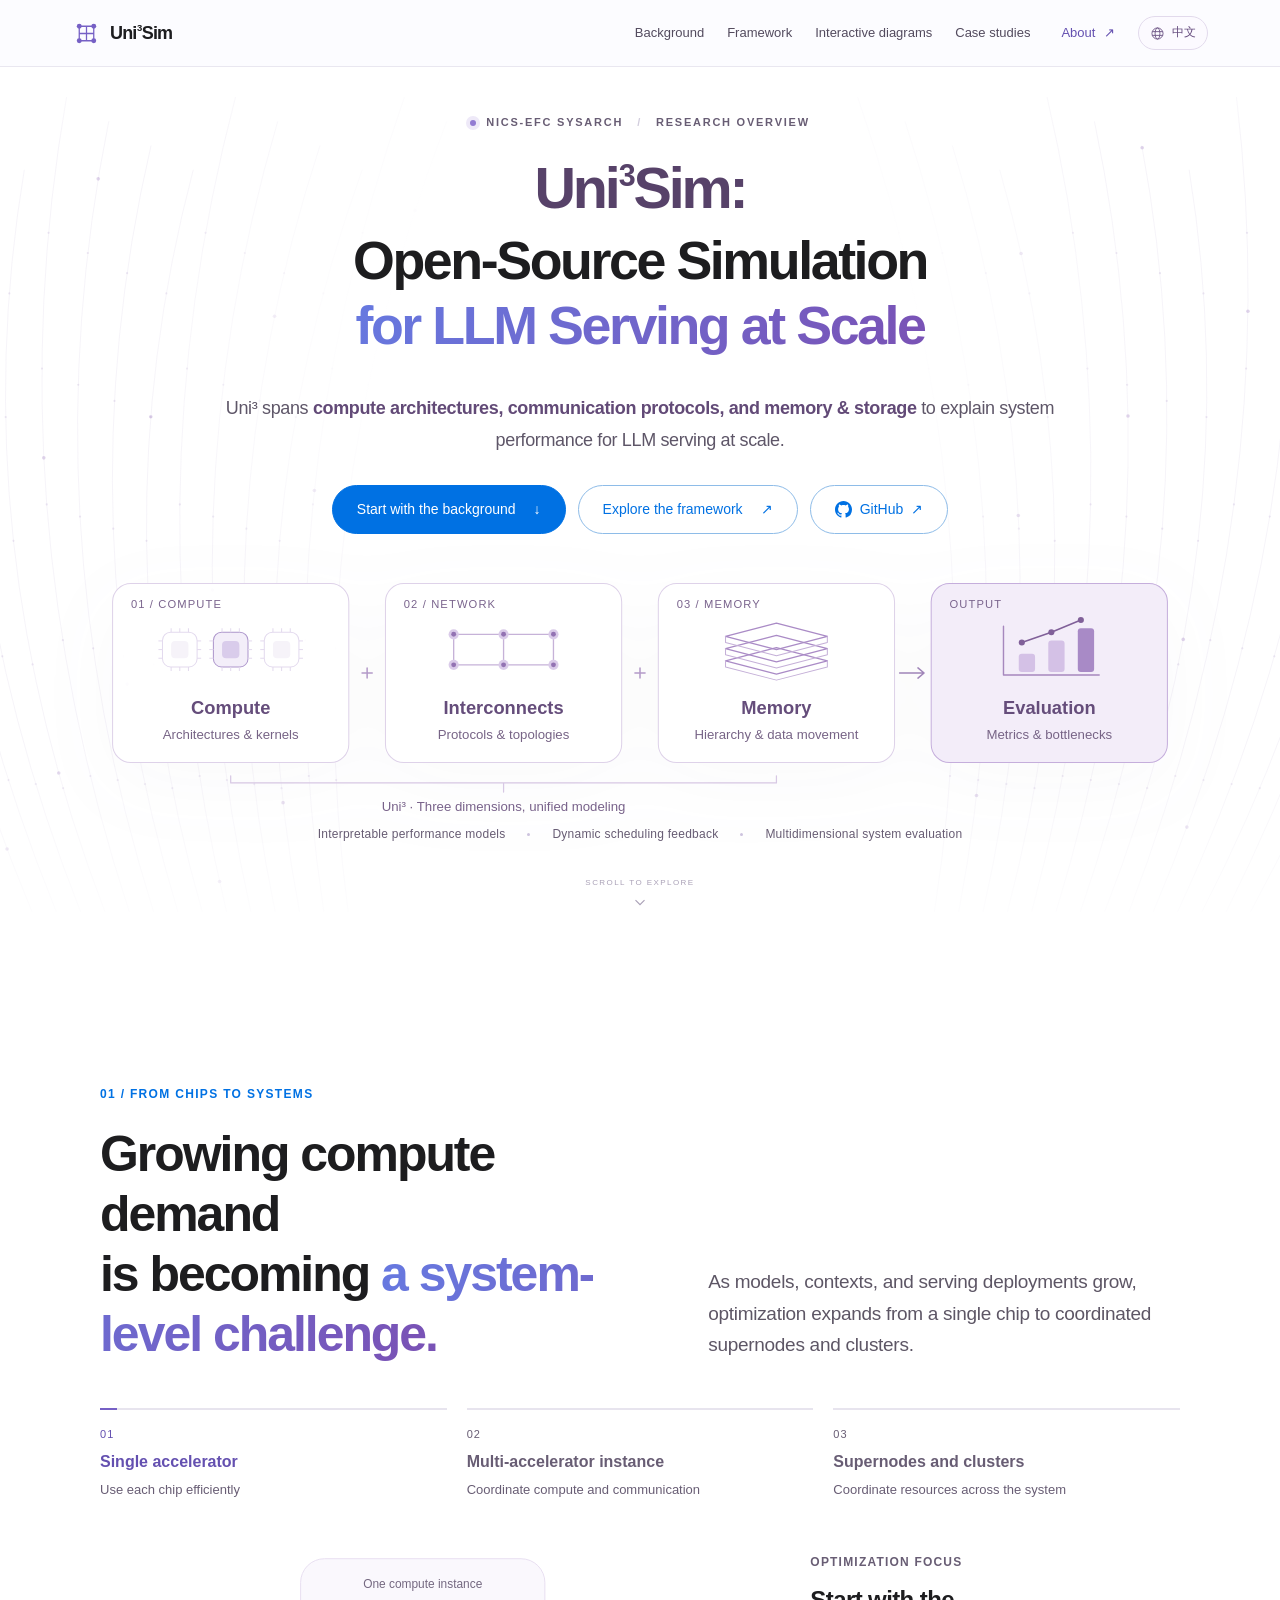
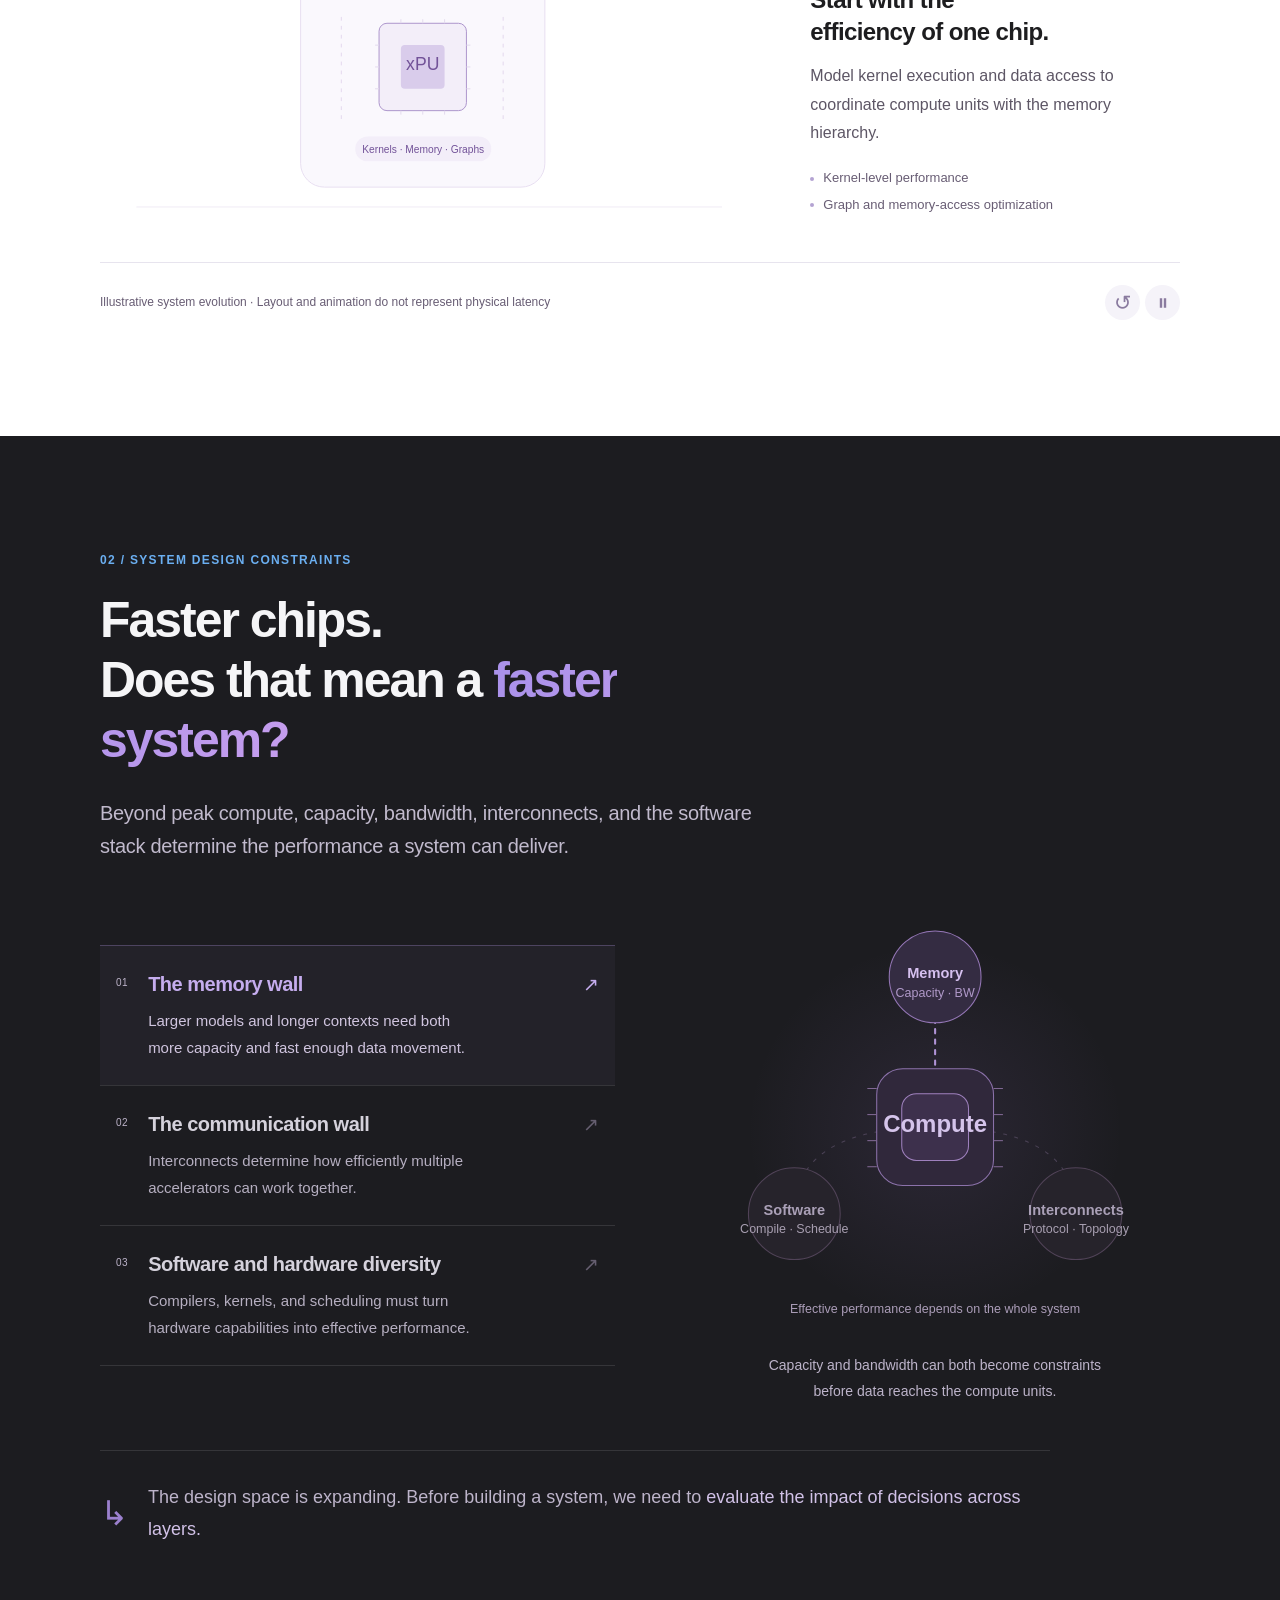
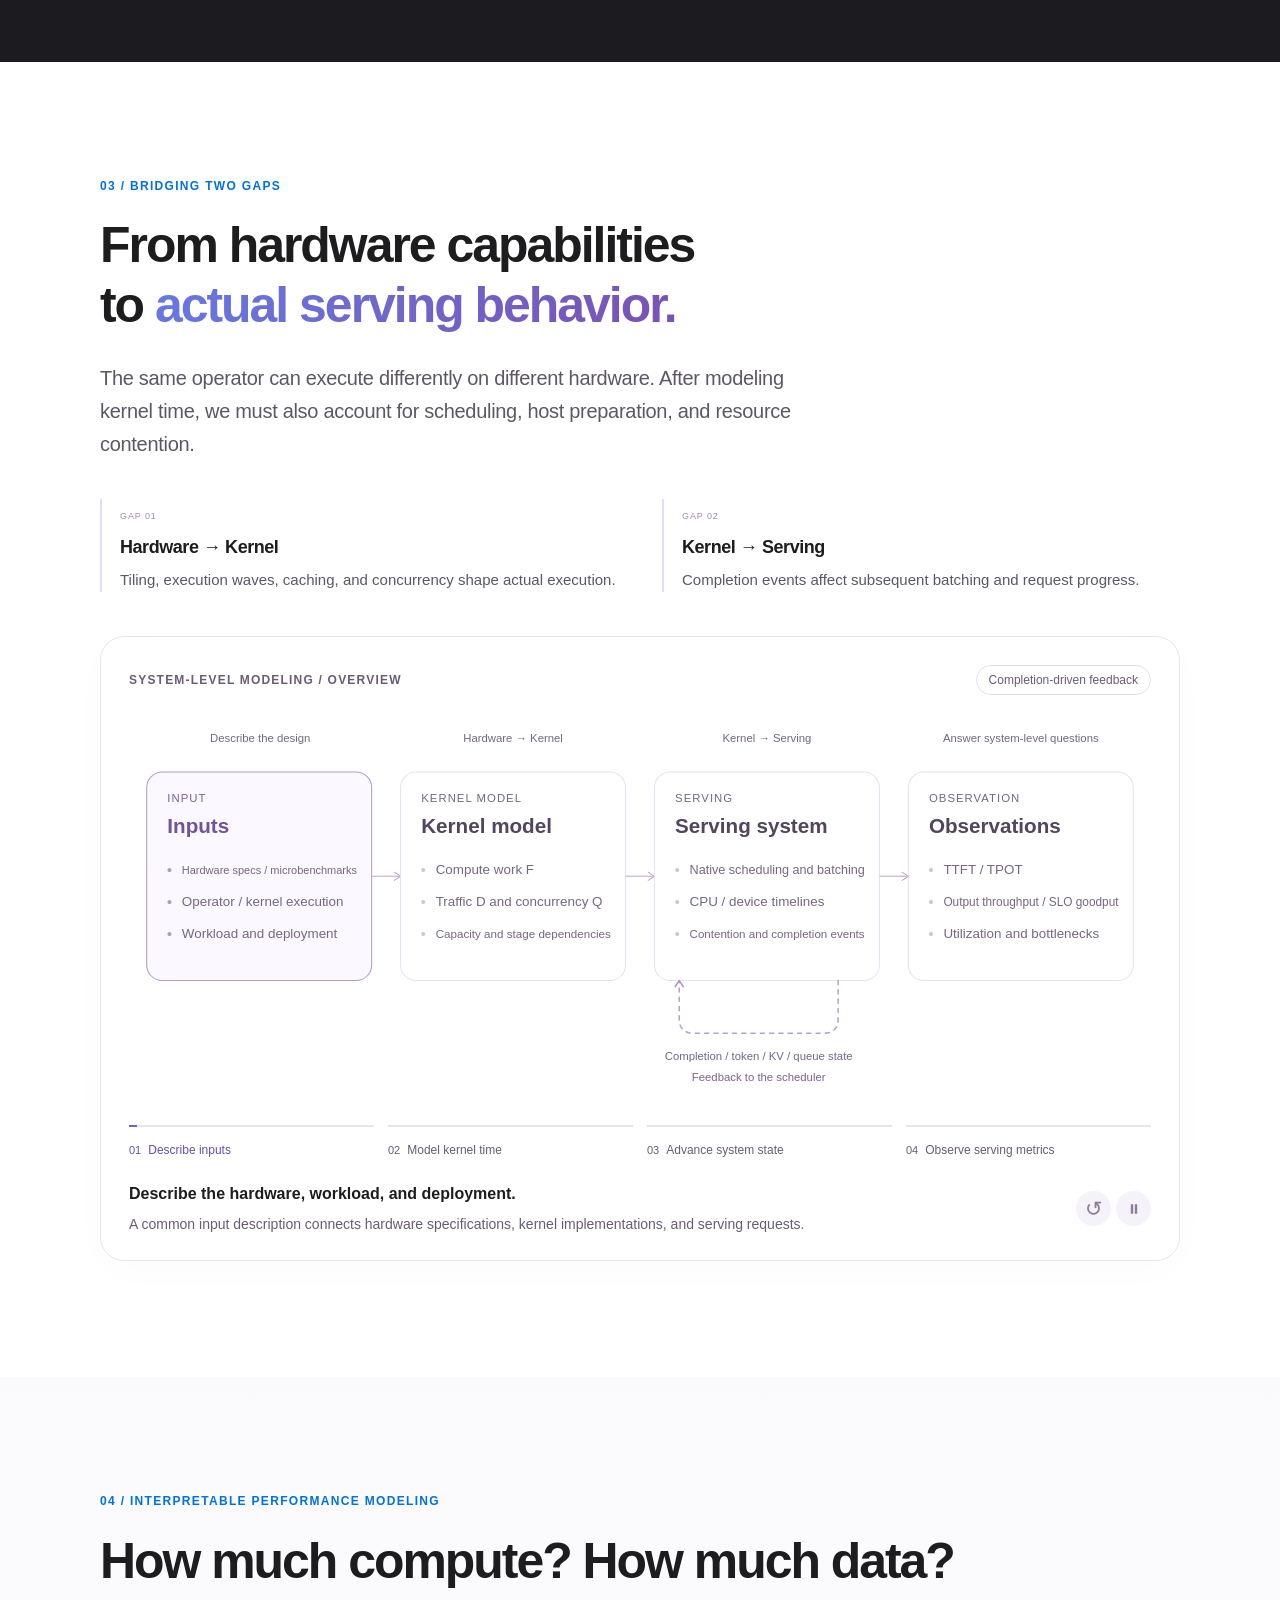
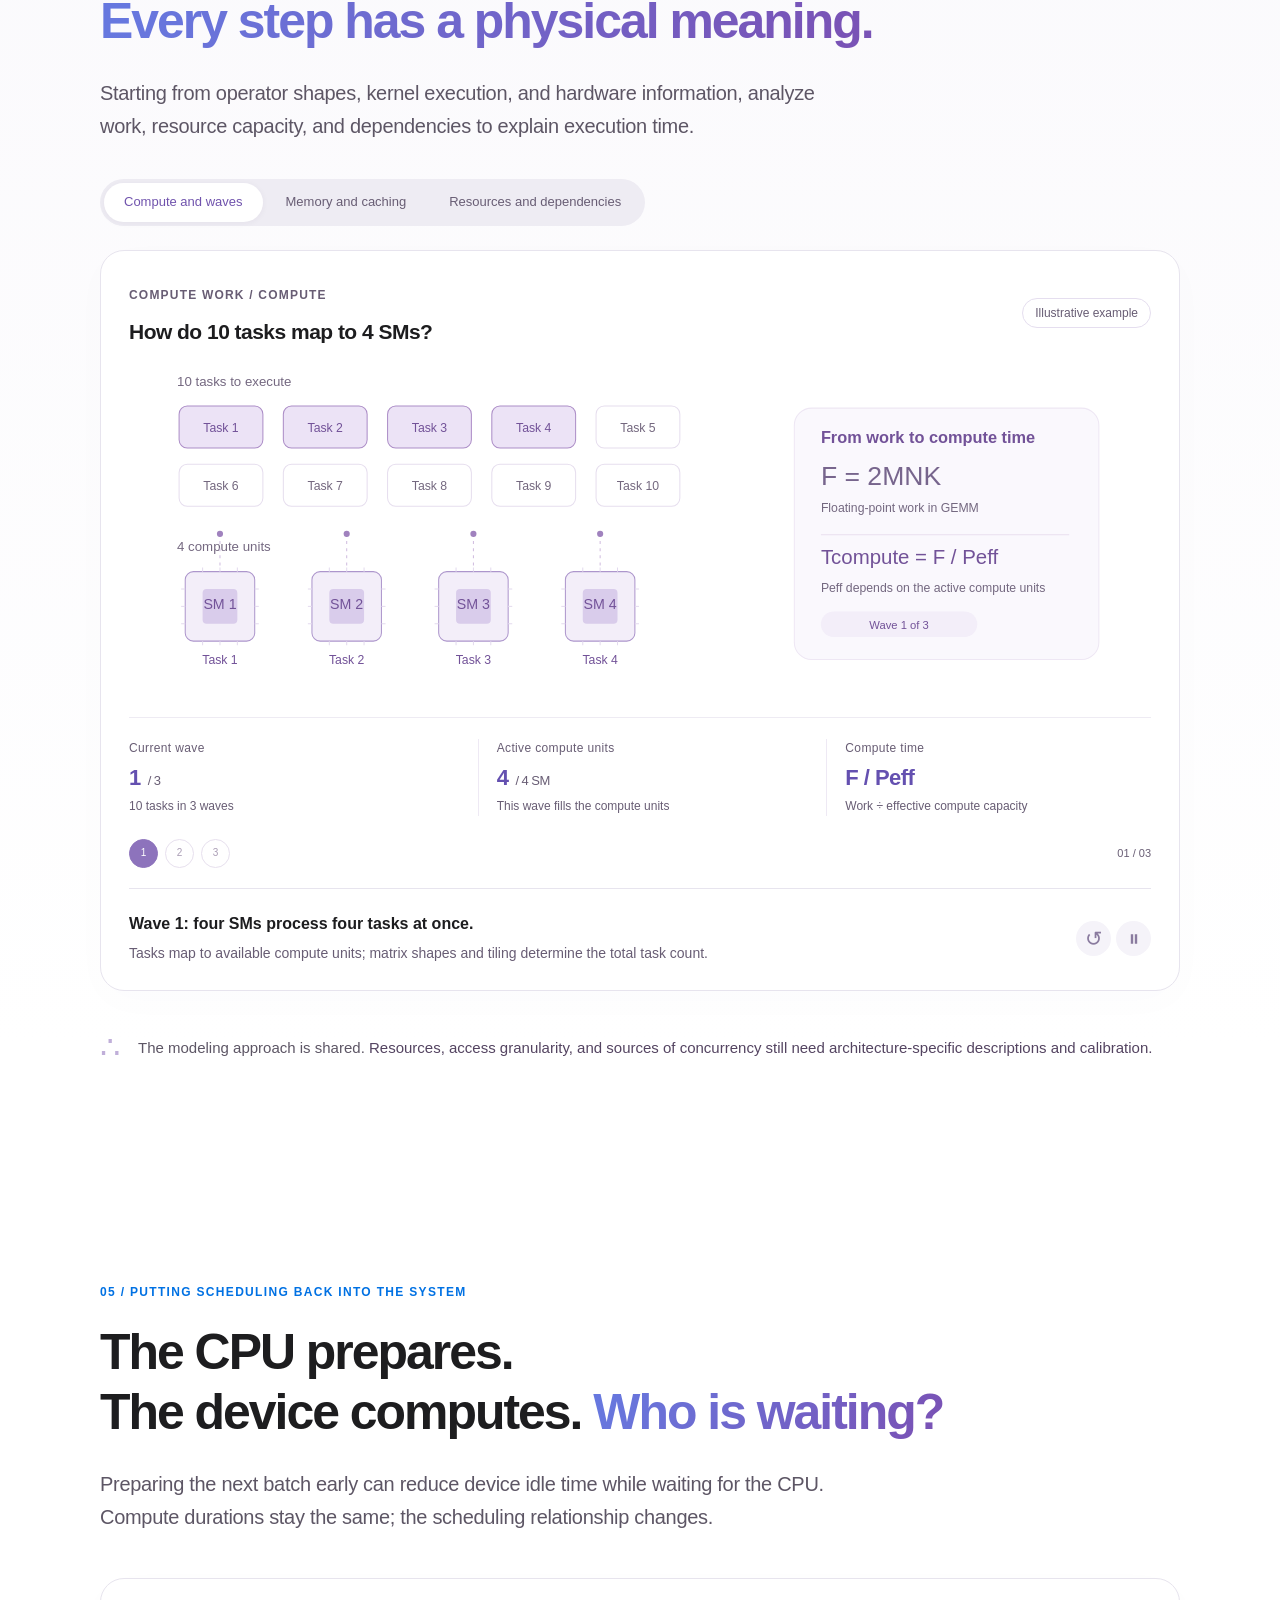
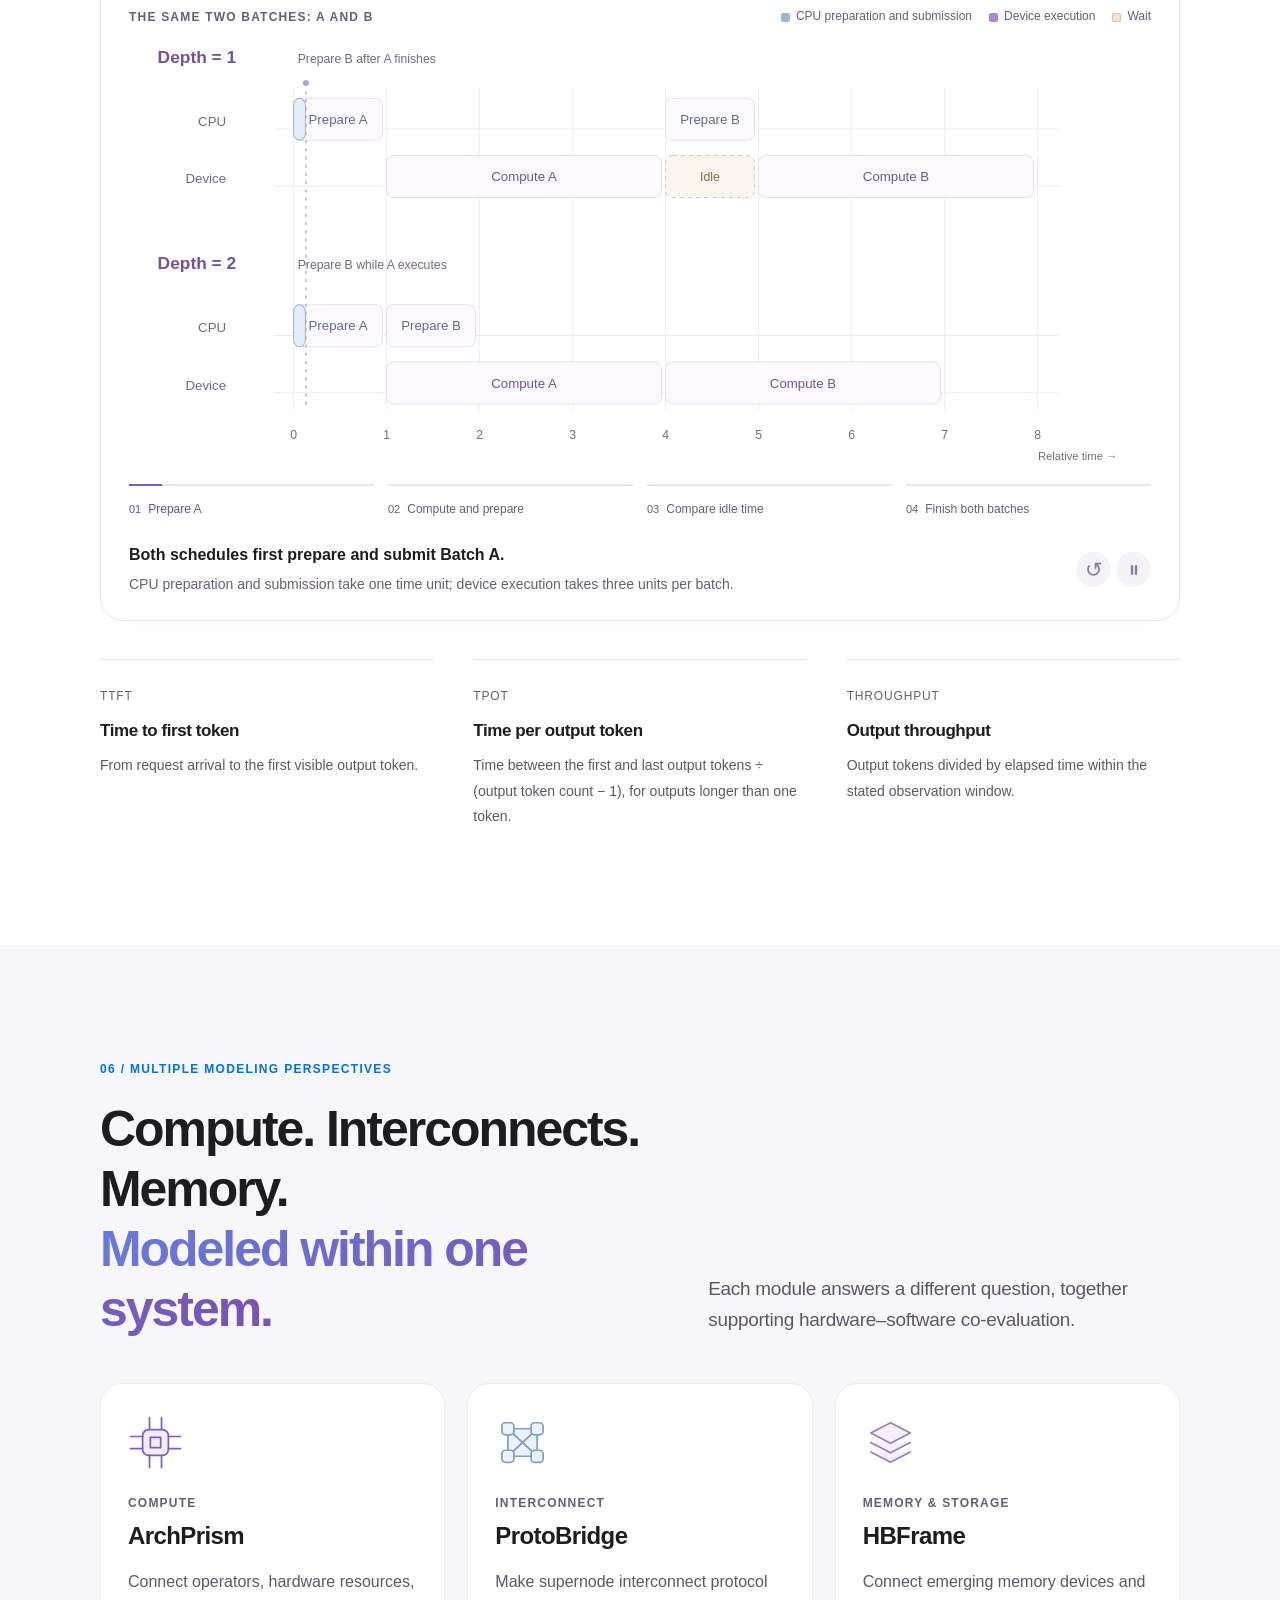
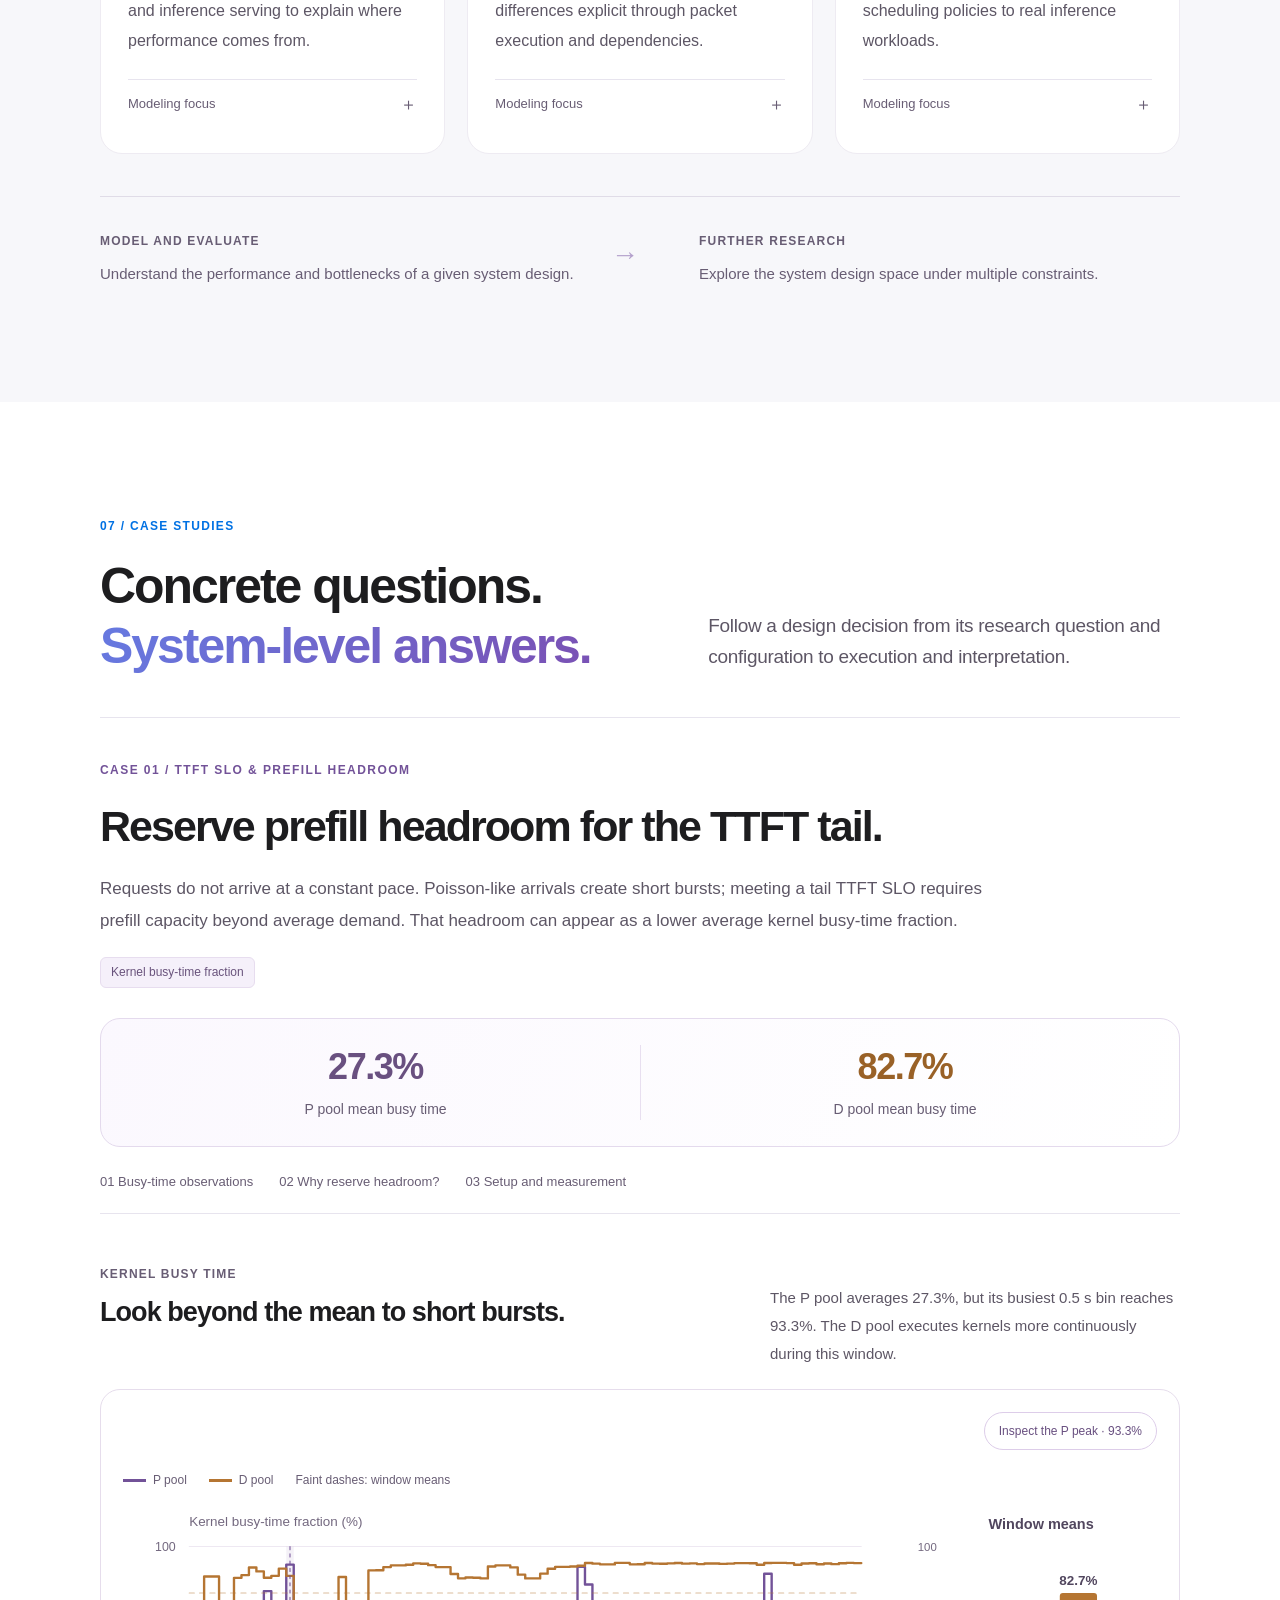
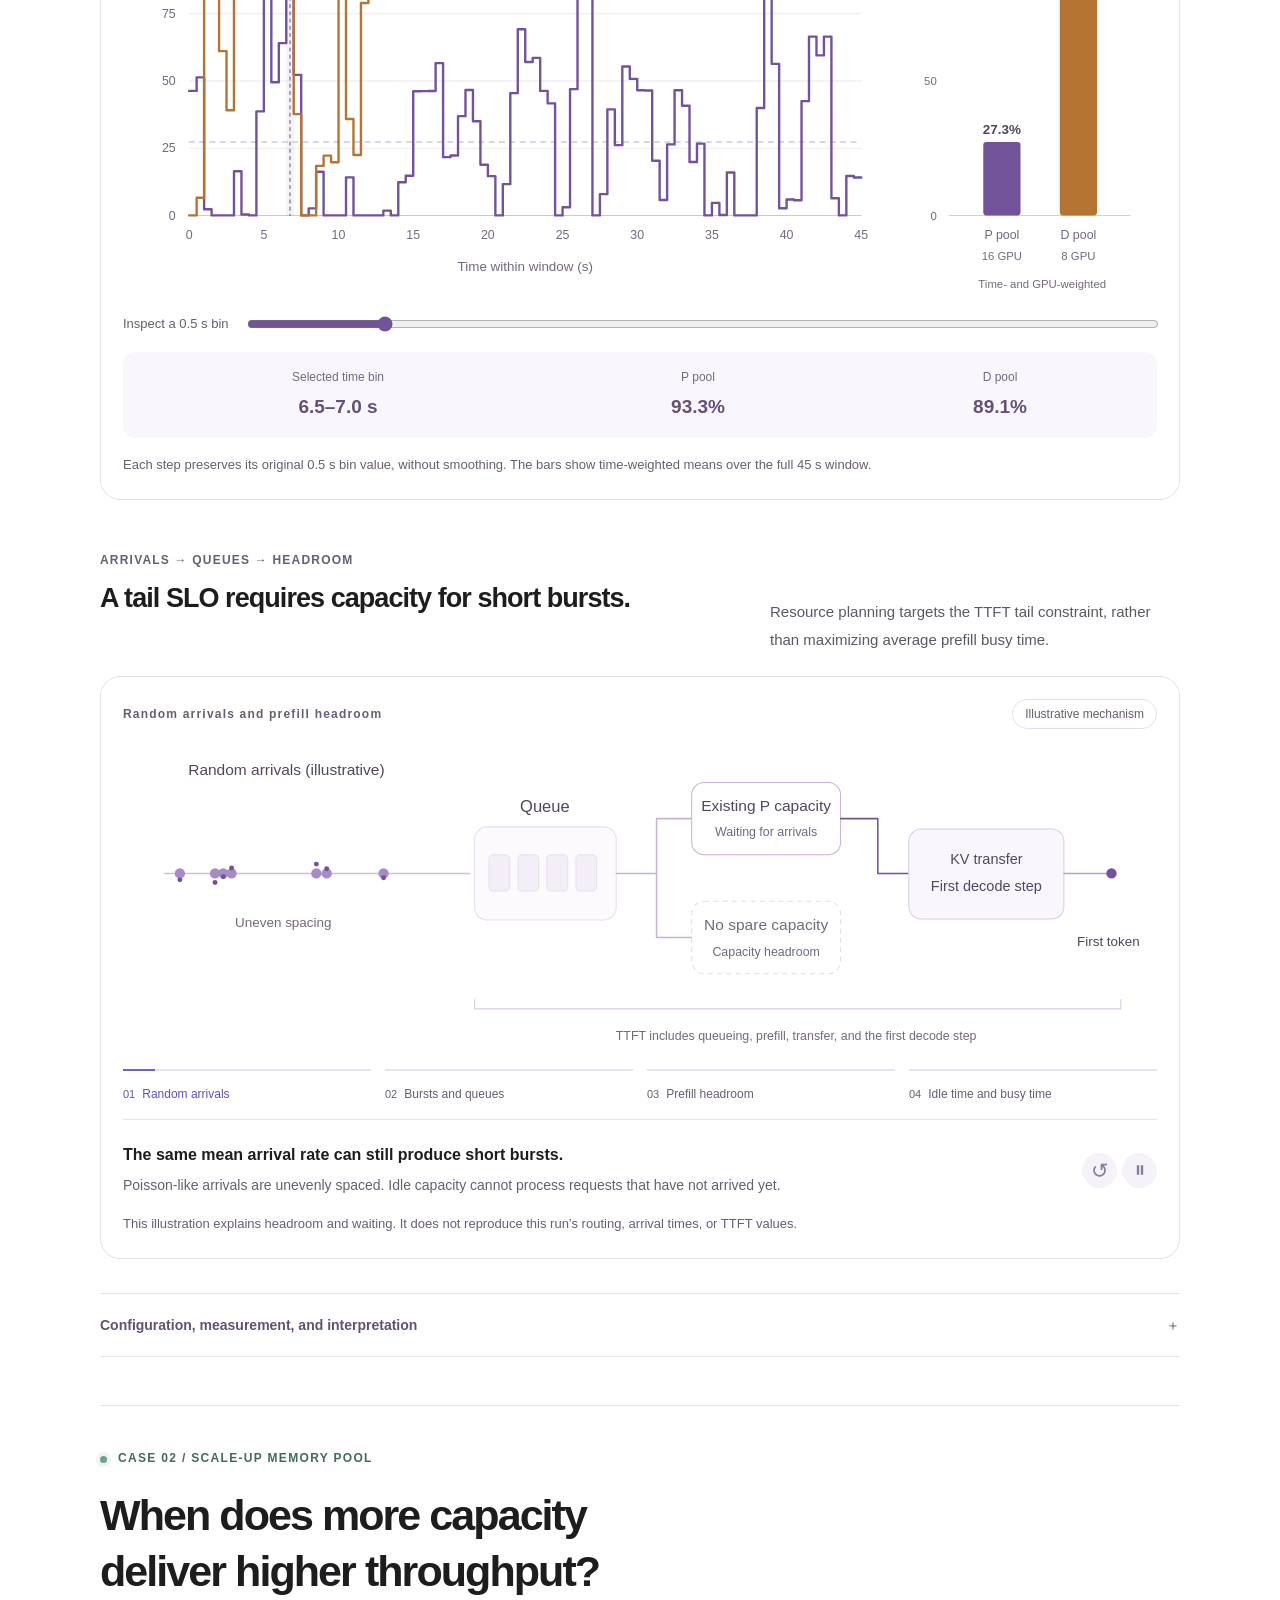
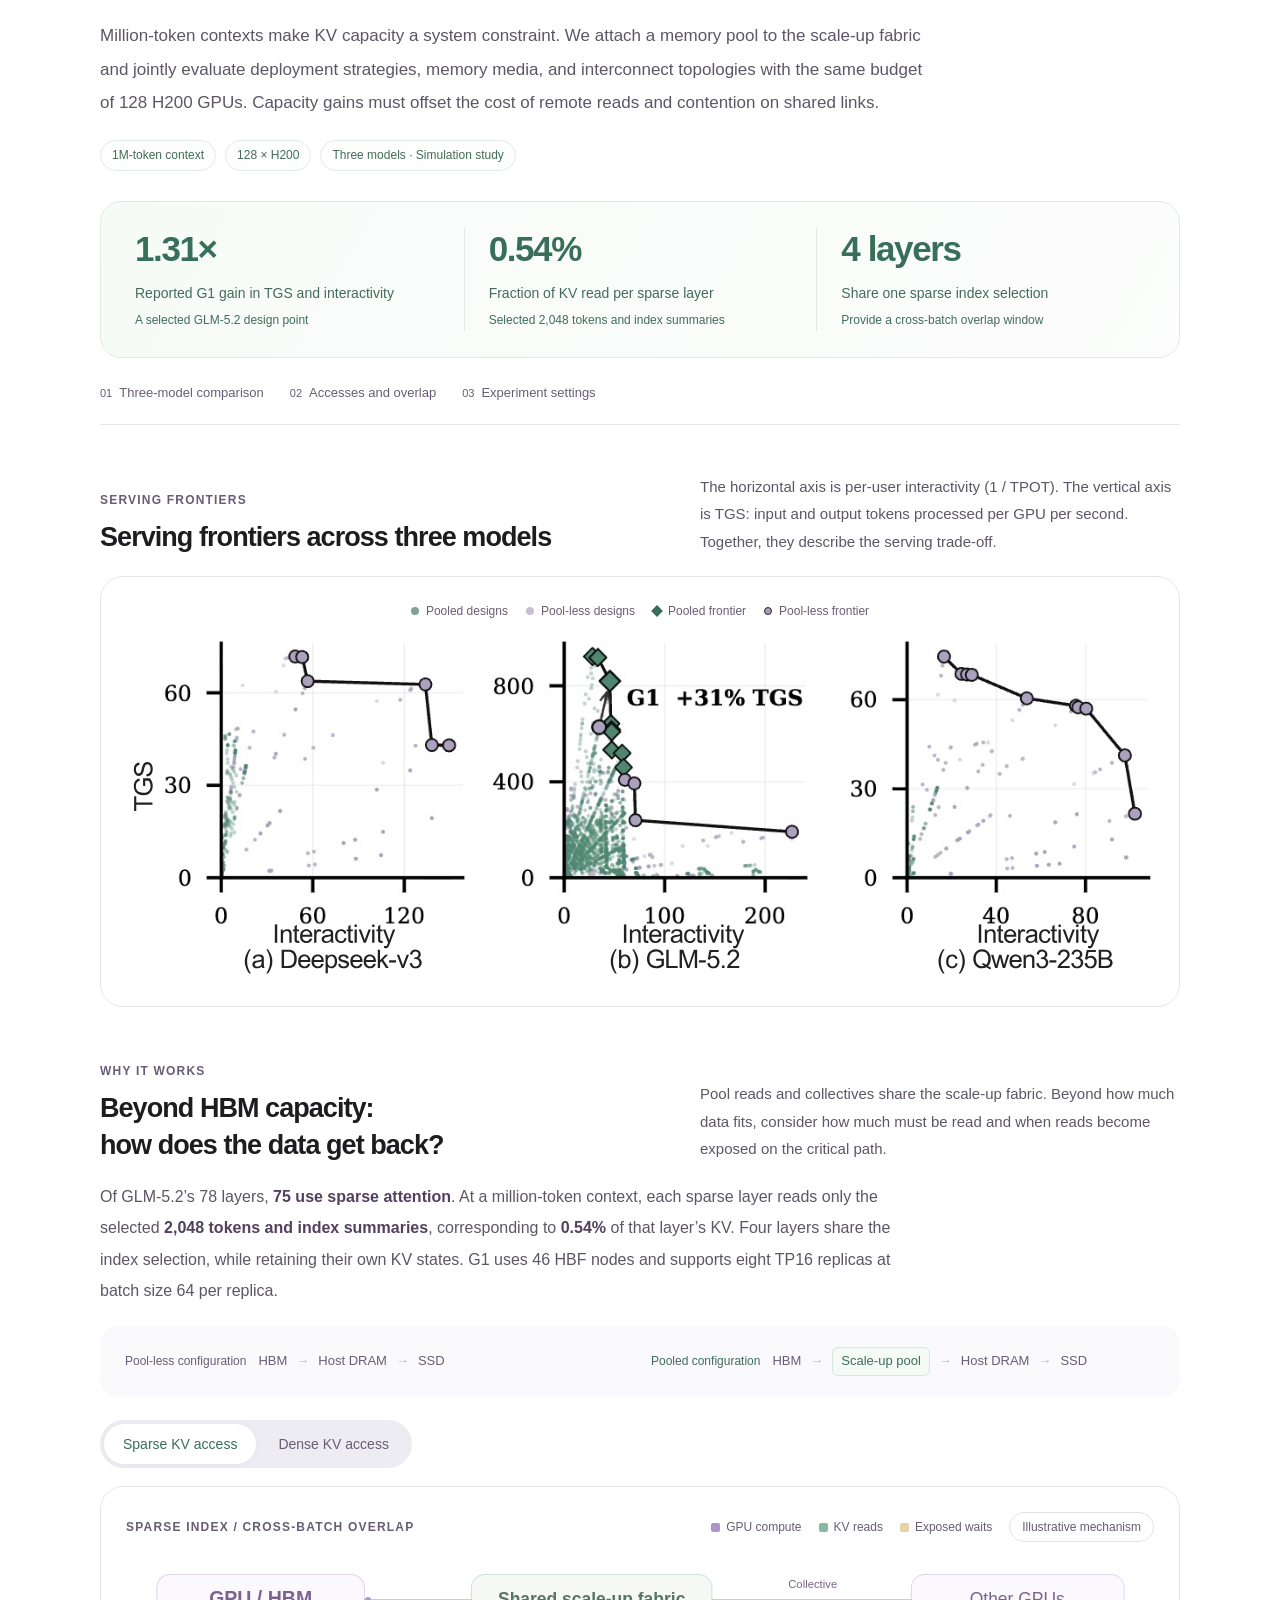
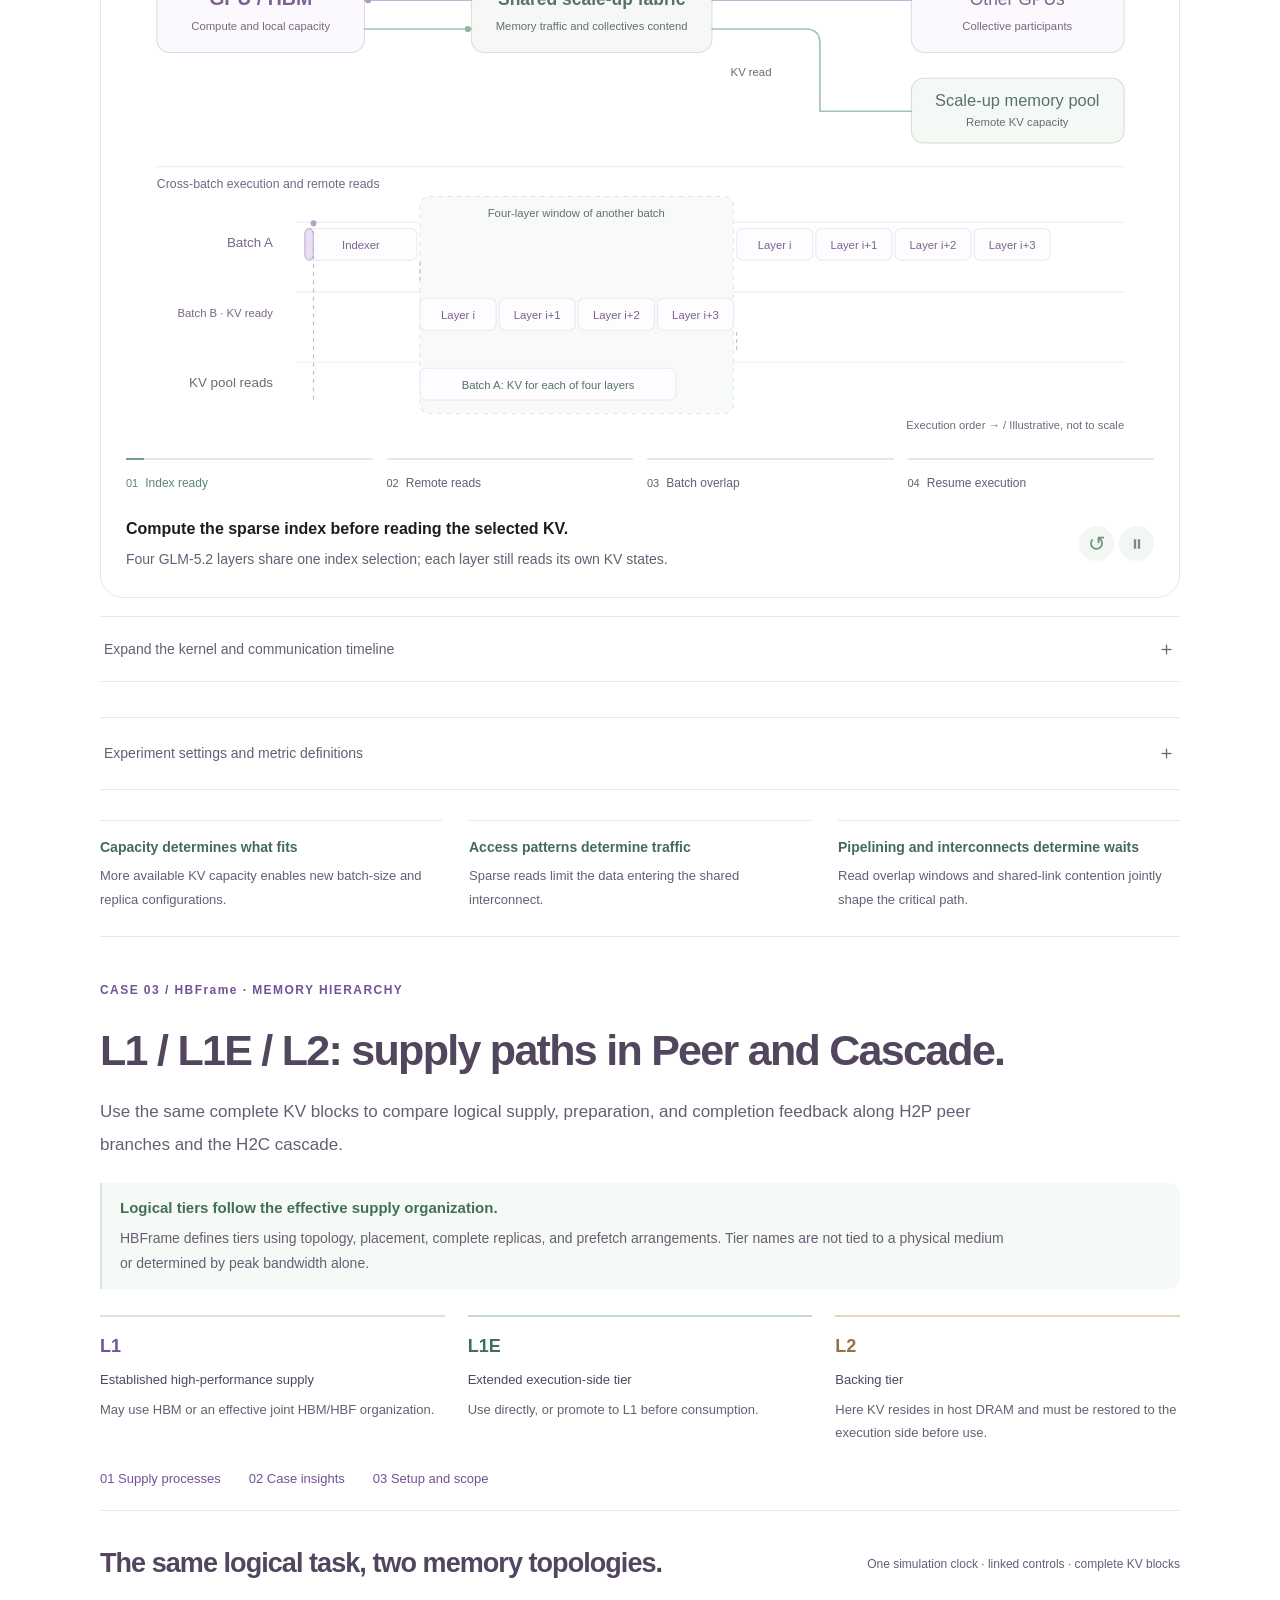
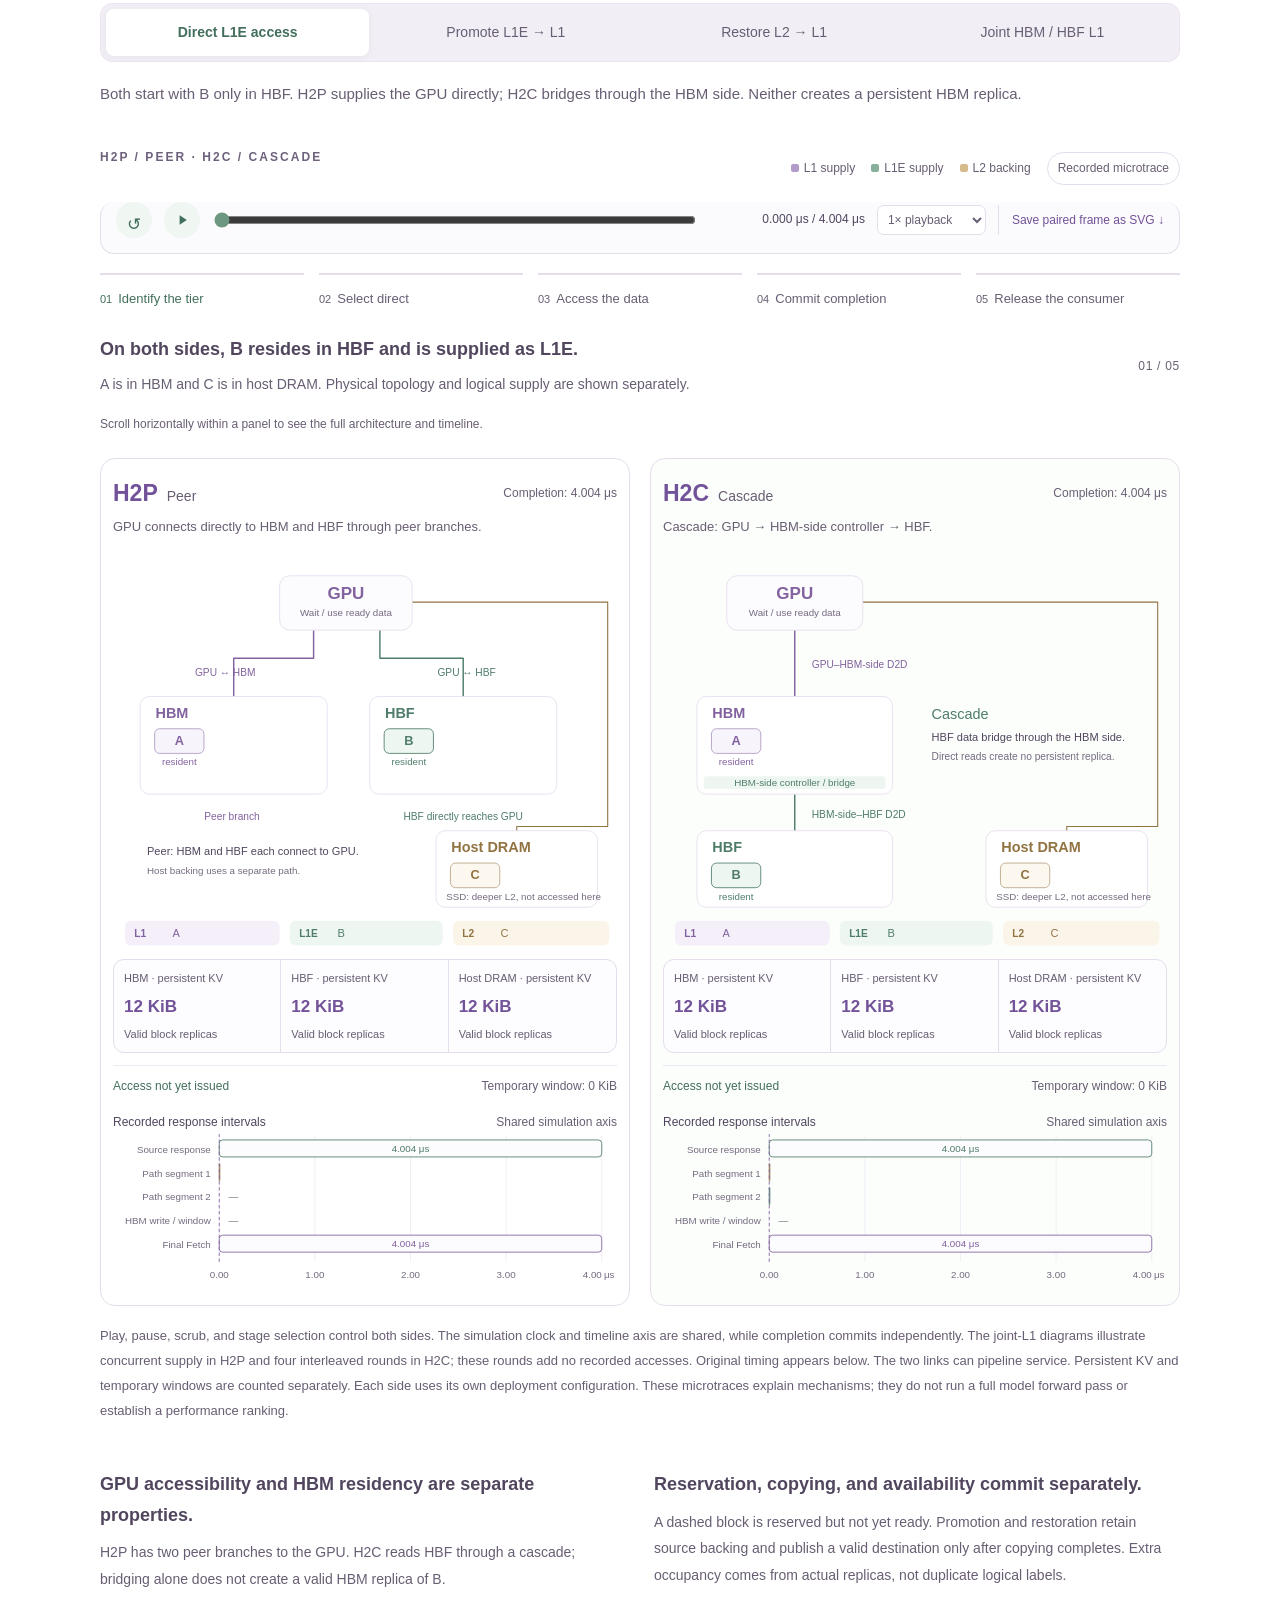
==== en/index.html @ 1227ede9 "Remove overall busy-time cards and start the prefill timeline at zero" ====
<!doctype html>
<html lang="en">
<head>
  <meta charset="utf-8">
  <meta name="viewport" content="width=device-width, initial-scale=1">
  <meta name="theme-color" content="#ffffff">
  <meta name="description" content="Uni³Sim: Open-source simulation for LLM serving at scale, spanning compute architectures, communication protocols, and memory & storage.">
  <title>Uni³Sim: Open-Source Simulation for LLM Serving at Scale</title>
  <link rel="icon" type="image/svg+xml" href="../assets/favicon.svg">
  <link rel="stylesheet" href="../styles.css">
  <link rel="stylesheet" href="../case-studies.css">
  <link rel="stylesheet" href="../prefill-slo.css?v=20261111-slo-zero">
  <link rel="stylesheet" href="../hbframe-tier.css?v=20261111-hbframe">
  <link rel="stylesheet" href="../readability.css?v=20261111-title-descenders">
  <script defer src="../data/i18n.js?v=20261111-slo-zero"></script>
  <script defer src="../data/prefill-slo.js?v=20261111-slo"></script>
  <script defer src="../data/hbframe-tier.js?v=20261111-hbframe"></script>
  <script defer src="../data/cases.js?v=20261111-hbframe"></script>
  <script defer src="../scripts/timeline.js"></script>
  <script defer src="../scripts/figures.js?v=20261111-fonts"></script>
  <script defer src="../scripts/case-studies.js?v=20261111-fonts"></script>
  <script defer src="../scripts/prefill-slo-case.js?v=20261111-slo-zero"></script>
  <script defer src="../scripts/hbframe-tier-case.js?v=20261111-hbframe"></script>
  <script defer src="../scripts/app.js?v=20261111-hbframe"></script>
</head>
<body>
  <a class="skip-link" href="#background">Skip to background</a>
  <header class="site-header">
    <div class="nav-inner">
      <a class="wordmark" href="#top" aria-label="Uni³Sim home"><svg viewBox="0 0 32 32" aria-hidden="true"><path d="M8 8h16v16H8zM8 16h16M16 8v16"/><circle cx="8" cy="8" r="2.7"/><circle cx="24" cy="8" r="2.7"/><circle cx="8" cy="24" r="2.7"/><circle cx="24" cy="24" r="2.7"/></svg><span class="uni3-wordmark">Uni<sup>3</sup><b>Sim</b></span></a>
      <nav id="main-nav" aria-label="Page navigation"><a href="#background">Background</a><a href="#framework">Framework</a><a href="#modeling">Interactive diagrams</a><a href="#cases">Case studies</a><a href="#about">About <span aria-hidden="true">↗</span></a></nav>
      <div class="header-actions"><a class="language-toggle" href="../zh/" lang="zh-CN" hreflang="zh-CN" aria-label="切换到中文版"><svg viewBox="0 0 20 20" aria-hidden="true"><circle cx="10" cy="10" r="7.4"/><ellipse cx="10" cy="10" rx="3.2" ry="7.4"/><path d="M3 7.5h14M3 12.5h14"/></svg><span>中文</span></a><button class="menu-toggle" aria-label="Open navigation" aria-controls="main-nav" aria-expanded="false"><span></span><span></span></button></div>
    </div>
    <div class="reading-progress" aria-hidden="true"><span></span></div>
  </header>

  <main id="main">
    <section id="top" class="hero">
      <canvas id="hero-canvas" aria-hidden="true"></canvas><div class="hero-wash" aria-hidden="true"></div>
      <div class="hero-copy">
        <p class="hero-eyebrow"><span class="status-dot"></span> NICS-EFC SYSARCH <span class="eyebrow-divider">/</span> RESEARCH OVERVIEW</p>
        <h1 class="uni3-title"><span class="uni3-brand">Uni<sup>3</sup>Sim:</span><span class="hero-title-line">Open-Source Simulation</span><span class="hero-title-line gradient-text">for LLM Serving at Scale</span></h1>
        <p class="hero-subtitle uni3-summary">Uni³ spans <span class="hero-dimensions">compute architectures, communication protocols, and memory & storage</span> to explain system performance for LLM serving at scale.</p>
        <div class="hero-actions"><a class="button button-primary" href="#background">Start with the background <span aria-hidden="true">↓</span></a><a class="button button-outline" href="#framework">Explore the framework <span aria-hidden="true">↗</span></a><a class="button button-outline repository-link" href="https://github.com/thu-nics/uni3sim" target="_blank" rel="noopener noreferrer" title="thu-nics/uni3sim" aria-label="Uni³Sim GitHub repository (opens in a new tab)"><svg viewBox="0 0 16 16" aria-hidden="true"><path d="M8 0C3.58 0 0 3.58 0 8c0 3.54 2.29 6.53 5.47 7.59.4.07.55-.17.55-.38 0-.19-.01-.82-.01-1.49-2.01.37-2.53-.49-2.69-.94-.09-.23-.48-.94-.82-1.13-.28-.15-.68-.52-.01-.53.63-.01 1.08.58 1.23.82.72 1.21 1.87.87 2.33.66.07-.52.28-.87.51-1.07-1.78-.2-3.64-.89-3.64-3.95 0-.87.31-1.59.82-2.15-.08-.2-.36-1.02.08-2.12 0 0 .67-.21 2.2.82.64-.18 1.32-.27 2-.27s1.36.09 2 .27c1.53-1.04 2.2-.82 2.2-.82.44 1.1.16 1.92.08 2.12.51.56.82 1.27.82 2.15 0 3.07-1.87 3.75-3.65 3.95.29.25.54.73.54 1.48 0 1.07-.01 1.93-.01 2.2 0 .21.15.46.55.38A8.01 8.01 0 0 0 16 8c0-4.42-3.58-8-8-8Z"/></svg><span>GitHub</span><span aria-hidden="true">↗</span></a></div>
      </div>
      <div class="hero-figure" aria-label="Co-model compute architectures, communication protocols, and memory & storage to evaluate the system"><svg id="hero-architecture" viewBox="0 0 1100 258" role="img" aria-label="The three modeling dimensions of Uni³ and system evaluation"></svg></div>
      <div class="hero-foot"><span>Interpretable performance models</span><i></i><span>Dynamic scheduling feedback</span><i></i><span>Multidimensional system evaluation</span></div>
      <a class="scroll-cue" href="#background" aria-label="Read the background"><span>SCROLL TO EXPLORE</span><svg viewBox="0 0 20 20" aria-hidden="true"><path d="m5 8 5 5 5-5"/></svg></a>
    </section>

    <section id="background" class="section scale-section">
      <div class="container">
        <p class="eyebrow">01 / FROM CHIPS TO SYSTEMS</p>
        <div class="section-heading"><h2>Growing compute demand<br> is becoming <span class="gradient-text">a system-level challenge.</span></h2><p class="section-lead">As models, contexts, and serving deployments grow, optimization expands from a single chip to coordinated supernodes and clusters.</p></div>
        <div class="scale-demo interactive-figure" id="scale-demo" data-figure="scale">
          <div class="stage-tabs scale-tabs" role="group" aria-label="Compute system scale">
            <button type="button" data-step="0"><span class="step-number">01</span><strong>Single accelerator</strong><small>Use each chip efficiently</small><i></i></button>
            <button type="button" data-step="1"><span class="step-number">02</span><strong>Multi-accelerator instance</strong><small>Coordinate compute and communication</small><i></i></button>
            <button type="button" data-step="2"><span class="step-number">03</span><strong>Supernodes and clusters</strong><small>Coordinate resources across the system</small><i></i></button>
          </div>
          <p class="diagram-hint">Swipe to explore the full diagram <span aria-hidden="true">↔</span></p>
          <div class="scale-body"><div class="diagram-scroll" tabindex="0" aria-label="Interactive system scale diagram; scroll horizontally"><svg class="scale-svg" viewBox="0 0 670 340" role="img" aria-label="Scaling from one accelerator to multiple accelerators, supernodes, and clusters"></svg></div><div class="scale-copy"><p class="micro-label">OPTIMIZATION FOCUS</p><h3 data-caption-title></h3><p data-caption-body></p><ul class="focus-list" data-focus-list></ul></div></div>
          <div class="figure-bottom"><span class="figure-note">Illustrative system evolution · Layout and animation do not represent physical latency</span><div class="media-controls"><button class="icon-button reset-button" type="button" aria-label="Replay the system evolution animation">↺</button><button class="icon-button play-toggle" type="button" aria-label="Pause the system evolution animation" aria-pressed="true"><svg viewBox="0 0 20 20" aria-hidden="true"><path class="play-icon" d="m7 4 9 6-9 6z"/><path class="pause-icon" d="M6 4h3v12H6zm5 0h3v12h-3z"/></svg></button></div></div>
        </div>
      </div>
    </section>

    <section id="challenges" class="section dark-section">
      <div class="container">
        <p class="eyebrow">02 / SYSTEM DESIGN CONSTRAINTS</p>
        <h2>Faster chips.<br>Does that mean a <span class="light-gradient">faster system?</span></h2>
        <p class="section-lead">Beyond peak compute, capacity, bandwidth, interconnects, and the software stack determine the performance a system can deliver.</p>
        <div class="constraint-layout">
          <div class="constraint-options" role="group" aria-label="Explore system constraints">
            <button type="button" data-constraint="memory" aria-pressed="true"><span>01</span><div><h3>The memory wall</h3><p>Larger models and longer contexts need both more capacity and fast enough data movement.</p></div><b aria-hidden="true">↗</b></button>
            <button type="button" data-constraint="network" aria-pressed="false"><span>02</span><div><h3>The communication wall</h3><p>Interconnects determine how efficiently multiple accelerators can work together.</p></div><b aria-hidden="true">↗</b></button>
            <button type="button" data-constraint="software" aria-pressed="false"><span>03</span><div><h3>Software and hardware diversity</h3><p>Compilers, kernels, and scheduling must turn hardware capabilities into effective performance.</p></div><b aria-hidden="true">↗</b></button>
          </div>
          <div class="constraint-visual"><svg id="constraint-diagram" viewBox="0 0 470 430" role="img" aria-label="System relationships among memory, compute, interconnects, and software"></svg><p id="constraint-caption" aria-live="polite">Capacity and bandwidth can both become constraints before data reaches the compute units.</p></div>
        </div>
        <div class="dark-insight"><span class="insight-symbol" aria-hidden="true">↳</span><p>The design space is expanding. Before building a system, we need to <strong>evaluate the impact of decisions across layers.</strong></p></div>
      </div>
    </section>

    <section id="framework" class="section framework-section">
      <div class="container">
        <p class="eyebrow">03 / BRIDGING TWO GAPS</p>
        <h2>From hardware capabilities<br> to <span class="gradient-text">actual serving behavior.</span></h2>
        <p class="section-lead">The same operator can execute differently on different hardware. After modeling kernel time, we must also account for scheduling, host preparation, and resource contention.</p>
        <div class="gap-summary"><div><span>GAP 01</span><h3>Hardware → Kernel</h3><p>Tiling, execution waves, caching, and concurrency shape actual execution.</p></div><div><span>GAP 02</span><h3>Kernel → Serving</h3><p>Completion events affect subsequent batching and request progress.</p></div></div>
        <figure class="architecture-figure interactive-figure" id="framework-demo" data-figure="framework">
          <div class="figure-heading"><span class="micro-label">SYSTEM-LEVEL MODELING / OVERVIEW</span><span class="small-tag">Completion-driven feedback</span></div>
          <p class="diagram-hint">Swipe to explore the full diagram <span aria-hidden="true">↔</span></p>
          <div class="diagram-scroll" tabindex="0" aria-label="Interactive modeling framework; scroll horizontally"><svg viewBox="0 0 1000 390" role="img" aria-label="Inputs pass through kernel modeling and system scheduling to produce serving metrics; completion events feed back to the scheduler"></svg></div>
          <div class="stage-tabs compact-tabs" role="group" aria-label="System modeling stages"><button data-step="0" type="button"><span>01</span>Describe inputs<i></i></button><button data-step="1" type="button"><span>02</span>Model kernel time<i></i></button><button data-step="2" type="button"><span>03</span>Advance system state<i></i></button><button data-step="3" type="button"><span>04</span>Observe serving metrics<i></i></button></div>
          <figcaption class="figure-bottom"><div class="figure-caption"><strong data-caption-title></strong><p data-caption-body></p></div><div class="media-controls"><button class="icon-button reset-button" type="button" aria-label="Replay the framework animation">↺</button><button class="icon-button play-toggle" type="button" aria-label="Pause the framework animation" aria-pressed="true"><svg viewBox="0 0 20 20" aria-hidden="true"><path class="play-icon" d="m7 4 9 6-9 6z"/><path class="pause-icon" d="M6 4h3v12H6zm5 0h3v12h-3z"/></svg></button></div></figcaption>
        </figure>
      </div>
    </section>

    <section id="modeling" class="section modeling-section">
      <div class="container">
        <p class="eyebrow">04 / INTERPRETABLE PERFORMANCE MODELING</p>
        <h2>How much compute? How much data?<br><span class="gradient-text">Every step has a physical meaning.</span></h2>
        <p class="section-lead">Starting from operator shapes, kernel execution, and hardware information, analyze work, resource capacity, and dependencies to explain execution time.</p>
        <div class="model-tabs segmented" role="tablist" aria-label="Choose a modeling diagram"><button id="tab-compute" role="tab" aria-selected="true" aria-controls="kernel-panel" data-model="compute" type="button">Compute and waves</button><button id="tab-cache" role="tab" aria-selected="false" aria-controls="kernel-panel" data-model="cache" tabindex="-1" type="button">Memory and caching</button><button id="tab-pipeline" role="tab" aria-selected="false" aria-controls="kernel-panel" data-model="pipeline" tabindex="-1" type="button">Resources and dependencies</button></div>
        <div id="kernel-panel" role="tabpanel" aria-labelledby="tab-compute" class="kernel-panel interactive-figure" data-figure="kernel">
          <div class="figure-heading"><div><span class="micro-label" id="kernel-eyebrow">COMPUTE WORK / COMPUTE</span><h3 id="kernel-title">How do 10 tasks map to 4 SMs?</h3></div><span class="small-tag" id="kernel-tag">Illustrative example</span></div>
          <p class="diagram-hint">Swipe to explore the full diagram <span aria-hidden="true">↔</span></p>
          <div class="diagram-scroll" tabindex="0" aria-label="Kernel modeling diagram; scroll horizontally"><svg viewBox="0 0 1000 350" role="img" id="kernel-diagram" aria-label="Tasks executing in waves"></svg></div>
          <div class="kernel-readouts" id="kernel-readouts"></div>
          <div class="kernel-step-row"><div class="mini-steps" role="group" aria-label="Modeling animation steps"></div><span class="step-counter" data-step-counter></span></div>
          <div class="figure-bottom"><div class="figure-caption"><strong data-caption-title></strong><p data-caption-body></p></div><div class="media-controls"><button class="icon-button reset-button" type="button" aria-label="Replay the kernel modeling animation">↺</button><button class="icon-button play-toggle" type="button" aria-label="Pause the kernel modeling animation" aria-pressed="true"><svg viewBox="0 0 20 20" aria-hidden="true"><path class="play-icon" d="m7 4 9 6-9 6z"/><path class="pause-icon" d="M6 4h3v12H6zm5 0h3v12h-3z"/></svg></button></div></div>
        </div>
        <div class="model-principle"><span class="principle-mark" aria-hidden="true">∴</span><p>The modeling approach is shared. <strong>Resources, access granularity, and sources of concurrency still need architecture-specific descriptions and calibration.</strong></p></div>
      </div>
    </section>

    <section id="serving" class="section serving-section">
      <div class="container">
        <p class="eyebrow">05 / PUTTING SCHEDULING BACK INTO THE SYSTEM</p>
        <h2>The CPU prepares.<br>The device computes. <span class="gradient-text">Who is waiting?</span></h2>
        <p class="section-lead">Preparing the next batch early can reduce device idle time while waiting for the CPU. Compute durations stay the same; the scheduling relationship changes.</p>
        <figure class="serving-figure interactive-figure" id="serving-demo" data-figure="serving">
          <div class="figure-heading"><span class="micro-label">THE SAME TWO BATCHES: A AND B</span><div class="figure-legend"><span><i class="key-cpu"></i>CPU preparation and submission</span><span><i class="key-device"></i>Device execution</span><span><i class="key-idle"></i>Wait</span></div></div>
          <p class="diagram-hint">Swipe to explore the full diagram <span aria-hidden="true">↔</span></p>
          <div class="diagram-scroll" tabindex="0" aria-label="Synchronous and asynchronous scheduling timelines; scroll horizontally"><svg viewBox="0 0 1000 420" role="img" aria-label="Depth 1 versus Depth 2: asynchronous preparation reduces device idle time; device execution remains serial"></svg></div>
          <div class="stage-tabs compact-tabs" role="group" aria-label="Scheduling animation stages"><button data-step="0" type="button"><span>01</span>Prepare A<i></i></button><button data-step="1" type="button"><span>02</span>Compute and prepare<i></i></button><button data-step="2" type="button"><span>03</span>Compare idle time<i></i></button><button data-step="3" type="button"><span>04</span>Finish both batches<i></i></button></div>
          <figcaption class="figure-bottom"><div class="figure-caption"><strong data-caption-title></strong><p data-caption-body></p></div><div class="media-controls"><button class="icon-button reset-button" type="button" aria-label="Replay the asynchronous scheduling animation">↺</button><button class="icon-button play-toggle" type="button" aria-label="Pause the asynchronous scheduling animation" aria-pressed="true"><svg viewBox="0 0 20 20" aria-hidden="true"><path class="play-icon" d="m7 4 9 6-9 6z"/><path class="pause-icon" d="M6 4h3v12H6zm5 0h3v12h-3z"/></svg></button></div></figcaption>
        </figure>
        <div class="metrics-row"><article><span>TTFT</span><h3>Time to first token</h3><p>From request arrival to the first visible output token.</p></article><article><span>TPOT</span><h3>Time per output token</h3><p>Time between the first and last output tokens ÷ (output token count − 1), for outputs longer than one token.</p></article><article><span>THROUGHPUT</span><h3>Output throughput</h3><p>Output tokens divided by elapsed time within the stated observation window.</p></article></div>
      </div>
    </section>

    <section id="modules" class="section modules-section">
      <div class="container">
        <p class="eyebrow">06 / MULTIPLE MODELING PERSPECTIVES</p>
        <div class="section-heading"><h2>Compute. Interconnects. Memory.<br><span class="gradient-text">Modeled within one system.</span></h2><p class="section-lead">Each module answers a different question, together supporting hardware–software co-evaluation.</p></div>
        <div class="module-grid">
          <article class="module-card"><div class="module-icon compute-icon" aria-hidden="true"><svg viewBox="0 0 64 64"><rect x="17" y="17" width="30" height="30" rx="7"/><path d="M25 3v14M39 3v14M25 47v14M39 47v14M3 25h14M3 39h14M47 25h14M47 39h14"/><path d="M26 26h12v12H26z"/></svg></div><p class="micro-label">COMPUTE</p><h3>ArchPrism</h3><p>Connect operators, hardware resources, and inference serving to explain where performance comes from.</p><details><summary>Modeling focus <span aria-hidden="true">＋</span></summary><ul><li>Compute work and effective resource capacity</li><li>Hierarchical traffic, concurrency, and resource dependencies</li><li>Kernel time and scheduling feedback</li></ul></details></article>
          <article class="module-card"><div class="module-icon network-icon" aria-hidden="true"><svg viewBox="0 0 64 64"><path d="M15 16 49 16 49 48 15 48Z M15 16l34 32M49 16 15 48"/><rect x="8" y="9" width="14" height="14" rx="4"/><rect x="42" y="9" width="14" height="14" rx="4"/><rect x="8" y="41" width="14" height="14" rx="4"/><rect x="42" y="41" width="14" height="14" rx="4"/></svg></div><p class="micro-label">INTERCONNECT</p><h3>ProtoBridge</h3><p>Make supernode interconnect protocol differences explicit through packet execution and dependencies.</p><details><summary>Modeling focus <span aria-hidden="true">＋</span></summary><ul><li>Translation from communication operators to packets</li><li>Protocol parameters and packet dependencies</li><li>A shared packet execution module</li></ul></details></article>
          <article class="module-card"><div class="module-icon memory-icon" aria-hidden="true"><svg viewBox="0 0 64 64"><path d="m9 21 23-12 23 12-23 12Zm0 11 23 12 23-12M9 43l23 12 23-12"/></svg></div><p class="micro-label">MEMORY & STORAGE</p><h3>HBFrame</h3><p>Connect emerging memory devices and scheduling policies to real inference workloads.</p><details><summary>Modeling focus <span aria-hidden="true">＋</span></summary><ul><li>Modular HBF device models</li><li>Capacity and data scheduling policies</li><li>Inference engine integration and system-level evaluation</li></ul></details></article>
        </div>
        <div class="research-direction"><div><span class="micro-label">MODEL AND EVALUATE</span><p>Understand the performance and bottlenecks of a given system design.</p></div><span class="direction-arrow" aria-hidden="true">→</span><div><span class="micro-label">FURTHER RESEARCH</span><p>Explore the system design space under multiple constraints.</p></div></div>
      </div>
    </section>

    <section id="cases" class="section cases-section">
      <div class="container">
        <p class="eyebrow">07 / CASE STUDIES</p>
        <div class="section-heading"><h2>Concrete questions.<br> <span class="gradient-text">System-level answers.</span></h2><p class="section-lead">Follow a design decision from its research question and configuration to execution and interpretation.</p></div>
        <div id="case-list"></div>
        <div class="cases-empty" id="cases-empty"><div class="case-outline" aria-hidden="true"><span></span><i></i><span></span><i></i><span></span></div><p class="small-tag">More case studies to come</p><h3>The next design decision starts here.</h3><div class="case-method"><span><b>01</b> Question and hypothesis</span><span><b>02</b> System and comparison settings</span><span><b>03</b> Results and mechanisms</span></div></div>
      </div>
    </section>

    <section id="about" class="about-section">
      <div class="container">
        <div class="about-top"><div><p class="eyebrow">ABOUT THE RESEARCH</p><h2>Understanding the next generation of computing systems.</h2><p>Uni³Sim: Open-Source Simulation for LLM Serving at Scale</p></div><div class="team-signature"><strong>NICS-EFC SysArch</strong><p class="team-authors"><span class="author-group">Zhenhua Zhu · Xinhao Yang · Yu Zhu</span> <span class="author-group">Tianyu Liao · Tongxin Xie</span></p></div></div>
        <footer><a class="footer-brand" href="#top">NICS-EFC <strong>SysArch</strong></a><p>COMPUTE · INTERCONNECTS · MEMORY · SYSTEMS</p><span>2026</span></footer>
      </div>
    </section>
  </main>
  <button id="back-to-top" class="back-to-top" type="button" aria-label="Back to top" hidden><svg viewBox="0 0 20 20" aria-hidden="true"><path d="m5 12 5-5 5 5"/></svg></button>
  <noscript><div class="noscript-note">JavaScript is disabled. The text remains readable, but interactive diagrams require JavaScript.</div></noscript>
</body>
</html>
---- styles.css ----
:root{--ink:#1d1d1f;--muted:#6e6e78;--soft:#8b8896;--purple:#7660c5;--purple-dark:#6450b0;--blue:#0071e3;--border:#e7e4ee;--tint:#f7f7fb;--lavender:#f0ecf9;--gradient:linear-gradient(120deg,#6778df 4%,#7953b6 94%);--width:1080px;--font:-apple-system,BlinkMacSystemFont,"SF Pro Display","Helvetica Neue","PingFang SC","Microsoft YaHei",Arial,sans-serif}
*{box-sizing:border-box}html{scroll-behavior:smooth;scroll-padding-top:90px}body{margin:0;background:#fff;color:var(--ink);font-family:var(--font);font-size:17px;line-height:1.6;-webkit-font-smoothing:antialiased}button,a,input,summary{-webkit-tap-highlight-color:transparent}button{font:inherit;cursor:pointer}a{color:inherit;text-decoration:none}button:focus-visible,a:focus-visible,summary:focus-visible,[tabindex="0"]:focus-visible{outline:3px solid #a49bdf;outline-offset:5px}button:disabled{cursor:default}h1,h2,h3,p,figure{margin:0}h1,h2,h3{text-wrap:balance}h1,h2{letter-spacing:-.055em}h3{letter-spacing:-.025em}svg{display:block;font-family:var(--font)}button svg{pointer-events:none}button{color:inherit}::selection{background:#e4dcf8}.container{width:min(var(--width),calc(100% - 64px));margin-inline:auto}.section{padding:116px 0;scroll-margin-top:0}.eyebrow{font-size:12px;line-height:1.4;font-weight:650;letter-spacing:.11em;color:var(--blue);margin-bottom:22px}.section h2{font-size:clamp(36px,4.35vw,58px);line-height:1.2;font-weight:650}.section-lead{font-size:20px;line-height:1.65;color:var(--muted);max-width:740px;margin-top:26px;letter-spacing:-.015em}.section-heading{display:grid;grid-template-columns:1.3fr 1fr;align-items:end;gap:60px}.section-heading .section-lead{font-size:18px;margin-top:0;padding-bottom:4px}.gradient-text{background:var(--gradient);-webkit-background-clip:text;background-clip:text;color:transparent}.nowrap{white-space:nowrap}.source-line{font-size:11px;line-height:1.7;color:#88838f;margin-top:22px}.micro-label{font-size:10px;font-weight:650;letter-spacing:.1em;line-height:1.5;color:#8a8296}.small-tag{display:inline-flex;align-items:center;border:1px solid #e5deef;border-radius:100px;padding:5px 12px;font-size:11px;line-height:1.5;color:#827195;white-space:nowrap;background:#fff}
.skip-link{position:fixed;top:-100px;left:20px;z-index:1000;padding:12px 22px;background:#fff;border:2px solid var(--blue);border-radius:14px;color:var(--blue)}.skip-link:focus{top:75px}.site-header{position:fixed;inset:0 0 auto;z-index:50;background:rgba(252,252,255,.88);border-bottom:1px solid rgba(218,215,228,.55);backdrop-filter:blur(20px);-webkit-backdrop-filter:blur(20px)}.nav-inner{height:66px;max-width:1200px;padding:0 32px;margin:auto;display:flex;align-items:center;justify-content:space-between;gap:30px}.wordmark{display:flex;align-items:center;gap:9px;font-size:13px;letter-spacing:-.025em;white-space:nowrap}.wordmark b{font-weight:650}.wordmark svg{width:29px;height:29px;stroke:var(--purple);stroke-width:1.4;fill:none}.wordmark circle{fill:var(--purple);stroke:none}.site-header nav{display:flex;align-items:center;gap:30px}.site-header nav a{position:relative;font-size:12px;color:#65616b;padding-block:22px;white-space:nowrap;transition:color .2s}.site-header nav a:hover,.site-header nav a[aria-current]{color:var(--purple-dark)}.site-header nav a[aria-current]::after{content:"";position:absolute;left:0;right:0;bottom:10px;height:2px;background:var(--purple);border-radius:5px}.site-header nav a:last-child{margin-left:8px;color:var(--purple-dark)}.site-header nav a span{margin-left:5px}.reading-progress{position:absolute;bottom:-1px;left:0;right:0;height:2px;pointer-events:none}.reading-progress span{display:block;height:100%;width:100%;transform:scaleX(0);transform-origin:left;background:var(--gradient)}.menu-toggle{display:none}
.hero{position:relative;min-height:min(1030px,calc(100svh + 70px));padding:138px 24px 38px;overflow:hidden;text-align:center;isolation:isolate}.hero-canvas,#hero-canvas{position:absolute;inset:0;width:100%;height:100%;z-index:-3;pointer-events:none}.hero-wash{position:absolute;inset:0;z-index:-2;pointer-events:none;background:radial-gradient(ellipse 40% 42% at 50% 34%,#ffffff 20%,#fffffff0 55%,#ffffff00 100%),linear-gradient(0deg,#fff 1%,#ffffff00 24%,#ffffff00 85%,#fff 100%)}.hero-copy{position:relative;z-index:1}.hero-eyebrow{font-size:10px;letter-spacing:.16em;font-weight:600;color:#837a96;margin-bottom:32px;display:flex;align-items:center;justify-content:center;gap:10px}.eyebrow-divider{color:#d2cddd;margin:0 4px}.status-dot{height:6px;width:6px;display:inline-block;background:#927bd2;box-shadow:0 0 0 4px #eee9f8;border-radius:100px}.hero h1{font-size:clamp(40px,5.15vw,74px);line-height:1.19;font-weight:680;letter-spacing:-.055em}.hero h1 .gradient-text{display:inline-block;padding:0 .1em;margin:0 -.1em}.hero-subtitle{font-size:20px;line-height:1.65;color:#77727e;margin:27px auto 0;max-width:670px;letter-spacing:-.02em}.hero-actions{display:flex;flex-wrap:wrap;justify-content:center;gap:12px;margin-top:29px}.button{display:inline-flex;align-items:center;justify-content:center;gap:18px;font-size:14px;min-height:47px;padding:12px 24px;border-radius:999px;transition:background .2s,transform .2s}.button:hover{transform:translateY(-2px)}.button-primary{background:var(--blue);color:#fff;border:1px solid var(--blue)}.button-primary:hover{background:#0077ed}.button-outline{background:#ffffffa8;color:var(--blue);border:1px solid #8ebce8}.button-outline:hover{background:#f5f9ff}.hero-figure{position:relative;width:min(1060px,100%);margin:26px auto 0;z-index:0}.hero-figure svg{width:100%;height:auto;filter:drop-shadow(0 20px 40px #6a548b08)}.hero-foot{display:flex;align-items:center;justify-content:center;gap:22px;font-size:11px;color:#938b9e;letter-spacing:.02em;margin-top:0}.hero-foot i{height:3px;width:3px;border-radius:100px;background:#cec4df}.scroll-cue{display:inline-flex;flex-direction:column;align-items:center;gap:4px;color:#aaa1b7;font-size:8px;letter-spacing:.18em;margin-top:32px}.scroll-cue svg{width:18px;stroke:currentColor;fill:none;stroke-width:1.3}
.interactive-figure{margin-top:44px}.stage-tabs{display:grid;grid-template-columns:repeat(3,minmax(0,1fr));gap:20px}.stage-tabs button{position:relative;text-align:left;background:transparent;border:0;border-top:2px solid var(--border);color:#8d8795;padding:16px 0 12px;transition:color .25s}.stage-tabs button i{position:absolute;top:-2px;left:0;height:2px;width:calc(var(--step-progress,0)*100%);background:var(--purple)}.stage-tabs button[aria-current="step"]{color:var(--purple-dark)}.stage-tabs .step-number{font-size:10px;letter-spacing:.1em;display:block;margin-bottom:5px}.scale-tabs strong{font-size:20px;font-weight:600;display:block}.scale-tabs small{font-size:12px;color:#918a99;display:block;margin-top:5px}.scale-body{display:grid;grid-template-columns:minmax(0,1.8fr) minmax(0,1fr);align-items:center;gap:45px;min-height:350px}.scale-svg{width:100%;height:auto}.scale-copy h3{font-size:24px;line-height:1.35;font-weight:600;margin-top:13px}.scale-copy>p:not(.micro-label){font-size:14px;color:var(--muted);line-height:1.8;margin-top:13px}.focus-list{list-style:none;margin:20px 0 0;padding:0}.focus-list li{font-size:12px;color:#82738e;margin:6px 0;display:flex;gap:9px;align-items:center}.focus-list li::before{content:"";width:4px;height:4px;background:#b4a3d2;border-radius:100px}.figure-bottom{display:flex;justify-content:space-between;align-items:center;gap:24px;padding-top:22px;border-top:1px solid var(--border)}.figure-note{font-size:11px;line-height:1.6;color:#9a91a4}.media-controls{display:flex;gap:5px;align-items:center;flex-shrink:0}.icon-button{width:35px;height:35px;padding:9px;border:0;border-radius:100px;background:#f5f3f9;color:#8a7b9f;display:inline-flex;align-items:center;justify-content:center;font-size:21px;line-height:1;transition:background .2s,color .2s}.icon-button:hover{background:#eae4f6;color:#6e54a3}.icon-button:disabled{opacity:.45}.icon-button svg{width:16px;height:16px;fill:currentColor}.play-toggle .play-icon{display:none}.play-toggle[aria-pressed="false"] .play-icon{display:block}.play-toggle[aria-pressed="false"] .pause-icon{display:none}.figure-caption{max-width:800px}.figure-caption strong{font-size:14px;font-weight:600;line-height:1.6;display:block}.figure-caption p{font-size:12px;line-height:1.7;color:#88808f;margin-top:5px}.diagram-scroll{overflow-x:auto;scrollbar-width:thin;scrollbar-color:#d6cbe7 transparent}.diagram-scroll svg{width:100%;height:auto}.compact-tabs{grid-template-columns:repeat(4,minmax(0,1fr));gap:14px;margin-top:18px}.compact-tabs button{font-size:12px;padding:14px 0;white-space:nowrap}.compact-tabs button span{font-size:10px;opacity:.65;margin-right:7px}
.dark-section{background:#1c1c20;color:#f5f5f7;position:relative}.dark-section .eyebrow{color:#6baff1}.dark-section h2{max-width:700px}.light-gradient{background:linear-gradient(110deg,#a991ea,#c69eee);-webkit-background-clip:text;background-clip:text;color:transparent}.dark-section .section-lead{color:#a5a3ad;max-width:670px}.constraint-layout{display:grid;grid-template-columns:1.05fr 1fr;gap:75px;align-items:center;margin-top:44px}.constraint-options{display:flex;flex-direction:column}.constraint-options>button{display:flex;gap:20px;padding:24px 16px;border:0;border-top:1px solid #ffffff1c;background:transparent;border-radius:0;text-align:left;align-items:flex-start;transition:background .25s}.constraint-options>button:last-child{border-bottom:1px solid #ffffff1c}.constraint-options>button>span{font-size:10px;padding-top:5px;color:#787280;letter-spacing:.05em}.constraint-options h3{font-size:20px;line-height:1.4;font-weight:550;color:#d5d2dc}.constraint-options p{font-size:13px;line-height:1.8;margin-top:9px;color:#8d8995;max-width:330px}.constraint-options b{font-size:19px;font-weight:400;margin-left:auto;color:#655e70}.constraint-options>button[aria-pressed="true"]{background:#b397e80b;border-top-color:#b397e84a}.constraint-options>button[aria-pressed="true"] h3,.constraint-options>button[aria-pressed="true"] b{color:#c5adee}.constraint-options>button[aria-pressed="true"] p{color:#ada5b9}.constraint-visual svg{width:100%;height:auto}.constraint-visual p{min-height:3.5em;font-size:12px;line-height:1.8;color:#a199ae;text-align:center;max-width:350px;margin:-2px auto 0}.dark-insight{display:flex;align-items:center;gap:20px;border-top:1px solid #ffffff1c;margin-top:46px;padding-top:30px;max-width:950px}.insight-symbol{font-size:34px;line-height:1;color:#9b80ce;font-weight:300}.dark-insight p{font-size:17px;line-height:1.8;color:#9a95a5}.dark-insight strong{font-weight:500;color:#d1c1e7}.dark-section .source-line{color:#64616b;margin-top:25px}
.gap-summary{display:grid;grid-template-columns:1fr 1fr;gap:44px;margin-top:38px}.gap-summary>div{border-left:2px solid #e4ddf1;padding-left:18px}.gap-summary span{font-size:9px;letter-spacing:.1em;color:#a18aaf}.gap-summary h3{font-size:18px;font-weight:600;margin-top:5px}.gap-summary p{font-size:13px;color:#88808f;margin-top:6px}.architecture-figure,.kernel-panel,.serving-figure{border:1px solid var(--border);border-radius:24px;background:#fff;overflow:hidden;padding:28px 28px 23px;box-shadow:0 10px 40px #52347704}.figure-heading{display:flex;align-items:center;justify-content:space-between;gap:20px;margin-bottom:10px}.figure-heading h3{font-size:21px;line-height:1.4;margin-top:9px;font-weight:600}.architecture-figure>.diagram-scroll{margin-inline:-5px}.architecture-figure .figure-bottom{border-top:0;margin-top:0;padding-top:6px}.modeling-section{background:linear-gradient(180deg,#faf9fc,#fff 90%)}.segmented{display:inline-flex;max-width:100%;gap:3px;padding:4px;background:#eeecf3;border-radius:100px}.segmented button{background:transparent;border:0;font-size:13px;padding:9px 20px;color:#81798b;border-radius:100px;white-space:nowrap}.segmented button[aria-selected="true"]{background:#fff;color:#7053ad;box-shadow:0 1px 6px #3424480d}.model-tabs{margin-top:36px}.kernel-panel{margin-top:24px}.kernel-readouts{display:grid;grid-template-columns:repeat(3,minmax(0,1fr));gap:24px;margin-top:3px;padding:21px 0 23px;border-top:1px solid #eeebf3}.kernel-readouts>div{padding-left:18px;border-left:1px solid #eee9f4}.kernel-readouts>div:first-child{border:0;padding-left:0}.kernel-readouts small{display:block;color:#8e8599;font-size:10px;letter-spacing:.03em}.kernel-readouts strong{font-size:22px;line-height:1.2;font-weight:550;color:var(--purple-dark);display:block;margin-top:7px;letter-spacing:-.025em}.kernel-readouts strong em{font-style:normal;font-size:12px;font-weight:400;color:#9b90a5;margin-left:4px}.kernel-readouts span{font-size:11px;color:#9b91a5;display:block;margin-top:5px}.kernel-step-row{display:flex;align-items:center;justify-content:space-between;margin:0 0 20px;gap:16px}.mini-steps{display:flex;gap:7px;flex-wrap:wrap}.mini-steps button{position:relative;border:1px solid #e7e0ee;background:#fff;color:#aa9db5;border-radius:100px;width:29px;height:29px;padding:0;font-size:10px;line-height:1;transition:background .2s}.mini-steps button[aria-current="step"]{background:#8d73bc;color:#fff;border-color:#8d73bc}.step-counter{font-size:10px;color:#a399ad;font-variant-numeric:tabular-nums;white-space:nowrap}.model-principle{display:flex;gap:18px;align-items:center;margin-top:31px}.principle-mark{font-family:Georgia,serif;font-size:32px;color:#c0afd9}.model-principle p{font-size:13px;color:#91899c;line-height:1.8}.model-principle strong{font-weight:400;color:#73677f}
.serving-section{padding-top:95px}.figure-legend{display:flex;align-items:center;gap:17px;font-size:10px;color:#9b91a6;flex-wrap:wrap}.figure-legend span{display:flex;align-items:center;gap:6px;white-space:nowrap}.figure-legend i{display:block;width:9px;height:9px;border-radius:2px}.key-cpu{background:#9ab7da}.key-device{background:#a78ad0}.key-idle{background:#f1e6ce;border:1px solid #d8c19a}.serving-figure .figure-bottom{border-top:0;padding-top:8px}.metrics-row{display:grid;grid-template-columns:repeat(3,minmax(0,1fr));gap:40px;margin-top:38px}.metrics-row article{border-top:1px solid var(--border);padding-top:20px}.metrics-row article>span{font-size:10px;color:#9582aa;letter-spacing:.07em}.metrics-row h3{font-size:17px;font-weight:550;margin-top:8px}.metrics-row p{font-size:12px;line-height:1.8;color:#92899d;margin-top:9px}.modules-section{background:#f7f7fa}.module-grid{display:grid;grid-template-columns:repeat(3,minmax(0,1fr));gap:22px;margin-top:44px}.module-card{padding:31px 27px 24px;background:#fff;border:1px solid #eeebf2;border-radius:22px;display:flex;flex-direction:column;align-items:flex-start}.module-icon{width:55px;height:55px;margin-bottom:24px}.module-icon svg{width:100%;height:100%;stroke:var(--purple);stroke-width:2;fill:#f2edf9;stroke-linecap:round;stroke-linejoin:round}.network-icon svg{stroke:#819fc5;fill:#ecf2f9}.memory-icon svg{stroke:#9a7eb7;fill:#f5effb}.module-card h3{font-size:24px;line-height:1.3;margin-top:8px;font-weight:600}.module-card>p:not(.micro-label){font-size:14px;line-height:1.85;color:#8d8595;margin-top:15px;flex:1}.module-card details{width:100%;margin-top:24px;border-top:1px solid var(--border)}.module-card summary{cursor:pointer;display:flex;align-items:center;justify-content:space-between;padding:14px 0;list-style:none;font-size:11px;color:#877498}.module-card summary span{font-size:17px;line-height:1;transition:transform .2s}.module-card details[open] summary span{transform:rotate(45deg)}summary::-webkit-details-marker{display:none}.module-card ul{list-style:none;padding:0;margin:0 0 12px}.module-card li{font-size:11px;color:#958a9e;line-height:1.85;margin:5px 0}.module-card li::before{content:"·";margin-right:7px}.module-source{font-size:9px;letter-spacing:.02em;color:#b5aabd;margin-top:12px}.research-direction{display:flex;align-items:center;justify-content:space-between;gap:30px;border-top:1px solid #e0dce7;padding-top:28px;margin-top:42px}.research-direction>div{flex:1}.research-direction>div:last-child{padding-left:30px}.research-direction p{font-size:14px;margin-top:8px;color:#81768f}.direction-arrow{font-size:28px;font-weight:300;color:#b4a1cc}
.cases-empty{position:relative;margin-top:44px;padding:48px 30px 40px;text-align:center;border-top:1px solid var(--border);border-bottom:1px solid var(--border);overflow:hidden;background:radial-gradient(ellipse at center,#f9f7fc,transparent 65%)}.case-outline{display:flex;justify-content:center;align-items:center;margin-bottom:24px;opacity:.75}.case-outline span{height:33px;width:45px;border:1px solid #d7cbe7;border-radius:8px;background:#fff;box-shadow:0 4px 12px #76509504}.case-outline span:nth-of-type(2){height:45px;width:58px;border-color:#c1afd9}.case-outline i{display:block;height:1px;width:42px;background:linear-gradient(90deg,#e6dfee,#c8b6df)}.cases-empty h3{font-size:25px;line-height:1.4;font-weight:500;margin-top:20px;color:#796b87}.cases-empty .small-tag{font-size:10px;color:#a693ba;background:#ffffff80;border-color:#e6deee}.case-method{display:flex;align-items:center;justify-content:center;gap:38px;margin-top:26px;font-size:11px;color:#a99bb5}.case-method b{font-weight:400;color:#c3b4d0;font-size:9px;letter-spacing:.08em;margin-right:8px}.case-grid{margin-top:40px;display:grid;gap:24px}.case-card{border:1px solid var(--border);border-radius:22px;padding:28px}.case-card h3{font-size:25px;margin:8px 0 15px}.case-card p{color:var(--muted);font-size:15px}.case-card details{margin-top:20px}.case-card summary{font-size:13px;color:var(--purple);cursor:pointer}.case-detail{font-size:14px;color:var(--muted);line-height:1.8;margin-top:20px}.case-detail img{max-width:100%;border-radius:12px;margin-top:12px}.case-metrics{display:flex;gap:25px;flex-wrap:wrap;margin-top:22px}.case-metrics strong{font-size:27px;color:var(--purple);display:block}.case-metrics span{font-size:12px;color:var(--muted)}
.about-section{padding:65px 0 0;background:#faf9fc;border-top:1px solid #eeebf2}.about-top{display:grid;grid-template-columns:1.4fr 1fr;gap:48px;align-items:center}.about-top .eyebrow{font-size:9px;margin-bottom:16px}.about-top h2{font-size:27px;letter-spacing:-.04em;line-height:1.4;font-weight:550}.about-top>div>p:not(.eyebrow){font-size:12px;color:#a093af;margin-top:12px}.team-signature{padding-left:15px;text-align:right}.team-signature strong{font-size:14px;font-weight:600;color:#70617d}.team-signature p{font-size:11px!important;line-height:1.8;margin-top:10px!important;color:#9b8eaa!important}.team-signature span{font-size:10px;color:#b8abbf;display:block;margin-top:10px}.source-disclosure{margin-top:34px;border-top:1px solid var(--border);border-bottom:1px solid var(--border)}.source-disclosure>summary{font-size:11px;color:#8c7b9c;padding:19px 0;list-style:none;cursor:pointer;display:flex;align-items:center;justify-content:space-between}.source-disclosure summary>span{font-size:19px;font-weight:300;transition:transform .2s}.source-disclosure[open] summary>span{transform:rotate(45deg)}.source-content{padding:5px 0 24px;font-size:12px;line-height:1.9;color:#91829e}.source-content dl{margin:18px 0;display:flex;flex-direction:column;gap:12px}.source-content dl>div{display:grid;grid-template-columns:130px 1fr;gap:24px}.source-content dt{color:#776482}.source-content dd{margin:0}.source-boundary{border-top:1px solid #e8e0ee;padding-top:15px;color:#a492b1}footer{display:flex;align-items:center;justify-content:space-between;gap:25px;padding:30px 0;color:#b1a5bc;font-size:10px}.footer-brand{font-size:11px;color:#91809f}.footer-brand strong{font-weight:600}footer p{letter-spacing:.13em}footer>span{font-size:10px}.back-to-top{position:fixed;bottom:25px;right:25px;z-index:30;width:42px;height:42px;border:1px solid #ddd3ec;background:#ffffffd9;backdrop-filter:blur(10px);border-radius:100px;color:#8a70ab;display:flex;align-items:center;justify-content:center;box-shadow:0 4px 18px #795b9b0d}.back-to-top[hidden]{display:none}.back-to-top svg{width:18px;fill:none;stroke:currentColor;stroke-width:1.5}.noscript-note{padding:20px;text-align:center;background:#f2edf9;font-size:13px;color:var(--purple)}
@media(min-width:1600px){.hero{padding-top:155px}.hero-figure{margin-top:38px}.hero-subtitle{margin-top:30px}.hero-actions{margin-top:34px}}
@media(max-width:1100px){.section-heading{gap:35px}.constraint-layout{gap:40px}.site-header nav{gap:22px}.scale-body{gap:25px}.module-card{padding:27px 22px 22px}.hero{min-height:auto;padding-top:130px;padding-bottom:36px}.hero-figure{margin-top:24px}.section h2{font-size:48px}}
@media(max-width:800px){.container{width:calc(100% - 44px)}.nav-inner{padding:0 22px}.site-header nav{gap:20px}.site-header nav a{font-size:11px}.site-header nav a:last-child{display:none}.hero{padding:125px 22px 35px}.hero h1{font-size:52px}.hero-subtitle{font-size:18px}.hero-figure{width:calc(100% + 20px);margin-left:-10px}.section{padding:86px 0}.section-heading{grid-template-columns:1fr;gap:22px}.section-heading .section-lead{font-size:18px;max-width:620px}.section h2{font-size:43px}.section-lead{font-size:18px}.scale-body{grid-template-columns:1.4fr 1fr;gap:20px}.scale-copy h3{font-size:21px}.scale-copy>p:not(.micro-label){font-size:12px}.focus-list{margin-top:14px}.focus-list li{font-size:10px}.constraint-layout{gap:25px;grid-template-columns:1fr 1fr}.constraint-options>button{gap:13px;padding:22px 10px}.constraint-options h3{font-size:18px}.constraint-options p{font-size:12px}.constraint-options b{display:none}.gap-summary{gap:25px}.architecture-figure,.kernel-panel,.serving-figure{padding:22px 20px 20px}.module-grid{gap:14px}.module-card{padding:23px 18px 19px}.module-card h3{font-size:21px}.module-card>p:not(.micro-label){font-size:12px}.module-card summary{font-size:10px}.module-card li{font-size:10px}.module-icon{width:46px;height:46px;margin-bottom:20px}.about-top{gap:20px}.about-top h2{font-size:23px}.team-signature{padding-left:0}.case-method{gap:24px}.figure-heading h3{font-size:19px}.figure-legend{gap:10px}.metrics-row{gap:25px}}
@media(max-width:600px){html{scroll-padding-top:78px}.container{width:calc(100% - 40px)}.nav-inner{height:60px;padding-inline:20px}.wordmark{font-size:12px;gap:7px}.wordmark svg{width:25px;height:25px}.menu-toggle{display:flex;flex-direction:column;justify-content:center;gap:5px;width:34px;height:34px;border:0;background:none;padding:7px;color:#857492}.menu-toggle>span{display:block;height:1.5px;width:19px;border-radius:2px;background:currentColor;transition:transform .2s}.menu-toggle[aria-expanded="true"]>span:first-child{transform:translateY(3.25px) rotate(45deg)}.menu-toggle[aria-expanded="true"]>span:last-child{transform:translateY(-3.25px) rotate(-45deg)}.site-header nav{position:absolute;left:0;right:0;top:60px;display:none;background:#fcfbffeF;backdrop-filter:blur(20px);border-bottom:1px solid var(--border);padding:12px 24px 20px;flex-direction:column;align-items:stretch;gap:0}.site-header nav.is-open{display:flex}.site-header nav a{font-size:13px;padding:13px 2px}.site-header nav a:last-child{display:block;margin-left:0}.site-header nav a[aria-current]::after{display:none}.hero{min-height:calc(100svh - 5px);padding:118px 15px 31px;display:flex;flex-direction:column;justify-content:center}.hero-eyebrow{font-size:8px;letter-spacing:.12em;gap:7px;margin-bottom:26px}.status-dot{height:5px;width:5px;box-shadow:0 0 0 3px #eee9f8}.eyebrow-divider{margin:0 1px}.hero h1{font-size:clamp(29px,8.5vw,46px);line-height:1.3;letter-spacing:-.05em}.hero-subtitle{font-size:15px;line-height:1.85;max-width:330px;margin-top:20px}.desktop-break{display:none}.hero-actions{gap:9px;margin-top:24px}.button{font-size:12px;min-height:43px;padding:11px 18px;gap:12px}.hero-figure{margin-top:28px;width:calc(100% + 8px);margin-left:-4px;overflow:visible}.hero-figure svg{width:150%;margin-left:-25%;max-width:none}.hero-foot{font-size:9px;gap:10px;margin-top:8px;flex-wrap:wrap}.hero-foot i{height:2px;width:2px}.scroll-cue{margin-top:25px;font-size:7px;gap:2px}.section{padding:73px 0}.eyebrow{font-size:10px;margin-bottom:18px;letter-spacing:.09em}.section h2{font-size:35px;line-height:1.28;letter-spacing:-.045em}.section-lead{font-size:16px;line-height:1.8;margin-top:20px}.section-heading{gap:20px}.section-heading .section-lead{font-size:16px}.interactive-figure{margin-top:30px}.stage-tabs{gap:12px}.scale-tabs strong{font-size:16px}.scale-tabs small{font-size:9px;line-height:1.65}.stage-tabs .step-number{font-size:8px}.scale-tabs button{padding-top:13px}.scale-body{grid-template-columns:1fr;gap:0;min-height:0}.scale-body .diagram-scroll{margin-inline:-10px}.scale-svg{min-width:0!important}.scale-copy{padding:0 2px 25px}.scale-copy .micro-label{font-size:9px}.scale-copy h3{font-size:21px;margin-top:8px}.scale-copy>p:not(.micro-label){font-size:13px;margin-top:9px}.focus-list{display:flex;gap:10px 17px;flex-wrap:wrap;margin-top:12px}.focus-list li{font-size:10px;gap:5px;margin:0}.figure-bottom{gap:15px;padding-top:17px}.figure-note{font-size:9px;max-width:240px}.media-controls{gap:5px}.icon-button{width:30px;height:30px;padding:8px;font-size:18px}.icon-button svg{width:13px;height:13px}.source-line{font-size:9px;line-height:1.85;margin-top:16px}.constraint-layout{grid-template-columns:1fr;gap:7px;margin-top:30px}.constraint-options>button{padding:18px 10px;gap:18px}.constraint-options h3{font-size:18px}.constraint-options p{font-size:12px;max-width:none;margin-top:6px}.constraint-options b{display:block;font-size:18px}.constraint-visual{max-width:350px;margin-inline:auto;width:100%}.constraint-visual svg{width:100%}.constraint-visual p{font-size:10px;max-width:300px;margin-top:-15px;min-height:3em}.dark-insight{margin-top:27px;padding-top:23px;gap:14px;align-items:flex-start}.dark-insight p{font-size:13px;line-height:1.9}.insight-symbol{font-size:25px}.gap-summary{grid-template-columns:1fr;gap:20px;margin-top:29px}.gap-summary>div{padding-left:14px}.gap-summary span{font-size:8px}.gap-summary h3{font-size:17px}.gap-summary p{font-size:12px}.architecture-figure,.kernel-panel,.serving-figure{padding:20px 14px 18px;border-radius:19px}.figure-heading{align-items:flex-start;gap:12px;margin-bottom:15px}.micro-label{font-size:8px}.small-tag{font-size:8px;padding:4px 9px}.diagram-scroll svg{min-width:650px}.architecture-figure .diagram-scroll,.serving-figure .diagram-scroll,.kernel-panel .diagram-scroll{margin-inline:-2px}.compact-tabs{gap:10px;margin-top:16px}.compact-tabs button{font-size:9px;white-space:normal;line-height:1.65;padding:11px 0}.compact-tabs button span{display:block;margin:0 0 4px;font-size:8px}.figure-caption strong{font-size:12px}.figure-caption p{font-size:10px;line-height:1.8}.segmented{gap:2px;padding:3px}.segmented button{font-size:11px;padding:9px 14px}.model-tabs{margin-top:26px}.figure-heading h3{font-size:17px;line-height:1.45;max-width:250px;margin-top:8px}.kernel-panel .figure-heading{align-items:center}.kernel-panel .figure-heading .small-tag{align-self:flex-start}.kernel-readouts{gap:10px;padding:18px 0;margin-top:10px}.kernel-readouts>div{padding-left:10px}.kernel-readouts small{font-size:8px;letter-spacing:0}.kernel-readouts strong{font-size:17px;margin-top:7px}.kernel-readouts strong em{font-size:9px;margin-left:1px}.kernel-readouts span{font-size:8px;line-height:1.65}.kernel-step-row{gap:7px;margin-bottom:16px}.mini-steps{gap:5px}.mini-steps button{width:24px;height:24px;font-size:9px}.step-counter{font-size:8px}.model-principle{gap:12px;align-items:flex-start;margin-top:25px}.model-principle p{font-size:11px;line-height:1.9}.principle-mark{font-size:26px}.serving-figure .figure-heading{flex-direction:column;gap:9px}.figure-legend{font-size:8px;gap:13px}.figure-legend i{width:7px;height:7px}.metrics-row{grid-template-columns:1fr;gap:22px;margin-top:28px}.metrics-row article{padding-top:17px;display:grid;grid-template-columns:105px 1fr;gap:3px 15px}.metrics-row article>span{font-size:8px;grid-column:1}.metrics-row h3{font-size:14px;margin-top:0;grid-column:1}.metrics-row p{font-size:11px;grid-column:2;grid-row:1/3;margin-top:0}.module-grid{grid-template-columns:1fr;gap:15px;margin-top:30px}.module-card{padding:25px;position:relative}.module-icon{position:absolute;width:44px;height:44px;right:25px;top:27px;margin-bottom:0}.module-card>.micro-label{padding-right:55px;font-size:9px}.module-card h3{font-size:24px;margin-top:8px}.module-card>p:not(.micro-label){font-size:13px;max-width:310px;line-height:1.85;margin-top:14px}.module-card details{margin-top:21px}.module-card summary{font-size:11px;padding:13px 0}.module-card li{font-size:11px}.module-source{font-size:8px;margin-top:10px}.research-direction{gap:14px;margin-top:30px;padding-top:24px;align-items:flex-start}.research-direction>div:last-child{padding-left:0}.research-direction .micro-label{font-size:8px}.research-direction p{font-size:11px;line-height:1.8;margin-top:8px}.direction-arrow{font-size:21px;padding-top:12px}.cases-empty{margin-top:30px;padding:36px 16px 29px}.cases-empty h3{font-size:21px;margin-top:16px}.case-method{gap:12px;flex-direction:column;margin-top:22px;font-size:10px;align-items:flex-start;max-width:165px;margin-inline:auto}.case-outline{margin-bottom:21px}.case-outline i{width:30px}.case-outline span{width:38px;height:30px}.case-outline span:nth-of-type(2){width:49px;height:41px}.about-section{padding-top:45px}.about-top{grid-template-columns:1fr;gap:26px}.about-top h2{font-size:23px}.about-top>div>p:not(.eyebrow){font-size:11px}.team-signature{text-align:left}.team-signature strong{font-size:12px}.team-signature p{font-size:10px!important}.team-signature span{font-size:9px;margin-top:7px}.source-disclosure{margin-top:26px}.source-disclosure>summary{font-size:10px;padding:17px 0}.source-content{font-size:10px;line-height:1.9}.source-content dl>div{grid-template-columns:1fr;gap:4px}.source-content dl{gap:16px}.source-content dt{font-weight:600}.source-boundary{font-size:9px}footer{padding:24px 0;gap:15px;flex-wrap:wrap}.footer-brand{font-size:10px}footer p{font-size:8px;letter-spacing:.05em}footer>span{font-size:8px}.back-to-top{width:35px;height:35px;right:15px;bottom:15px}.back-to-top svg{width:16px}.case-card{padding:22px}.case-card h3{font-size:22px}.case-card p{font-size:13px}}
.diagram-hint{display:none}
@media(max-width:600px){.hero-figure svg{width:100%;margin-left:0}.hero-figure{max-width:385px;margin-inline:auto}.hero{padding-top:108px}.hero-copy{margin-top:0}.diagram-hint{display:flex;align-items:center;justify-content:space-between;gap:12px;font-size:8px;color:#ad9abd;margin:0 0 12px}.diagram-hint span{font-size:12px}}
@media(prefers-reduced-motion:reduce){html{scroll-behavior:auto}*,*::before,*::after{animation:none!important;transition:none!important}}
/* Language control stays visible alongside the mobile navigation button. */
.header-actions{display:flex;align-items:center;gap:12px;flex-shrink:0}.language-toggle{display:inline-flex;align-items:center;justify-content:center;gap:7px;min-height:34px;padding:6px 11px;border:1px solid #e2daec;border-radius:100px;color:#806398;font-size:11px;line-height:1.3;white-space:nowrap;background:#fcfaff;transition:background .2s,border-color .2s}.language-toggle:hover{background:#f1eaf8;border-color:#cdbbdf}.language-toggle svg{width:15px;height:15px;fill:none;stroke:currentColor;stroke-width:1.15}.nav-inner{gap:23px}.site-header nav{gap:23px;margin-left:auto}html[lang=en] .hero h1{font-size:clamp(38px,4.7vw,66px);line-height:1.13;max-width:1100px;margin-inline:auto;letter-spacing:-.045em}html[lang=en] .hero-subtitle{max-width:800px}html[lang=en] .hero-subtitle .nowrap{white-space:normal}html[lang=en] .section h2{font-size:clamp(34px,3.9vw,51px);letter-spacing:-.04em}html[lang=en] .section-heading{grid-template-columns:1.2fr 1fr;gap:42px}html[lang=en] .section-heading .section-lead{font-size:17px}html[lang=en] .scale-tabs strong{font-size:15px}html[lang=en] .scale-tabs small{font-size:11px;line-height:1.6}html[lang=en] .compact-tabs button{font-size:11px}html[lang=en] .small-tag{white-space:normal}html[lang=en] .about-top h2{font-size:32px;max-width:620px}html[lang=en] .team-signature p{line-height:1.85;max-width:340px}html[lang=en] .kernel-readouts span{line-height:1.6}html[lang=en] .pool-header h3{max-width:900px}html[lang=en] .pool-takeaways b{line-height:1.6}html[lang=en] .pool-metrics span{line-height:1.6}
@media(min-width:601px) and (max-width:1000px){.nav-inner{gap:16px;padding-inline:24px}.site-header nav{gap:16px}.site-header nav a{font-size:11px}.wordmark{font-size:12px}.language-toggle{padding-inline:9px}html[lang=en] .site-header nav{gap:13px}html[lang=en] .site-header nav a{font-size:10px}html[lang=en] .hero-actions .button{font-size:13px}}
@media(min-width:601px) and (max-width:760px){html[lang=en] .site-header nav a[href="#about"]{display:none}.nav-inner{gap:12px}.site-header nav{gap:12px}.wordmark{font-size:11px}.wordmark svg{width:24px}.language-toggle{font-size:10px}}
@media(max-width:600px){.nav-inner{gap:10px}.header-actions{margin-left:auto;gap:8px}.language-toggle{font-size:10px;min-height:32px;padding:6px 9px;gap:5px}.language-toggle svg{width:14px;height:14px}.site-header nav{margin-left:0;gap:0}html[lang=en] .hero{padding-inline:20px;padding-top:108px}html[lang=en] .hero h1{font-size:clamp(30px,7.2vw,42px);line-height:1.15;letter-spacing:-.04em}html[lang=en] .hero-subtitle{font-size:13px;line-height:1.8;max-width:350px}html[lang=en] .hero-actions{gap:9px;flex-wrap:wrap}html[lang=en] .hero-actions .button{font-size:11px;padding:10px 13px;gap:7px}html[lang=en] .hero-foot{font-size:8px;line-height:1.7;gap:5px 9px}html[lang=en] .section h2{font-size:31px;line-height:1.2}html[lang=en] .section-heading{grid-template-columns:1fr;gap:20px}html[lang=en] .section-heading .section-lead{font-size:14px}html[lang=en] .scale-tabs strong{font-size:10px;line-height:1.5}html[lang=en] .scale-tabs small{font-size:8px;line-height:1.6}html[lang=en] .compact-tabs button{font-size:8px;line-height:1.6}html[lang=en] .model-tabs button{font-size:10px;line-height:1.5;padding:9px 10px}html[lang=en] .figure-heading .small-tag{font-size:9px}html[lang=en] .figure-legend{flex-wrap:wrap;line-height:1.6}html[lang=en] .pool-flow-demo .figure-legend{gap:8px 11px}html[lang=en] .pool-header h3{font-size:28px}html[lang=en] .pool-metrics strong{font-size:22px}html[lang=en] .pool-metrics span{font-size:8px}html[lang=en] .pool-metrics small{font-size:8px}html[lang=en] .pool-nav{gap:12px;font-size:9px}html[lang=en] .pool-nav a span{margin-right:4px}html[lang=en] .pool-section-title h4{font-size:23px}html[lang=en] .about-top h2{font-size:25px}html[lang=en] .team-signature p{max-width:320px}html[lang=en] .pool-takeaways{grid-template-columns:1fr;gap:12px}html[lang=en] .pool-takeaways p{font-size:11px}html[lang=en] .pool-takeaways b{font-size:12px}}
@media(max-width:600px){html[lang=en] .model-tabs{display:flex;width:100%;max-width:100%}html[lang=en] .model-tabs button{flex:1;min-width:0;white-space:normal}}

@media(max-width:850px){html[lang=en] .model-tabs{display:flex;width:100%;max-width:100%}html[lang=en] .model-tabs button{flex:1;min-width:0;white-space:normal}}
---- case-studies.css ----
.memory-case{--pool:#4f8777;--pool-dark:#38675c;--pool-pale:#eef6f2;--baseline:#aa9dbb;scroll-margin-top:88px;border-top:1px solid var(--border);padding-top:43px;min-width:0}.pool-kicker{display:flex;align-items:center;gap:11px;color:#648e82;font-size:10px;font-weight:600;letter-spacing:.11em}.pool-kicker::before{content:"";height:7px;width:7px;background:#6e9e8e;border-radius:50%;box-shadow:0 0 0 4px #edf5f1}.pool-header h3{font-size:clamp(29px,3.4vw,43px);line-height:1.3;letter-spacing:-.045em;margin-top:19px;font-weight:600}.pool-header>p{font-size:16px;line-height:1.95;color:#827b88;max-width:840px;margin-top:20px}.pool-badges{display:flex;gap:9px;flex-wrap:wrap;margin-top:21px}.pool-badges span{font-size:10px;padding:5px 11px;border:1px solid #e2eae5;color:#8b9a91;border-radius:100px;background:#fdfefd}.pool-metrics{display:grid;grid-template-columns:repeat(3,minmax(0,1fr));margin-top:30px;padding:26px 10px;border:1px solid #e1ebe4;background:linear-gradient(120deg,#f7fbf8,#fcfdfc);border-radius:21px}.pool-metrics>div{padding:0 24px;border-left:1px solid #dfe8e3}.pool-metrics>div:first-child{border:0}.pool-metrics strong{display:block;font-size:35px;line-height:1.2;letter-spacing:-.04em;font-weight:600;color:var(--pool)}.pool-metrics span{display:block;font-size:12px;color:#6f8279;margin-top:12px}.pool-metrics small{display:block;font-size:10px;line-height:1.6;color:#9baaa2;margin-top:6px}.pool-nav{display:flex;align-items:center;gap:26px;margin-top:25px;padding-bottom:20px;border-bottom:1px solid var(--border);font-size:11px;color:#958b9c;flex-wrap:wrap}.pool-nav a:hover{color:var(--pool-dark)}.pool-nav a span{font-size:9px;color:#b1a8b8;margin-right:7px}.pool-section{margin-top:48px;scroll-margin-top:90px}.pool-section-title{display:flex;align-items:flex-end;justify-content:space-between;gap:30px}.pool-section-title h4{font-size:27px;line-height:1.35;letter-spacing:-.035em;font-weight:550;margin:7px 0 0}.pool-section-title p{font-size:13px;line-height:1.8;max-width:480px;color:#938799;margin:0}.pool-section .micro-label{color:#9c91a6}.pool-model-buttons{margin-top:25px}.pool-model-buttons button{font-size:11px;padding:9px 18px}.pool-model-buttons button[aria-pressed=true],.pool-sensitivity-buttons button[aria-pressed=true],.pool-mode-buttons button[aria-pressed=true]{background:#fff;color:var(--pool);box-shadow:0 1px 7px #243e340c}.pool-model-buttons button[aria-pressed=false],.pool-sensitivity-buttons button[aria-pressed=false],.pool-mode-buttons button[aria-pressed=false]{background:transparent;box-shadow:none;color:#93899e}.pool-results{margin-top:20px;border:1px solid var(--border);border-radius:23px;padding:25px;background:#fff;display:grid;grid-template-columns:minmax(0,1.08fr) minmax(0,1fr);gap:36px;align-items:center}.pool-result-plot{min-width:0;position:relative}.pool-legend{display:flex;align-items:center;justify-content:center;gap:18px;flex-wrap:wrap;font-size:10px;color:#8b8093;margin-bottom:15px}.pool-legend span{display:flex;align-items:center;gap:7px}.pool-legend i{display:inline-block;height:8px;width:8px;background:var(--pool);border:1px solid #3d665a}.pool-legend .pool-dot{border-radius:50%;border:0;opacity:.65}.pool-legend .baseline-dot{border-radius:50%;background:var(--baseline);border:0;opacity:.65}.pool-legend .pool-diamond{transform:rotate(45deg)}.pool-legend .baseline-circle{border-radius:50%;background:var(--baseline);border-color:#29242d}.pool-result-plot img{display:block;width:100%;height:auto;max-height:440px;object-fit:contain}.pool-result-copy{min-width:0;padding:10px 0}.pool-result-copy h5,.pool-sensitivity-copy h5{font-size:22px;font-weight:550;line-height:1.45;letter-spacing:-.03em;margin:10px 0 0}.pool-result-copy>p,.pool-sensitivity-copy>p{font-size:14px;line-height:1.9;color:#8c7f97;margin:15px 0 0}.pool-result-copy dl{margin:22px 0 0;display:grid;gap:10px}.pool-result-copy dl>div{display:grid;grid-template-columns:64px 1fr;gap:13px;font-size:11px;line-height:1.7}.pool-result-copy dt{color:#a89aaf}.pool-result-copy dd{margin:0;color:#877291}.pool-point-insight{border-top:1px solid #ede6f1;padding-top:18px;margin-top:21px;font-size:12px;line-height:1.85;color:#947f9d}.pool-results.is-overview{grid-template-columns:1fr;gap:20px}.pool-results.is-overview .pool-result-copy{max-width:850px;padding-inline:10px}.pool-results.is-overview .pool-result-copy dl{grid-template-columns:repeat(3,minmax(0,1fr));gap:20px}.pool-results.is-overview .pool-result-copy dl>div{display:block}.pool-results.is-overview .pool-result-copy dt{margin-bottom:5px}.pool-baseline-setup{margin-top:20px;padding:21px 25px;background:#faf9fc;border-radius:17px;display:grid;grid-template-columns:1fr 1fr;gap:22px}.pool-placement{display:flex;align-items:center;gap:12px;flex-wrap:wrap;font-size:11px;color:#94869e}.pool-placement>b{font-weight:500;font-size:10px;color:#ac9fb5;white-space:nowrap}.pool-placement .has-pool{color:#65917f}.pool-placement>span{display:flex;align-items:center;gap:9px;flex-wrap:wrap}.pool-placement em{font-style:normal;padding:3px 8px;border:1px solid #d7e7dd;border-radius:6px;background:#f4faf6;color:#679381}.pool-placement i{font-style:normal;color:#c0b1ca}.pool-flow-intro{font-size:15px;line-height:1.95;color:#83758d;max-width:820px;margin-top:18px}.pool-flow-intro strong{font-weight:500;color:#66516f}.pool-mode-buttons{margin-top:23px}.pool-mode-buttons button{font-size:12px;padding:9px 19px}.pool-flow-demo{margin-top:18px;padding:25px;border:1px solid var(--border);border-radius:23px;overflow:hidden}.pool-flow-demo .figure-heading{margin-bottom:15px}.pool-flow-demo .figure-legend{font-size:10px}.pool-flow-demo .legend-compute{background:#ad94c8}.pool-flow-demo .legend-pool{background:#8bb6a2}.pool-flow-demo .legend-wait{background:#e5d2ab}.pool-flow-demo .diagram-scroll svg{width:100%;height:auto;display:block}.pool-flow-demo .figure-bottom{padding-top:8px;border-top:0}.pool-flow-demo .compact-tabs button[aria-current=step]{color:#598572}.pool-flow-demo .compact-tabs button i{background:#75a18c}.pool-flow-demo .icon-button{color:#72917f;background:#f2f7f3}.pool-operator-detail{margin-top:18px;border-top:1px solid #ebe4ef;border-bottom:1px solid #ebe4ef}.pool-operator-detail summary,.pool-settings summary{display:flex;align-items:center;justify-content:space-between;gap:20px;list-style:none;cursor:pointer;padding:17px 4px;font-size:12px;color:#92809e}.pool-operator-detail summary>span,.pool-settings summary>span{font-size:19px;font-weight:300;transition:transform .2s}.pool-operator-detail[open] summary>span,.pool-settings[open] summary>span{transform:rotate(45deg)}.pool-operator-detail .diagram-scroll{padding:12px 0 20px}.pool-operator-detail img{display:block;width:100%;min-width:760px;height:auto}.pool-sensitivity-head{display:flex;align-items:center;justify-content:space-between;gap:25px;margin-top:25px}.pool-sensitivity-buttons button{font-size:11px;padding:9px 20px}.pool-normalization{font-size:10px;color:#ac9bb7;line-height:1.8}.pool-sensitivity{margin-top:20px;border:1px solid var(--border);border-radius:23px;padding:25px;display:grid;grid-template-columns:minmax(0,1.1fr) minmax(0,1fr);gap:38px;align-items:center}.pool-sensitivity-plot{min-width:0}.pool-sensitivity-plot img{width:100%;height:auto;display:block;max-height:340px;object-fit:contain}.pool-sensitivity-legend{display:flex;justify-content:center;gap:24px;color:#a092ab;font-size:10px;margin-bottom:14px}.pool-sensitivity-legend span{display:flex;align-items:center;gap:7px}.pool-sensitivity-legend i{width:9px;height:9px;display:inline-block;border-radius:50%;background:#a0c8df;border:1px solid #3d829f}.pool-sensitivity-legend .interactivity{border-radius:1px;background:#c9918e;border-color:#965c5a}.pool-sensitivity-copy ul{padding:0;margin:19px 0 0;list-style:none}.pool-sensitivity-copy li{position:relative;padding-left:14px;font-size:12px;line-height:1.85;color:#9b8aa5;margin-top:9px}.pool-sensitivity-copy li::before{content:"";position:absolute;left:0;top:.75em;width:4px;height:4px;border-radius:50%;background:#b9a9c7}.pool-settings{border-top:1px solid var(--border);border-bottom:1px solid var(--border);margin-top:35px}.pool-settings summary{padding:20px 4px}.pool-settings-body{padding:5px 4px 27px;font-size:12px;line-height:1.85;color:#9a87a5}.pool-settings-grid{display:grid;grid-template-columns:1fr 1fr;gap:25px;margin-bottom:25px}.pool-settings-grid h5{margin:0 0 11px;font-size:13px;color:#80668e;font-weight:550}.pool-settings-grid p{margin:7px 0 0;font-size:12px;line-height:1.9}.pool-settings .pool-table-scroll{overflow-x:auto}.pool-settings table{width:100%;border-collapse:collapse;min-width:550px;font-size:11px;text-align:left}.pool-settings th,.pool-settings td{padding:10px 12px;border-bottom:1px solid #eee7f4;white-space:nowrap}.pool-settings th{font-weight:500;color:#897095;background:#faf8fd}.pool-settings tr:last-child td{border-bottom:0}.pool-settings .metric-definition{padding-top:22px;border-top:1px solid var(--border);margin-top:24px;font-size:12px;line-height:1.95}.pool-settings .metric-definition b{font-weight:550;color:#80638d}.pool-settings code{font-family:ui-monospace,SFMono-Regular,Consolas,monospace;color:#8c709e;font-size:11px}.pool-takeaways{margin-top:30px;display:grid;grid-template-columns:repeat(3,minmax(0,1fr));gap:27px}.pool-takeaways>div{padding-top:15px;border-top:1px solid #dfeae4}.pool-takeaways b{display:block;font-size:12px;font-weight:550;color:#688d7a}.pool-takeaways p{font-size:11px;line-height:1.85;color:#a398ad;margin-top:6px}
@media(max-width:900px){.pool-results,.pool-sensitivity{gap:24px;padding:23px}.pool-section-title{align-items:flex-start;flex-direction:column;gap:17px}.pool-section-title p{max-width:680px}.pool-result-copy h5,.pool-sensitivity-copy h5{font-size:20px}.pool-result-copy>p,.pool-sensitivity-copy>p{font-size:13px}.pool-metrics>div{padding-inline:18px}.pool-metrics strong{font-size:30px}.pool-metrics span{font-size:11px}.pool-metrics small{font-size:9px}.pool-baseline-setup{grid-template-columns:1fr;gap:15px}.pool-results.is-overview .pool-result-copy dl{grid-template-columns:1fr}.pool-results.is-overview .pool-result-copy dl>div{display:grid}}
@media(max-width:650px){.memory-case{padding-top:31px}.pool-kicker{font-size:8px;letter-spacing:.07em;gap:9px}.pool-header h3{font-size:29px;margin-top:18px;line-height:1.4}.pool-header>p{font-size:14px;line-height:1.95;margin-top:17px}.pool-badges{gap:6px;margin-top:18px}.pool-badges span{font-size:8px;padding:5px 9px}.pool-metrics{padding:20px 2px;margin-top:24px;border-radius:17px}.pool-metrics>div{padding-inline:10px}.pool-metrics strong{font-size:25px}.pool-metrics span{font-size:9px;line-height:1.7;margin-top:10px}.pool-metrics small{font-size:8px;line-height:1.75}.pool-nav{font-size:10px;gap:14px 23px;margin-top:21px;padding-bottom:19px}.pool-nav a span{font-size:8px;margin-right:5px}.pool-section{margin-top:34px}.pool-section-title h4{font-size:24px}.pool-section-title p{font-size:12px;line-height:1.9}.pool-model-buttons{display:flex;width:max-content;max-width:100%;flex-wrap:wrap;border-radius:15px;margin-top:20px;gap:2px}.pool-model-buttons button{font-size:10px;padding:8px 11px;border-radius:12px}.pool-results,.pool-sensitivity{grid-template-columns:1fr;padding:18px 15px;border-radius:19px;gap:15px}.pool-legend{font-size:8px;gap:10px 15px;margin-bottom:15px}.pool-legend i{width:7px;height:7px}.pool-result-plot img{max-height:350px}.pool-result-copy{padding:5px 2px}.pool-result-copy h5,.pool-sensitivity-copy h5{font-size:20px;line-height:1.5;margin-top:8px}.pool-result-copy>p,.pool-sensitivity-copy>p{font-size:13px;line-height:1.95;margin-top:13px}.pool-result-copy dl{gap:9px;margin-top:18px}.pool-result-copy dl>div{font-size:10px;gap:10px;grid-template-columns:54px 1fr}.pool-point-insight{font-size:11px;line-height:1.9;padding-top:16px;margin-top:18px}.pool-results.is-overview .pool-result-copy{padding:4px 2px}.pool-results.is-overview .pool-result-copy dl{gap:9px}.pool-results.is-overview .pool-result-copy dl>div{display:grid}.pool-results.is-overview .pool-result-copy dt{margin:0}.pool-baseline-setup{padding:17px 15px;gap:15px;margin-top:15px;border-radius:14px}.pool-placement{font-size:9px;gap:7px 10px}.pool-placement>b{font-size:9px}.pool-placement>span{gap:6px}.pool-placement em{padding:2px 6px}.pool-flow-intro{font-size:13px;line-height:1.95;margin-top:16px}.pool-mode-buttons{margin-top:19px}.pool-mode-buttons button{font-size:11px;padding:9px 15px}.pool-flow-demo{padding:19px 13px 17px;border-radius:19px;margin-top:15px}.pool-flow-demo .figure-heading{gap:11px;flex-wrap:wrap}.pool-flow-demo .figure-legend{font-size:8px;gap:12px}.pool-flow-demo .diagram-scroll svg{min-width:760px}.pool-flow-demo .compact-tabs button{font-size:9px}.pool-operator-detail summary,.pool-settings summary{font-size:11px;padding:16px 2px}.pool-operator-detail{margin-top:15px}.pool-sensitivity-head{flex-direction:column;gap:12px;align-items:flex-start;margin-top:20px}.pool-sensitivity-buttons button{font-size:11px;padding:9px 18px}.pool-normalization{font-size:9px;line-height:1.9}.pool-sensitivity-legend{font-size:9px;margin-bottom:13px}.pool-sensitivity-copy{padding:5px 2px}.pool-sensitivity-copy li{font-size:11px}.pool-settings{margin-top:27px}.pool-settings-body{padding:3px 2px 23px}.pool-settings-grid{grid-template-columns:1fr;gap:20px;margin-bottom:22px}.pool-settings-grid h5{font-size:12px;margin-bottom:10px}.pool-settings-grid p,.pool-settings .metric-definition{font-size:11px;line-height:1.95}.pool-settings table{font-size:10px}.pool-settings th,.pool-settings td{padding:9px 11px}.pool-settings code{font-size:9px}.pool-takeaways{gap:15px;margin-top:25px}.pool-takeaways b{font-size:10px;line-height:1.8}.pool-takeaways p{font-size:9px;line-height:1.9}}
.pool-results-comparison{padding:25px}.pool-comparison-scroll img{display:block;width:100%;height:auto;max-height:none}.pool-results-comparison .pool-legend{margin-bottom:18px}@media(max-width:650px){.pool-results-comparison{padding:18px 14px}.pool-comparison-scroll img{min-width:720px;max-height:none}.pool-results-comparison .pool-legend{margin-bottom:12px}.pool-results-comparison .diagram-hint{margin-bottom:12px}}
---- prefill-slo.css ----
.slo-case{--slo-p:#725298;--slo-d:#b57532;min-width:0;scroll-margin-top:88px;border-top:1px solid var(--border);padding:43px 0 24px}
.slo-kicker{font-size:12px;font-weight:600;letter-spacing:.12em;color:#725298}
.slo-header h3{font-size:clamp(29px,3.4vw,43px);line-height:1.3;letter-spacing:-.045em;margin-top:19px;font-weight:600}
.slo-header>p:not(.slo-kicker){font-size:17px;line-height:1.9;color:var(--muted);max-width:890px;margin-top:18px}
.slo-badges{display:flex;gap:9px;flex-wrap:wrap;margin-top:20px}
.slo-badges span{font-size:12px;padding:5px 10px;background:#f5f0fa;border:1px solid #e7ddef;border-radius:6px;color:#69537c}
.slo-metrics{display:grid;grid-template-columns:repeat(2,minmax(0,1fr));margin-top:30px;padding:26px 10px;border:1px solid #e4daed;background:linear-gradient(115deg,#fbf8fe,#fff);border-radius:20px}
.slo-metrics>div{padding:0 20px;text-align:center;min-width:0}
.slo-metrics>div+div{border-left:1px solid #e8dff0}
.slo-metrics strong{display:block;font-size:36px;font-weight:600;letter-spacing:-.04em;color:#695080;line-height:1.2}
.slo-metrics>div:nth-child(2) strong{color:#996127}
.slo-metrics span{display:block;font-size:14px;margin-top:9px;color:#685d74}
.slo-nav{display:flex;gap:18px 26px;flex-wrap:wrap;margin-top:25px;padding-bottom:20px;border-bottom:1px solid var(--border);font-size:13px;color:#685d74}
.slo-nav a:hover{color:#725298}
.slo-section{margin-top:44px;scroll-margin-top:90px;min-width:0}
.slo-section-heading{display:flex;align-items:flex-end;justify-content:space-between;gap:30px;margin-bottom:22px}
.slo-section-heading>div{flex:1;min-width:0}
.slo-section-heading h4{font-size:27px;line-height:1.4;letter-spacing:-.035em;font-weight:550;margin-top:7px}
.slo-section-heading>p{font-size:15px;line-height:1.85;flex:0 1 410px;color:var(--muted)}
.slo-figure{margin:0;border:1px solid #e6ddec;background:#fff;border-radius:20px;padding:22px;min-width:0;overflow:hidden}
.slo-chart-tools{display:flex;justify-content:flex-end;align-items:center}
.slo-peak-button{border:1px solid #ddcde9;border-radius:999px;padding:9px 14px;background:#fff;color:#695080;font-size:12px;line-height:1.5}
.slo-legend{display:flex;align-items:center;gap:10px 22px;flex-wrap:wrap;font-size:12px;color:#685d74;margin:20px 0 8px;line-height:1.7}
.slo-legend>span{display:inline-flex;align-items:center;gap:7px}
.slo-swatch{display:inline-block;width:23px;border-top:3px solid #725298}
.slo-swatch.is-d{border-top-color:#b57532}
.slo-chart-scroll svg,.slo-headroom-demo .diagram-scroll svg{width:100%;min-width:960px;height:auto}
.slo-chart-scroll svg{touch-action:pan-x pan-y}
.slo-scrubber{display:grid;grid-template-columns:auto minmax(0,1fr);align-items:center;gap:16px;font-size:13px;color:#685d74;margin-top:12px}
.slo-scrubber input{width:100%;min-width:0;accent-color:#725298;cursor:pointer}
.slo-bin-readout{display:grid;grid-template-columns:1.4fr repeat(2,minmax(0,1fr));gap:12px;margin-top:17px;padding:16px 12px;background:#faf7fc;border-radius:12px}
.slo-bin-readout>div{text-align:center;min-width:0}
.slo-bin-readout small{font-size:12px;display:block;color:#746980}
.slo-bin-readout strong{font-size:19px;font-weight:550;display:block;color:#655076;margin-top:5px;font-variant-numeric:tabular-nums}
.slo-chart-caption,.slo-schematic-note{font-size:13px;line-height:1.85;color:#685d74}
.slo-chart-caption{margin-top:15px}
.slo-headroom-demo .compact-tabs{grid-template-columns:repeat(4,minmax(0,1fr));margin-top:10px}
.slo-headroom-demo .compact-tabs button{min-width:0;white-space:normal;font-size:12px}
.slo-headroom-demo .figure-bottom{gap:20px}
.slo-headroom-demo .figure-caption{min-width:0}
.slo-schematic-note{margin-top:14px}
.slo-settings{border-block:1px solid var(--border);margin-top:34px;scroll-margin-top:90px}
.slo-settings summary{cursor:pointer;padding:20px 0;display:flex;justify-content:space-between;gap:14px;font-size:14px;font-weight:550;color:#63516f;list-style:none}
.slo-settings summary::-webkit-details-marker{display:none}
.slo-settings-body{display:grid;grid-template-columns:1fr 1fr;gap:24px 35px;padding-bottom:24px;font-size:14px;line-height:1.9;color:#685d74}
.slo-settings-body h5{font-size:15px;color:#5f4574;margin-bottom:9px;font-weight:550}
.slo-settings-body p+p{margin-top:8px}
.slo-settings-body .slo-scope{grid-column:1/-1}
@media(max-width:850px){.slo-section-heading{align-items:flex-start;flex-direction:column;gap:16px}.slo-section-heading>p{flex-basis:auto;max-width:640px}.slo-metrics>div{padding:0 10px}.slo-metrics strong{font-size:31px}.slo-bin-readout{gap:8px}}
@media(max-width:600px){
 .slo-case{padding-top:31px}.slo-header h3{font-size:29px;line-height:1.4}.slo-header>p:not(.slo-kicker){font-size:15px}
 .slo-badges span{font-size:10px}.slo-metrics{padding:20px 2px;border-radius:16px}.slo-metrics>div{padding:0 5px}.slo-metrics strong{font-size:27px}.slo-metrics span{font-size:11px}
 .slo-nav{font-size:11px;gap:13px 18px}.slo-section{margin-top:34px}.slo-section-heading h4{font-size:24px}.slo-section-heading>p{font-size:14px}
 .slo-figure{padding:14px;border-radius:16px}.slo-peak-button{font-size:11px}.slo-legend{font-size:11px;gap:8px 15px}
 .slo-scrubber{grid-template-columns:1fr;gap:8px;font-size:12px}.slo-bin-readout{padding:14px 8px}.slo-bin-readout small{font-size:11px}.slo-bin-readout strong{font-size:17px}
 .slo-headroom-demo .compact-tabs button{font-size:11px;padding-inline:6px}.slo-chart-caption,.slo-schematic-note{font-size:12px}
 .slo-settings-body{grid-template-columns:1fr;font-size:13px;gap:20px}.slo-settings-body .slo-scope{grid-column:auto}
}
---- hbframe-tier.css ----
.hbframe-case{--ink:#51465e;--muted:#756b80;--line:#e5ddec;--purple:#82629f;--purple-pale:#f4eff9;--green:#4f7d69;--green-pale:#eef6f1;--amber:#927443;--amber-pale:#fbf5e9;--paper:#fff;--bg:#fcfbfe;color:var(--ink);font-synthesis:none}
.hbframe-case *{box-sizing:border-box}
.hbframe-case button,.hbframe-case a,.hbframe-case input,.hbframe-case select{font:inherit}
.hbframe-case button,.hbframe-case a,.hbframe-case input,.hbframe-case select{-webkit-tap-highlight-color:transparent}
.hbframe-case button{cursor:pointer}
.hbframe-case button:disabled{cursor:default;opacity:.45}
.hbframe-case button:focus-visible,.hbframe-case a:focus-visible,.hbframe-case input:focus-visible,.hbframe-case select:focus-visible,.hbframe-case summary:focus-visible,.hbframe-case [tabindex]:focus-visible{outline:3px solid #9d82bc;outline-offset:4px}
.hbframe-case a{color:var(--purple)}
.hbframe-case .shell{max-width:1160px;margin:auto;padding:28px 32px 48px}
.hbframe-case .topbar{display:flex;justify-content:space-between;align-items:center;border-bottom:1px solid var(--line);padding-bottom:20px}
.hbframe-case .wordmark{text-decoration:none;color:var(--ink);font-weight:650;letter-spacing:-.035em;font-size:21px}
.hbframe-case .wordmark span{font-size:10px;letter-spacing:.15em;font-weight:500;color:var(--muted);margin-left:15px}
.hbframe-case .back{font-size:12px;text-decoration:none}
.hbframe-case .intro{padding:34px 0 25px;display:grid;grid-template-columns:1fr 370px;gap:40px;align-items:end}
.hbframe-case .eyebrow{font-size:10px;letter-spacing:.17em;font-weight:600;color:var(--purple)}
.hbframe-case .hb-title{font-size:34px;line-height:1.3;letter-spacing:-.04em;font-weight:550;margin:10px 0 12px}
.hbframe-case p{line-height:1.8}
.hbframe-case .intro p{font-size:13px;color:var(--muted);margin:0}
.hbframe-case .intro-aside{border-left:2px solid #d7e6dd;padding:3px 0 3px 18px}
.hbframe-case .intro-aside strong{display:block;font-size:13px;font-weight:550;color:var(--green);margin-bottom:6px}
.hbframe-case .intro-aside p{font-size:12px}
.hbframe-case .tier-definitions{display:grid;grid-template-columns:repeat(3,1fr);gap:14px;margin:0 0 27px}
.hbframe-case .definition{border-top:2px solid var(--line);padding:12px 0 0}
.hbframe-case .definition b{font-size:14px;color:var(--purple)}
.hbframe-case .definition:nth-child(2){border-color:#c4dacc}
.hbframe-case .definition:nth-child(2) b{color:var(--green)}
.hbframe-case .definition:nth-child(3){border-color:#e5d5b9}
.hbframe-case .definition:nth-child(3) b{color:var(--amber)}
.hbframe-case .definition span{font-size:12px;margin-left:10px}
.hbframe-case .definition p{font-size:12px;color:var(--muted);margin:6px 0 0}
.hbframe-case .scenario-heading{display:flex;justify-content:space-between;align-items:center;gap:18px;margin-bottom:12px}
.hbframe-case .scenario-heading h4{font-size:17px;font-weight:550;margin:0}
.hbframe-case .scenario-heading span{font-size:11px;color:var(--muted)}
.hbframe-case .scenario-tabs{display:grid;grid-template-columns:repeat(4,1fr);gap:4px;background:#f2eef6;border:1px solid #ece5f1;padding:5px;border-radius:12px}
.hbframe-case .scenario-tabs button{border:0;background:transparent;border-radius:8px;padding:12px 8px;color:var(--muted);font-size:12px}
.hbframe-case .scenario-tabs button[aria-pressed=true]{background:#fff;color:var(--green);box-shadow:0 1px 7px #243e340d;font-weight:600}
.hbframe-case .scenario-description{margin:13px 0 18px;min-height:24px;font-size:12px;color:var(--muted)}
.hbframe-case .case-figure{margin:0;background:#fff;border:1px solid var(--line);border-radius:23px;padding:23px 24px 21px;overflow:hidden}
.hbframe-case .figure-heading{display:flex;justify-content:space-between;align-items:center;gap:15px;margin-bottom:8px}
.hbframe-case .figure-heading .eyebrow{color:#6e617c}
.hbframe-case .legend{display:flex;align-items:center;gap:15px;font-size:10px;color:var(--muted)}
.hbframe-case .legend i{display:inline-block;width:8px;height:8px;border-radius:2px;margin-right:5px}
.hbframe-case .badge{border:1px solid var(--line);padding:5px 10px;border-radius:20px;font-size:10px;color:var(--muted);white-space:nowrap}
.hbframe-case .diagram-scroll{overflow:auto;overscroll-behavior-inline:contain}
.hbframe-case .diagram-scroll svg{display:block;width:100%;height:auto;min-width:830px;font-family:inherit}
.hbframe-case .scroll-hint{display:none;font-size:11px;color:var(--muted);margin:4px 0}
.hbframe-case .state-strip{display:grid;grid-template-columns:repeat(4,1fr);border:1px solid var(--line);border-radius:11px;background:#fdfcfe;margin:4px 0 15px}
.hbframe-case .state-cell{padding:11px 15px;border-right:1px solid var(--line);min-width:0}
.hbframe-case .state-cell:last-child{border:0}
.hbframe-case .state-cell span{display:block;font-size:10px;color:var(--muted);margin-bottom:4px}
.hbframe-case .state-cell strong{font-size:15px;font-weight:550;color:var(--purple)}
.hbframe-case .state-cell small{display:block;color:var(--muted);font-size:10px;margin-top:4px;line-height:1.5}
.hbframe-case .state-cell.gate strong{font-size:12px;color:var(--green)}
.hbframe-case .timeline-title{font-size:10px;color:var(--muted);display:flex;justify-content:space-between;margin-bottom:1px;gap:15px}
.hbframe-case .timeline-title b{font-weight:500;color:var(--ink)}
.hbframe-case .stages{display:grid;grid-template-columns:repeat(5,1fr);gap:12px;margin-top:8px}
.hbframe-case .stages button{position:relative;text-align:left;border:0;border-top:2px solid var(--line);background:transparent;color:var(--muted);padding:13px 0 4px;font-size:11px;line-height:1.6}
.hbframe-case .stages button::before{content:"";position:absolute;left:0;top:-2px;height:2px;background:#75a18c;width:var(--fill,0%)}
.hbframe-case .stages button[aria-current=step]{color:var(--green)}
.hbframe-case .stages small{font-size:9px;margin-right:6px}
.hbframe-case .caption{display:flex;justify-content:space-between;align-items:center;gap:24px;margin-top:15px;min-height:78px}
.hbframe-case .caption h5{font-size:15px;font-weight:550;margin:0 0 6px;line-height:1.6}
.hbframe-case .caption p{font-size:12px;color:var(--muted);margin:0;max-width:850px}
.hbframe-case .counter{font-size:10px;letter-spacing:.06em;color:var(--muted);white-space:nowrap}
.hbframe-case .playback{display:flex;gap:12px;align-items:center;margin-top:15px;padding-top:14px;border-top:1px solid #f0ebf4}
.hbframe-case .icon-button{display:inline-grid;place-items:center;width:32px;height:32px;flex-shrink:0;background:#f0f6f2;color:var(--green);border:0;border-radius:50%;font-size:17px}
.hbframe-case .icon-button svg{width:16px;height:16px;fill:currentColor}
.hbframe-case .scrubber{accent-color:#6e9782;min-width:0;flex:1;cursor:pointer}
.hbframe-case .time-readout{font-size:11px;font-variant-numeric:tabular-nums;width:118px;white-space:nowrap;text-align:right}
.hbframe-case .speed{border:1px solid var(--line);border-radius:7px;background:#fff;color:var(--muted);font-size:11px;padding:6px}
.hbframe-case .export{border:0;border-left:1px solid var(--line);background:transparent;color:var(--purple);font-size:11px;padding:5px 0 5px 13px;white-space:nowrap}
.hbframe-case .playback-note{font-size:10px;color:var(--muted);line-height:1.7;margin:9px 0 0}
.hbframe-case .interpretation{display:grid;grid-template-columns:1fr 1fr;gap:28px;margin-top:26px}
.hbframe-case .interpretation h4{font-size:13px;font-weight:550;margin:0 0 7px}
.hbframe-case .interpretation p{font-size:12px;color:var(--muted);margin:0}
.hbframe-case .details{border-top:1px solid var(--line);border-bottom:1px solid var(--line);margin-top:27px}
.hbframe-case .details summary{cursor:pointer;font-size:12px;padding:17px 0;list-style:none;display:flex;justify-content:space-between}
.hbframe-case .details summary::after{content:"＋";color:var(--purple)}
.hbframe-case .details[open] summary::after{content:"−"}
.hbframe-case .details-body{padding-bottom:20px}
.hbframe-case .settings{display:grid;grid-template-columns:1fr 1fr;gap:25px;margin-bottom:18px}
.hbframe-case .settings p{font-size:12px;color:var(--muted);margin:4px 0;overflow-wrap:anywhere}
.hbframe-case .settings b{color:var(--ink);font-weight:550}
.hbframe-case .settings code{font-size:11px}
.hbframe-case table{width:100%;border-collapse:collapse;font-size:11px}
.hbframe-case th,.hbframe-case td{padding:10px 12px;text-align:left;border-bottom:1px solid #efeaf3;line-height:1.7}
.hbframe-case th{color:var(--muted);font-weight:500;background:#faf8fc}
.hbframe-case .source-note{font-size:10px;color:var(--muted);margin-top:17px;line-height:1.8;overflow-wrap:anywhere}
.hbframe-case .footer{margin-top:24px;display:flex;justify-content:space-between;gap:25px;font-size:10px;color:var(--muted);line-height:1.8}
.hbframe-case .error{margin:25px 0;color:#8d3b3b;padding:20px;background:#fff3f3;border-radius:12px}
.hbframe-case .visually-hidden{position:absolute;width:1px;height:1px;overflow:hidden;clip-path:inset(50%)}
@media (max-width:850px){.hbframe-case .shell{padding:20px}
.hbframe-case .intro{grid-template-columns:1fr;gap:20px;padding-top:26px}
.hbframe-case .intro-aside{max-width:620px}
.hbframe-case .tier-definitions{gap:18px}
.hbframe-case .legend{gap:9px}
.hbframe-case .diagram-scroll svg{min-width:830px}
.hbframe-case .scroll-hint{display:block}
.hbframe-case .state-cell{padding:10px}
.hbframe-case .state-cell strong{font-size:14px}
.hbframe-case .interpretation{gap:20px}}
@media (max-width:600px){.hbframe-case .shell{padding:16px}
.hbframe-case .wordmark{font-size:19px}
.hbframe-case .wordmark span{display:none}
.hbframe-case .back{font-size:11px}
.hbframe-case .hb-title{font-size:28px}
.hbframe-case .tier-definitions{grid-template-columns:1fr;gap:15px;margin-bottom:23px}
.hbframe-case .definition{padding-top:8px}
.hbframe-case .definition p{margin-top:4px}
.hbframe-case .scenario-heading{align-items:flex-start;flex-direction:column;gap:6px}
.hbframe-case .scenario-tabs{grid-template-columns:repeat(2,1fr)}
.hbframe-case .scenario-tabs button{padding:10px 6px}
.hbframe-case .scenario-description{min-height:44px}
.hbframe-case .case-figure{padding:18px 13px;border-radius:18px}
.hbframe-case .figure-heading{align-items:flex-start;flex-direction:column;gap:10px}
.hbframe-case .legend{flex-wrap:wrap}
.hbframe-case .state-strip{grid-template-columns:1fr 1fr}
.hbframe-case .state-cell:nth-child(2){border-right:0}
.hbframe-case .state-cell:nth-child(-n/**/+2){border-bottom:1px solid var(--line)}
.hbframe-case .stages{gap:8px}
.hbframe-case .stages button{font-size:10px;padding-top:10px}
.hbframe-case .stages small{display:block;margin:0}
.hbframe-case .caption{align-items:flex-start;gap:12px;min-height:124px}
.hbframe-case .caption h5{font-size:14px}
.hbframe-case .counter{padding-top:4px}
.hbframe-case .playback{gap:8px;flex-wrap:wrap}
.hbframe-case .time-readout{width:100px}
.hbframe-case .speed{margin-left:44px}
.hbframe-case .export{margin-left:auto}
.hbframe-case .scrubber{flex-basis:40%}
.hbframe-case .interpretation,.hbframe-case .settings{grid-template-columns:1fr;gap:18px}
.hbframe-case .timeline-title{font-size:9px}
.hbframe-case .footer{flex-direction:column;gap:8px}}
@media (prefers-reduced-motion:reduce){.hbframe-case *{scroll-behavior:auto}}
.hbframe-case .shell{max-width:1480px}
.hbframe-case .pair-grid{display:grid;grid-template-columns:1fr 1fr;gap:22px;margin-top:22px}
.hbframe-case .topology-panel{border:1px solid var(--line);border-radius:15px;padding:16px 13px;min-width:0;background:#fff}
.hbframe-case .panel-heading{display:flex;justify-content:space-between;gap:10px;align-items:flex-start;margin-bottom:8px}
.hbframe-case .panel-heading h5{font-size:20px;font-weight:550;margin:0;color:var(--purple)}
.hbframe-case .panel-heading h5 span{font-size:12px;color:var(--muted);font-weight:400;margin-left:9px}
.hbframe-case .panel-heading p{font-size:11px;color:var(--muted);margin:6px 0 0}
.hbframe-case .panel-heading small{font-size:10px;white-space:nowrap;color:var(--muted);padding-top:6px;font-variant-numeric:tabular-nums}
.hbframe-case .topology-panel .diagram-scroll svg{min-width:510px;width:100%;height:auto}
.hbframe-case .topology-panel .state-strip{grid-template-columns:repeat(3,1fr);margin:9px 0 12px}
.hbframe-case .topology-panel .state-cell{padding:9px 10px}
.hbframe-case .topology-panel .state-cell strong{font-size:14px}
.hbframe-case .panel-gate{display:flex;gap:10px;justify-content:space-between;align-items:center;border-top:1px solid #eee8f3;padding-top:10px;margin:10px 0 14px;font-size:10px}
.hbframe-case .panel-gate strong{font-weight:500;color:var(--green)}
.hbframe-case .panel-gate span{white-space:nowrap;color:var(--muted)}
.hbframe-case .pair-note{font-size:11px;color:var(--muted);margin:0 0 13px;line-height:1.8}
.hbframe-case .case-figure .playback{margin-top:12px;border-top:0;padding-top:0}
.hbframe-case .case-figure>.stages{margin-top:19px}
.hbframe-case .case-figure>.caption{min-height:77px;margin-bottom:8px}
.hbframe-case .time-readout{width:145px}
.hbframe-case .panel-cascade{background:#fdfefc}
.hbframe-case #hbframe-config-name{white-space:pre-wrap;display:block}
.hbframe-case .topology-panel[data-ready=true] .panel-heading h5:after{content:" · ready";font-size:11px;color:var(--green);font-weight:400}
.hbframe-case .legend{flex-wrap:wrap}
@media (max-width:1100px){.hbframe-case .pair-grid{grid-template-columns:1fr;gap:18px}
.hbframe-case .topology-panel .diagram-scroll svg{max-height:480px}
.hbframe-case .topology-panel .diagram-scroll svg[id^=hbframe-timeline]{max-height:180px}
.hbframe-case .panel-heading h5{font-size:19px}}
@media (max-width:600px){.hbframe-case .pair-grid{margin-top:18px}
.hbframe-case .topology-panel{padding:13px 10px}
.hbframe-case .topology-panel .state-cell{border-bottom:0!important;border-right:1px solid var(--line)!important;padding:8px 6px}
.hbframe-case .topology-panel .state-cell:last-child{border-right:0!important}
.hbframe-case .topology-panel .state-cell strong{font-size:12px}
.hbframe-case .topology-panel .state-cell span,.hbframe-case .topology-panel .state-cell small{font-size:9px}
.hbframe-case .panel-heading{flex-wrap:wrap}
.hbframe-case .panel-heading small{padding-top:0}
.hbframe-case .panel-gate{flex-wrap:wrap}
.hbframe-case .time-readout{width:132px}
.hbframe-case .case-figure>.caption{min-height:110px}
.hbframe-case .topology-panel .diagram-scroll svg{max-height:none}}
/* Native article styling around the supplied two-topology player. */
.hbframe-case{--ink:#51465e;--muted:#685e73;--purple:#725298;--green:#426f5b;border-top:1px solid var(--border);padding-top:43px;scroll-margin-top:88px;min-width:0;background:transparent;font-family:inherit}
.hbframe-case .intro{padding:0;grid-template-columns:minmax(0,1fr);gap:22px;margin-bottom:26px}
.hbframe-case .intro .eyebrow{font-size:12px;letter-spacing:.12em}
.hbframe-case .hb-title{font-size:clamp(29px,3.4vw,43px);font-weight:600;line-height:1.3;margin:19px 0 18px;max-width:940px}
.hbframe-case .intro p{font-size:17px;line-height:1.9;max-width:890px}
.hbframe-case .intro-aside{padding:13px 18px;background:#f6faf7;border-radius:0 10px 10px 0;max-width:none}
.hbframe-case .intro-aside strong{font-size:15px}
.hbframe-case .intro-aside p{font-size:14px;line-height:1.8;max-width:900px}
.hbframe-case .tier-definitions{gap:23px;margin-bottom:24px}
.hbframe-case .definition{padding-top:15px}
.hbframe-case .definition b{font-size:18px}
.hbframe-case .definition span{font-size:13px;line-height:1.8;display:block;margin:7px 0 0}
.hbframe-case .definition p{font-size:13px;line-height:1.8}
.hbframe-case .hb-nav{display:flex;gap:20px 28px;flex-wrap:wrap;padding:0 0 20px;margin-bottom:34px;border-bottom:1px solid var(--border);font-size:13px;line-height:1.7}
.hbframe-case #case-hbframe-tier-processes,.hbframe-case #case-hbframe-tier-notes,.hbframe-case #case-hbframe-tier-settings{scroll-margin-top:90px}
.hbframe-case .scenario-heading h4{font-size:27px;font-weight:550;line-height:1.4;letter-spacing:-.035em}
.hbframe-case .scenario-heading span{font-size:12px;line-height:1.8}
.hbframe-case .scenario-tabs{margin-top:20px;gap:5px}
.hbframe-case .scenario-tabs button{font-size:14px;padding:12px 10px;line-height:1.6}
.hbframe-case .scenario-description{font-size:15px;line-height:1.85;margin:18px 0}
.hbframe-case .case-figure{padding:22px 0;border:0;border-radius:0;overflow:visible;background:transparent}
.hbframe-case .figure-heading{flex-wrap:wrap}
.hbframe-case .eyebrow,.hbframe-case .legend,.hbframe-case .badge{font-size:12px;line-height:1.7}
.hbframe-case .legend{gap:10px 16px}
.hbframe-case .playback{padding:15px;border:1px solid var(--line);border-radius:14px;background:#fbfafc;margin:18px 0}
.hbframe-case .icon-button{width:36px;height:36px}
.hbframe-case .time-readout{font-size:12px;width:155px}
.hbframe-case .speed,.hbframe-case .export{font-size:12px;line-height:1.7}
.hbframe-case .stages{gap:15px}
.hbframe-case .stages button{font-size:13px;line-height:1.65;min-width:0}
.hbframe-case .stages small{font-size:11px}
.hbframe-case .caption h5{font-size:18px;line-height:1.65;font-weight:550;margin:0 0 7px}
.hbframe-case .caption p{font-size:14px;line-height:1.85;max-width:900px}
.hbframe-case .counter{font-size:12px}
.hbframe-case .pair-grid{gap:20px}
.hbframe-case .topology-panel{padding:18px 12px;background:#fff}
.hbframe-case .panel-cascade{background:#fcfefc}
.hbframe-case .panel-heading h5{font-size:23px;font-weight:550;line-height:1.4;color:var(--purple)}
.hbframe-case .panel-heading h5 span{font-size:14px;color:var(--muted);margin-left:9px;font-weight:400}
.hbframe-case .panel-heading p{font-size:13px;line-height:1.8}
.hbframe-case .panel-heading small{font-size:12px;line-height:1.8}
.hbframe-case .panel-heading{flex-wrap:wrap}
.hbframe-case .topology-panel .diagram-scroll svg{min-width:510px;max-height:510px}
.hbframe-case .topology-panel .diagram-scroll svg[id^=hbframe-timeline]{max-height:205px}
.hbframe-case .scroll-hint{display:block;font-size:12px;margin:9px 0;color:var(--muted)}
.hbframe-case .state-cell span,.hbframe-case .state-cell small{font-size:11px;line-height:1.7}
.hbframe-case .topology-panel .state-cell strong{font-size:17px}
.hbframe-case .panel-gate{font-size:12px;line-height:1.8;flex-wrap:wrap;gap:5px 12px}
.hbframe-case .panel-gate strong{max-width:100%}
.hbframe-case .timeline-title{font-size:12px;line-height:1.8}
.hbframe-case .playback-note{font-size:13px;line-height:1.9;margin-top:18px}
.hbframe-case .interpretation{gap:28px;margin-top:24px}
.hbframe-case .interpretation h4{font-size:18px;line-height:1.7;font-weight:550;margin-bottom:9px}
.hbframe-case .interpretation p{font-size:14px;line-height:1.9}
.hbframe-case .details{margin-top:30px}
.hbframe-case .details summary{font-size:14px;line-height:1.8;padding:20px 0}
.hbframe-case .settings p{font-size:14px;line-height:1.9}
.hbframe-case table{font-size:13px;line-height:1.8;min-width:720px}
.hbframe-case .settings code{font-size:13px}
@media(max-width:1100px){.hbframe-case .pair-grid{grid-template-columns:1fr}.hbframe-case .scenario-heading{align-items:flex-start;flex-direction:column;gap:10px}.hbframe-case .playback{flex-wrap:wrap}.hbframe-case .scrubber{flex-basis:30%}.hbframe-case .topology-panel .diagram-scroll svg{min-width:560px}}
@media(max-width:600px){
 .hbframe-case{padding-top:31px}.hbframe-case .hb-title{font-size:29px;line-height:1.4}.hbframe-case .intro p{font-size:15px}.hbframe-case .intro-aside p{font-size:13px}.hbframe-case .intro-aside strong{font-size:14px}
 .hbframe-case .tier-definitions{gap:15px}.hbframe-case .definition span{display:inline;margin-left:10px}.hbframe-case .hb-nav{font-size:12px;gap:12px 18px;margin-bottom:28px}.hbframe-case .scenario-heading h4{font-size:24px}
 .hbframe-case .scenario-tabs button{font-size:13px}.hbframe-case .scenario-description{font-size:14px}.hbframe-case .figure-heading{gap:12px}.hbframe-case .legend{font-size:11px}.hbframe-case .playback{padding:12px;gap:10px}.hbframe-case .speed{margin-left:0}.hbframe-case .export{margin-left:auto;padding-left:10px}.hbframe-case .time-readout{width:auto;flex:1;text-align:right}.hbframe-case .scrubber{flex-basis:60%;order:3}.hbframe-case .speed{order:4}.hbframe-case .export{order:5}
 .hbframe-case .stages{gap:8px}.hbframe-case .stages button{font-size:11px}.hbframe-case .stages small{font-size:10px}.hbframe-case .caption{min-height:0;align-items:flex-start}.hbframe-case .caption h5{font-size:16px}.hbframe-case .caption p{font-size:13px}.hbframe-case .counter{font-size:10px}
 .hbframe-case .topology-panel{padding:15px 10px}.hbframe-case .panel-heading h5{font-size:22px}.hbframe-case .panel-heading p{font-size:12px}.hbframe-case .topology-panel .state-cell strong{font-size:16px}.hbframe-case .state-cell span,.hbframe-case .state-cell small{font-size:10px}.hbframe-case .timeline-title{font-size:11px}.hbframe-case .panel-gate{font-size:11px}.hbframe-case .topology-panel .diagram-scroll svg{min-width:560px;max-height:none}
 .hbframe-case .interpretation{grid-template-columns:1fr;gap:24px}.hbframe-case .interpretation h4{font-size:17px}.hbframe-case .interpretation p,.hbframe-case .settings p{font-size:13px}.hbframe-case .playback-note{font-size:12px}.hbframe-case .settings{grid-template-columns:1fr}
}
---- readability.css ----
/* Modest type and contrast adjustments, shared by both language versions. */
:root{--muted:#5d5665;--soft:#71667b;--reading-secondary:#685d74;--reading-green:#426c59;--font:-apple-system,BlinkMacSystemFont,"SF Pro Display","Helvetica Neue","Segoe UI",Arial,"PingFang SC","Microsoft YaHei","Noto Sans CJK SC",sans-serif}
body{font-size:18px}
.hero-subtitle{color:#5e5668}
/* Uni³Sim identity and a balanced four-card system overview. */
.wordmark .uni3-wordmark{font-size:18px;font-weight:550;letter-spacing:-.045em}
.uni3-wordmark sup,.uni3-brand sup{position:relative;top:-.05em;font-size:.53em;line-height:0;vertical-align:super;margin-inline:.035em}
html[lang] .hero .uni3-title{font-size:clamp(36px,4.2vw,60px);line-height:1.12;letter-spacing:-.045em;max-width:1100px;margin-inline:auto}
.uni3-title .uni3-brand{display:block;font-size:1.07em;letter-spacing:-.055em;margin-bottom:.17em;color:#574269}
.hero .uni3-title .hero-title-line{display:block}
/* Keep the gradient paint box clear of font descenders such as g, p and y. */
.hero .uni3-title .hero-title-line.gradient-text{display:block;width:fit-content;max-width:100%;margin:0 auto;padding:.04em .1em .2em;line-height:1.24;overflow:visible}
html[lang] .hero .uni3-summary{max-width:830px;font-size:18px;line-height:1.8;margin-top:22px;text-wrap:pretty}
.hero-dimensions{font-weight:550;color:#624a77}
.hero-actions .repository-link{gap:8px}
.repository-link svg{width:17px;height:17px;flex:none;fill:currentColor}
.hero-eyebrow{margin-bottom:24px}
.hero-figure{width:min(1120px,100%);margin-top:27px}
@media(min-width:601px){.hero{padding-top:114px}.hero-foot{margin-top:2px}}
@media(max-width:800px) and (min-width:601px){html[lang] .hero .uni3-title{font-size:clamp(32px,4.5vw,38px)}}
@media(max-width:600px){
  html[lang] .hero .uni3-title{font-size:clamp(25px,6.4vw,37px);line-height:1.2;letter-spacing:-.035em}
  .uni3-title .uni3-brand{font-size:1.28em;margin-bottom:.22em}
  html[lang] .hero .uni3-summary{font-size:15px;line-height:1.75;margin-top:19px;max-width:360px}
  .hero .hero-figure{width:100%;max-width:380px;margin:24px auto 0}
  .hero .hero-foot{margin-top:10px}
  .hero-actions .repository-link{padding-inline:12px;gap:6px}
  .hero-eyebrow{margin-bottom:22px}
  .wordmark .uni3-wordmark{font-size:17px}
}
.section-heading .section-lead,html[lang=en] .section-heading .section-lead{font-size:19px}
.hero-eyebrow,.hero-foot,.micro-label,.small-tag,.scale-tabs small,.focus-list li,
.figure-note,.figure-caption p,.kernel-readouts small,.kernel-readouts span,
.kernel-readouts strong em,.step-counter,.figure-legend,.metrics-row article>span,
.module-card summary,.module-card li,.research-direction p,.about-top>div>p:not(.eyebrow),
.footer-brand,footer,.pool-nav,.pool-nav a span,.pool-legend,.pool-placement,
.pool-placement>b,.pool-section .micro-label,.pool-settings-body,.pool-takeaways p,
.pool-operator-detail summary,.pool-settings summary,.diagram-hint{color:var(--reading-secondary)}
.scale-copy>p:not(.micro-label),.gap-summary p,.metrics-row p,.module-card>p:not(.micro-label),
.model-principle p,.pool-header>p,.pool-section-title p,.pool-flow-intro{color:var(--muted)}
.micro-label,.hero-foot,.figure-note,.small-tag,.kernel-readouts span{font-size:12px}
.hero-eyebrow{font-size:11px}
.scale-copy>p:not(.micro-label){font-size:16px}
.focus-list li{font-size:13px}
.scale-tabs small,html[lang=en] .scale-tabs small{font-size:13px}
html[lang=en] .scale-tabs strong{font-size:16px}
.stage-tabs button,.segmented button{color:var(--reading-secondary)}
.figure-caption strong{font-size:16px}
.figure-caption p{font-size:14px;line-height:1.8}
.figure-heading,.figure-legend{flex-wrap:wrap;row-gap:10px}
.figure-legend{font-size:12px}
.compact-tabs button{font-size:13px;white-space:normal;line-height:1.65}
html[lang=en] .compact-tabs button{font-size:12px}
.compact-tabs button span,.stage-tabs .step-number{font-size:11px;opacity:1}
.kernel-readouts>div{min-width:0}
.kernel-readouts small{font-size:12px}
.kernel-readouts strong em{font-size:13px}
.step-counter{font-size:11px}
.gap-summary p,.model-principle p,.research-direction p{font-size:15px}
.model-principle strong{font-weight:500;color:#544461}
.module-card>p:not(.micro-label){font-size:16px}
.module-card summary,.module-card li{font-size:13px}
.metrics-row p{font-size:14px}
.metrics-row article>span{font-size:12px}
.about-top>div>p:not(.eyebrow){font-size:13px}
.team-signature p{font-size:12px!important;color:var(--reading-secondary)!important}
html[lang] .team-signature p{max-width:none}
.team-signature .team-authors{display:flex;align-items:baseline;justify-content:flex-end;gap:.55em;white-space:normal}
.team-signature .author-group{display:inline-block;margin:0;font:inherit;color:inherit;white-space:nowrap}
.team-signature .author-group+.author-group::before{content:"·";margin-right:.55em}
@media(min-width:1000px){
  html[lang=en] .about-top{grid-template-columns:minmax(0,1.4fr) max-content}
}
@media(max-width:999px){
  .team-signature .team-authors{flex-direction:column;align-items:flex-end;gap:2px}
  .team-signature .author-group+.author-group::before{content:none}
}
@media(max-width:600px){
  .team-signature .team-authors{align-items:flex-start}
}
footer p,footer>span,.footer-brand{font-size:11px}
.language-toggle{font-size:12px;color:#654b7e}
.site-header nav a{color:#534b5e}
.dark-section .section-lead{color:#c1bacd}
.constraint-options>button>span,.constraint-visual p,.dark-insight p{color:#bdb4ca}
.constraint-options p{font-size:15px;color:#b6afc1}
.constraint-options>button[aria-pressed=true] p{color:#d0c5df}
.constraint-visual p{font-size:14px}
.dark-insight p{font-size:18px}

.memory-case{--pool:#386e5c;--pool-dark:#2f5e50}
.pool-kicker,.pool-metrics span,.pool-metrics small,.pool-badges span,
.pool-placement .has-pool,.pool-placement em,.pool-takeaways b{color:var(--reading-green)}
.pool-header>p{font-size:17px}
.pool-kicker{font-size:12px}
.pool-badges span{font-size:12px}
.pool-metrics span{font-size:14px;line-height:1.65}
.pool-metrics small{font-size:12px;line-height:1.7}
.pool-nav{font-size:13px}
.pool-nav a span{font-size:11px}
.pool-section-title p{font-size:15px;line-height:1.85}
.pool-legend,.pool-flow-demo .figure-legend{font-size:12px}
.pool-flow-intro{font-size:16px}
.pool-flow-intro strong{font-weight:600;color:#52405f}
.pool-placement{font-size:13px}
.pool-placement>b{font-size:12px}
.pool-mode-buttons button{font-size:14px}
.pool-mode-buttons button[aria-pressed=false]{color:var(--reading-secondary)}
.pool-operator-detail summary,.pool-settings summary{font-size:14px}
.pool-settings-body,.pool-settings-grid p,.pool-settings .metric-definition{font-size:14px}
.pool-settings-grid h5{font-size:15px;color:#604874}
.pool-settings table{font-size:13px}
.pool-settings th{color:#604874}
.pool-settings code{font-size:12px;color:#604874}
.pool-takeaways b{font-size:14px}
.pool-takeaways p{font-size:13px}

/* Keep dense figure labels at a readable scale inside their existing scrollers. */
#framework-demo .diagram-scroll svg,#kernel-panel .diagram-scroll svg,
#serving-demo .diagram-scroll svg,.pool-flow-demo .diagram-scroll svg{min-width:960px}
.pool-comparison-scroll img{min-width:960px}
.pool-operator-detail img{min-width:1000px}

@media(min-width:1000px){.site-header nav a{font-size:13px}}
@media(max-width:650px){
  .pool-header>p{font-size:15px}
  .pool-kicker,.pool-badges span{font-size:10px}
  .pool-metrics span,html[lang=en] .pool-metrics span{font-size:11px}
  .pool-metrics small,html[lang=en] .pool-metrics small{font-size:10px}
  .pool-nav,html[lang=en] .pool-nav{font-size:11px;gap:12px 18px}
  .pool-nav a span{font-size:9px}
  .pool-section-title p{font-size:14px}
  .pool-flow-intro{font-size:14px}
  .pool-legend,.pool-flow-demo .figure-legend{font-size:10px}
  .pool-placement{font-size:11px}
  .pool-placement>b{font-size:10px}
  .pool-mode-buttons button{font-size:12px}
  .pool-flow-demo .compact-tabs button{font-size:11px}
  .pool-operator-detail summary,.pool-settings summary{font-size:13px}
  .pool-settings-body,.pool-settings-grid p,.pool-settings .metric-definition{font-size:13px}
  .pool-settings-grid h5{font-size:14px}
  .pool-settings table{font-size:12px}
  .pool-settings code{font-size:11px}
  .pool-takeaways b,html[lang=en] .pool-takeaways b{font-size:13px}
  .pool-takeaways p,html[lang=en] .pool-takeaways p{font-size:12px}
}
@media(max-width:600px){
  .hero-subtitle,html[lang=en] .hero-subtitle{font-size:15px}
  .hero-eyebrow{font-size:9px}
  .hero-foot,html[lang=en] .hero-foot{font-size:10px}
  .site-header nav a{font-size:14px}
  .language-toggle{font-size:11px}
  .section-lead,.section-heading .section-lead,html[lang=en] .section-heading .section-lead{font-size:16px}
  .micro-label,.small-tag,html[lang=en] .figure-heading .small-tag{font-size:10px}
  .scale-tabs small{font-size:11px}
  html[lang=en] .scale-tabs strong{font-size:12px}
  html[lang=en] .scale-tabs small{font-size:10px}
  .scale-copy>p:not(.micro-label){font-size:15px}
  .focus-list li{font-size:12px}
  .figure-note{font-size:11px}
  .figure-caption strong{font-size:14px}
  .figure-caption p{font-size:13px}
  .compact-tabs button,html[lang=en] .compact-tabs button{font-size:11px}
  .compact-tabs button span,.stage-tabs .step-number{font-size:9px}
  .model-tabs button,html[lang=en] .model-tabs button{font-size:12px}
  .kernel-readouts small{font-size:10px}
  .kernel-readouts strong{font-size:19px}
  .kernel-readouts strong em{font-size:10px}
  .kernel-readouts span{font-size:11px}
  .step-counter{font-size:10px}
  .figure-legend{font-size:10px}
  .constraint-options p{font-size:14px}
  .constraint-visual p{font-size:13px}
  .dark-insight p{font-size:15px}
  .gap-summary p,.model-principle p,.research-direction p{font-size:13px}
  .module-card>p:not(.micro-label){font-size:15px}
  .module-card summary,.module-card li,.metrics-row p{font-size:13px}
  .metrics-row article>span{font-size:10px}
  .about-top>div>p:not(.eyebrow){font-size:12px}
  .team-signature p{font-size:11px!important}
  footer p,footer>span,.footer-brand{font-size:10px}
  .diagram-hint{font-size:10px;color:var(--reading-secondary)}
  .scale-body .scale-svg{min-width:620px!important}
}
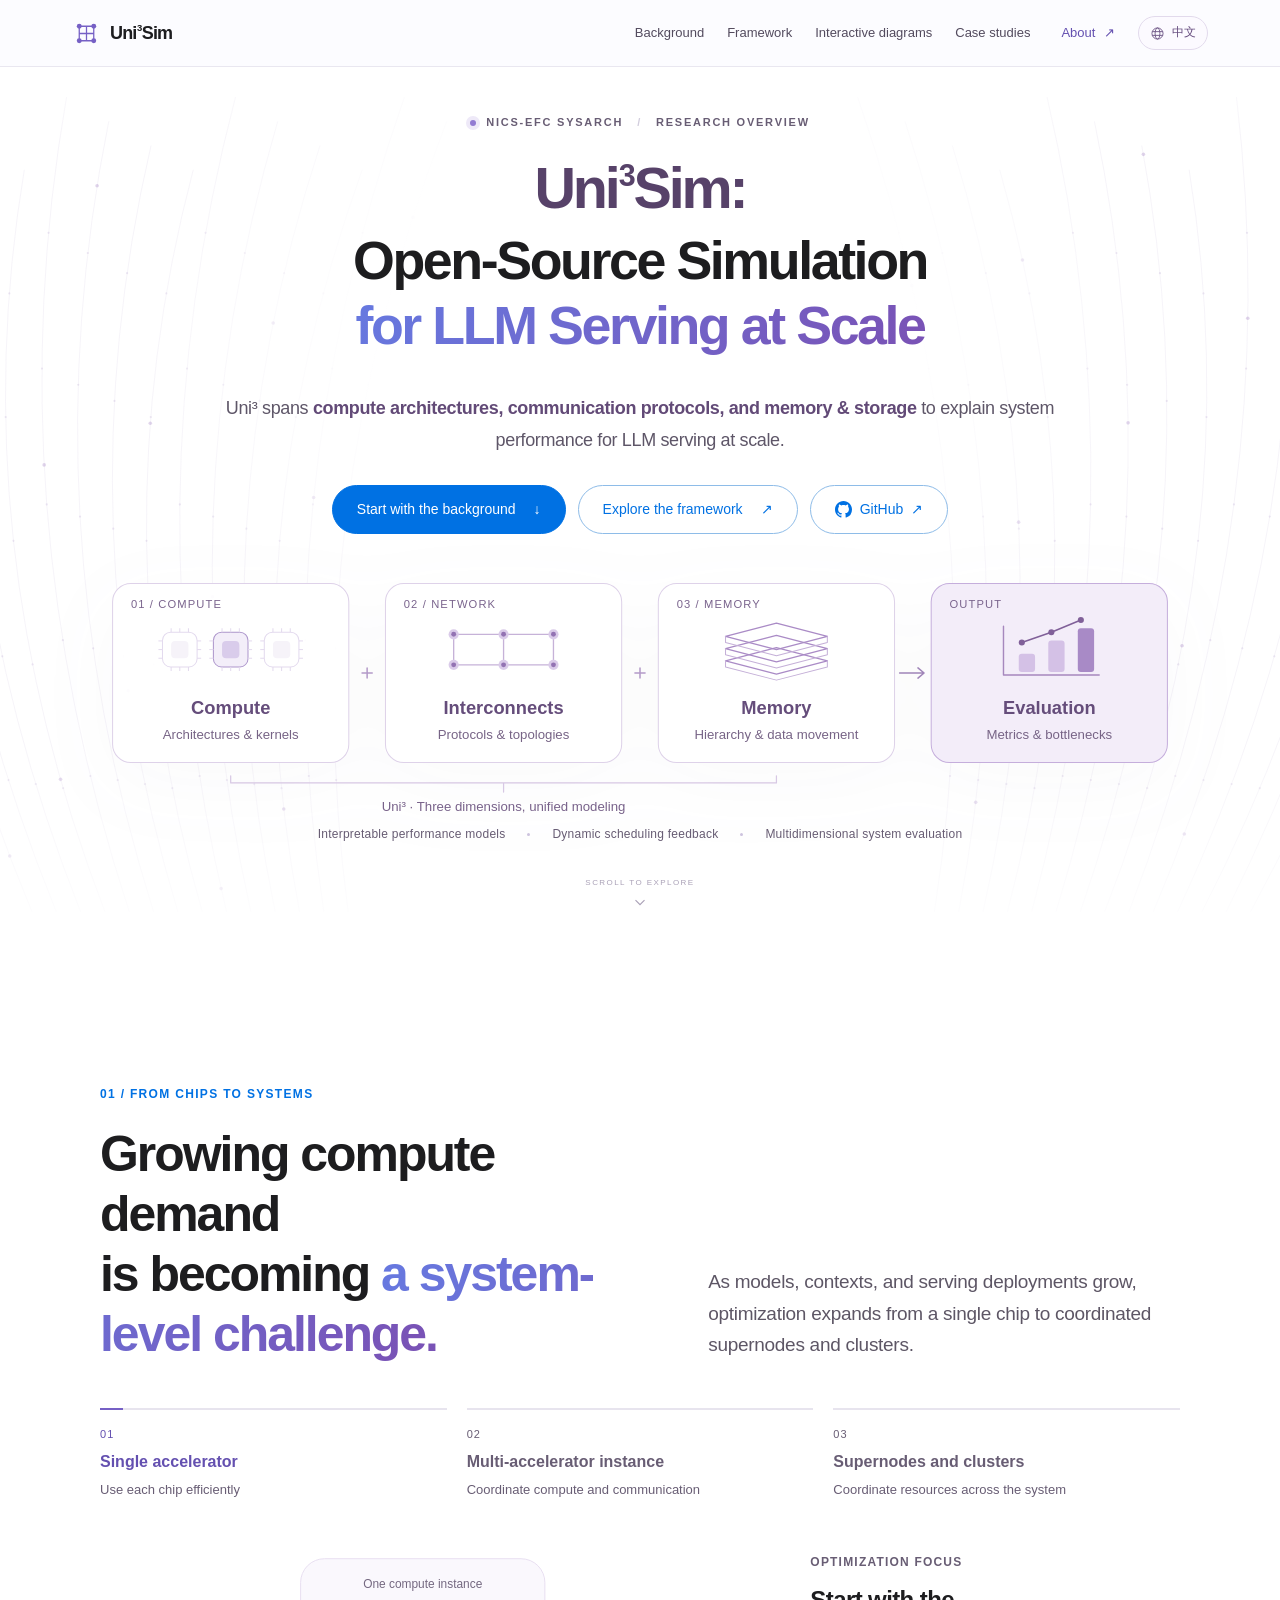
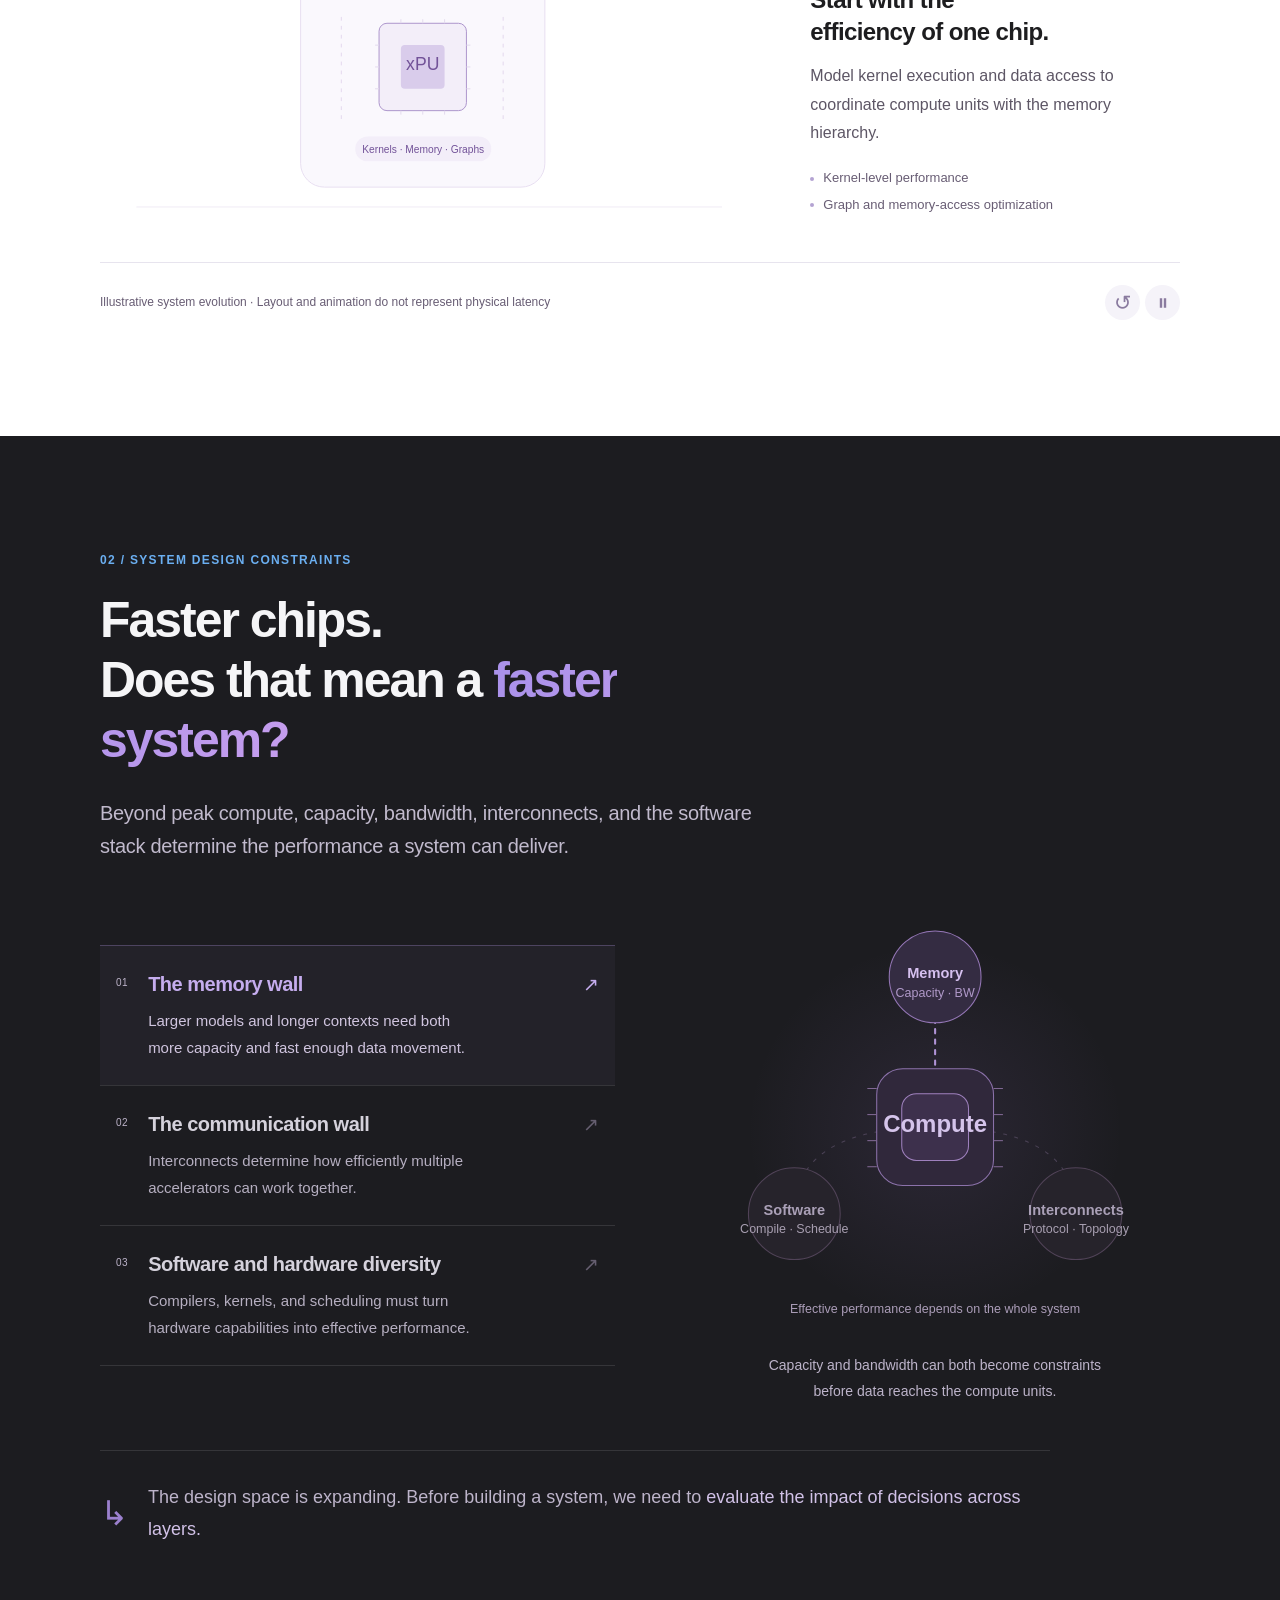
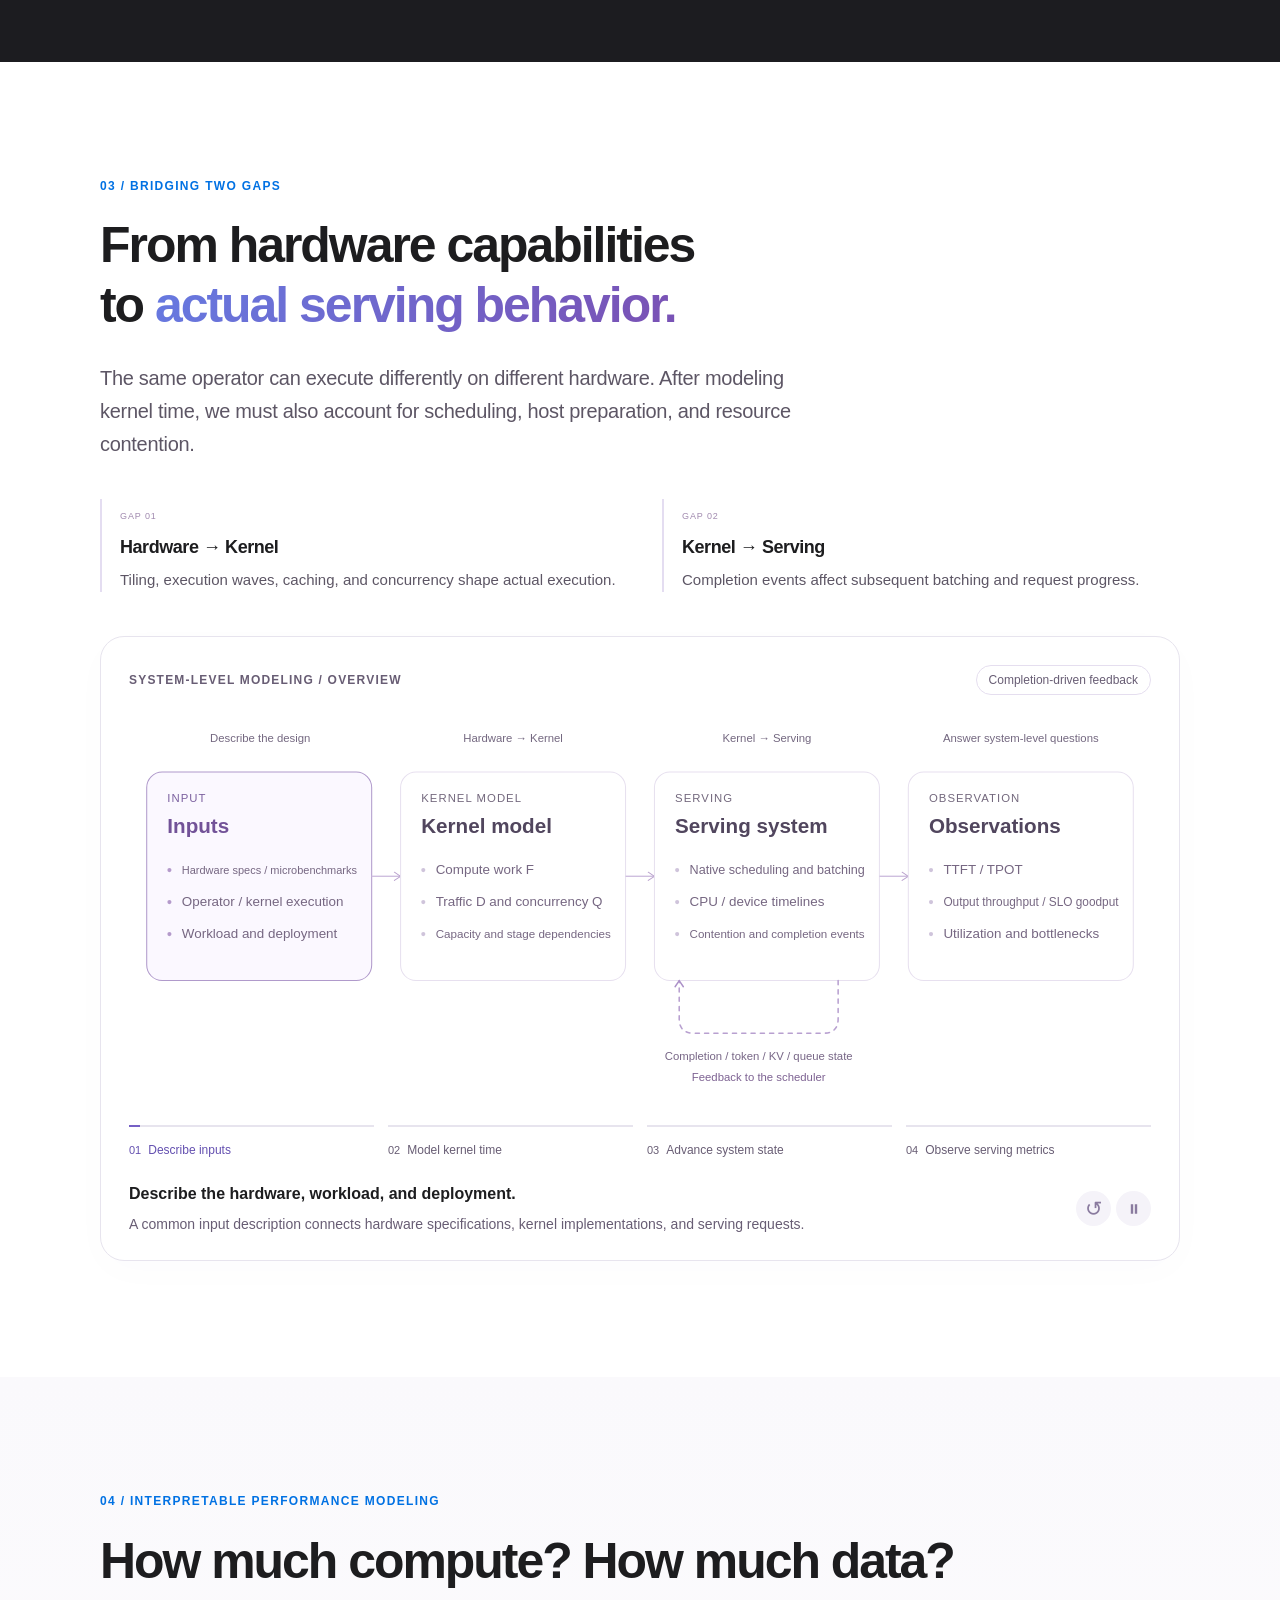
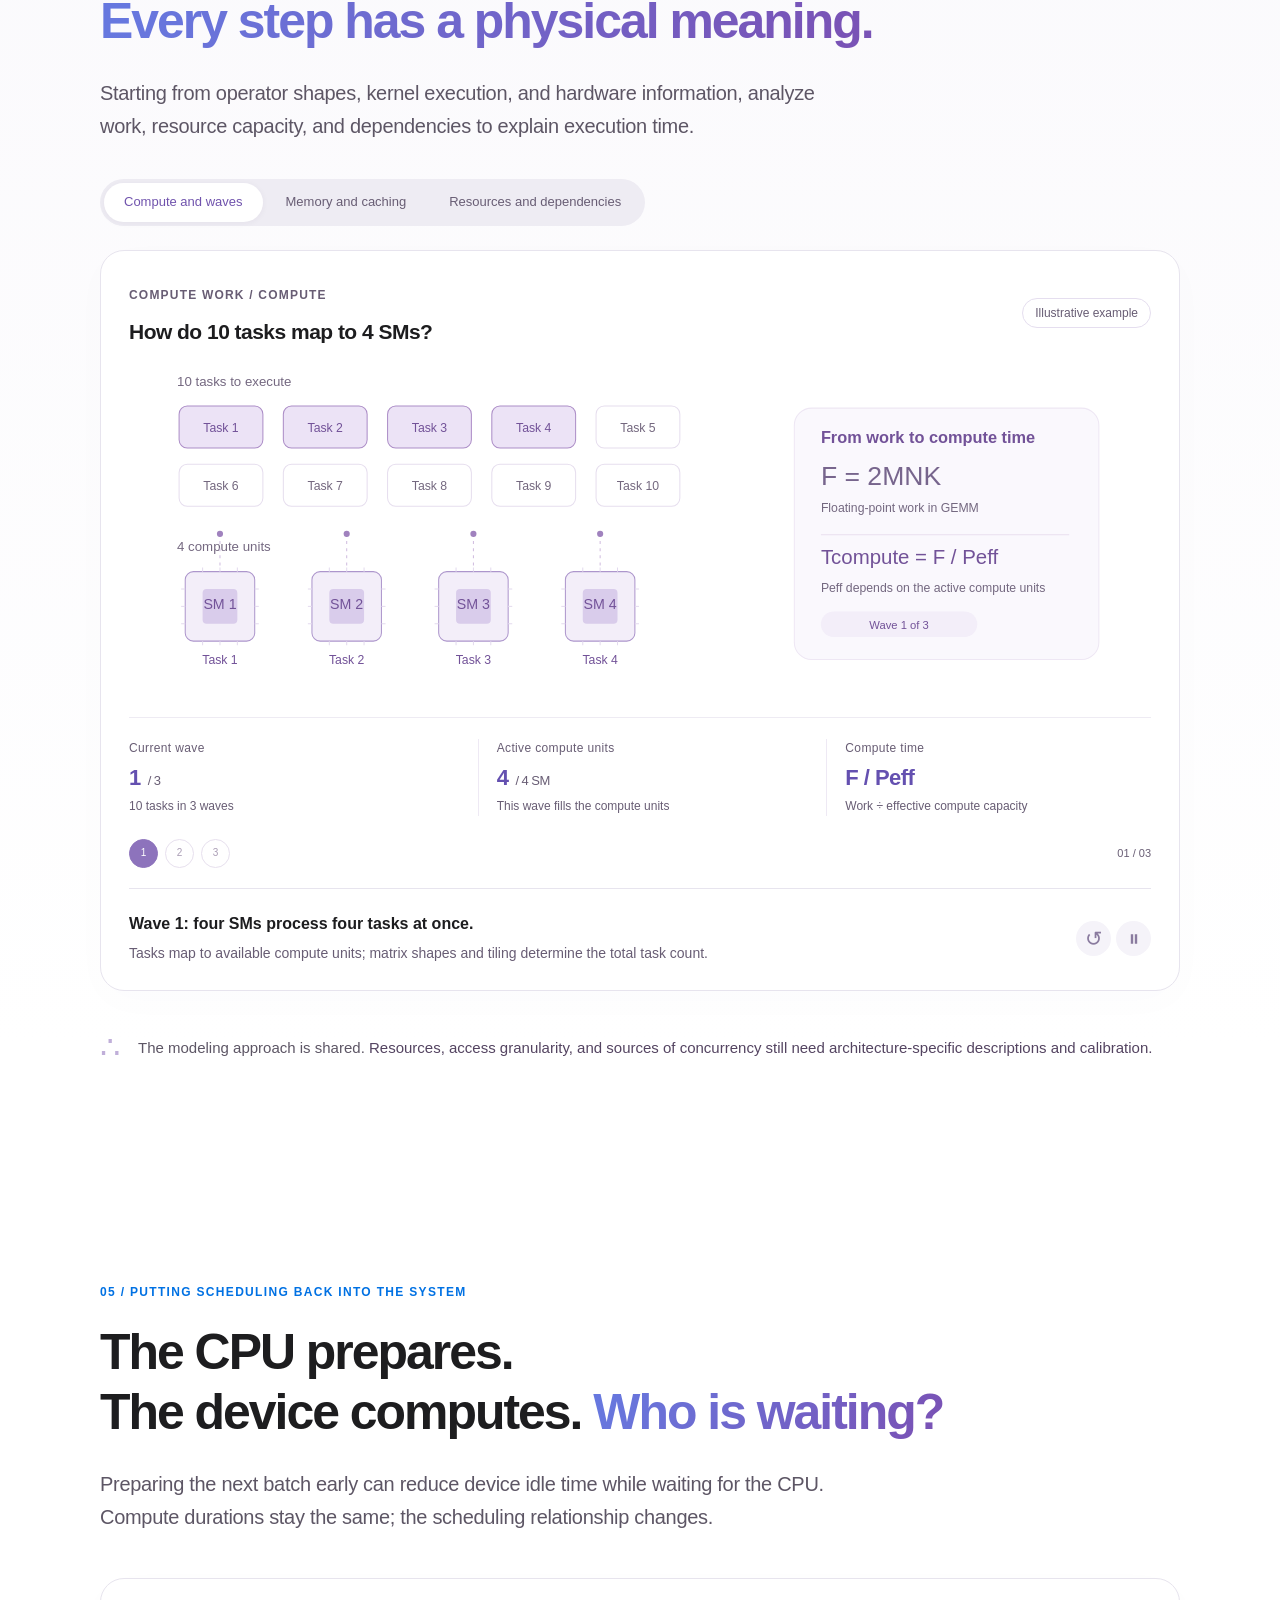
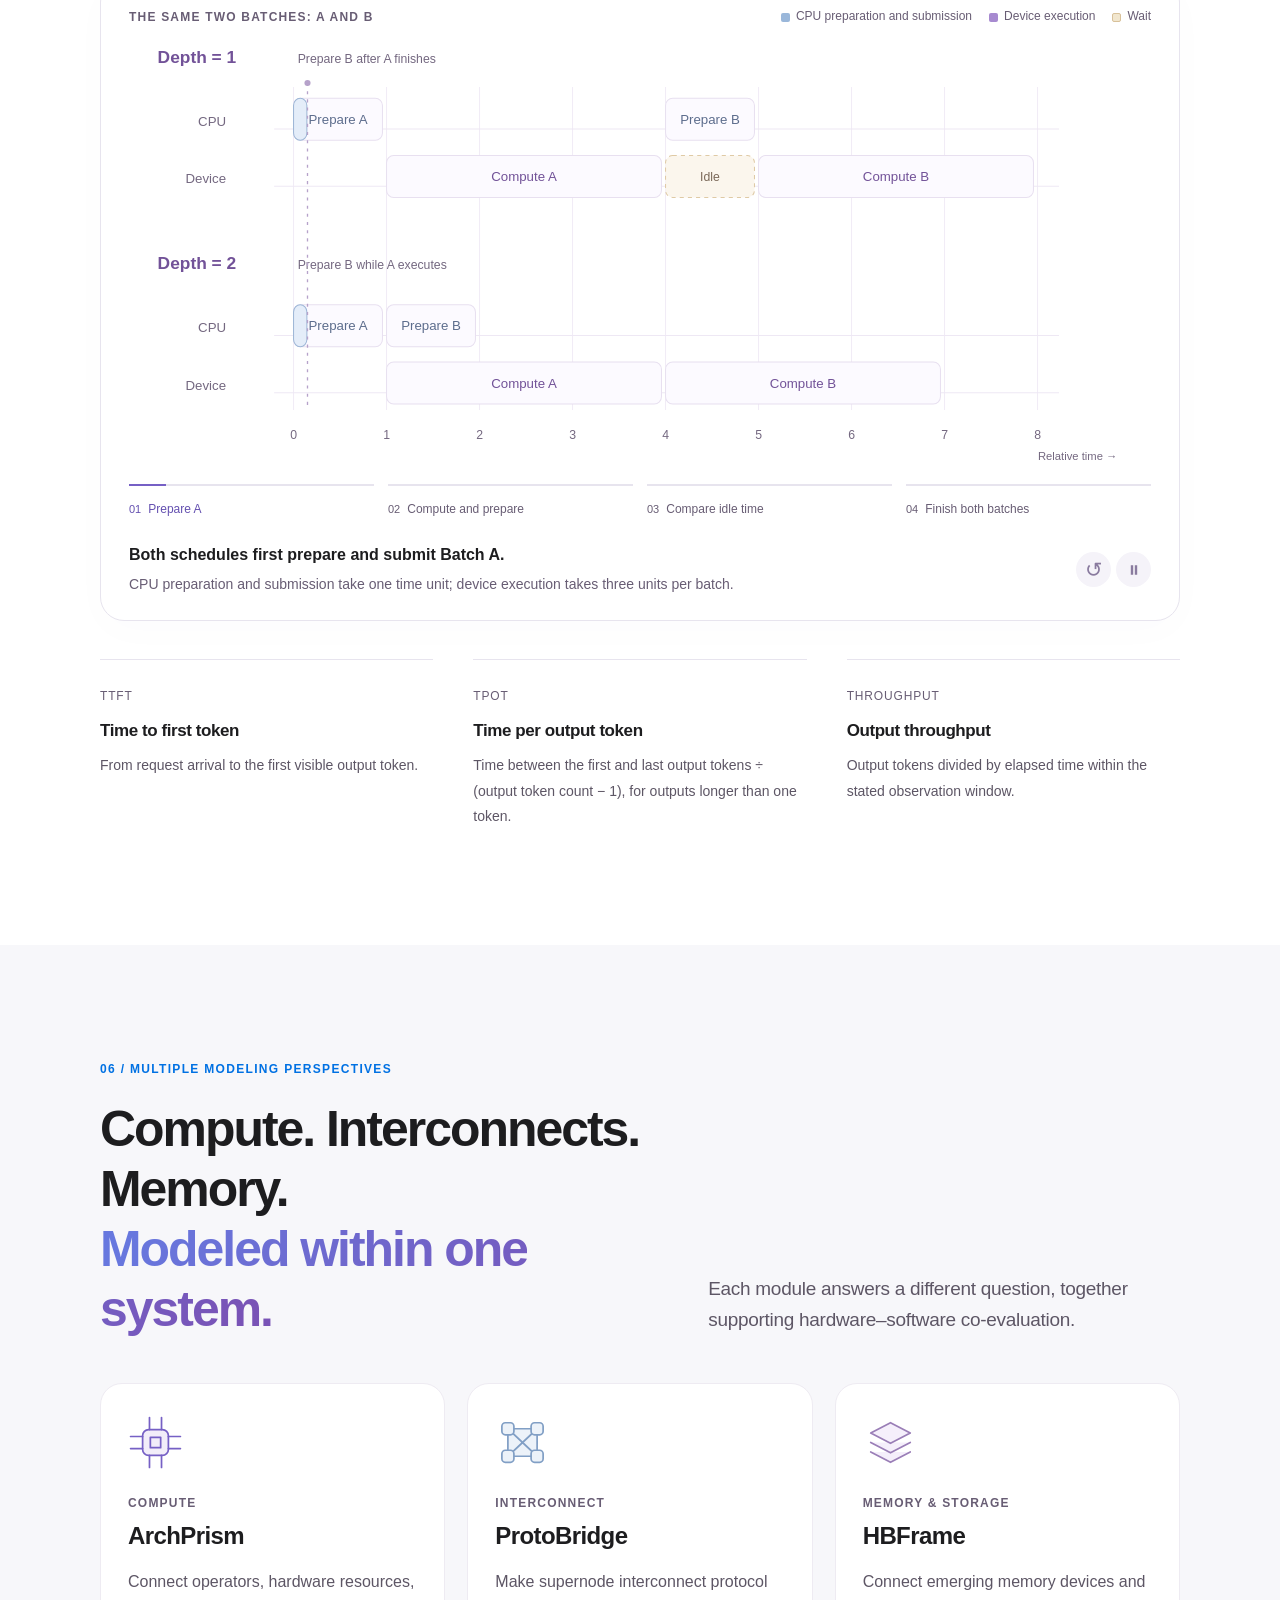
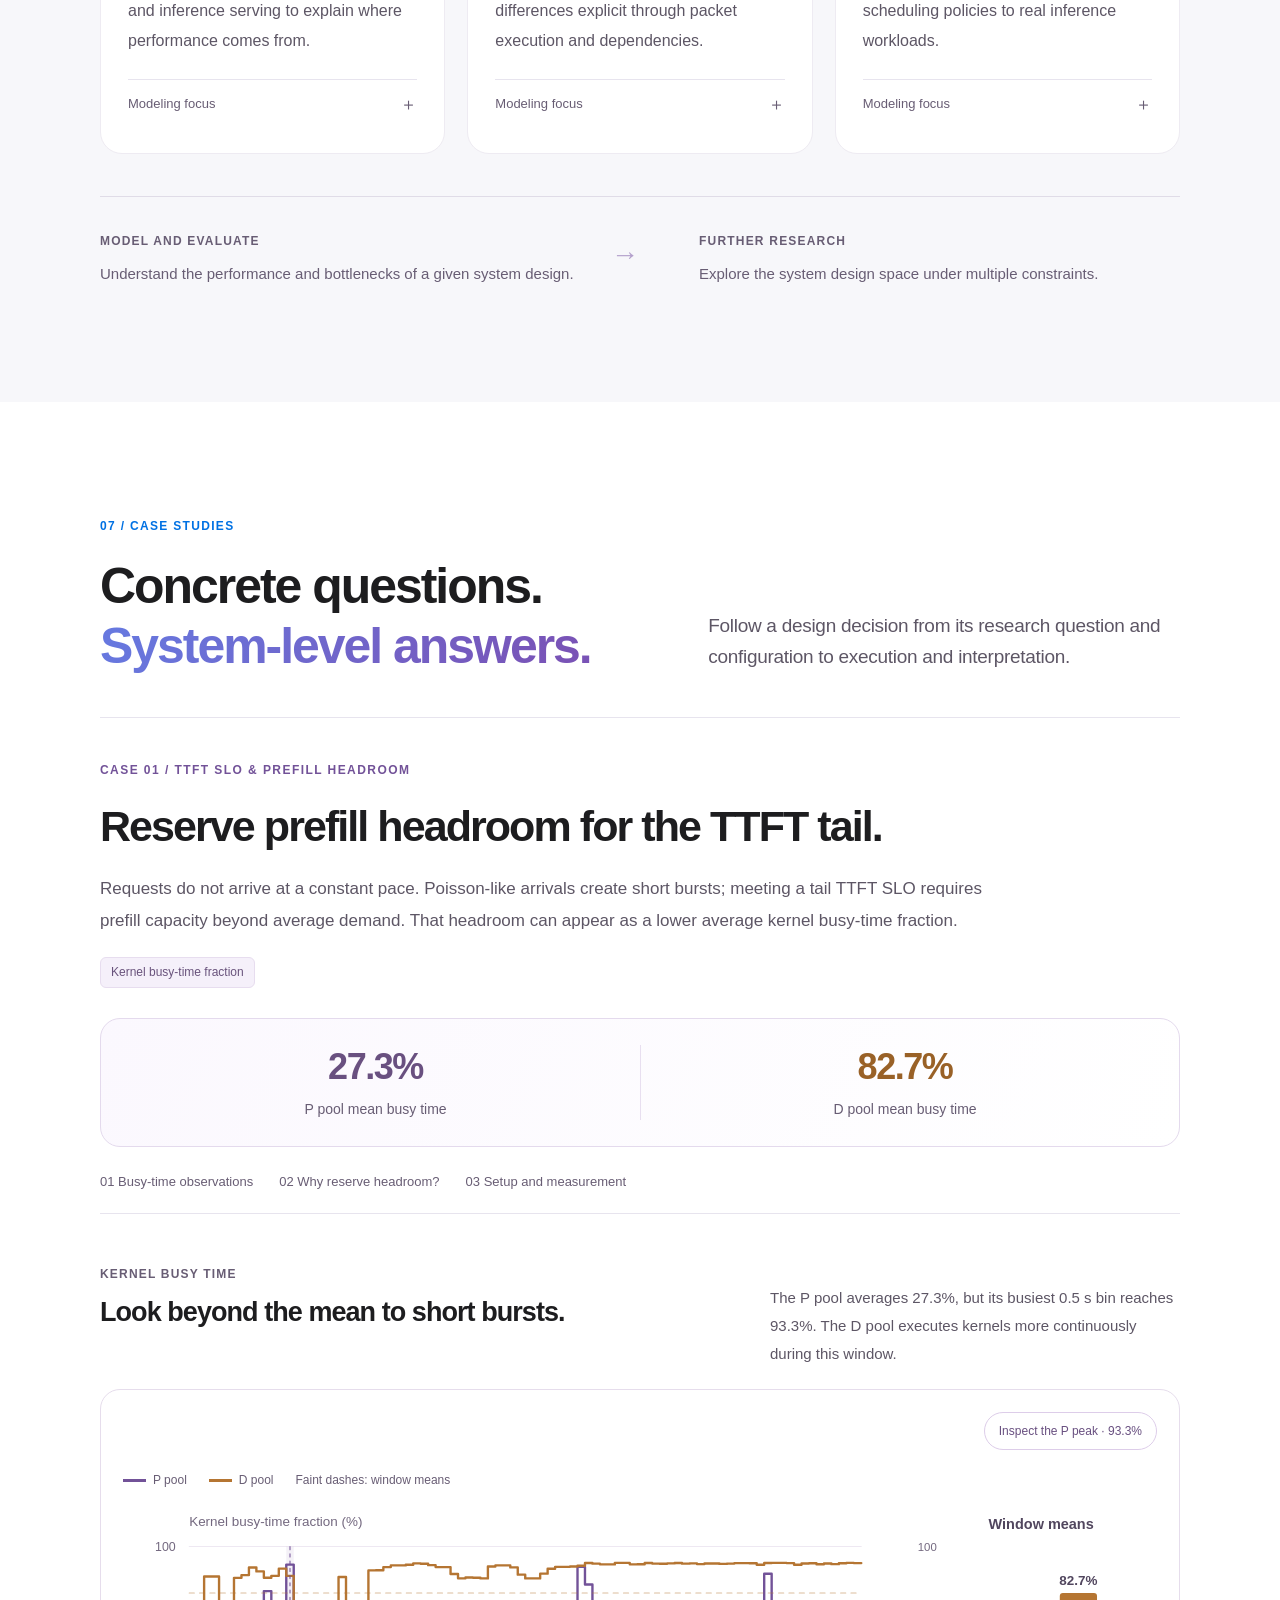
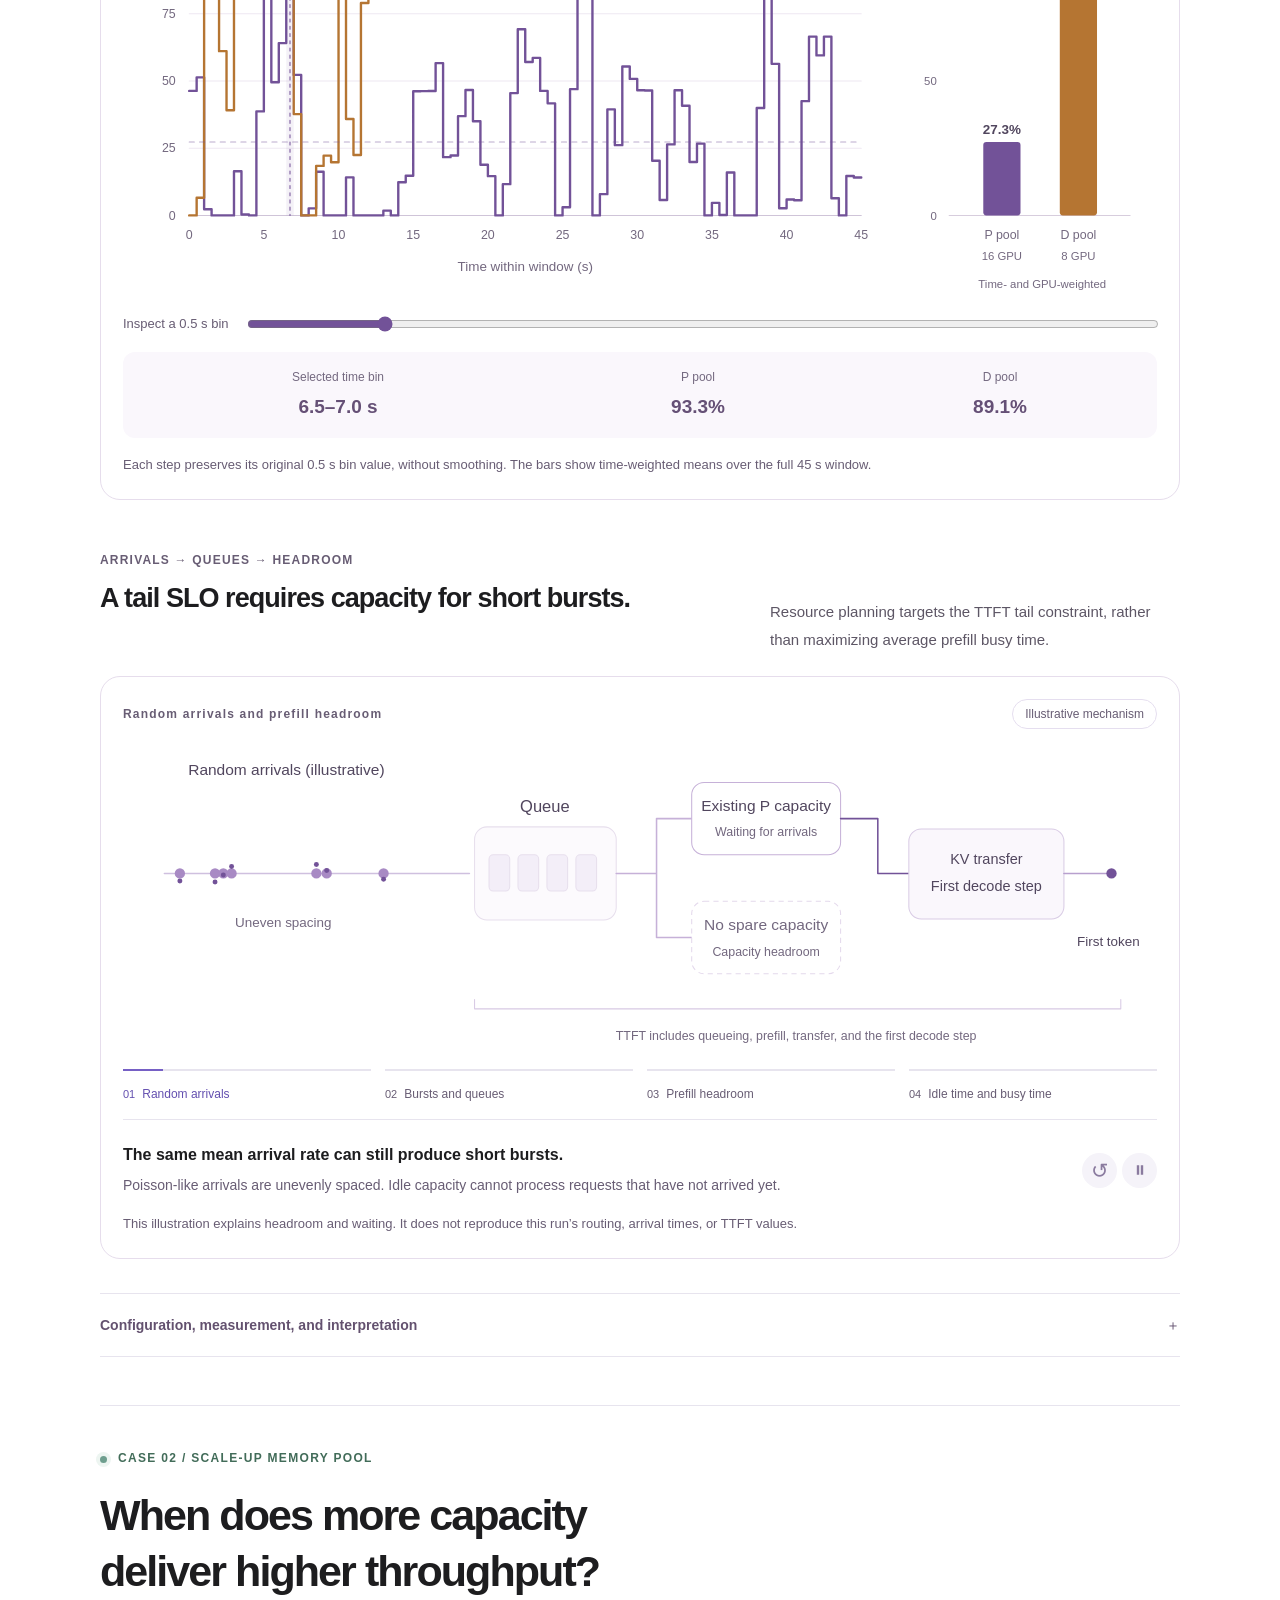
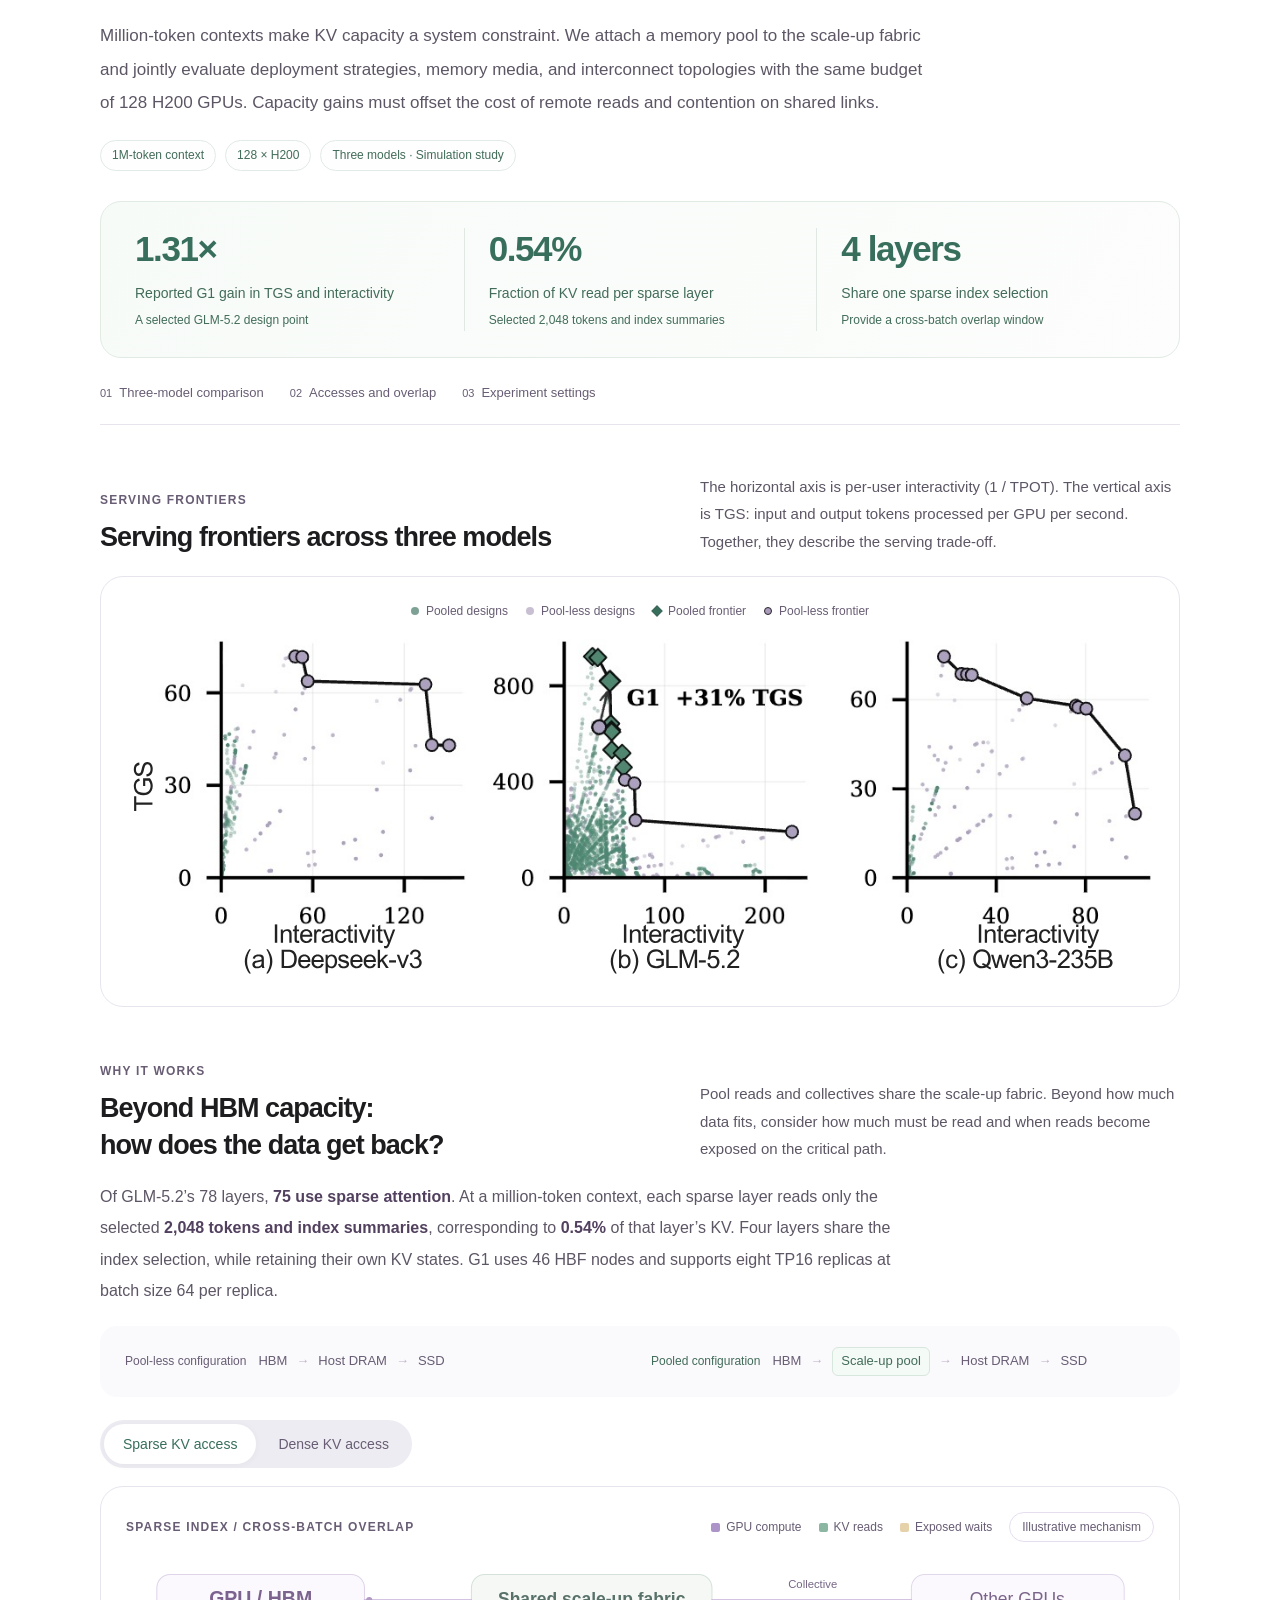
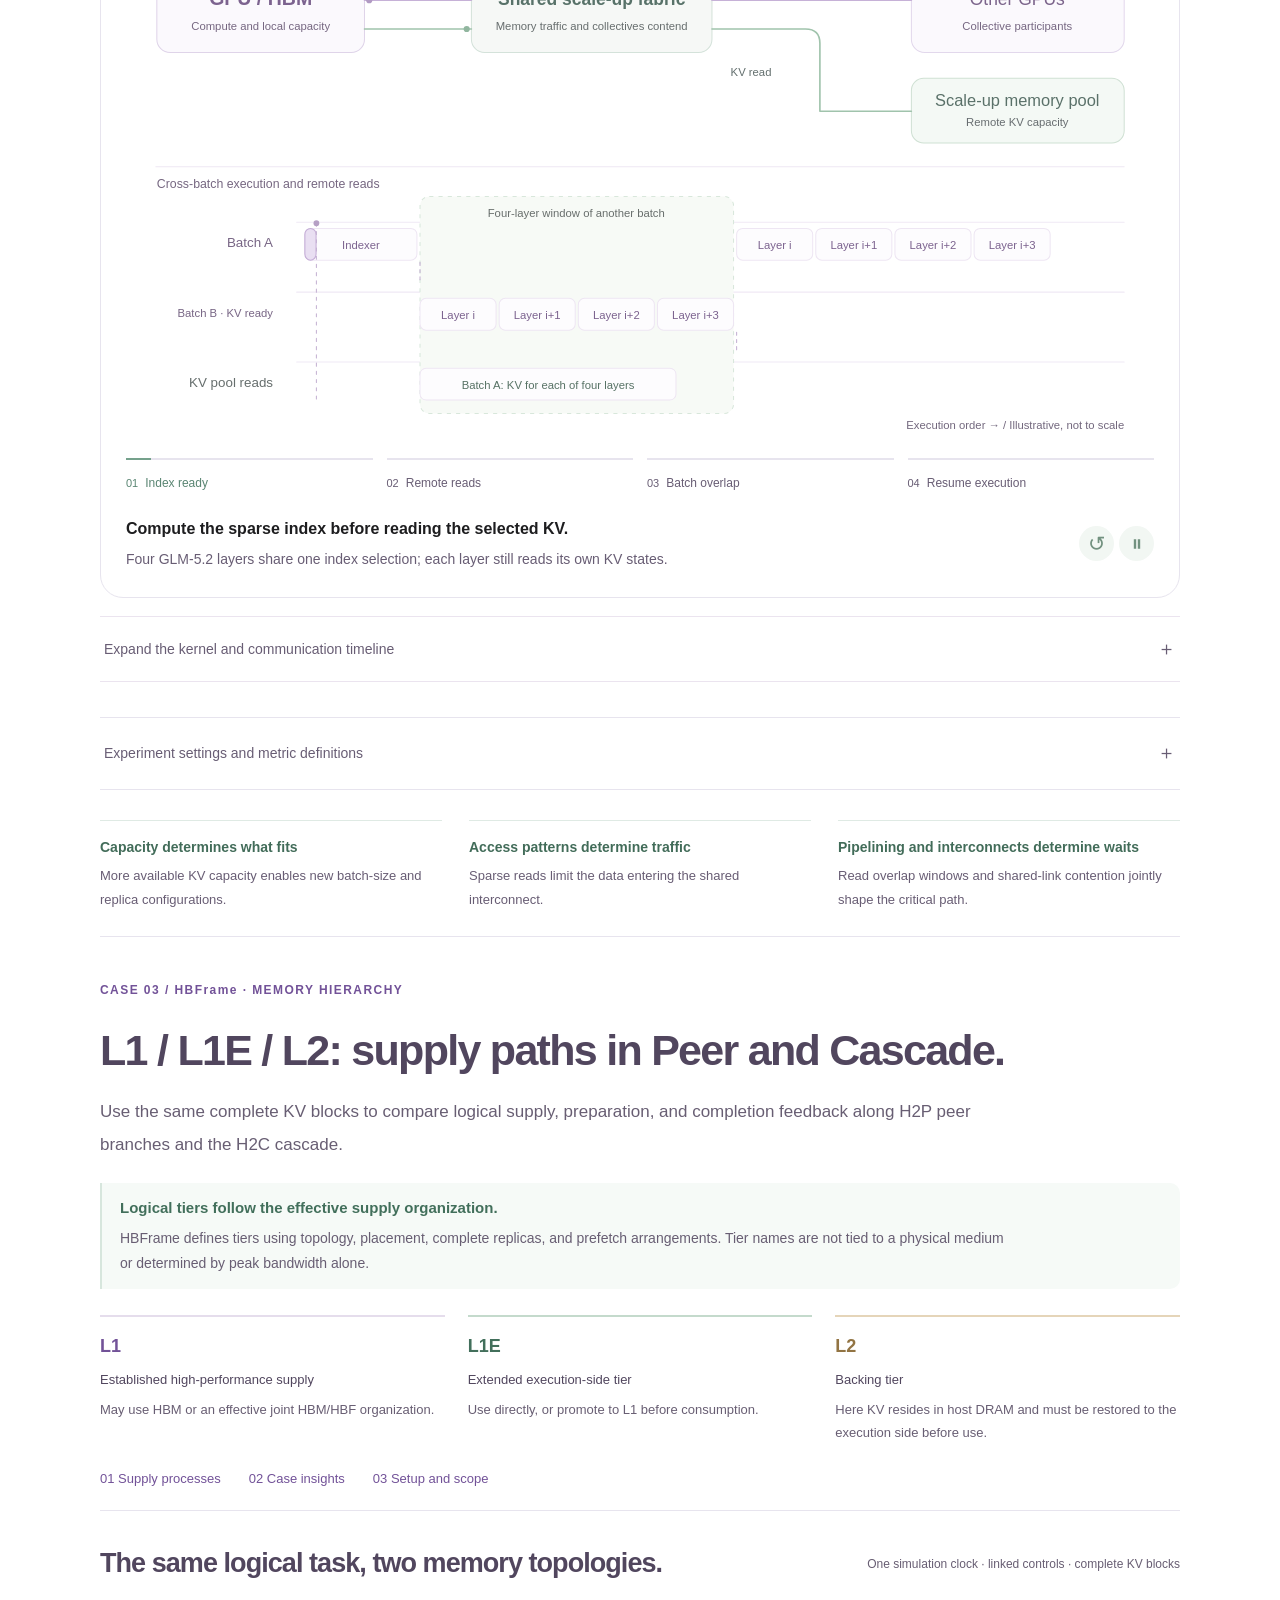
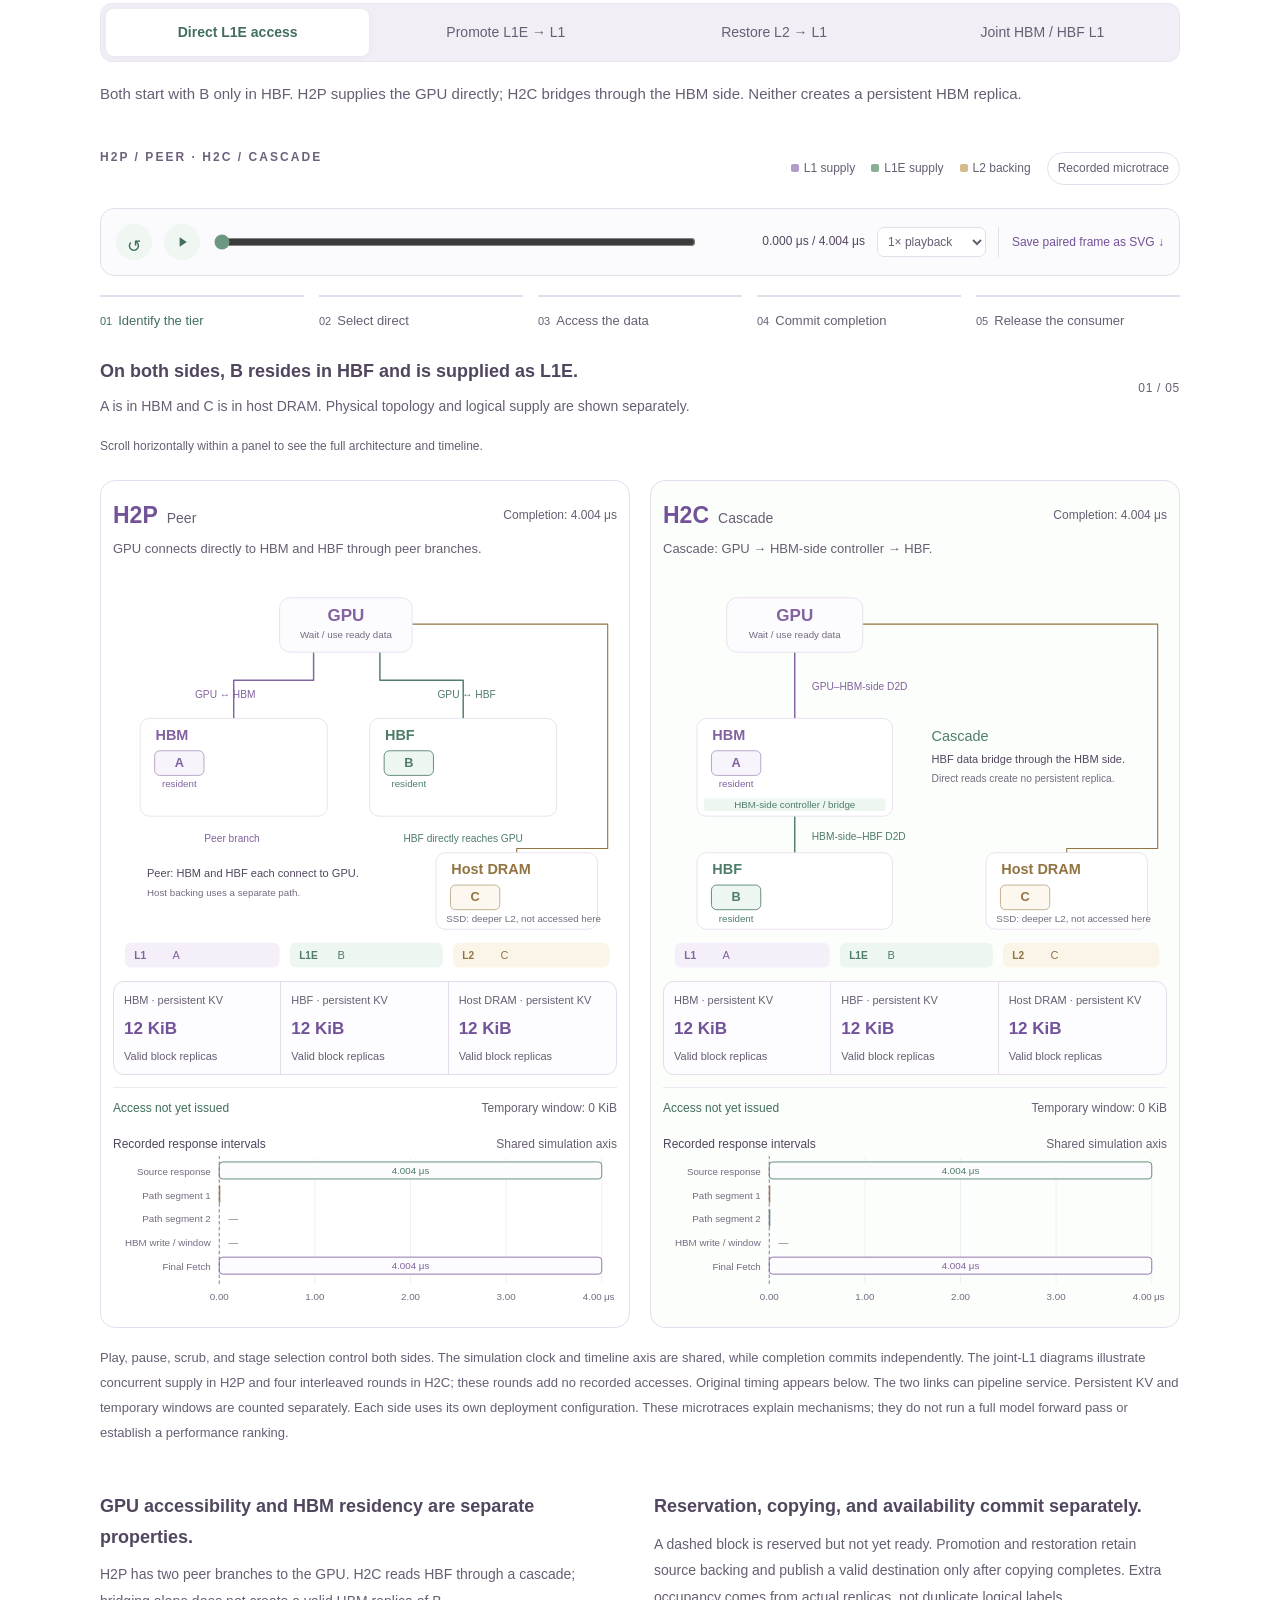
==== commit 36d75bac: "Restore the top border and padding on HBFrame playback controls" ====
--- a/en/index.html
+++ b/en/index.html
@@ -10,7 +10,7 @@
   <link rel="stylesheet" href="../styles.css">
   <link rel="stylesheet" href="../case-studies.css">
   <link rel="stylesheet" href="../prefill-slo.css?v=20261111-slo-zero">
-  <link rel="stylesheet" href="../hbframe-tier.css?v=20261111-hbframe">
+  <link rel="stylesheet" href="../hbframe-tier.css?v=20261112-controls">
   <link rel="stylesheet" href="../readability.css?v=20261111-title-descenders">
   <script defer src="../data/i18n.js?v=20261111-slo-zero"></script>
   <script defer src="../data/prefill-slo.js?v=20261111-slo"></script>
--- a/hbframe-tier.css
+++ b/hbframe-tier.css
@@ -197,7 +197,7 @@
 .hbframe-case .figure-heading{flex-wrap:wrap}
 .hbframe-case .eyebrow,.hbframe-case .legend,.hbframe-case .badge{font-size:12px;line-height:1.7}
 .hbframe-case .legend{gap:10px 16px}
-.hbframe-case .playback{padding:15px;border:1px solid var(--line);border-radius:14px;background:#fbfafc;margin:18px 0}
+.hbframe-case .case-figure > .playback{padding:15px;border:1px solid var(--line);border-radius:14px;background:#fbfafc;margin:18px 0}
 .hbframe-case .icon-button{width:36px;height:36px}
 .hbframe-case .time-readout{font-size:12px;width:155px}
 .hbframe-case .speed,.hbframe-case .export{font-size:12px;line-height:1.7}
@@ -236,7 +236,7 @@
 @media(max-width:600px){
  .hbframe-case{padding-top:31px}.hbframe-case .hb-title{font-size:29px;line-height:1.4}.hbframe-case .intro p{font-size:15px}.hbframe-case .intro-aside p{font-size:13px}.hbframe-case .intro-aside strong{font-size:14px}
  .hbframe-case .tier-definitions{gap:15px}.hbframe-case .definition span{display:inline;margin-left:10px}.hbframe-case .hb-nav{font-size:12px;gap:12px 18px;margin-bottom:28px}.hbframe-case .scenario-heading h4{font-size:24px}
- .hbframe-case .scenario-tabs button{font-size:13px}.hbframe-case .scenario-description{font-size:14px}.hbframe-case .figure-heading{gap:12px}.hbframe-case .legend{font-size:11px}.hbframe-case .playback{padding:12px;gap:10px}.hbframe-case .speed{margin-left:0}.hbframe-case .export{margin-left:auto;padding-left:10px}.hbframe-case .time-readout{width:auto;flex:1;text-align:right}.hbframe-case .scrubber{flex-basis:60%;order:3}.hbframe-case .speed{order:4}.hbframe-case .export{order:5}
+ .hbframe-case .scenario-tabs button{font-size:13px}.hbframe-case .scenario-description{font-size:14px}.hbframe-case .figure-heading{gap:12px}.hbframe-case .legend{font-size:11px}.hbframe-case .case-figure > .playback{padding:12px;gap:10px}.hbframe-case .speed{margin-left:0}.hbframe-case .export{margin-left:auto;padding-left:10px}.hbframe-case .time-readout{width:auto;flex:1;text-align:right}.hbframe-case .scrubber{flex-basis:60%;order:3}.hbframe-case .speed{order:4}.hbframe-case .export{order:5}
  .hbframe-case .stages{gap:8px}.hbframe-case .stages button{font-size:11px}.hbframe-case .stages small{font-size:10px}.hbframe-case .caption{min-height:0;align-items:flex-start}.hbframe-case .caption h5{font-size:16px}.hbframe-case .caption p{font-size:13px}.hbframe-case .counter{font-size:10px}
  .hbframe-case .topology-panel{padding:15px 10px}.hbframe-case .panel-heading h5{font-size:22px}.hbframe-case .panel-heading p{font-size:12px}.hbframe-case .topology-panel .state-cell strong{font-size:16px}.hbframe-case .state-cell span,.hbframe-case .state-cell small{font-size:10px}.hbframe-case .timeline-title{font-size:11px}.hbframe-case .panel-gate{font-size:11px}.hbframe-case .topology-panel .diagram-scroll svg{min-width:560px;max-height:none}
  .hbframe-case .interpretation{grid-template-columns:1fr;gap:24px}.hbframe-case .interpretation h4{font-size:17px}.hbframe-case .interpretation p,.hbframe-case .settings p{font-size:13px}.hbframe-case .playback-note{font-size:12px}.hbframe-case .settings{grid-template-columns:1fr}
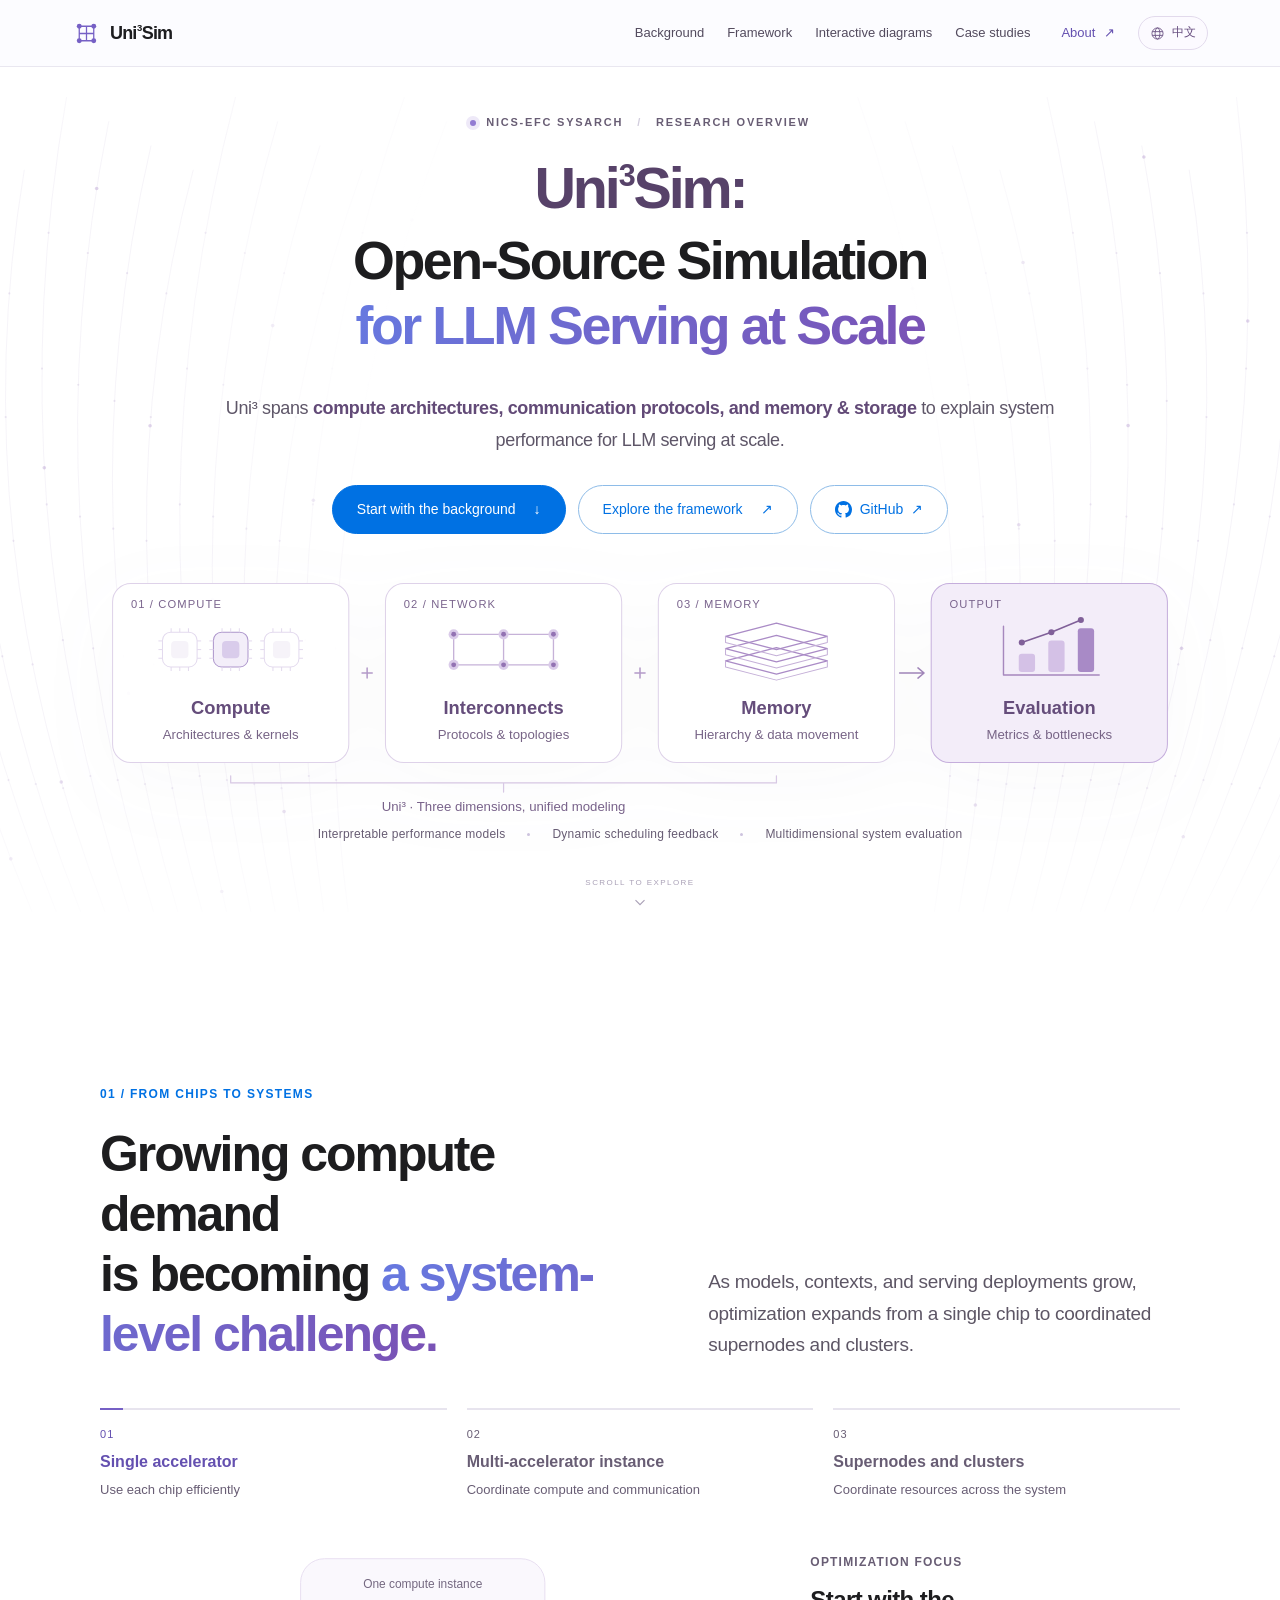
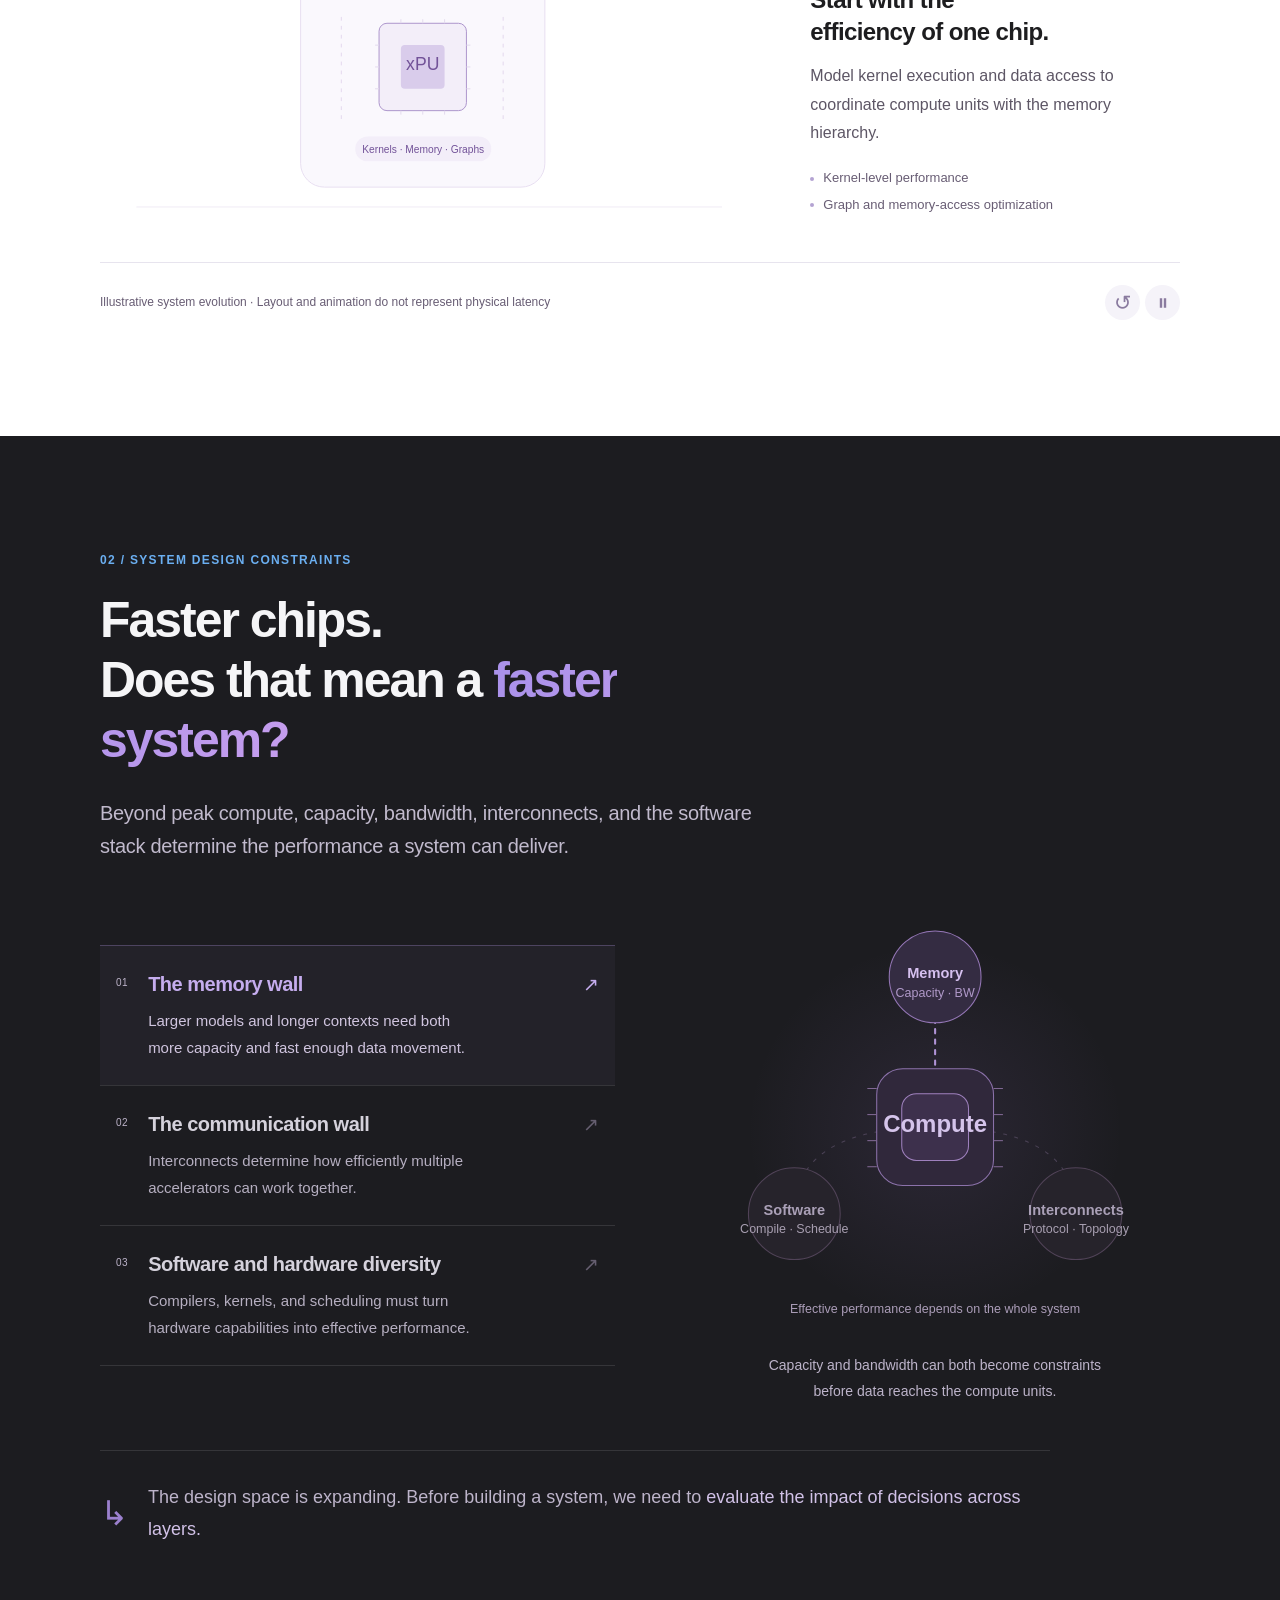
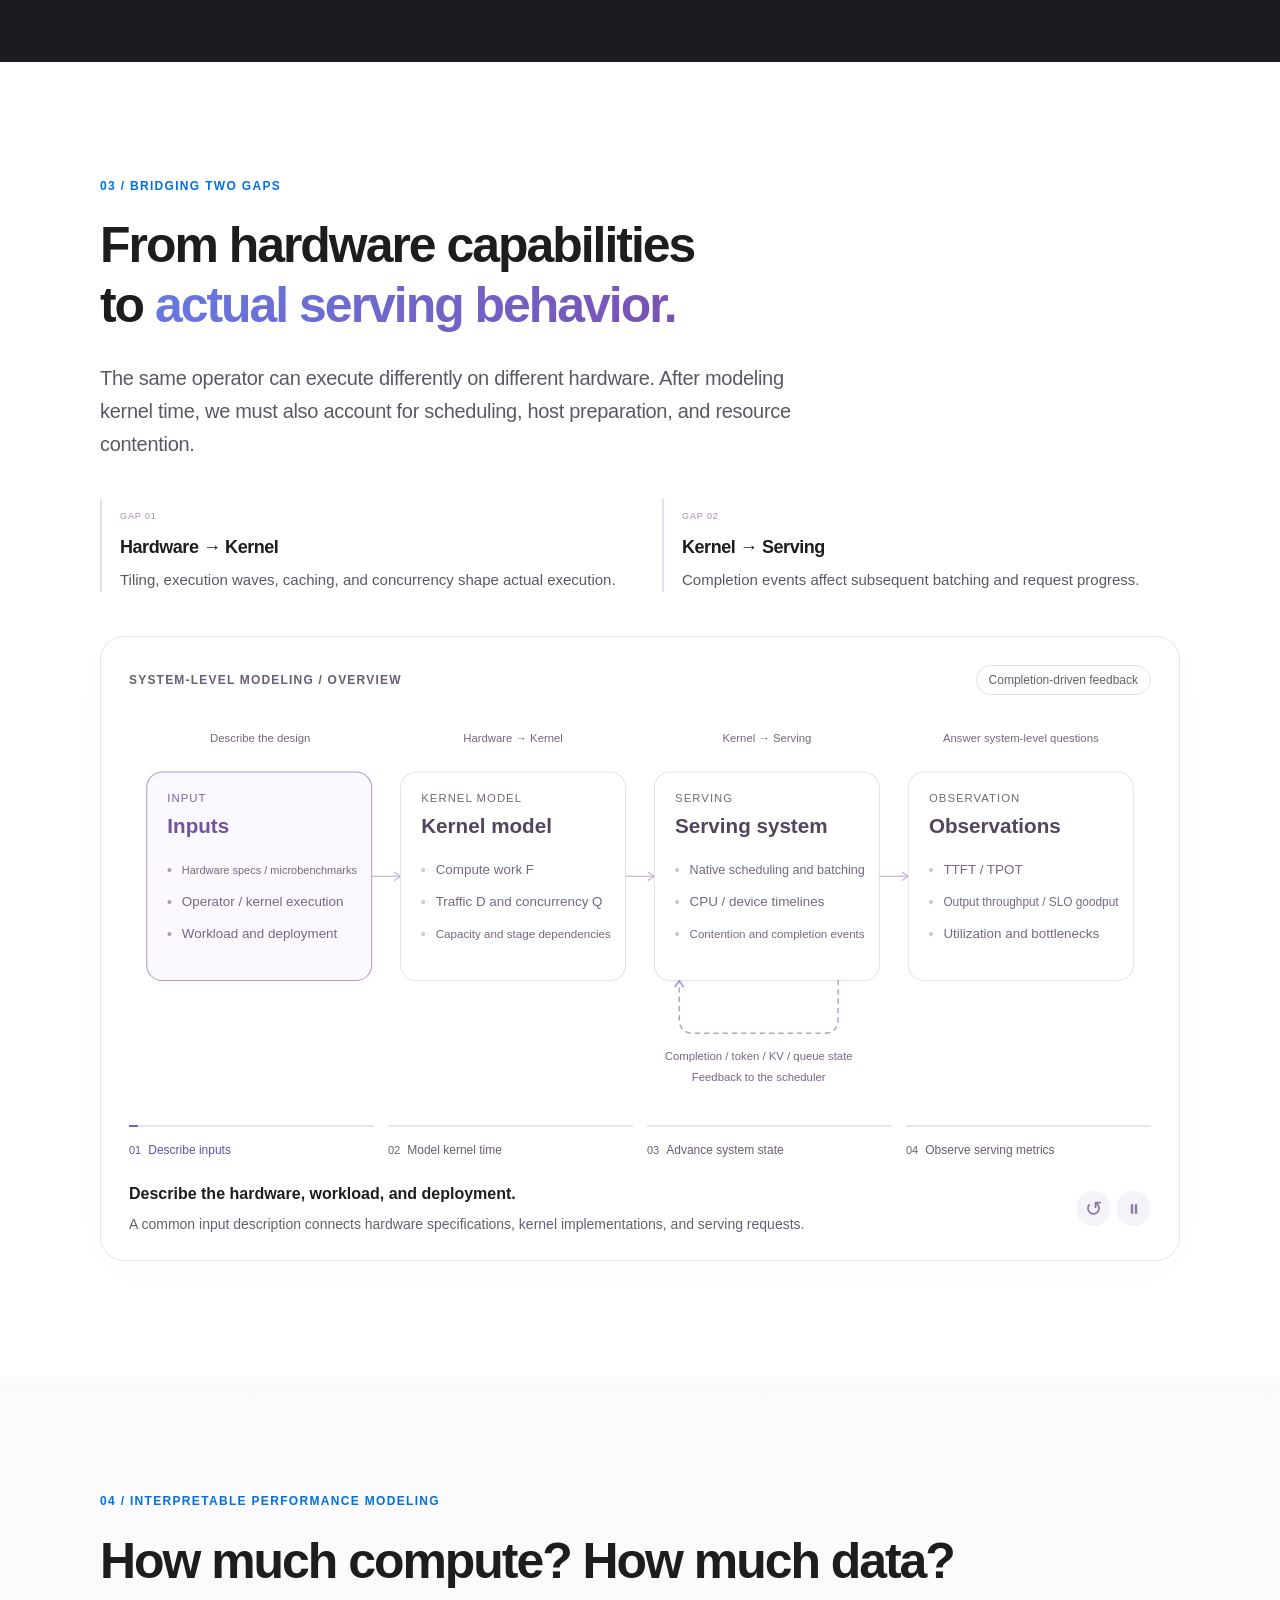
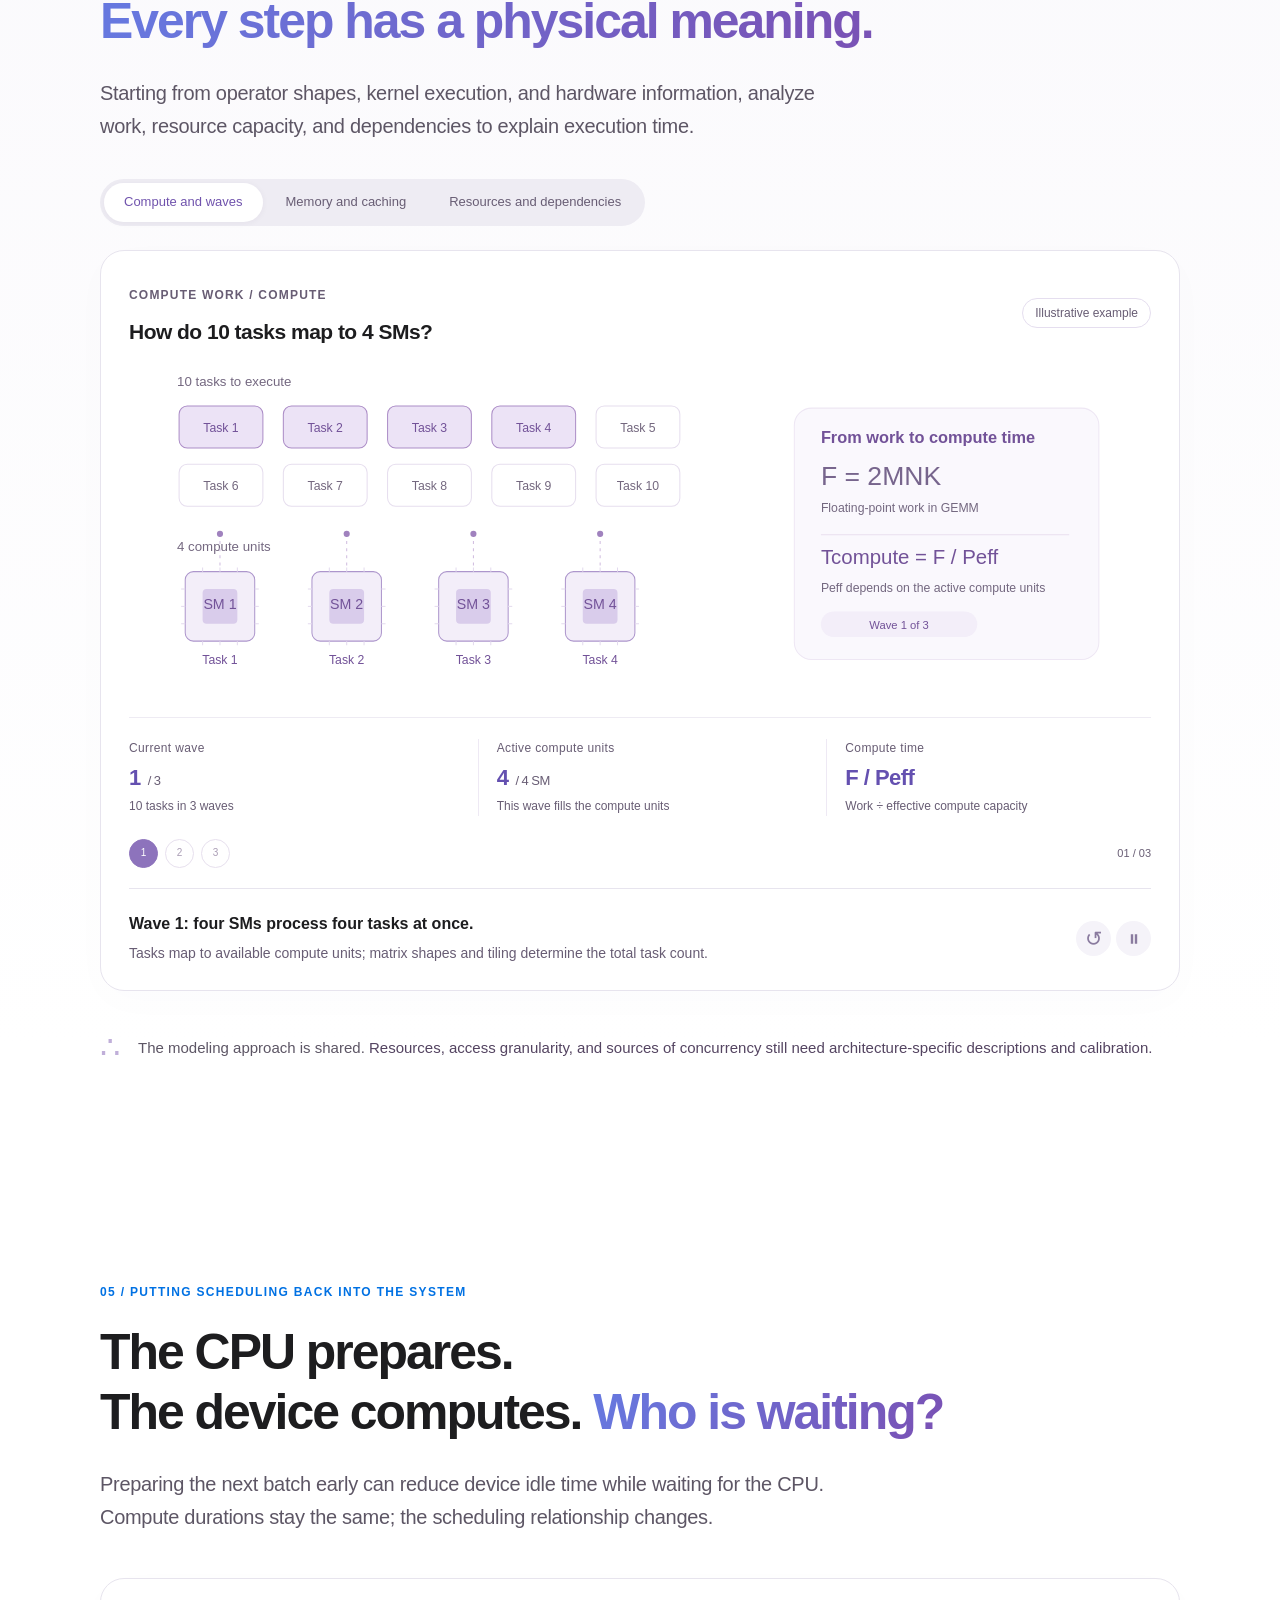
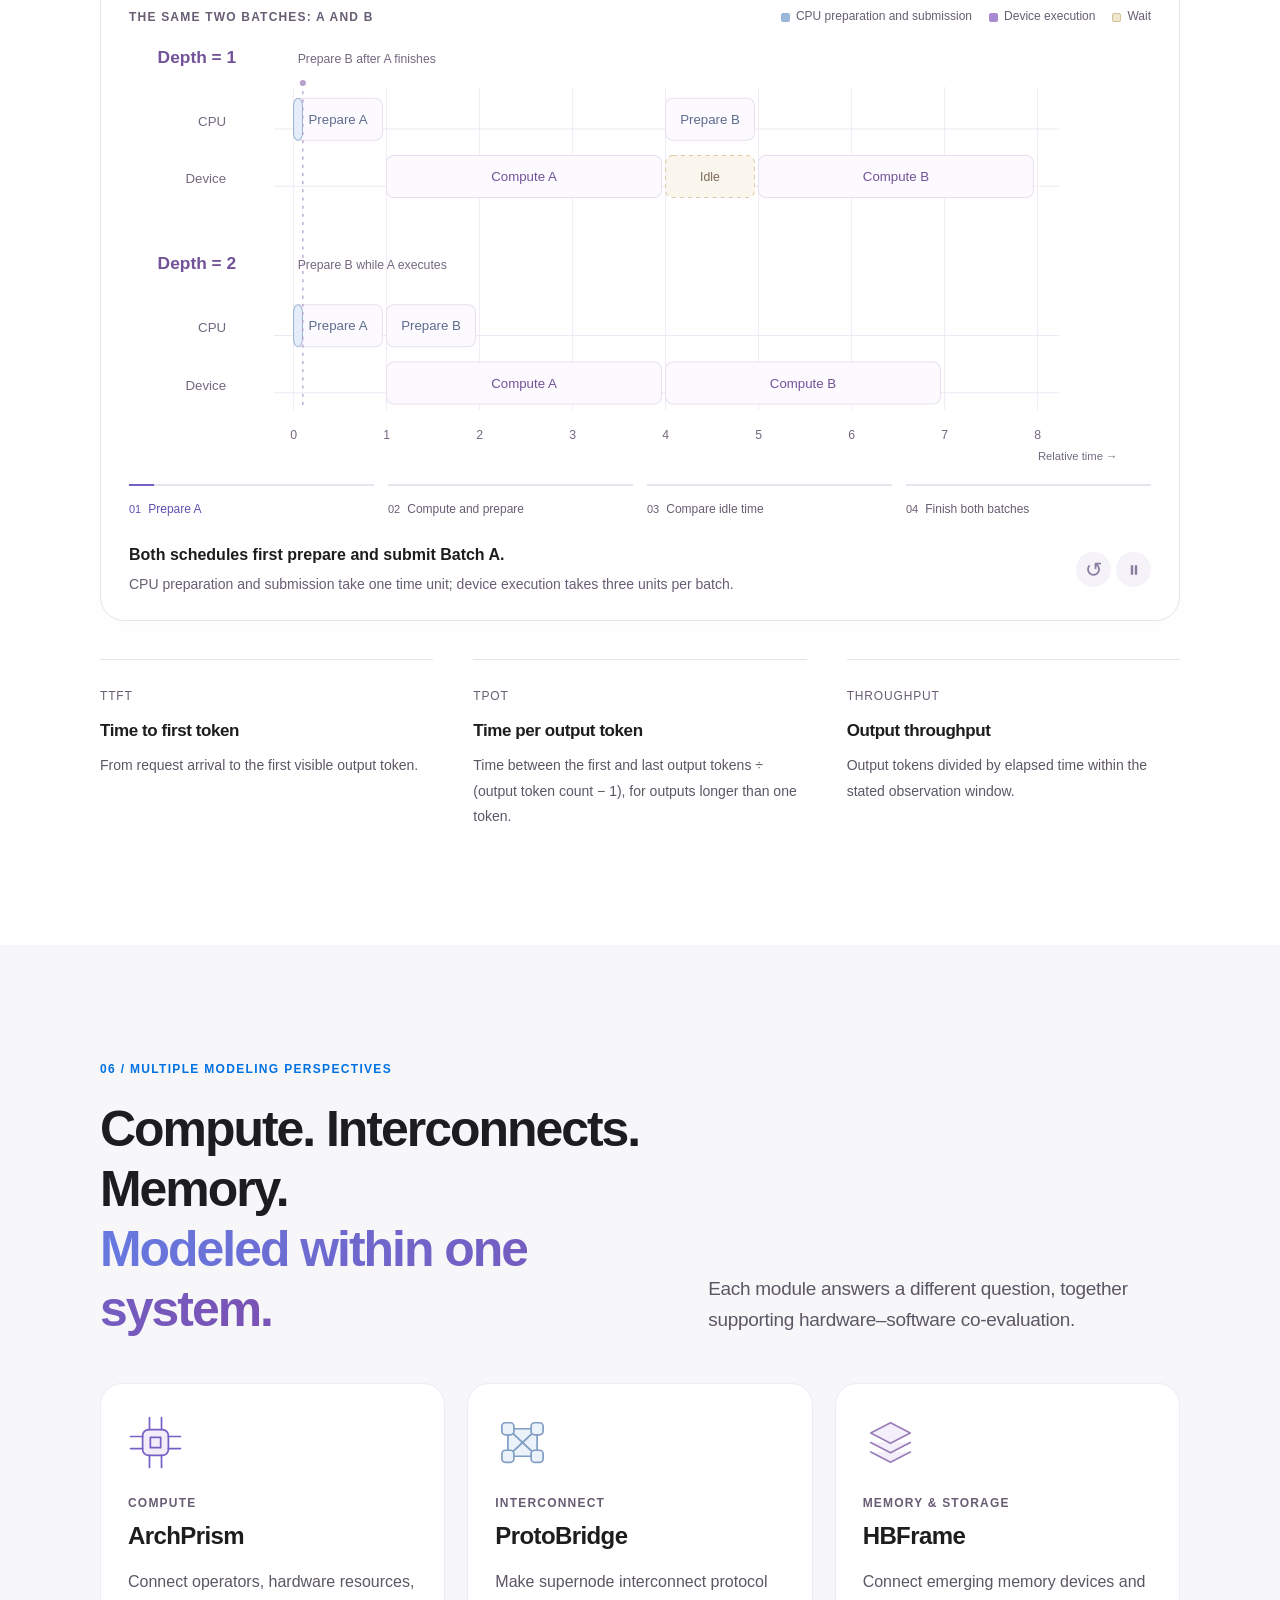
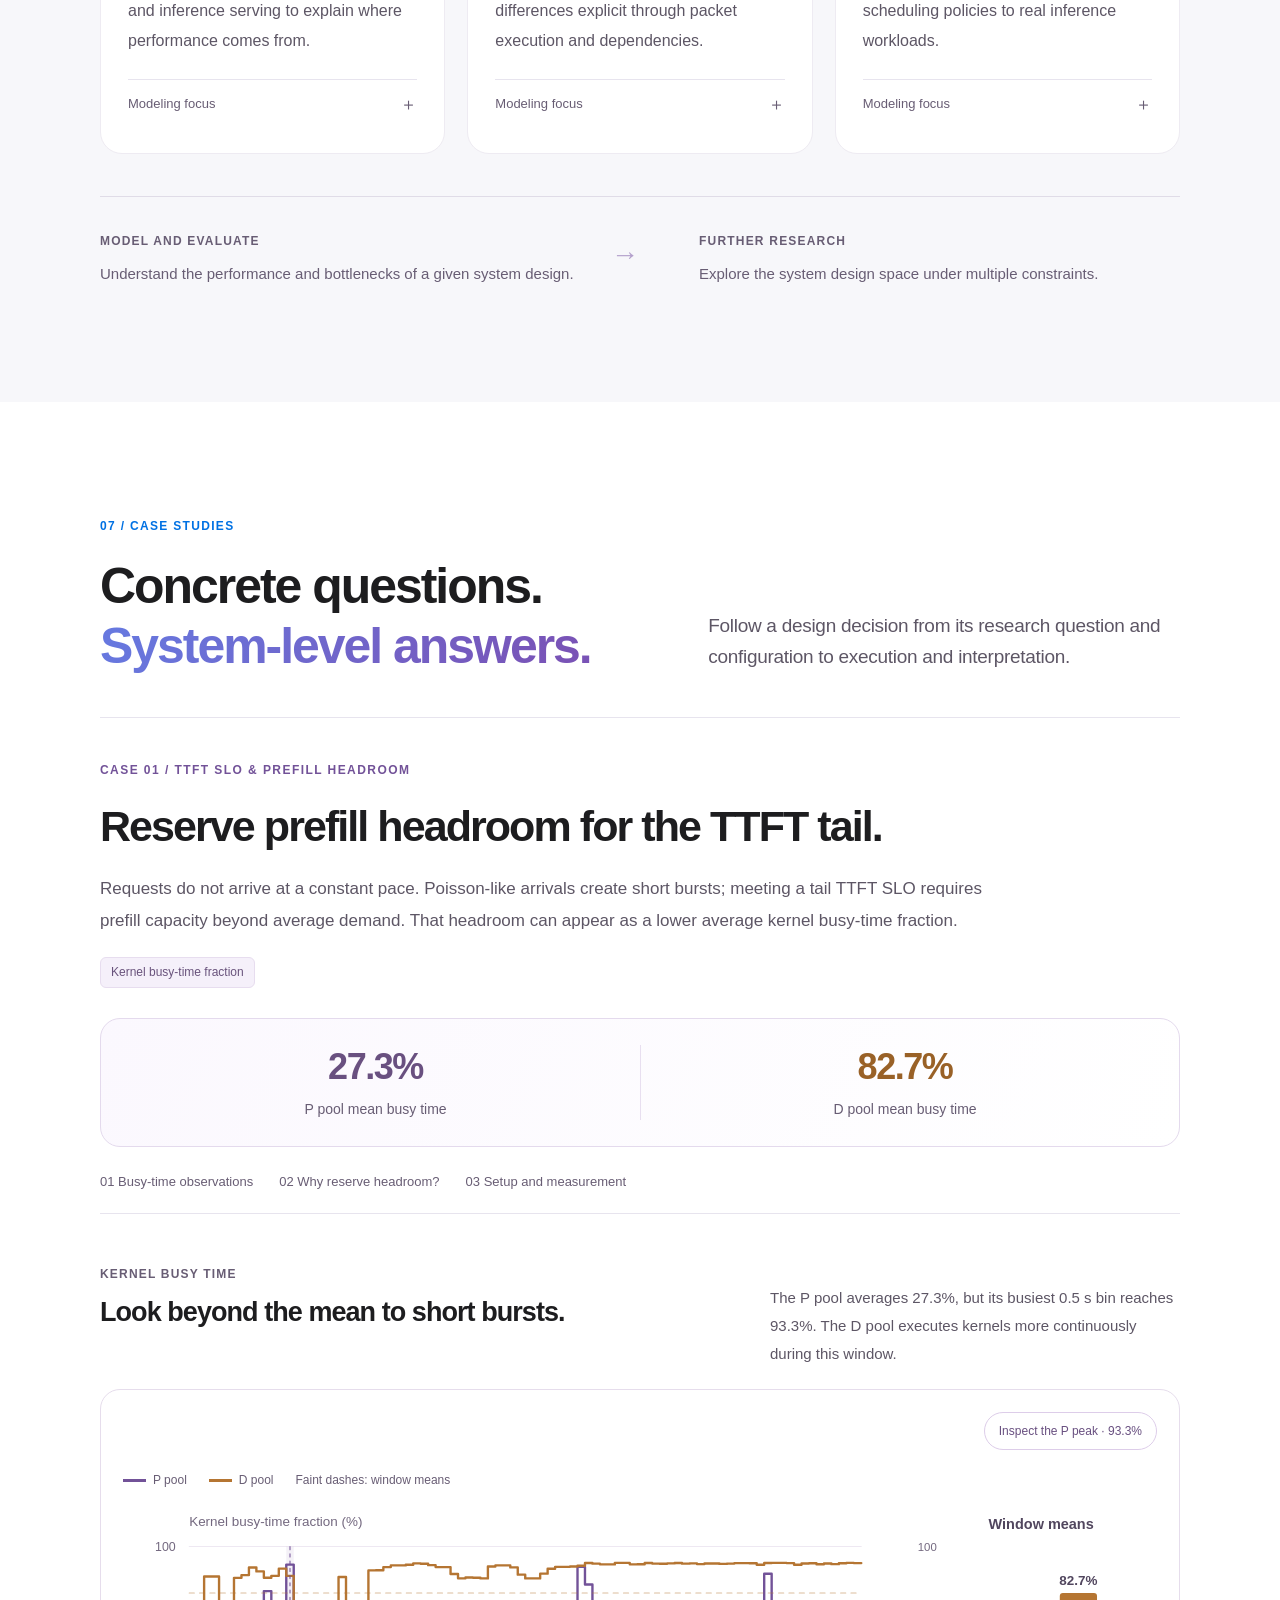
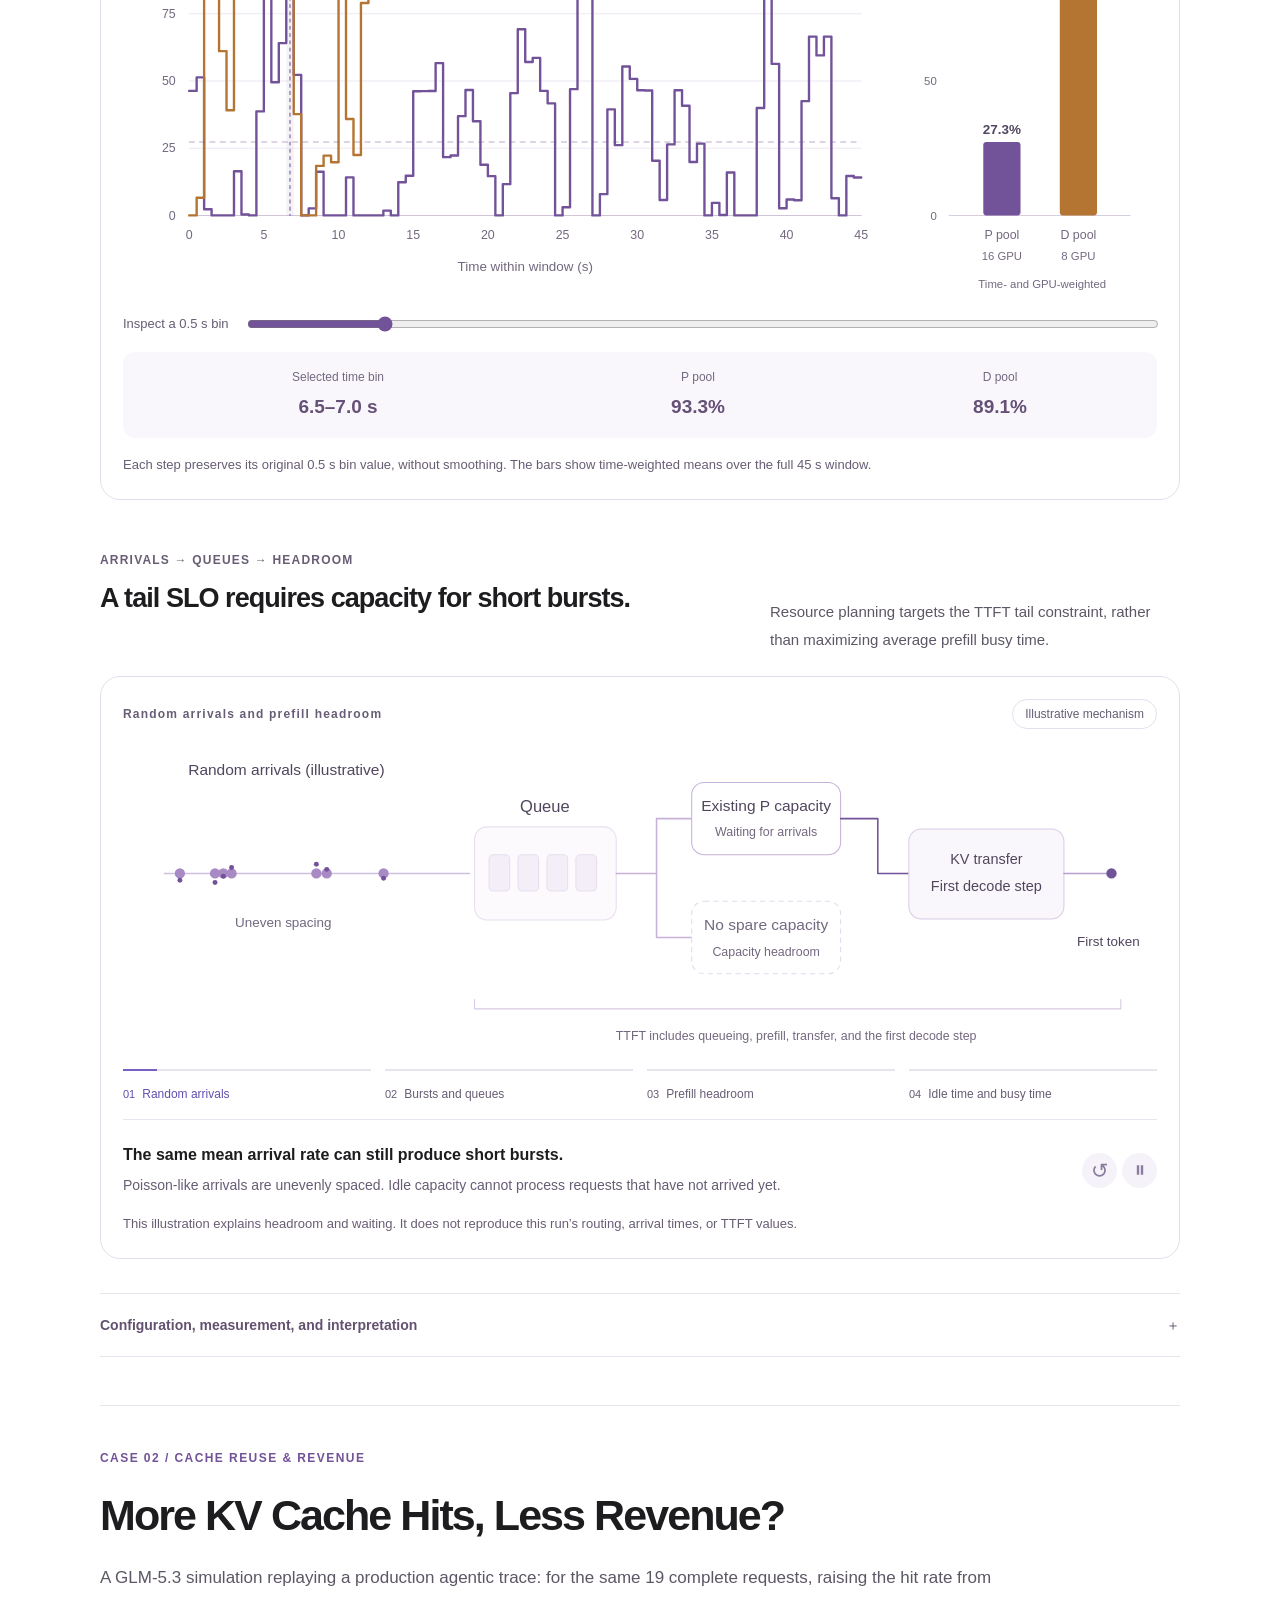
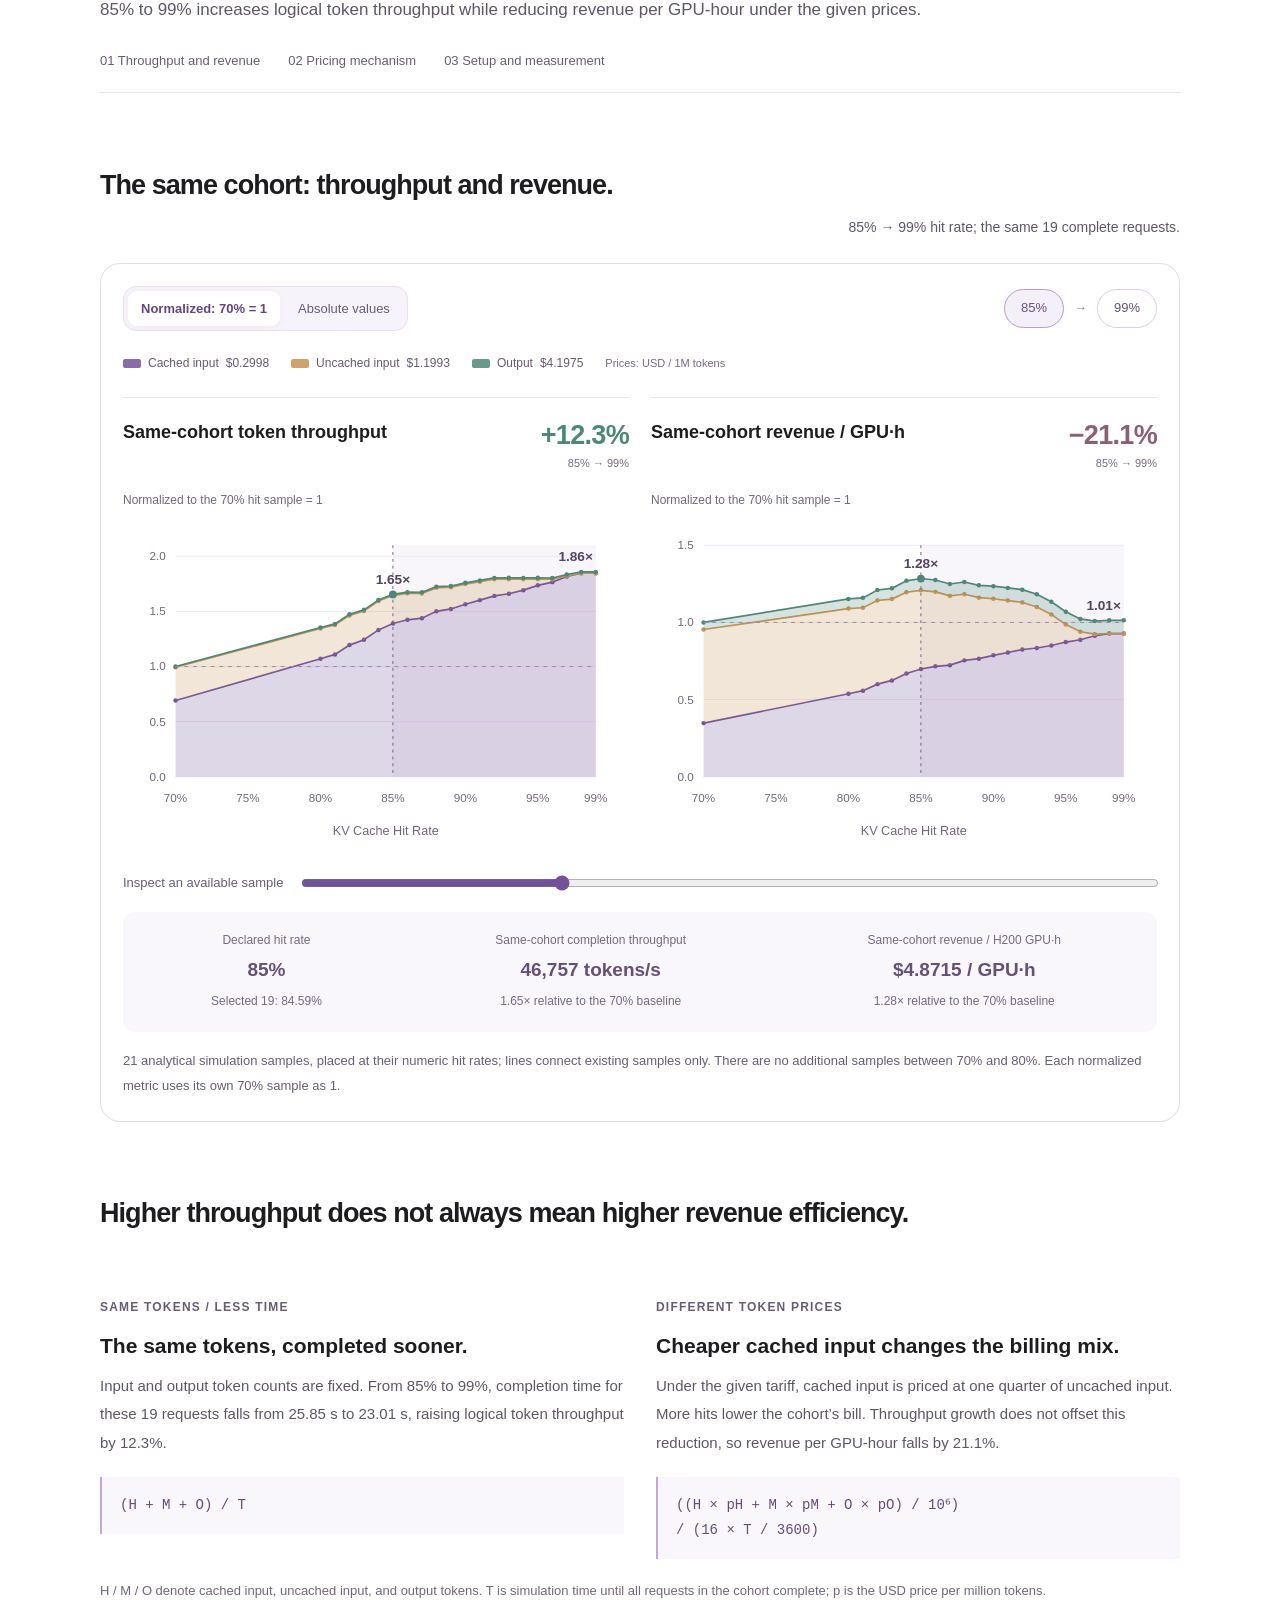
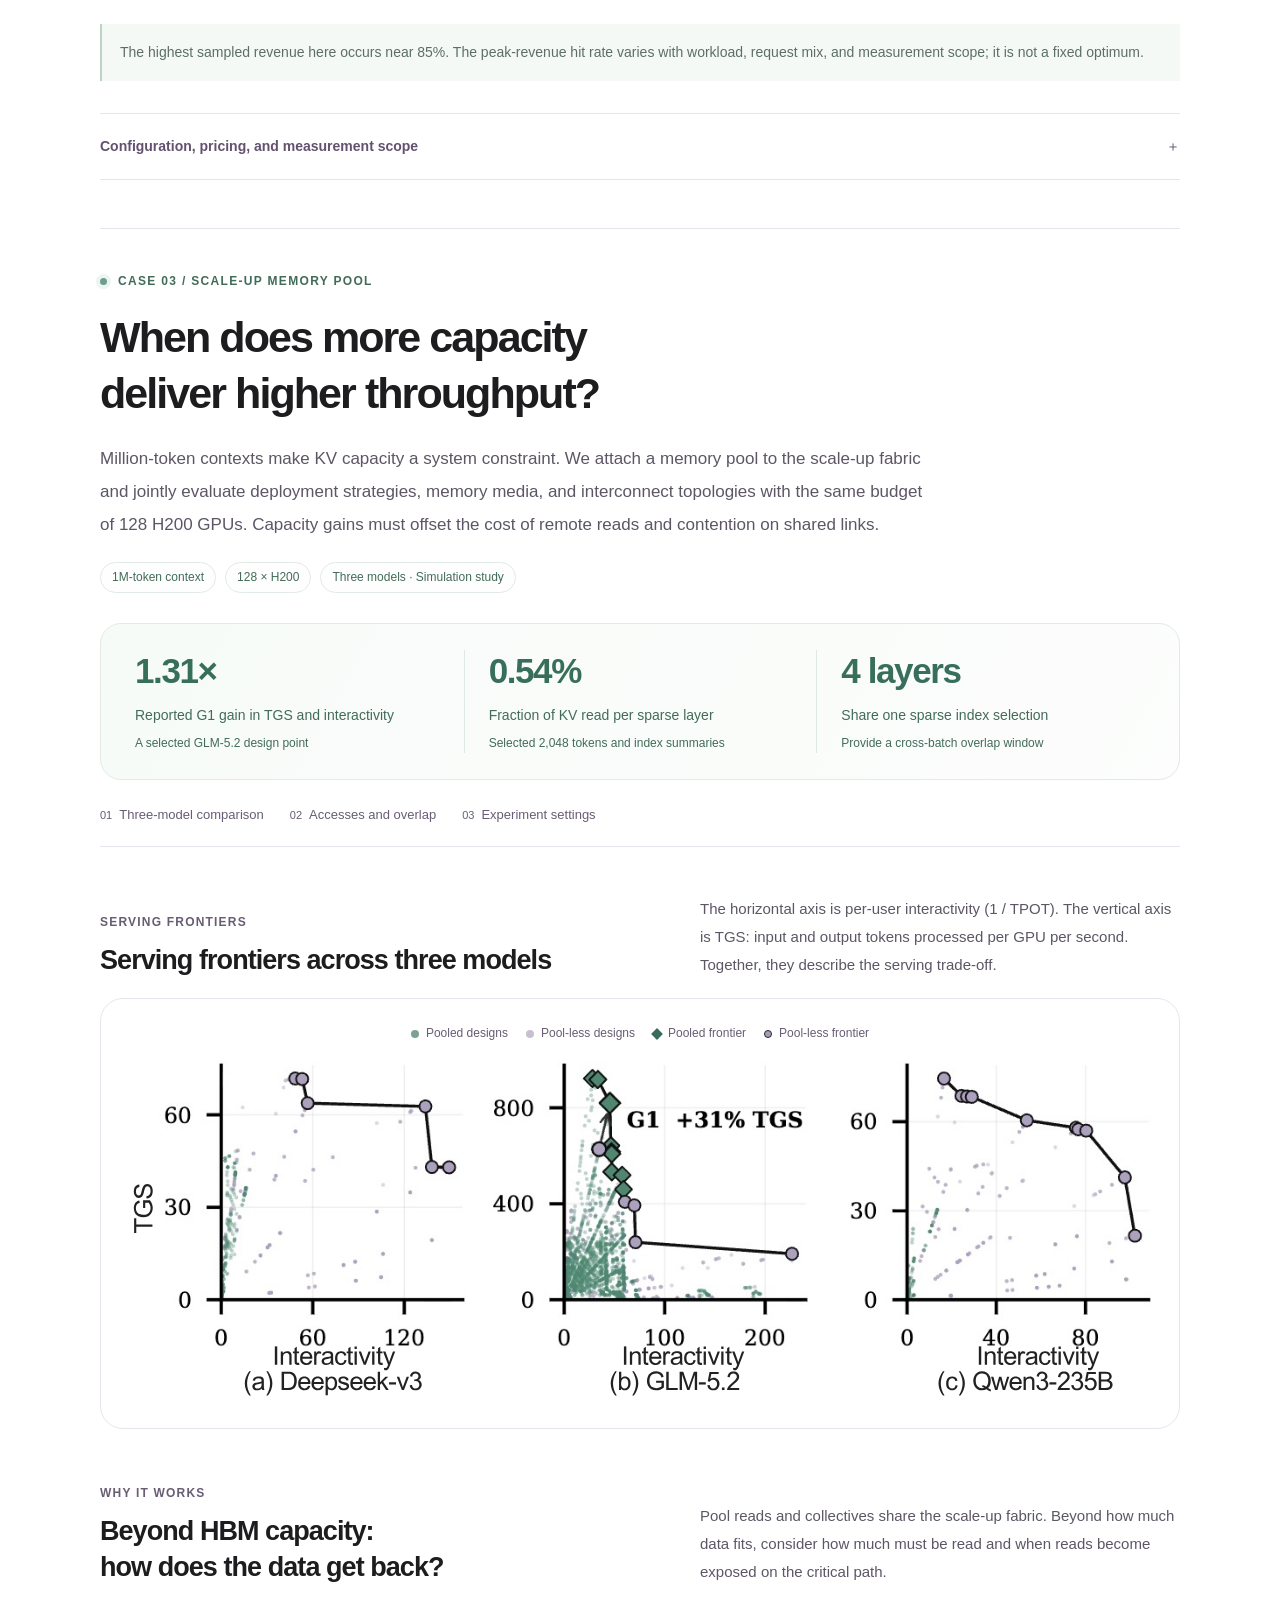
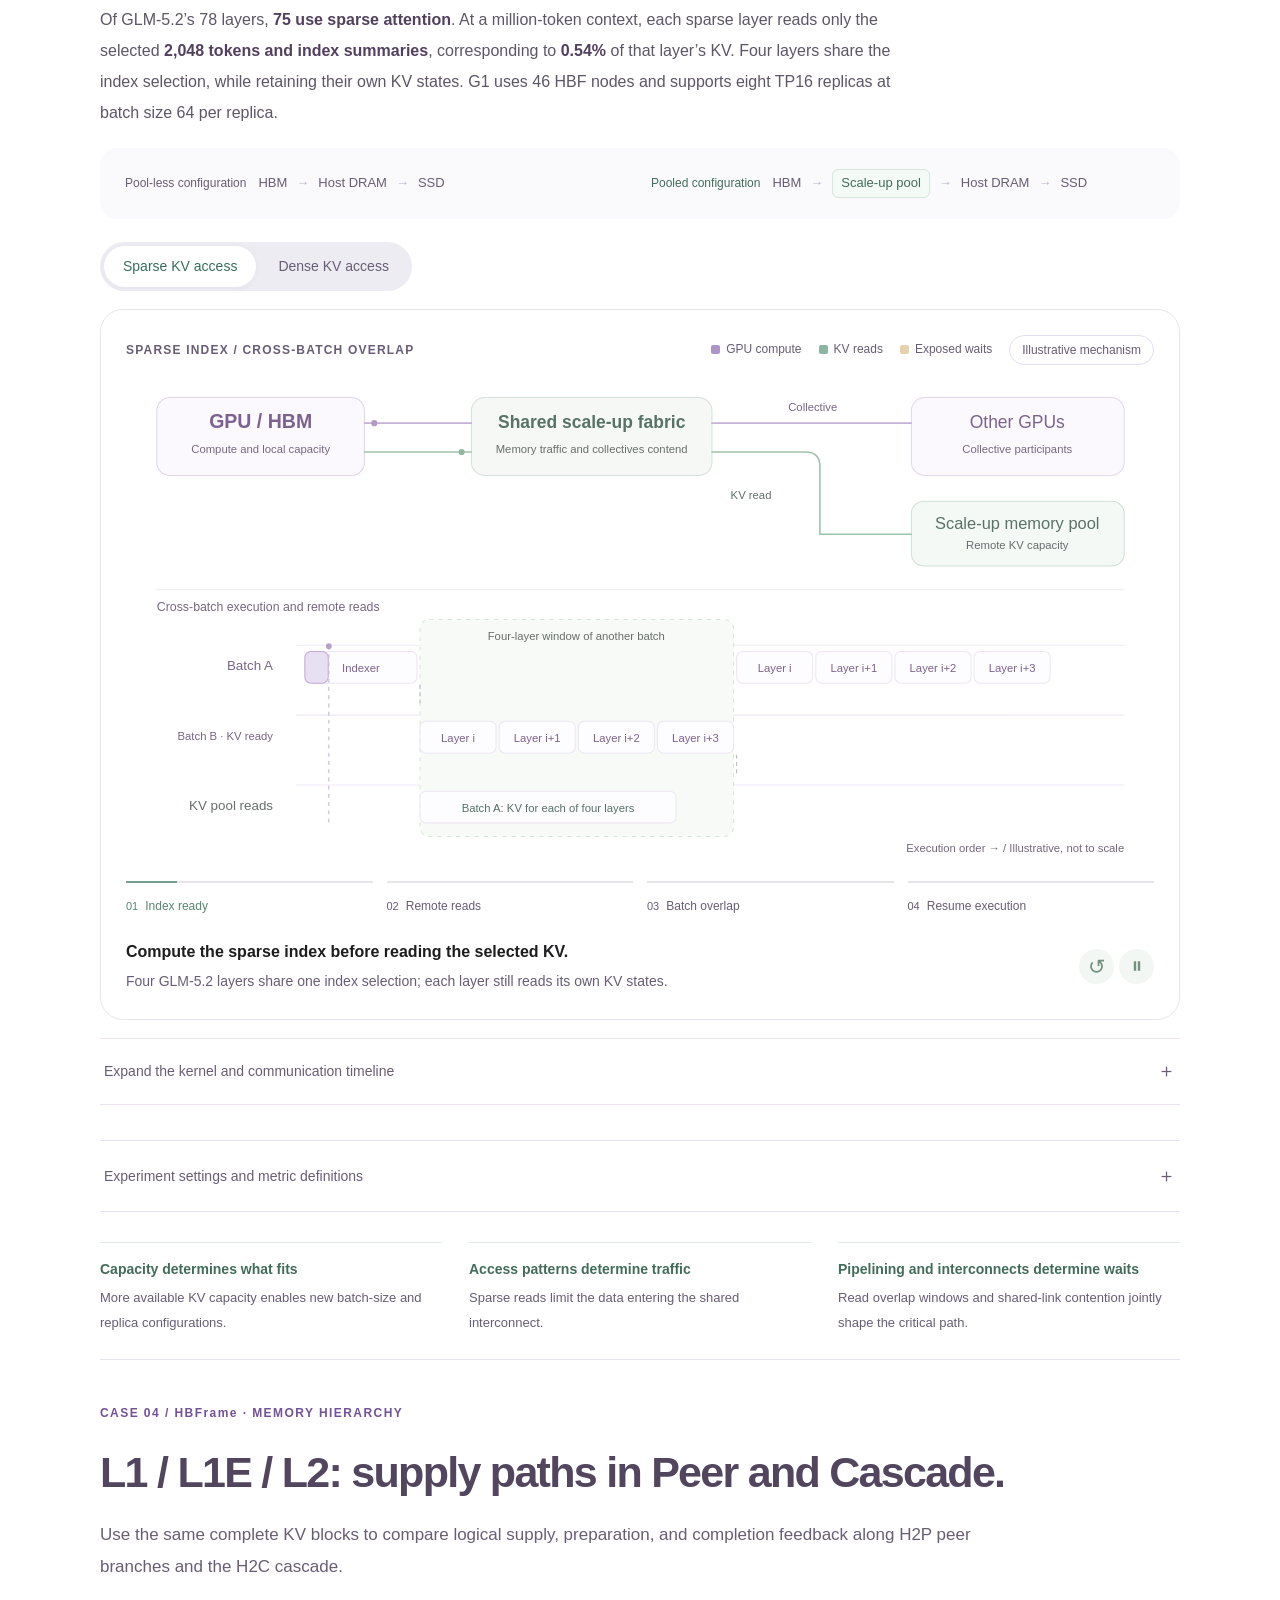
==== commit af735fed: "Add cache hit rate throughput and revenue case as CASE 02" ====
--- a/en/index.html
+++ b/en/index.html
@@ -10,18 +10,21 @@
   <link rel="stylesheet" href="../styles.css">
   <link rel="stylesheet" href="../case-studies.css">
   <link rel="stylesheet" href="../prefill-slo.css?v=20261111-slo-zero">
+  <link rel="stylesheet" href="../cache-revenue.css?v=20261112-cache">
   <link rel="stylesheet" href="../hbframe-tier.css?v=20261112-controls">
   <link rel="stylesheet" href="../readability.css?v=20261111-title-descenders">
-  <script defer src="../data/i18n.js?v=20261111-slo-zero"></script>
+  <script defer src="../data/i18n.js?v=20261112-cache"></script>
   <script defer src="../data/prefill-slo.js?v=20261111-slo"></script>
+  <script defer src="../data/cache-revenue.js?v=20261112-cache"></script>
   <script defer src="../data/hbframe-tier.js?v=20261111-hbframe"></script>
-  <script defer src="../data/cases.js?v=20261111-hbframe"></script>
+  <script defer src="../data/cases.js?v=20261112-cache"></script>
   <script defer src="../scripts/timeline.js"></script>
   <script defer src="../scripts/figures.js?v=20261111-fonts"></script>
   <script defer src="../scripts/case-studies.js?v=20261111-fonts"></script>
   <script defer src="../scripts/prefill-slo-case.js?v=20261111-slo-zero"></script>
+  <script defer src="../scripts/cache-revenue-case.js?v=20261112-cache"></script>
   <script defer src="../scripts/hbframe-tier-case.js?v=20261111-hbframe"></script>
-  <script defer src="../scripts/app.js?v=20261111-hbframe"></script>
+  <script defer src="../scripts/app.js?v=20261112-cache"></script>
 </head>
 <body>
   <a class="skip-link" href="#background">Skip to background</a>
--- a/cache-revenue.css
+++ b/cache-revenue.css
@@ -0,0 +1,55 @@
+.cache-revenue-case{--cr-purple:#725298;--cr-green:#4f8777;min-width:0;border-top:1px solid var(--border);padding:43px 0 24px;scroll-margin-top:88px}
+.cr-kicker{font-size:12px;font-weight:600;letter-spacing:.12em;color:#725298}
+.cr-header h3{font-size:clamp(29px,3.4vw,43px);line-height:1.3;letter-spacing:-.045em;margin-top:19px;font-weight:600}
+.cr-header>p:not(.cr-kicker){font-size:17px;line-height:1.9;color:var(--muted);max-width:920px;margin-top:18px}
+.cr-nav{display:flex;gap:18px 28px;flex-wrap:wrap;margin-top:25px;padding-bottom:20px;border-bottom:1px solid var(--border);font-size:13px;color:#685d74}
+.cr-section{margin-top:38px;scroll-margin-top:90px;min-width:0}
+.cr-section-heading{display:flex;align-items:flex-end;justify-content:space-between;gap:25px;margin-bottom:22px}
+.cr-section-heading h4{font-size:27px;font-weight:550;line-height:1.4;letter-spacing:-.035em}
+.cr-section-heading>p{font-size:14px;line-height:1.85;color:var(--muted);max-width:360px}
+.cr-figure{margin:0;padding:22px;border:1px solid #e4daed;border-radius:20px;background:#fff;min-width:0}
+.cr-toolbar{display:flex;justify-content:space-between;gap:14px;align-items:center;flex-wrap:wrap}
+.cr-scale{display:flex;gap:5px;padding:4px;border:1px solid #e9e0f0;border-radius:13px;background:#f7f3fa;max-width:100%;flex-wrap:wrap}
+.cr-scale button{padding:8px 13px;border:0;border-radius:9px;font-size:13px;line-height:1.5;color:#685d74;background:transparent}
+.cr-scale button[aria-pressed=true]{background:#fff;color:#654582;font-weight:550;box-shadow:0 2px 8px #6042770b}
+.cr-jumps{display:flex;gap:10px;align-items:center;color:#867591;font-size:13px}
+.cr-jumps button{background:#fff;border:1px solid #ddcde9;border-radius:999px;padding:8px 16px;font-size:13px;color:#695080}
+.cr-jumps button[aria-pressed=true]{background:#f5effa;border-color:#b99bce}
+.cr-legend{display:flex;gap:10px 22px;flex-wrap:wrap;margin:22px 0;font-size:12px;line-height:1.8;color:#665b71;align-items:center}
+.cr-legend span{display:inline-flex;gap:7px;align-items:center;flex-wrap:wrap}
+.cr-legend i{height:9px;width:18px;border-radius:2px;display:inline-block;opacity:.85}
+.cr-legend small{font-size:12px;font-variant-numeric:tabular-nums}
+.cr-legend em{font-size:11px;color:#756980;font-style:normal}
+.cr-panels{display:grid;grid-template-columns:repeat(2,minmax(0,1fr));gap:22px;min-width:0}
+.cr-panel{min-width:0;border-top:1px solid #ede5f2;padding-top:21px}
+.cr-panel-heading{display:flex;align-items:flex-start;justify-content:space-between;gap:16px;min-height:58px}
+.cr-panel-heading h5{font-size:18px;line-height:1.55;font-weight:550;max-width:280px;margin:0}
+.cr-delta{font-size:27px;font-weight:600;line-height:1.2;letter-spacing:-.025em;color:#4f8777;text-align:right;white-space:nowrap}
+.cr-delta.revenue{color:#8b6074}
+.cr-delta small{display:block;font-size:11px;font-weight:400;color:#746980;letter-spacing:0;margin-top:6px}
+.cr-mode-label{font-size:12px;color:#71667c;margin:13px 0 7px;line-height:1.8}
+.cr-scroll-hint{display:none;font-size:11px;color:#746980;line-height:1.8}
+.cr-chart-scroll{overflow-x:auto;overscroll-behavior-inline:contain;min-width:0}
+.cr-chart-scroll svg{display:block;width:100%;min-width:460px;height:auto;touch-action:pan-x pan-y}
+.cr-scrubber{display:grid;grid-template-columns:auto minmax(0,1fr);align-items:center;gap:16px;color:#685d74;font-size:13px;margin-top:14px}
+.cr-scrubber input{width:100%;min-width:0;accent-color:#725298;cursor:pointer}
+.cr-readouts{display:grid;grid-template-columns:.8fr 1.1fr 1.1fr;gap:12px;margin-top:18px;padding:18px 12px;background:#faf7fc;border-radius:12px}
+.cr-readouts>div{min-width:0;text-align:center}
+.cr-readouts small{display:block;font-size:12px;line-height:1.7;color:#746980}
+.cr-readouts strong{display:block;font-size:19px;line-height:1.6;font-weight:550;color:#655076;margin-top:5px;font-variant-numeric:tabular-nums;overflow-wrap:anywhere}
+.cr-readouts span{font-size:12px;line-height:1.8;color:#746980}
+.cr-figure>figcaption{font-size:13px;line-height:1.9;color:#685d74;margin-top:17px}
+.cr-explanation{display:grid;grid-template-columns:1fr 1fr;gap:32px}
+.cr-explanation h5{font-size:21px;line-height:1.6;font-weight:550;margin:9px 0}
+.cr-explanation p{font-size:15px;line-height:1.9;color:var(--muted)}
+.cr-explanation code{display:block;background:#faf7fc;border-left:2px solid #c3a7d8;padding:16px 18px;margin-top:20px;font-size:14px;line-height:1.8;color:#654d77;white-space:normal;overflow-wrap:anywhere}
+.cr-variables{font-size:13px;line-height:1.9;color:#71667c;margin-top:20px}
+.cr-peak-note{font-size:14px;line-height:1.9;color:#5d6f65;background:#f5f9f6;border-left:2px solid #bdd3c6;padding:15px 18px;margin-top:20px}
+.cr-settings{margin-top:32px;border-block:1px solid var(--border);scroll-margin-top:90px}
+.cr-settings summary{cursor:pointer;padding:20px 0;display:flex;justify-content:space-between;gap:14px;font-size:14px;line-height:1.8;font-weight:550;color:#63516f;list-style:none}
+.cr-settings summary::-webkit-details-marker{display:none}
+.cr-settings-body{display:grid;grid-template-columns:1fr 1fr;gap:24px 35px;padding-bottom:24px;font-size:14px;line-height:1.9;color:#685d74}
+.cr-settings h5{font-size:15px;font-weight:550;color:#5f4574;margin-bottom:9px}
+.cr-settings p+p{margin-top:8px}
+@media(max-width:1000px){.cr-panels{grid-template-columns:1fr;gap:22px}.cr-chart-scroll svg{max-height:410px}.cr-scroll-hint{display:block}.cr-section-heading{align-items:flex-start;flex-direction:column;gap:14px}.cr-section-heading>p{max-width:none}.cr-readouts{grid-template-columns:repeat(3,minmax(0,1fr))}.cr-readouts strong{font-size:17px}}
+@media(max-width:600px){.cache-revenue-case{padding-top:31px}.cr-header h3{font-size:29px;line-height:1.4}.cr-header>p:not(.cr-kicker){font-size:15px}.cr-nav{font-size:12px;gap:13px 18px}.cr-section{margin-top:32px}.cr-section-heading h4{font-size:24px}.cr-section-heading>p{font-size:13px}.cr-figure{padding:14px;border-radius:16px}.cr-scale button{font-size:12px;padding:8px 10px}.cr-jumps button{padding:7px 14px;font-size:12px}.cr-legend{font-size:11px;gap:7px 16px;margin:17px 0}.cr-legend small{font-size:11px}.cr-panel-heading h5{font-size:17px}.cr-delta{font-size:25px}.cr-mode-label{font-size:11px}.cr-chart-scroll svg{min-width:460px}.cr-scrubber{grid-template-columns:1fr;gap:8px;font-size:12px}.cr-readouts{grid-template-columns:1fr;gap:15px}.cr-readouts strong{font-size:20px}.cr-readouts small,.cr-readouts span{font-size:12px}.cr-figure>figcaption{font-size:12px}.cr-explanation{grid-template-columns:1fr;gap:24px}.cr-explanation h5{font-size:19px}.cr-explanation p{font-size:14px}.cr-explanation code{font-size:13px}.cr-variables{font-size:12px}.cr-peak-note{font-size:13px}.cr-settings-body{grid-template-columns:1fr;font-size:13px;gap:22px}}
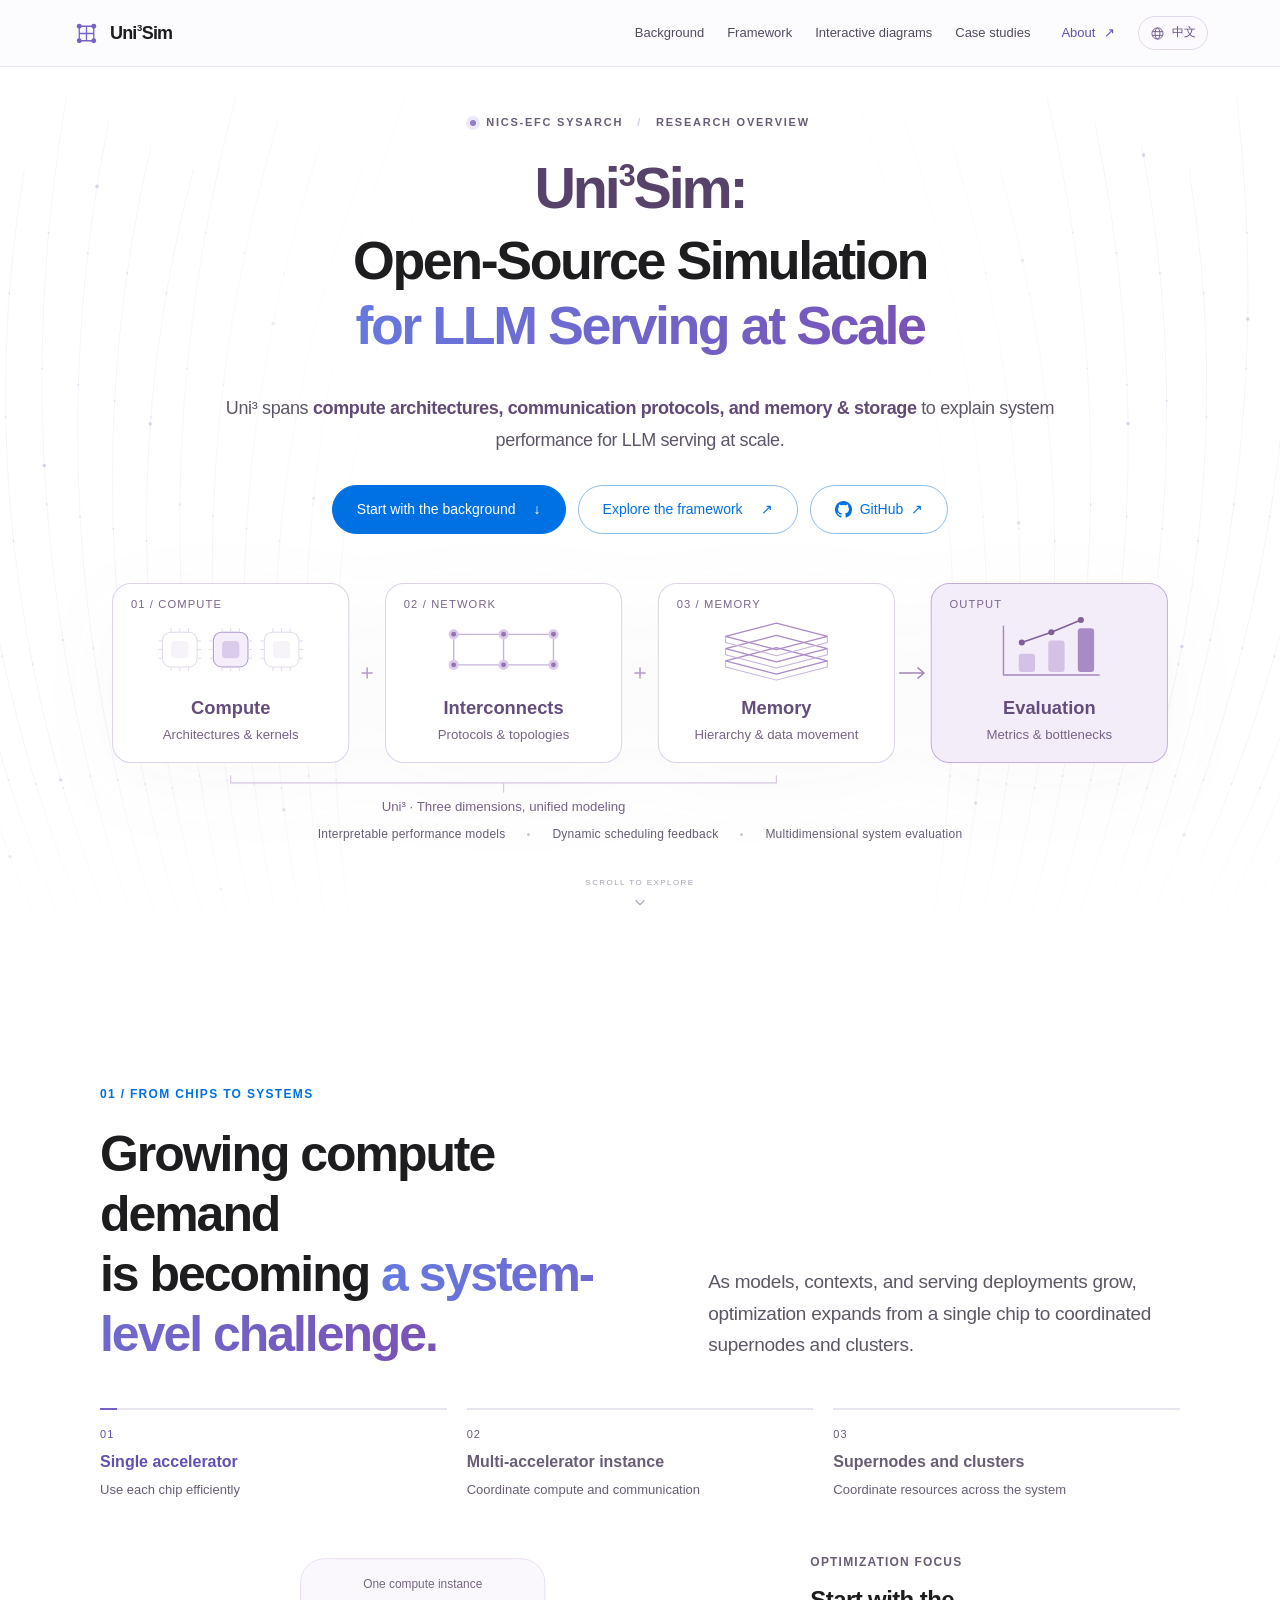
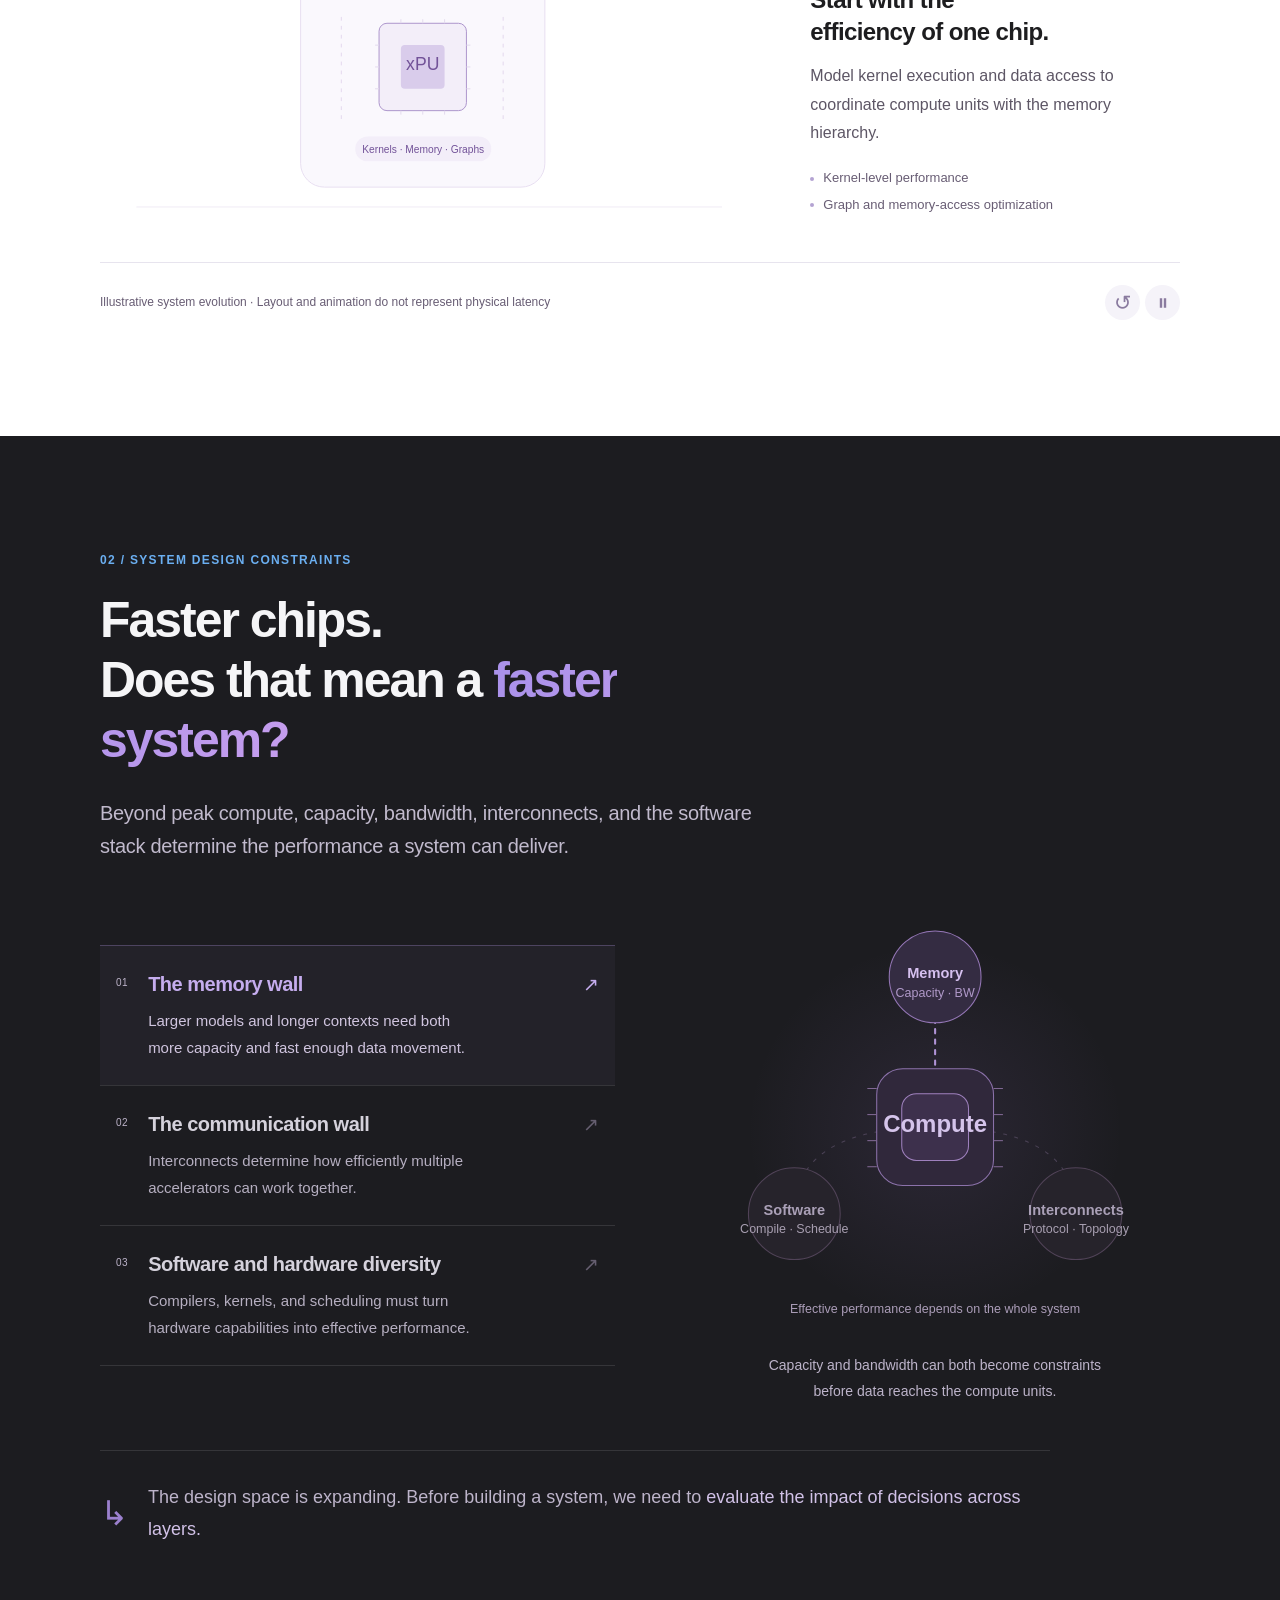
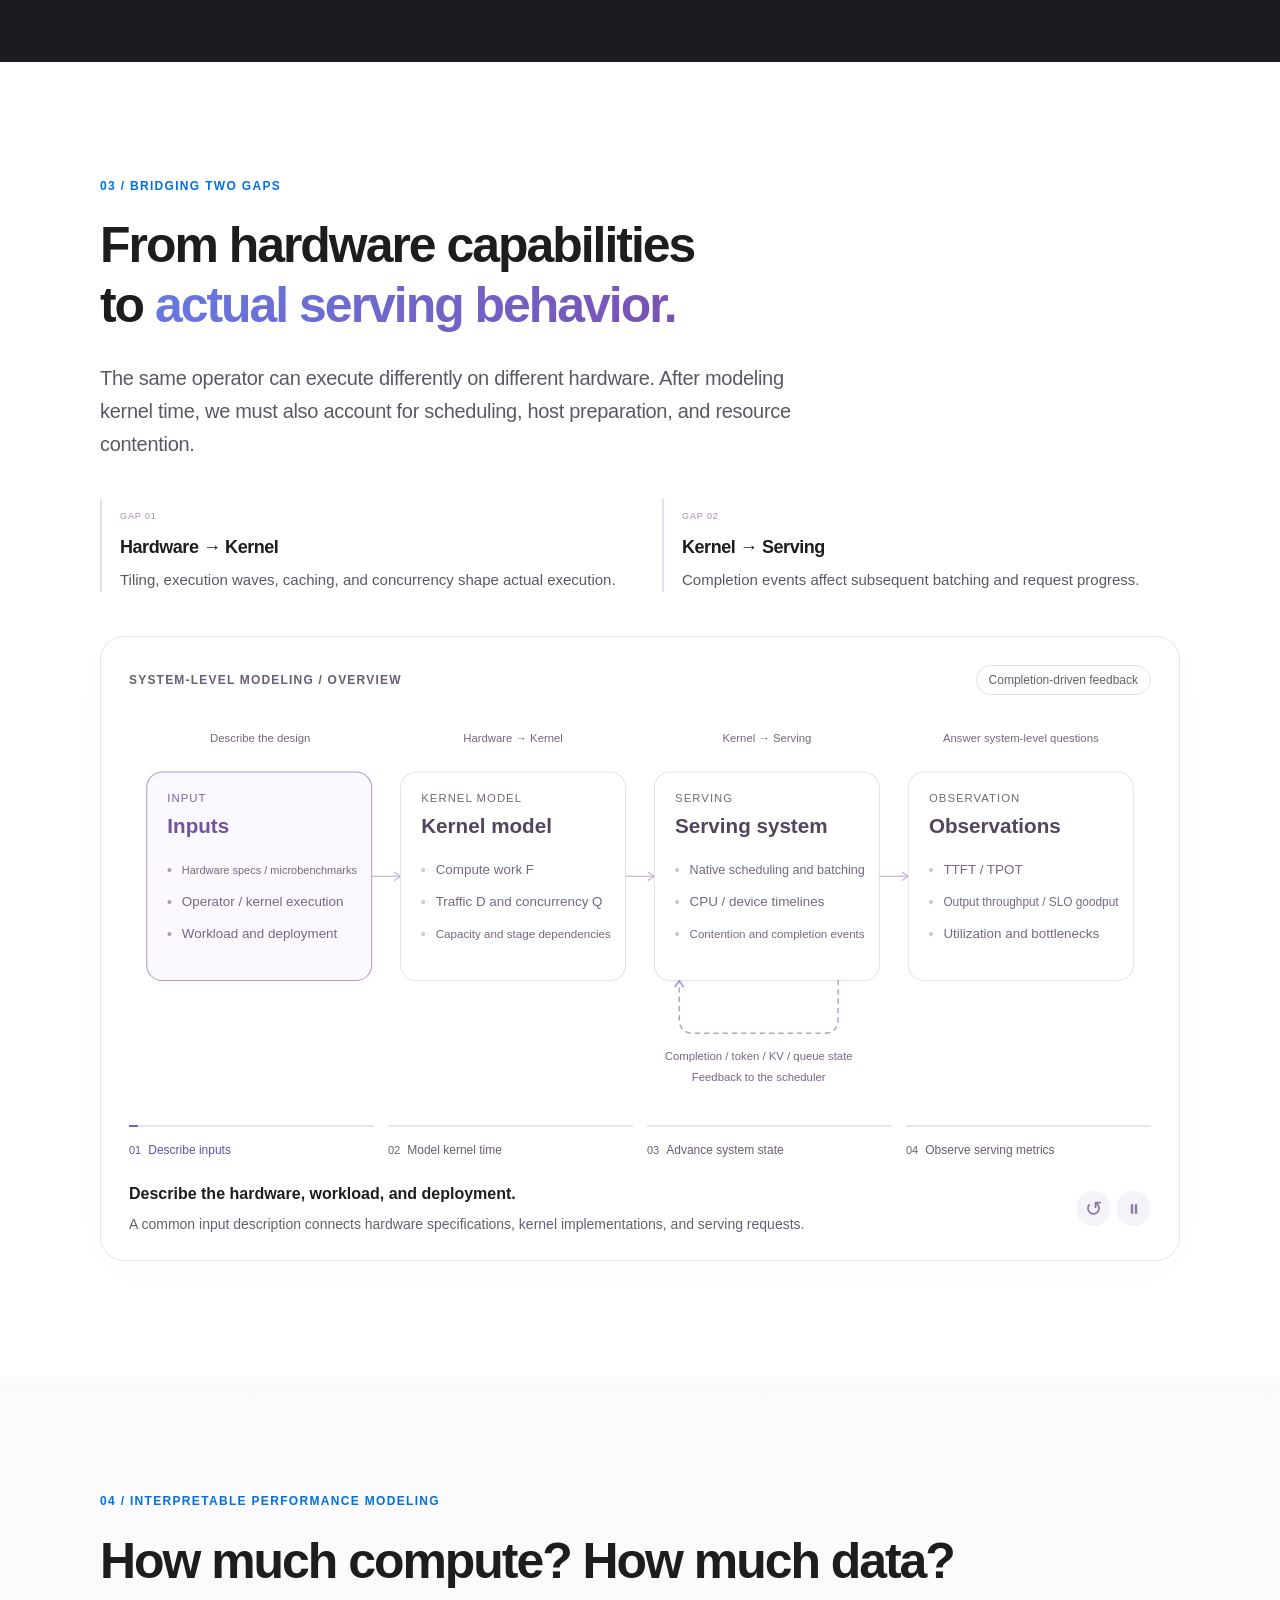
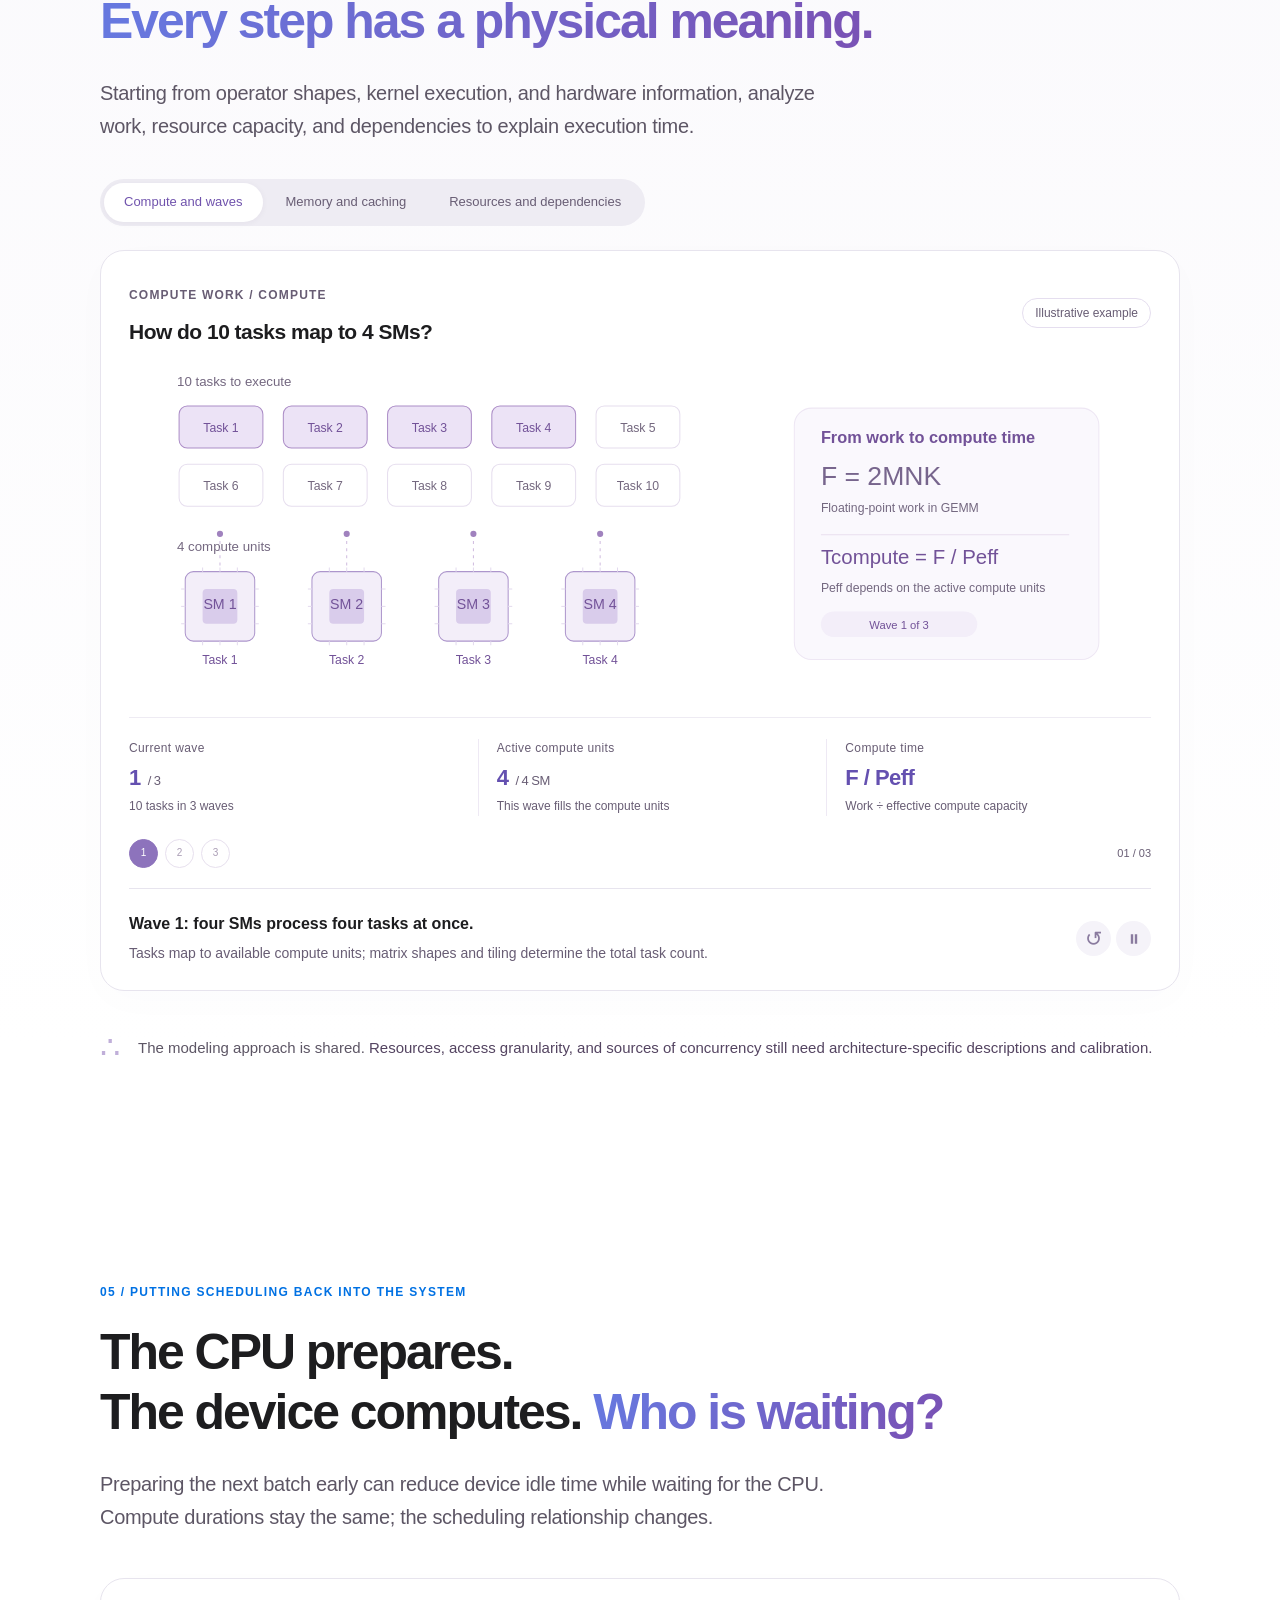
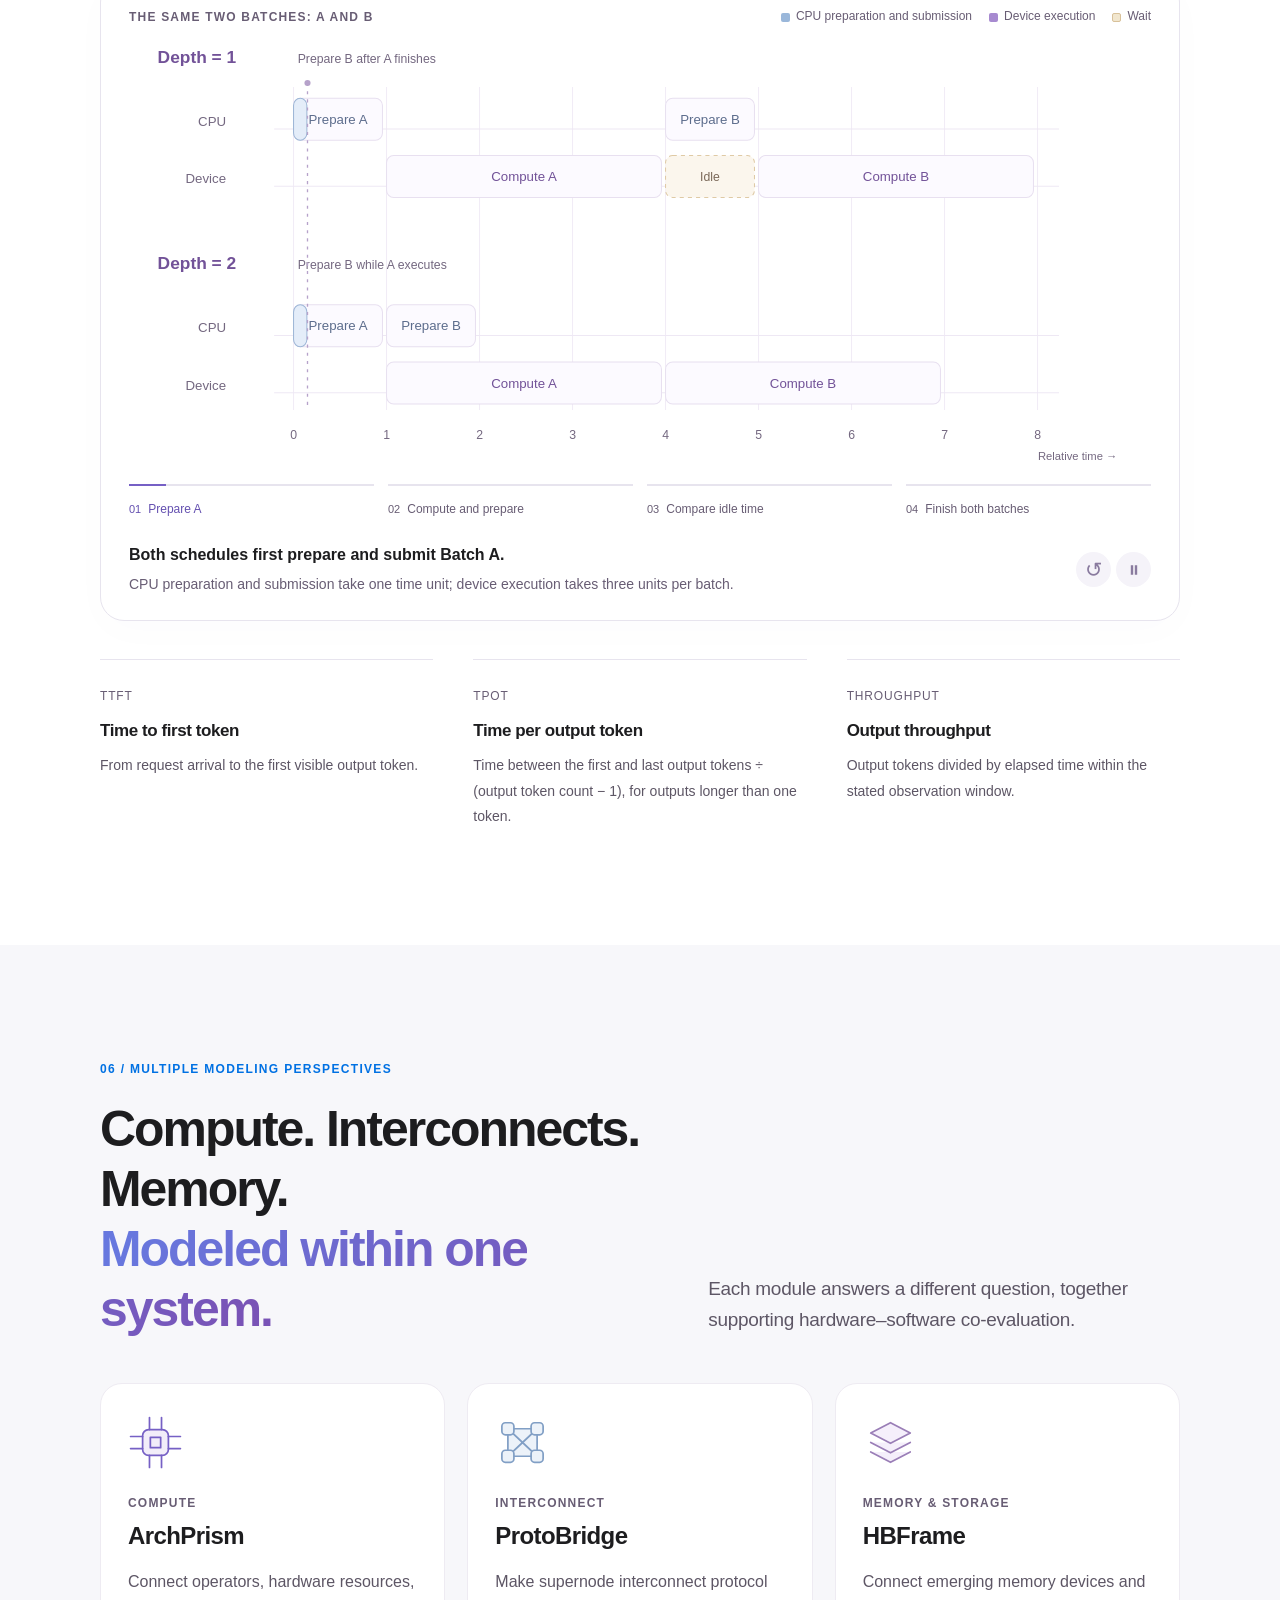
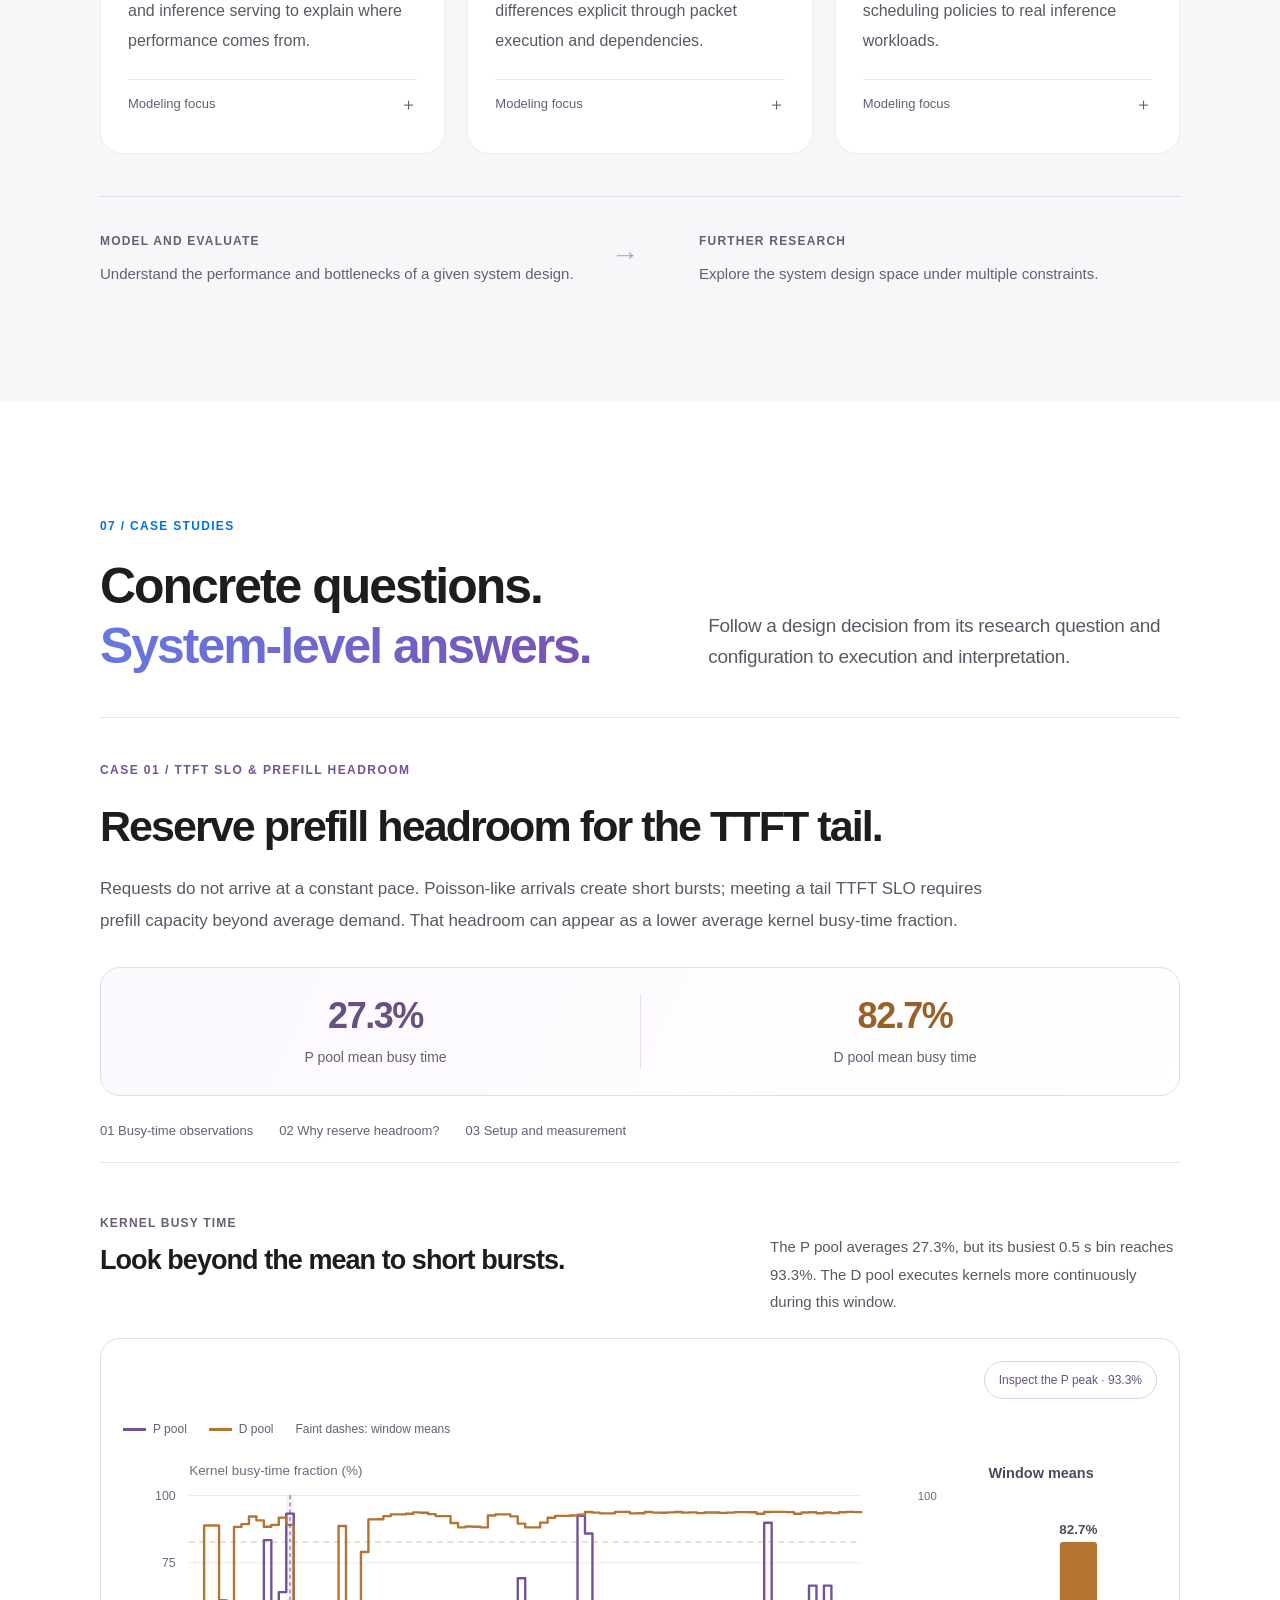
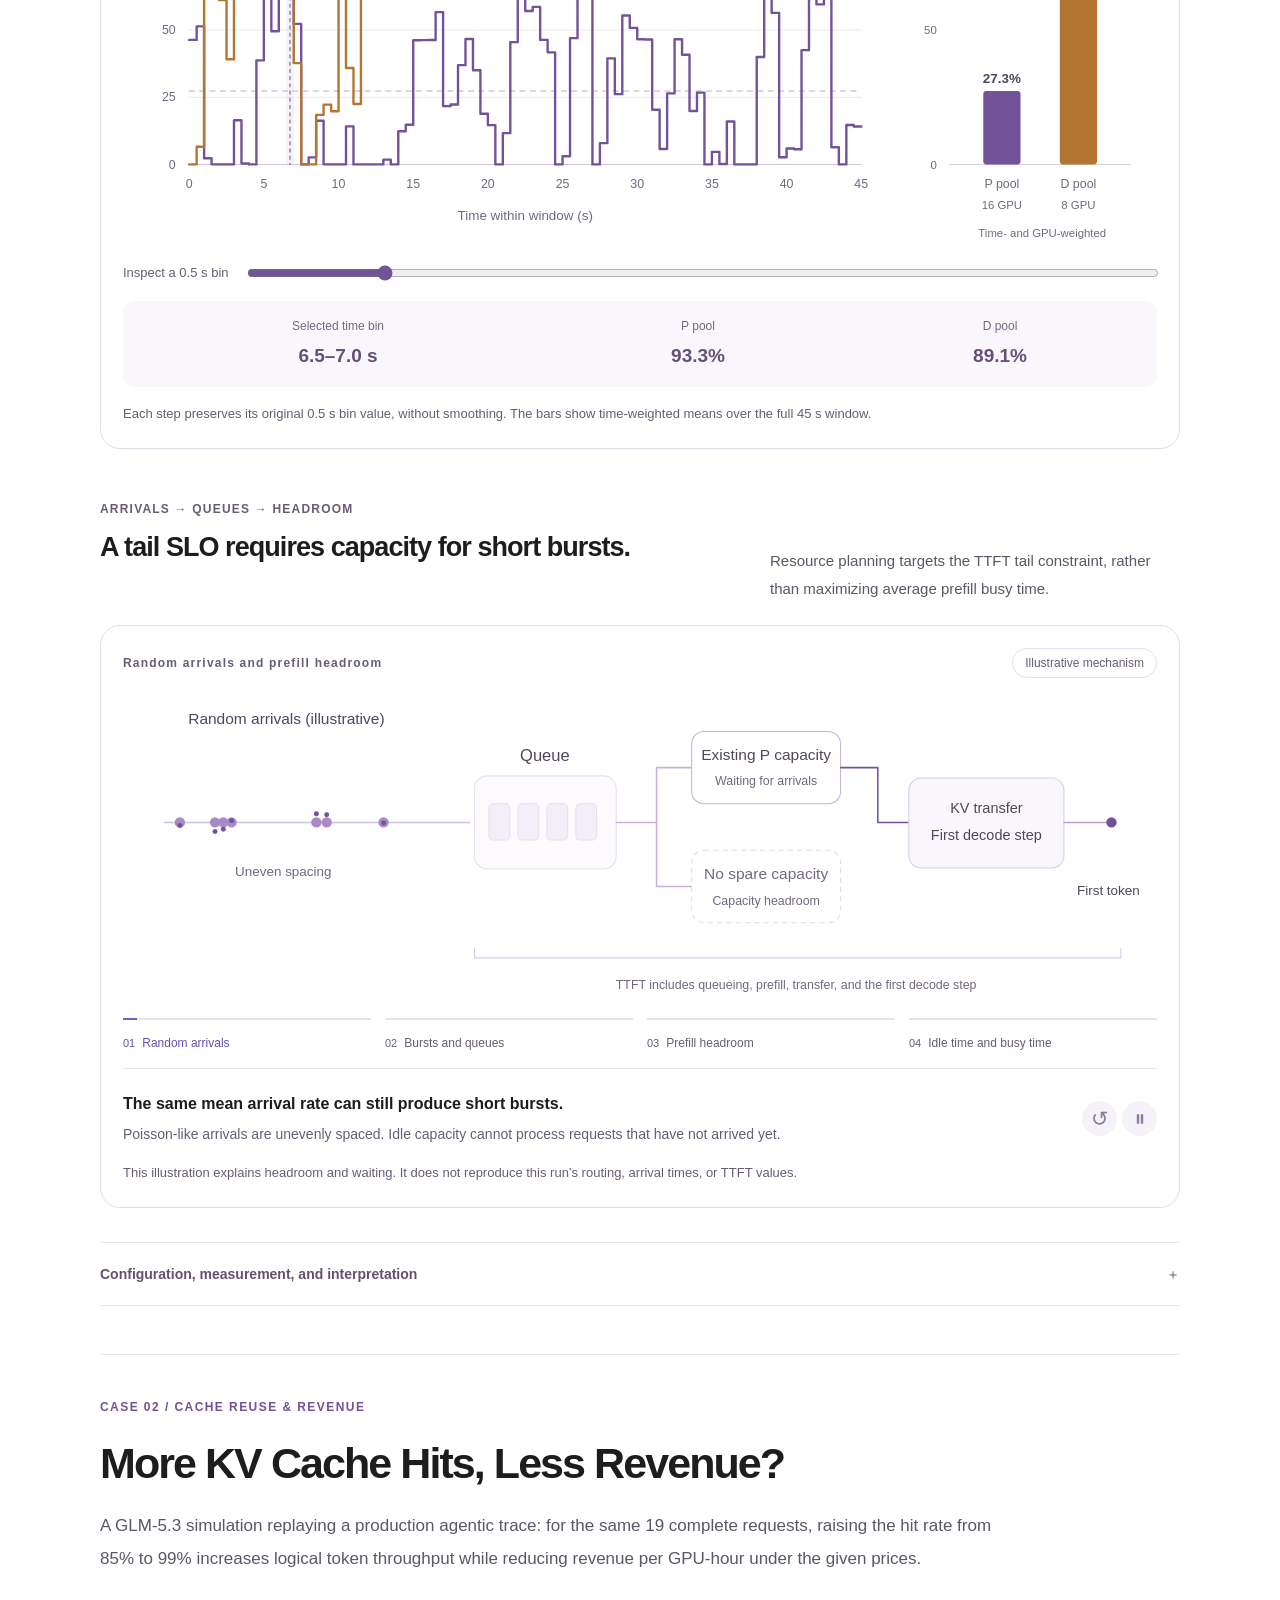
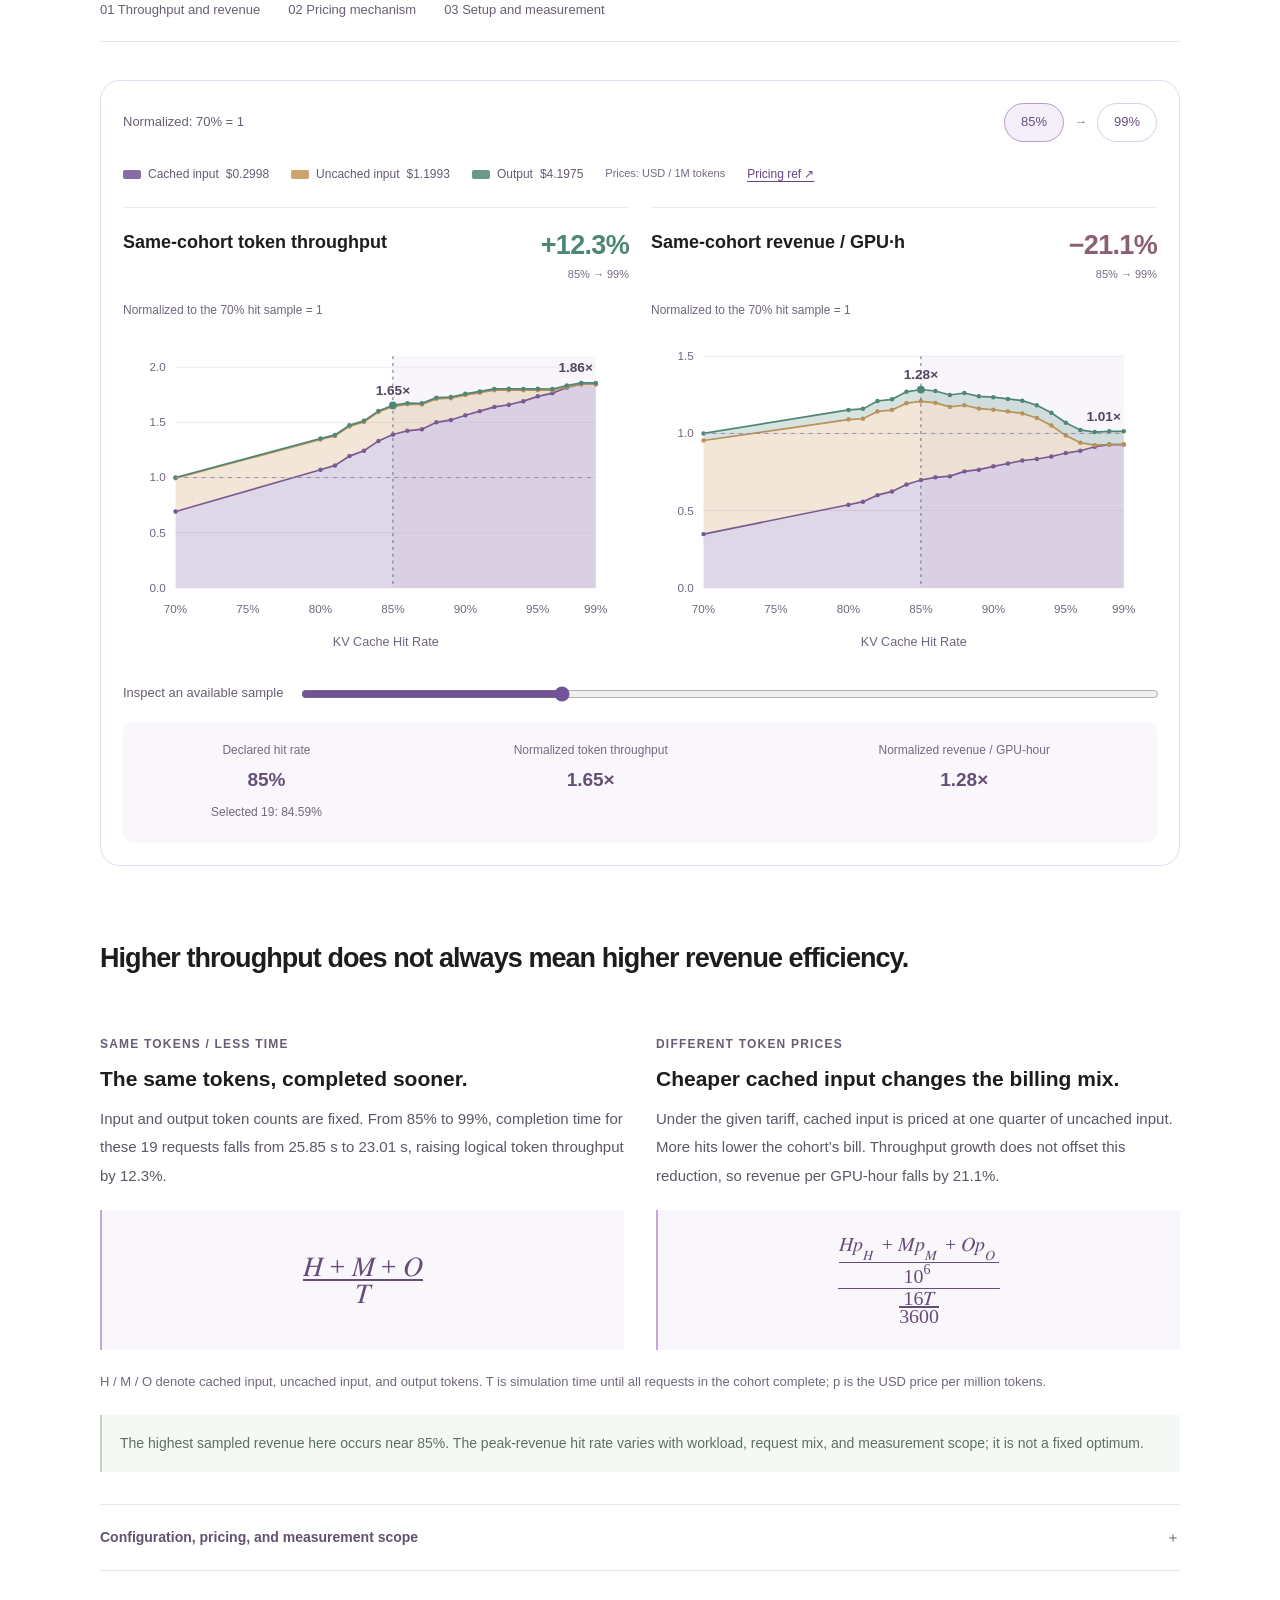
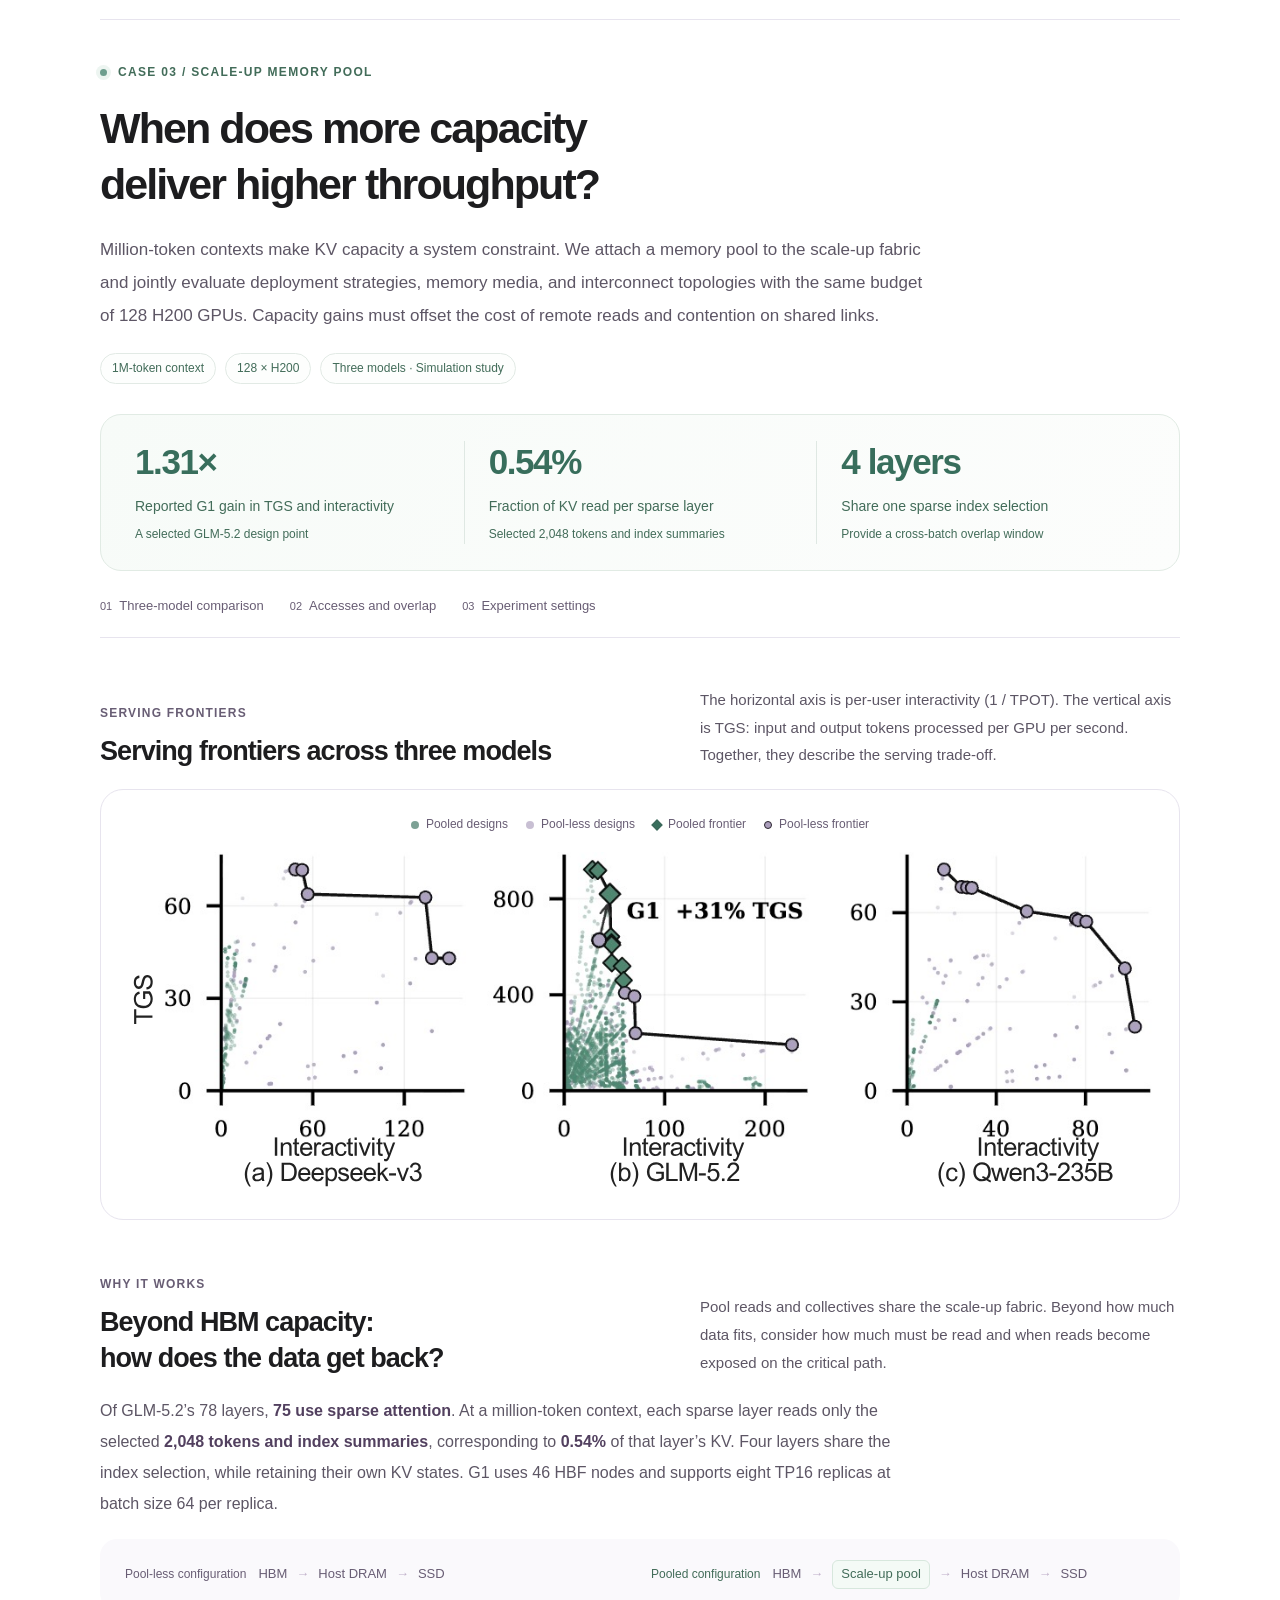
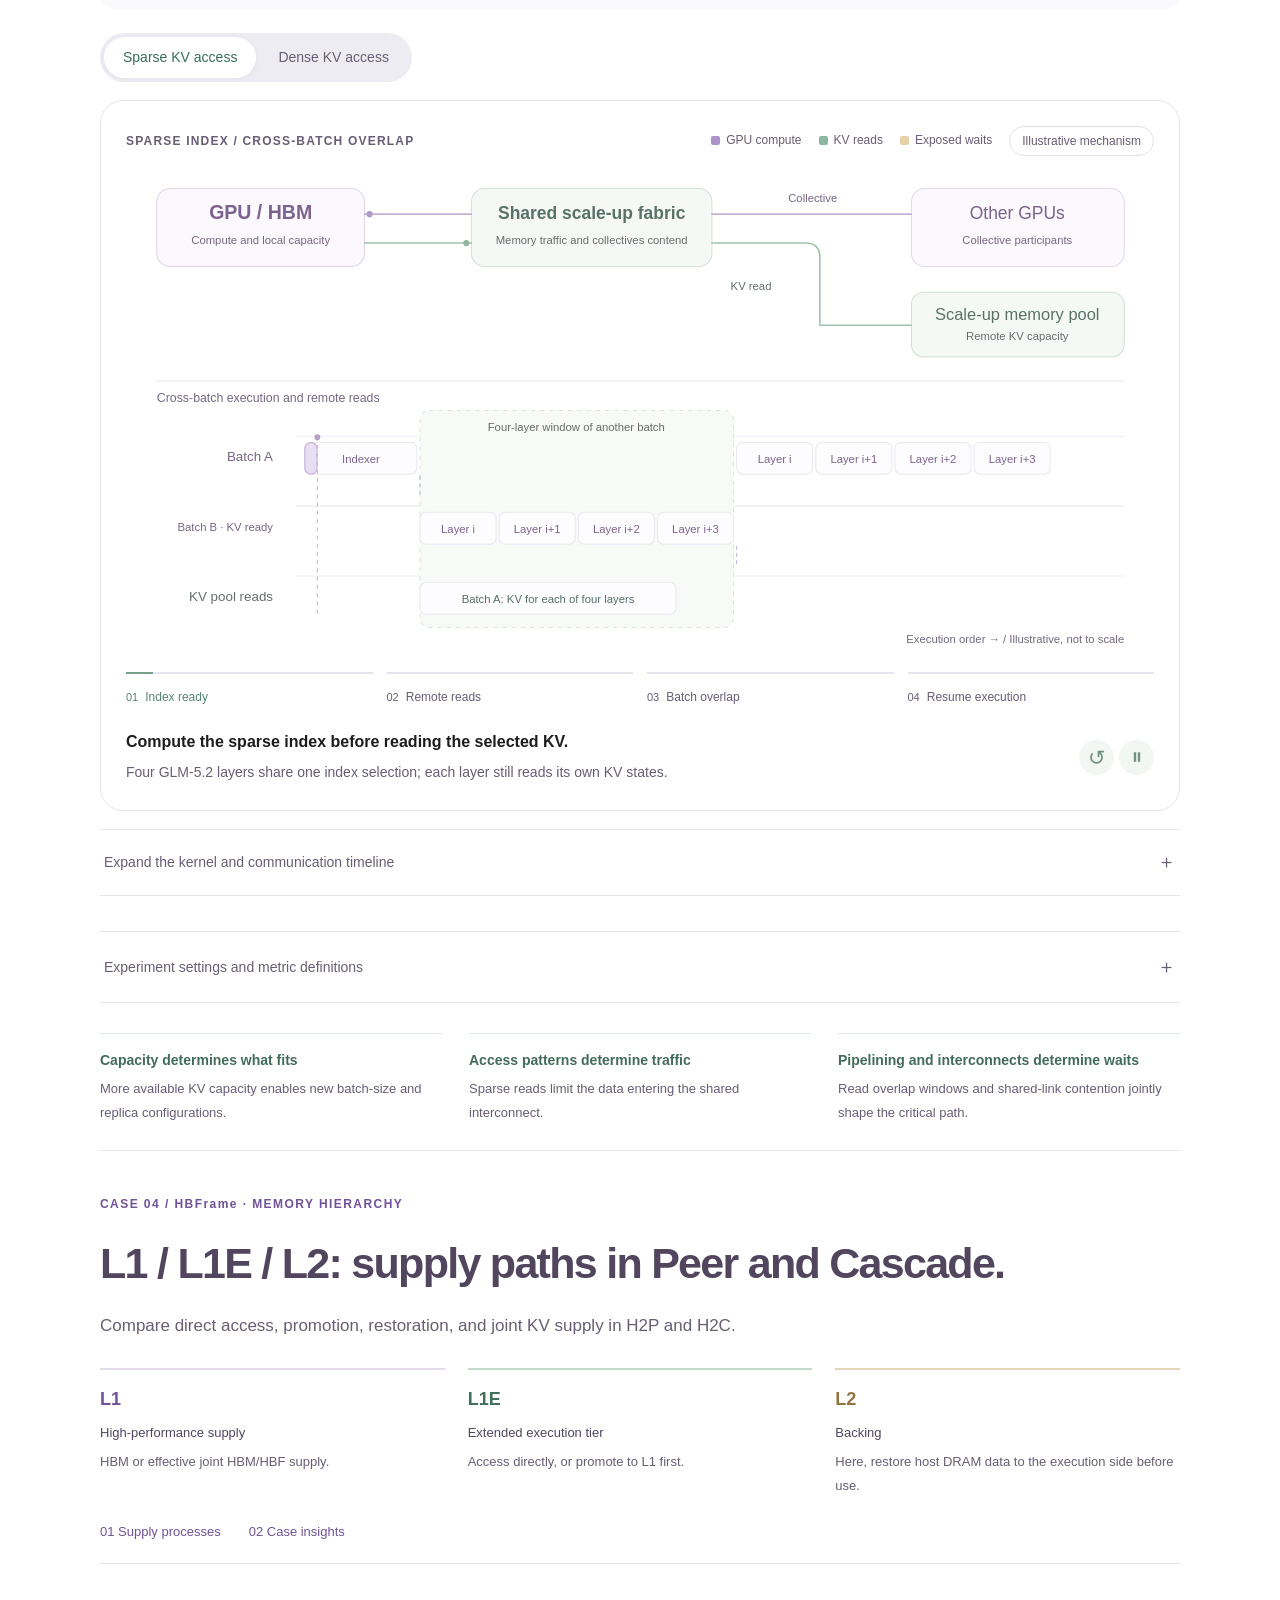
==== commit a2673518: "Simplify case displays, typeset formulas and shorten HBFrame text" ====
--- a/en/index.html
+++ b/en/index.html
@@ -10,21 +10,21 @@
   <link rel="stylesheet" href="../styles.css">
   <link rel="stylesheet" href="../case-studies.css">
   <link rel="stylesheet" href="../prefill-slo.css?v=20261111-slo-zero">
-  <link rel="stylesheet" href="../cache-revenue.css?v=20261112-cache">
-  <link rel="stylesheet" href="../hbframe-tier.css?v=20261112-controls">
+  <link rel="stylesheet" href="../cache-revenue.css?v=20261112-cleanup">
+  <link rel="stylesheet" href="../hbframe-tier.css?v=20261112-cleanup">
   <link rel="stylesheet" href="../readability.css?v=20261111-title-descenders">
-  <script defer src="../data/i18n.js?v=20261112-cache"></script>
+  <script defer src="../data/i18n.js?v=20261112-cleanup"></script>
   <script defer src="../data/prefill-slo.js?v=20261111-slo"></script>
   <script defer src="../data/cache-revenue.js?v=20261112-cache"></script>
   <script defer src="../data/hbframe-tier.js?v=20261111-hbframe"></script>
-  <script defer src="../data/cases.js?v=20261112-cache"></script>
+  <script defer src="../data/cases.js?v=20261112-cleanup"></script>
   <script defer src="../scripts/timeline.js"></script>
   <script defer src="../scripts/figures.js?v=20261111-fonts"></script>
   <script defer src="../scripts/case-studies.js?v=20261111-fonts"></script>
-  <script defer src="../scripts/prefill-slo-case.js?v=20261111-slo-zero"></script>
-  <script defer src="../scripts/cache-revenue-case.js?v=20261112-cache"></script>
-  <script defer src="../scripts/hbframe-tier-case.js?v=20261111-hbframe"></script>
-  <script defer src="../scripts/app.js?v=20261112-cache"></script>
+  <script defer src="../scripts/prefill-slo-case.js?v=20261112-cleanup"></script>
+  <script defer src="../scripts/cache-revenue-case.js?v=20261112-cleanup"></script>
+  <script defer src="../scripts/hbframe-tier-case.js?v=20261112-cleanup"></script>
+  <script defer src="../scripts/app.js?v=20261112-cleanup"></script>
 </head>
 <body>
   <a class="skip-link" href="#background">Skip to background</a>
--- a/cache-revenue.css
+++ b/cache-revenue.css
@@ -9,9 +9,7 @@
 .cr-section-heading>p{font-size:14px;line-height:1.85;color:var(--muted);max-width:360px}
 .cr-figure{margin:0;padding:22px;border:1px solid #e4daed;border-radius:20px;background:#fff;min-width:0}
 .cr-toolbar{display:flex;justify-content:space-between;gap:14px;align-items:center;flex-wrap:wrap}
-.cr-scale{display:flex;gap:5px;padding:4px;border:1px solid #e9e0f0;border-radius:13px;background:#f7f3fa;max-width:100%;flex-wrap:wrap}
-.cr-scale button{padding:8px 13px;border:0;border-radius:9px;font-size:13px;line-height:1.5;color:#685d74;background:transparent}
-.cr-scale button[aria-pressed=true]{background:#fff;color:#654582;font-weight:550;box-shadow:0 2px 8px #6042770b}
+.cr-normalized-label{font-size:13px;line-height:1.7;color:#685d74}
 .cr-jumps{display:flex;gap:10px;align-items:center;color:#867591;font-size:13px}
 .cr-jumps button{background:#fff;border:1px solid #ddcde9;border-radius:999px;padding:8px 16px;font-size:13px;color:#695080}
 .cr-jumps button[aria-pressed=true]{background:#f5effa;border-color:#b99bce}
@@ -20,6 +18,7 @@
 .cr-legend i{height:9px;width:18px;border-radius:2px;display:inline-block;opacity:.85}
 .cr-legend small{font-size:12px;font-variant-numeric:tabular-nums}
 .cr-legend em{font-size:11px;color:#756980;font-style:normal}
+.cr-price-ref{font-size:12px;color:#654582;text-decoration:underline;text-underline-offset:3px;white-space:nowrap}
 .cr-panels{display:grid;grid-template-columns:repeat(2,minmax(0,1fr));gap:22px;min-width:0}
 .cr-panel{min-width:0;border-top:1px solid #ede5f2;padding-top:21px}
 .cr-panel-heading{display:flex;align-items:flex-start;justify-content:space-between;gap:16px;min-height:58px}
@@ -38,11 +37,12 @@
 .cr-readouts small{display:block;font-size:12px;line-height:1.7;color:#746980}
 .cr-readouts strong{display:block;font-size:19px;line-height:1.6;font-weight:550;color:#655076;margin-top:5px;font-variant-numeric:tabular-nums;overflow-wrap:anywhere}
 .cr-readouts span{font-size:12px;line-height:1.8;color:#746980}
-.cr-figure>figcaption{font-size:13px;line-height:1.9;color:#685d74;margin-top:17px}
 .cr-explanation{display:grid;grid-template-columns:1fr 1fr;gap:32px}
+.cr-explanation>div{display:flex;flex-direction:column;min-width:0}
 .cr-explanation h5{font-size:21px;line-height:1.6;font-weight:550;margin:9px 0}
 .cr-explanation p{font-size:15px;line-height:1.9;color:var(--muted)}
-.cr-explanation code{display:block;background:#faf7fc;border-left:2px solid #c3a7d8;padding:16px 18px;margin-top:20px;font-size:14px;line-height:1.8;color:#654d77;white-space:normal;overflow-wrap:anywhere}
+.cr-equation{display:flex;align-items:center;justify-content:center;min-width:0;min-height:140px;overflow-x:auto;background:#faf7fc;border-left:2px solid #c3a7d8;padding:20px 12px;margin-top:20px;color:#654d77}
+.cr-equation math{font-family:"Cambria Math","STIX Two Math","Latin Modern Math",math,serif;font-size:28px;flex-shrink:0}
 .cr-variables{font-size:13px;line-height:1.9;color:#71667c;margin-top:20px}
 .cr-peak-note{font-size:14px;line-height:1.9;color:#5d6f65;background:#f5f9f6;border-left:2px solid #bdd3c6;padding:15px 18px;margin-top:20px}
 .cr-settings{margin-top:32px;border-block:1px solid var(--border);scroll-margin-top:90px}
@@ -52,4 +52,6 @@
 .cr-settings h5{font-size:15px;font-weight:550;color:#5f4574;margin-bottom:9px}
 .cr-settings p+p{margin-top:8px}
 @media(max-width:1000px){.cr-panels{grid-template-columns:1fr;gap:22px}.cr-chart-scroll svg{max-height:410px}.cr-scroll-hint{display:block}.cr-section-heading{align-items:flex-start;flex-direction:column;gap:14px}.cr-section-heading>p{max-width:none}.cr-readouts{grid-template-columns:repeat(3,minmax(0,1fr))}.cr-readouts strong{font-size:17px}}
-@media(max-width:600px){.cache-revenue-case{padding-top:31px}.cr-header h3{font-size:29px;line-height:1.4}.cr-header>p:not(.cr-kicker){font-size:15px}.cr-nav{font-size:12px;gap:13px 18px}.cr-section{margin-top:32px}.cr-section-heading h4{font-size:24px}.cr-section-heading>p{font-size:13px}.cr-figure{padding:14px;border-radius:16px}.cr-scale button{font-size:12px;padding:8px 10px}.cr-jumps button{padding:7px 14px;font-size:12px}.cr-legend{font-size:11px;gap:7px 16px;margin:17px 0}.cr-legend small{font-size:11px}.cr-panel-heading h5{font-size:17px}.cr-delta{font-size:25px}.cr-mode-label{font-size:11px}.cr-chart-scroll svg{min-width:460px}.cr-scrubber{grid-template-columns:1fr;gap:8px;font-size:12px}.cr-readouts{grid-template-columns:1fr;gap:15px}.cr-readouts strong{font-size:20px}.cr-readouts small,.cr-readouts span{font-size:12px}.cr-figure>figcaption{font-size:12px}.cr-explanation{grid-template-columns:1fr;gap:24px}.cr-explanation h5{font-size:19px}.cr-explanation p{font-size:14px}.cr-explanation code{font-size:13px}.cr-variables{font-size:12px}.cr-peak-note{font-size:13px}.cr-settings-body{grid-template-columns:1fr;font-size:13px;gap:22px}}
+@media(max-width:600px){.cache-revenue-case{padding-top:31px}.cr-header h3{font-size:29px;line-height:1.4}.cr-header>p:not(.cr-kicker){font-size:15px}.cr-nav{font-size:12px;gap:13px 18px}.cr-section{margin-top:32px}.cr-section-heading h4{font-size:24px}.cr-section-heading>p{font-size:13px}.cr-figure{padding:14px;border-radius:16px}.cr-jumps button{padding:7px 14px;font-size:12px}.cr-legend{font-size:11px;gap:7px 16px;margin:17px 0}.cr-legend small{font-size:11px}.cr-panel-heading h5{font-size:17px}.cr-delta{font-size:25px}.cr-mode-label{font-size:11px}.cr-chart-scroll svg{min-width:460px}.cr-scrubber{grid-template-columns:1fr;gap:8px;font-size:12px}.cr-readouts{grid-template-columns:1fr;gap:15px}.cr-readouts strong{font-size:20px}.cr-readouts small,.cr-readouts span{font-size:12px}.cr-explanation{grid-template-columns:1fr;gap:24px}.cr-explanation h5{font-size:19px}.cr-explanation p{font-size:14px}.cr-variables{font-size:12px}.cr-peak-note{font-size:13px}.cr-settings-body{grid-template-columns:1fr;font-size:13px;gap:22px}}
+
+@media(max-width:600px){.cr-equation{min-height:130px;padding:18px 10px}.cr-equation math{font-size:25px}}
--- a/hbframe-tier.css
+++ b/hbframe-tier.css
@@ -187,7 +187,7 @@
 .hbframe-case .definition span{font-size:13px;line-height:1.8;display:block;margin:7px 0 0}
 .hbframe-case .definition p{font-size:13px;line-height:1.8}
 .hbframe-case .hb-nav{display:flex;gap:20px 28px;flex-wrap:wrap;padding:0 0 20px;margin-bottom:34px;border-bottom:1px solid var(--border);font-size:13px;line-height:1.7}
-.hbframe-case #case-hbframe-tier-processes,.hbframe-case #case-hbframe-tier-notes,.hbframe-case #case-hbframe-tier-settings{scroll-margin-top:90px}
+.hbframe-case #case-hbframe-tier-processes,.hbframe-case #case-hbframe-tier-notes{scroll-margin-top:90px}
 .hbframe-case .scenario-heading h4{font-size:27px;font-weight:550;line-height:1.4;letter-spacing:-.035em}
 .hbframe-case .scenario-heading span{font-size:12px;line-height:1.8}
 .hbframe-case .scenario-tabs{margin-top:20px;gap:5px}
@@ -206,6 +206,7 @@
 .hbframe-case .stages small{font-size:11px}
 .hbframe-case .caption h5{font-size:18px;line-height:1.65;font-weight:550;margin:0 0 7px}
 .hbframe-case .caption p{font-size:14px;line-height:1.85;max-width:900px}
+.hbframe-case .case-figure>.caption{min-height:0;margin:16px 0}
 .hbframe-case .counter{font-size:12px}
 .hbframe-case .pair-grid{gap:20px}
 .hbframe-case .topology-panel{padding:18px 12px;background:#fff}
@@ -224,7 +225,7 @@
 .hbframe-case .panel-gate strong{max-width:100%}
 .hbframe-case .timeline-title{font-size:12px;line-height:1.8}
 .hbframe-case .playback-note{font-size:13px;line-height:1.9;margin-top:18px}
-.hbframe-case .interpretation{gap:28px;margin-top:24px}
+.hbframe-case .interpretation{grid-template-columns:1fr;gap:0;margin-top:20px}
 .hbframe-case .interpretation h4{font-size:18px;line-height:1.7;font-weight:550;margin-bottom:9px}
 .hbframe-case .interpretation p{font-size:14px;line-height:1.9}
 .hbframe-case .details{margin-top:30px}
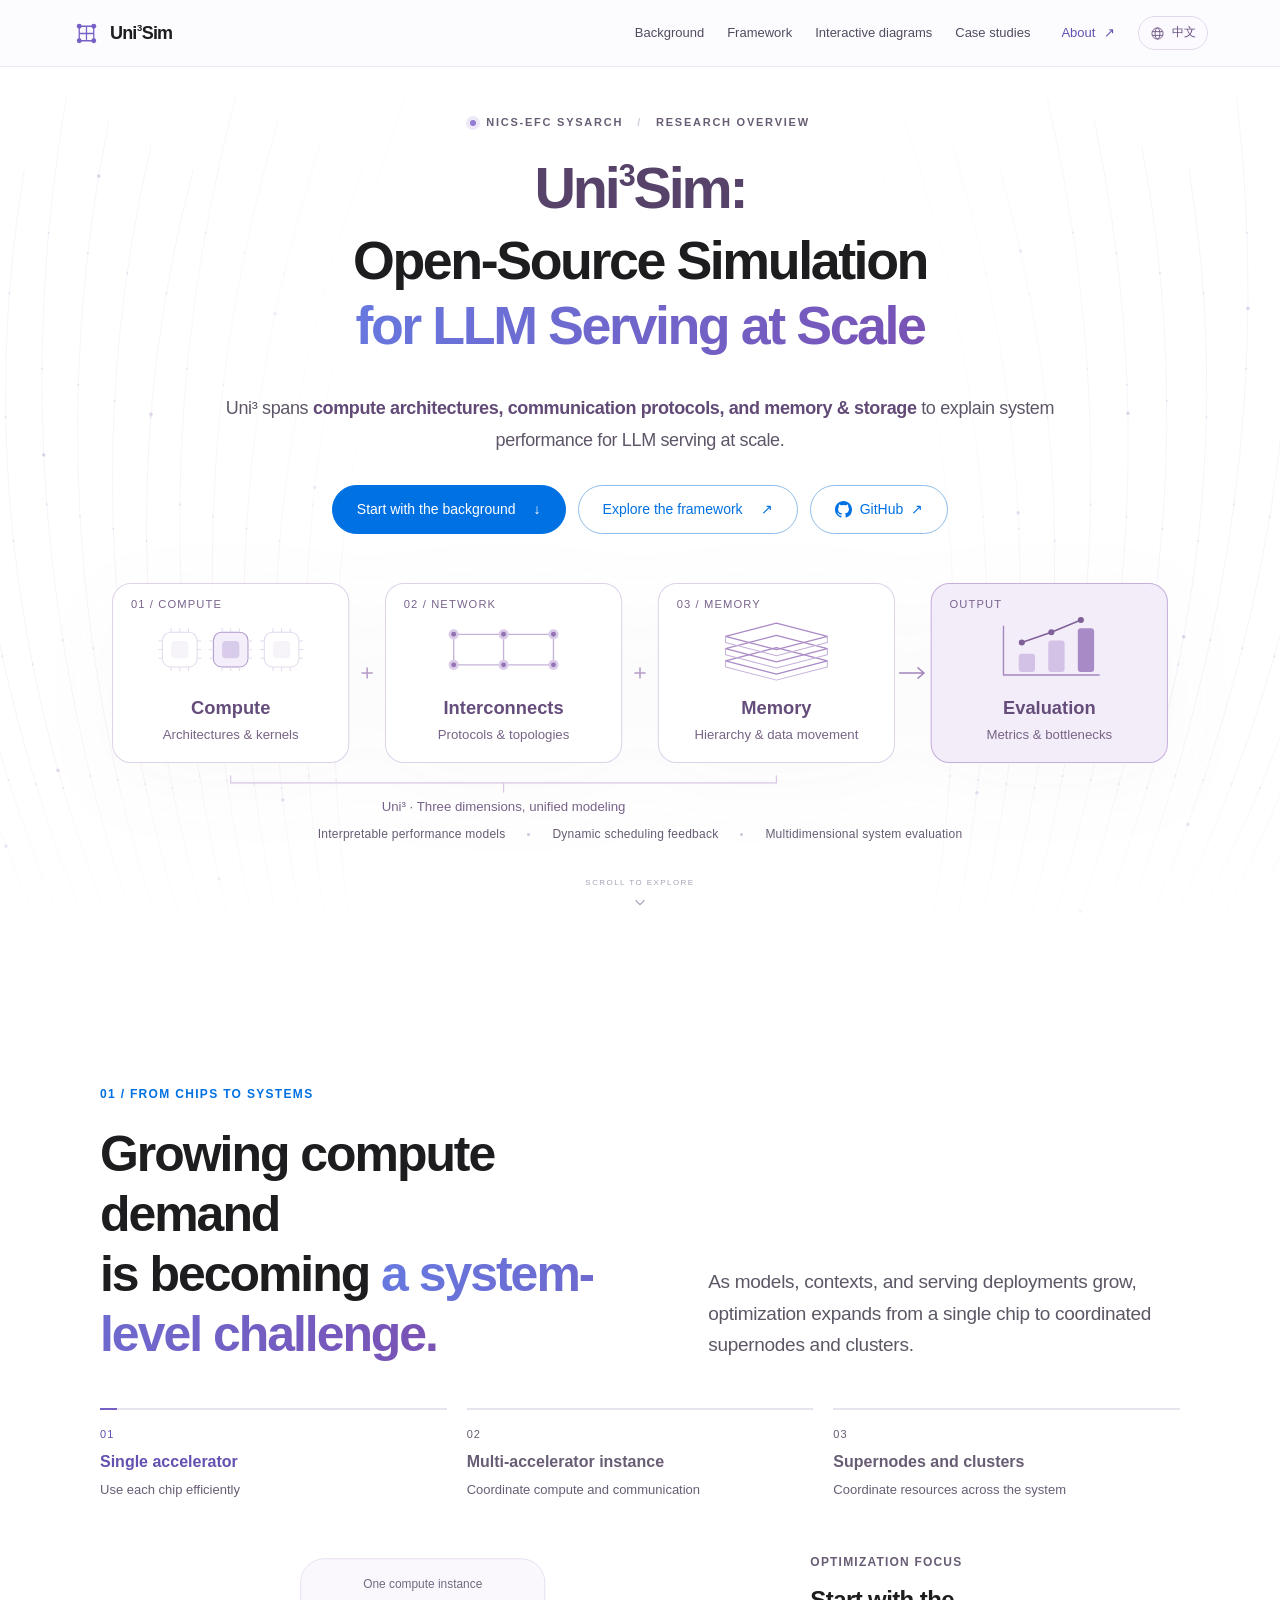
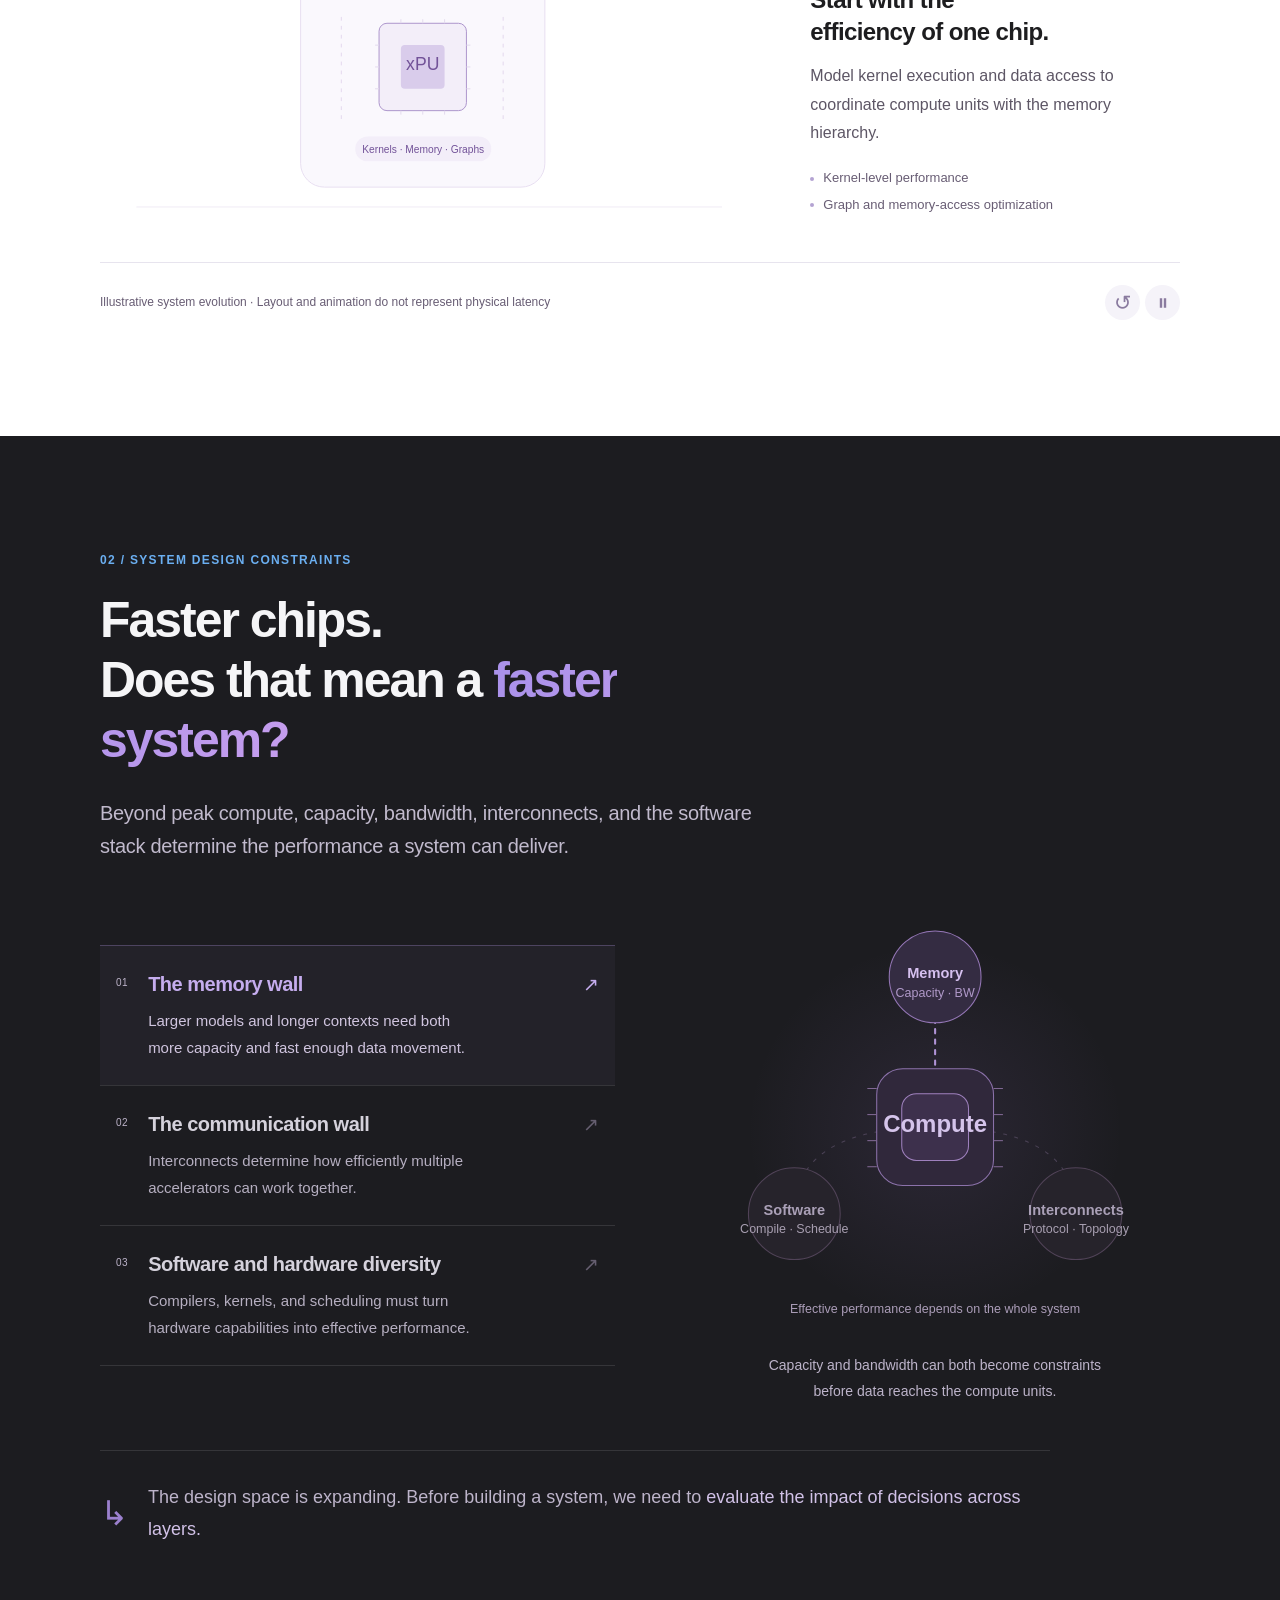
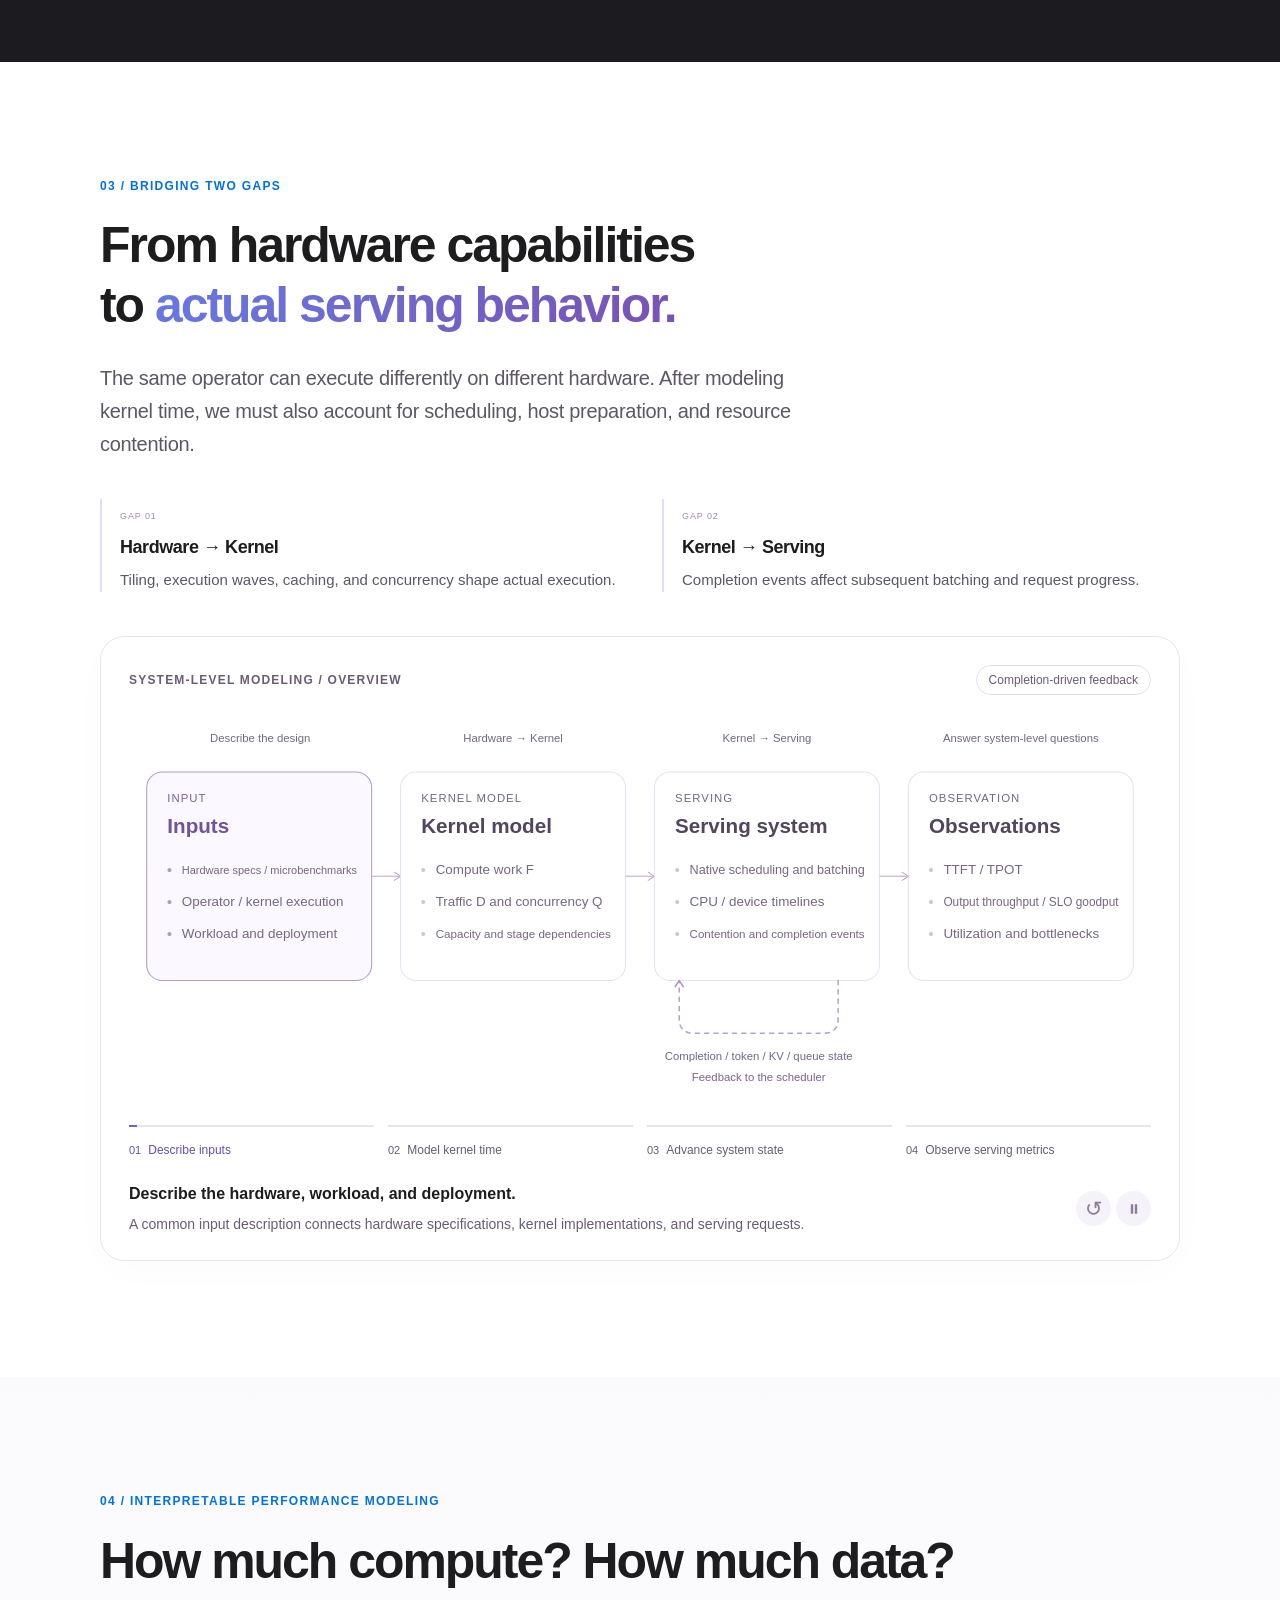
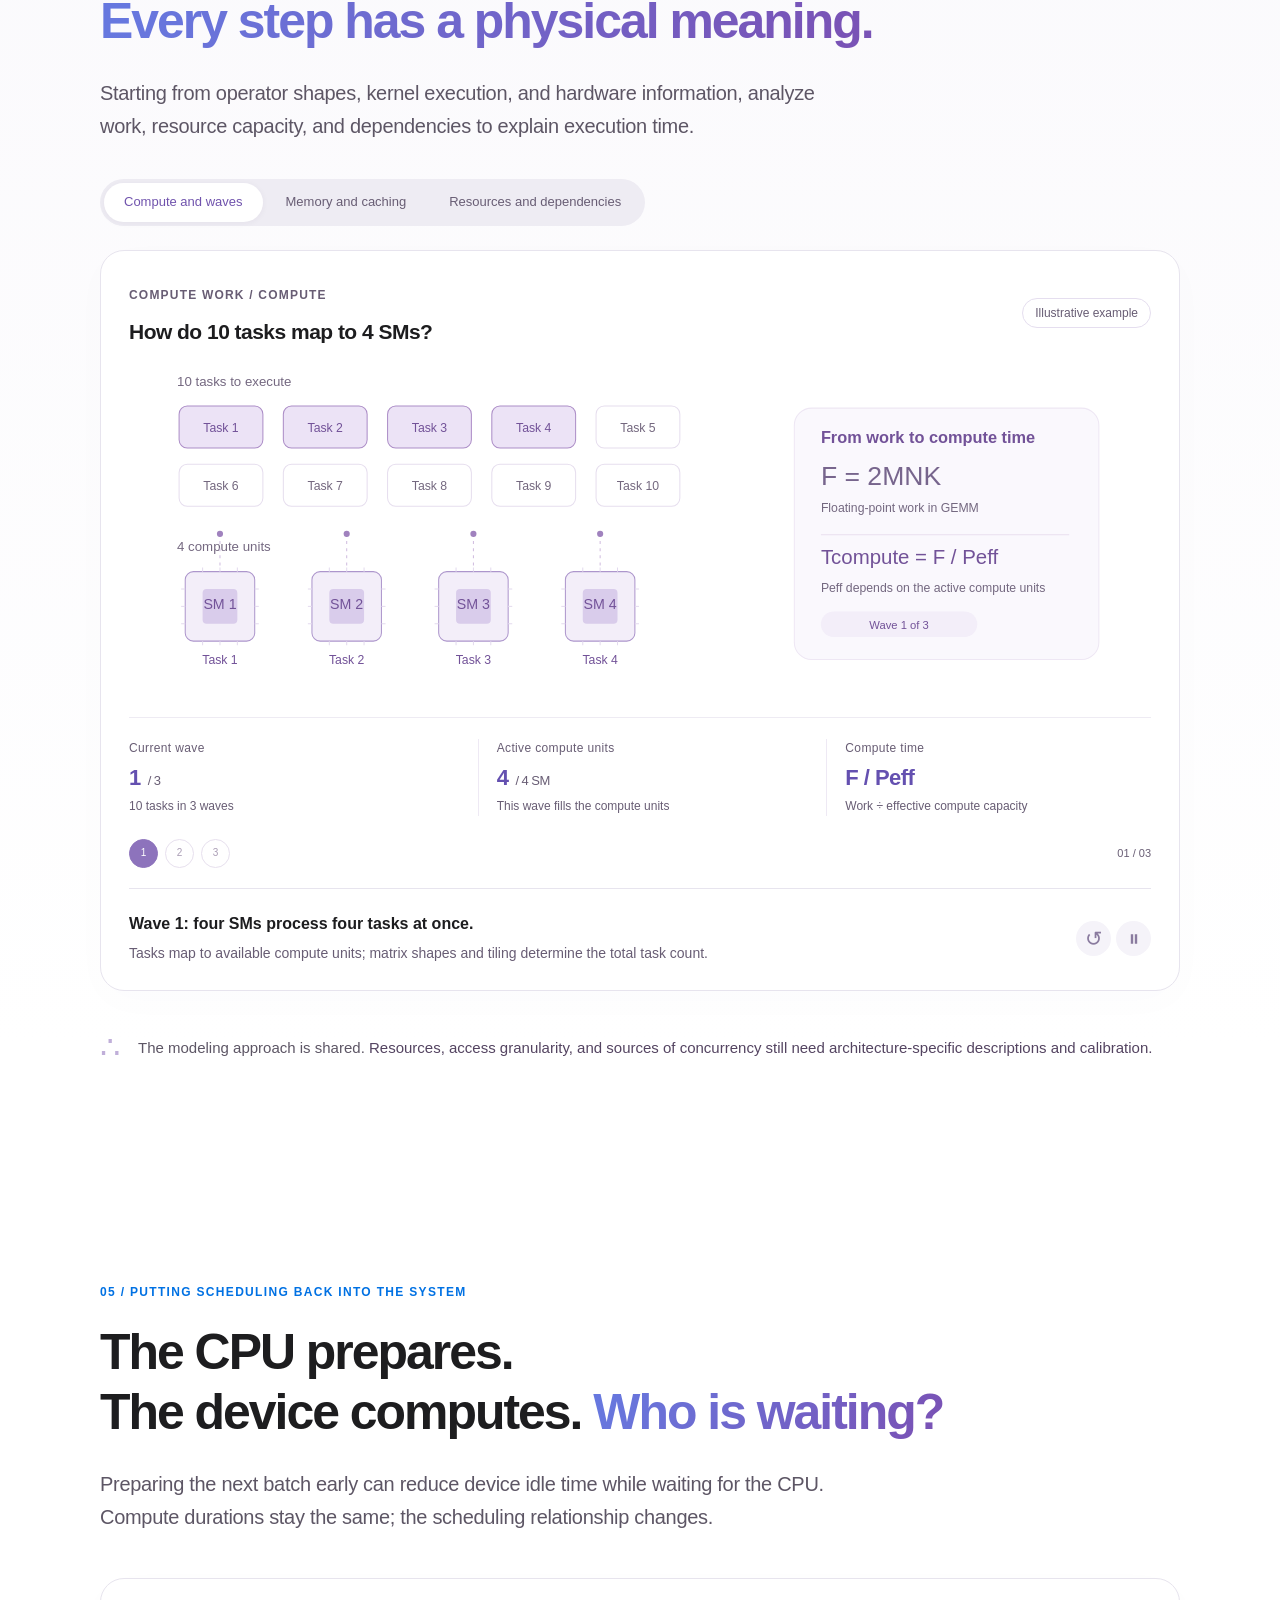
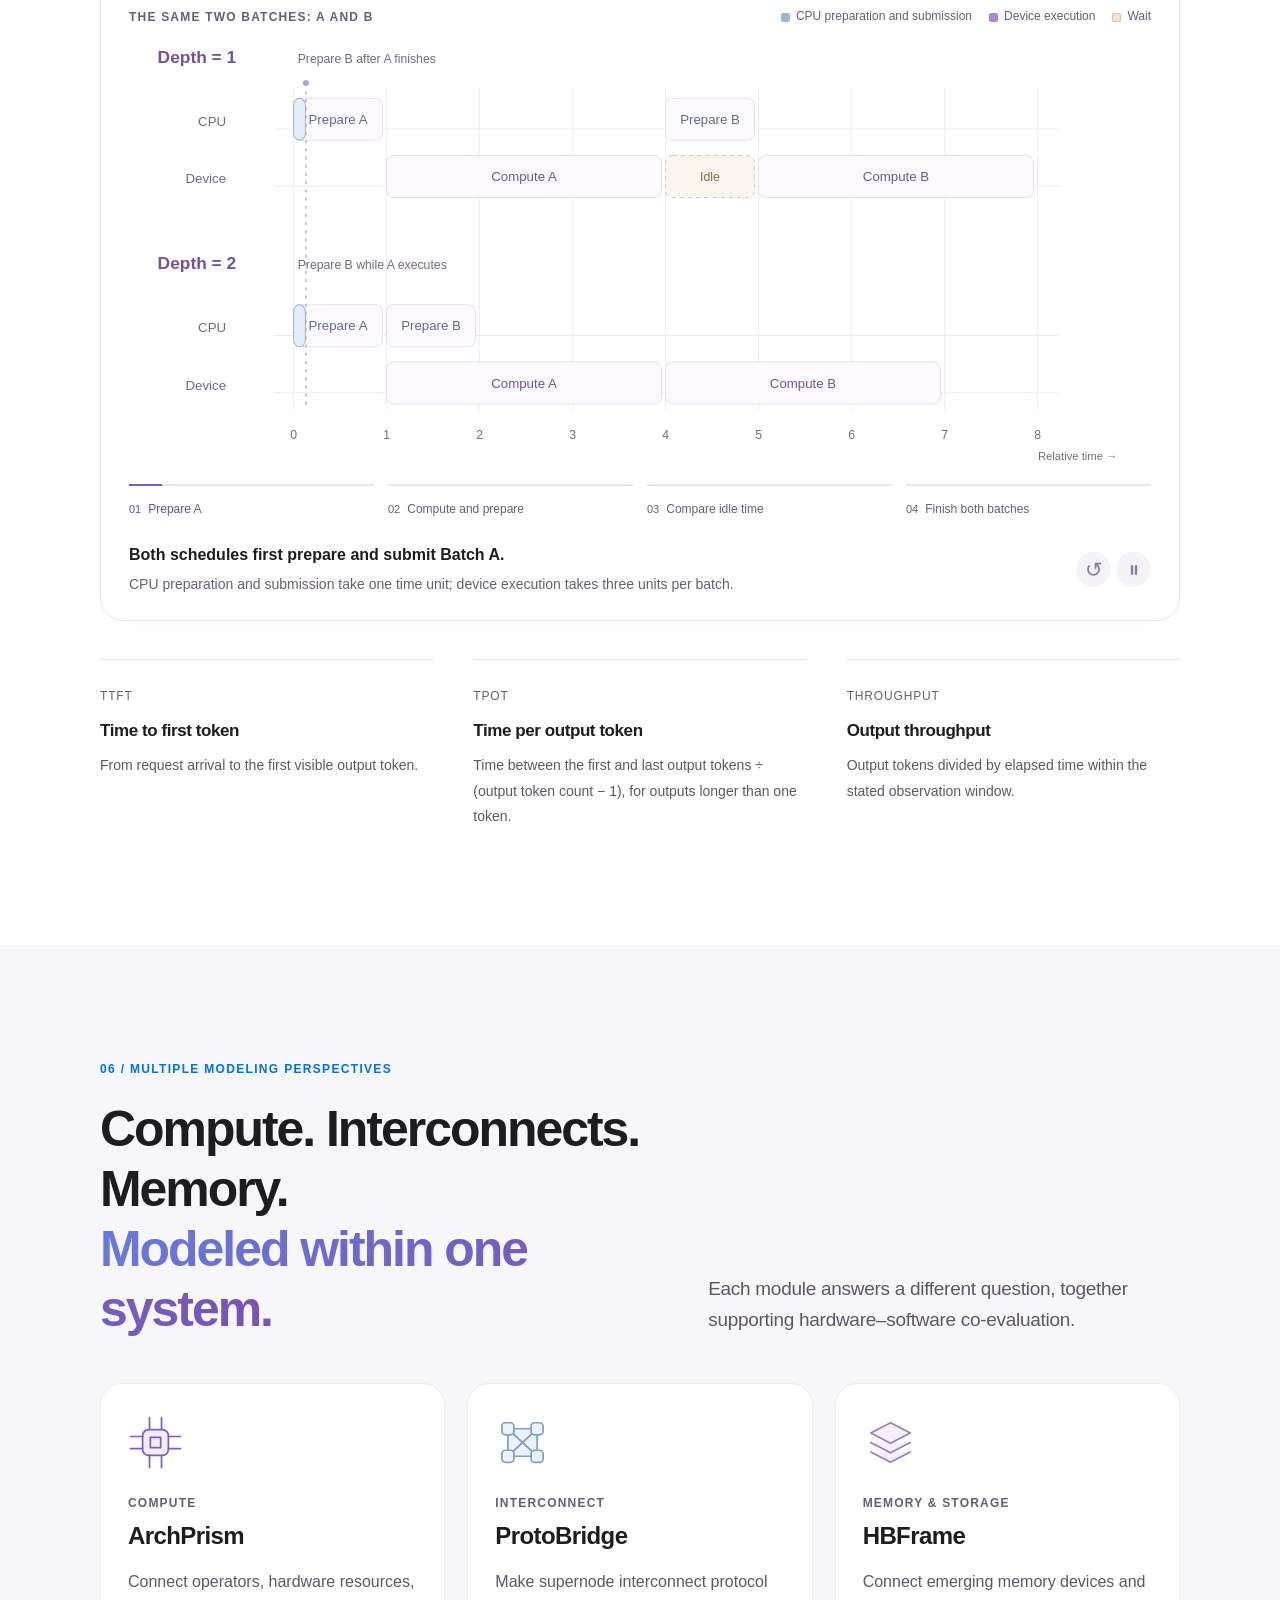
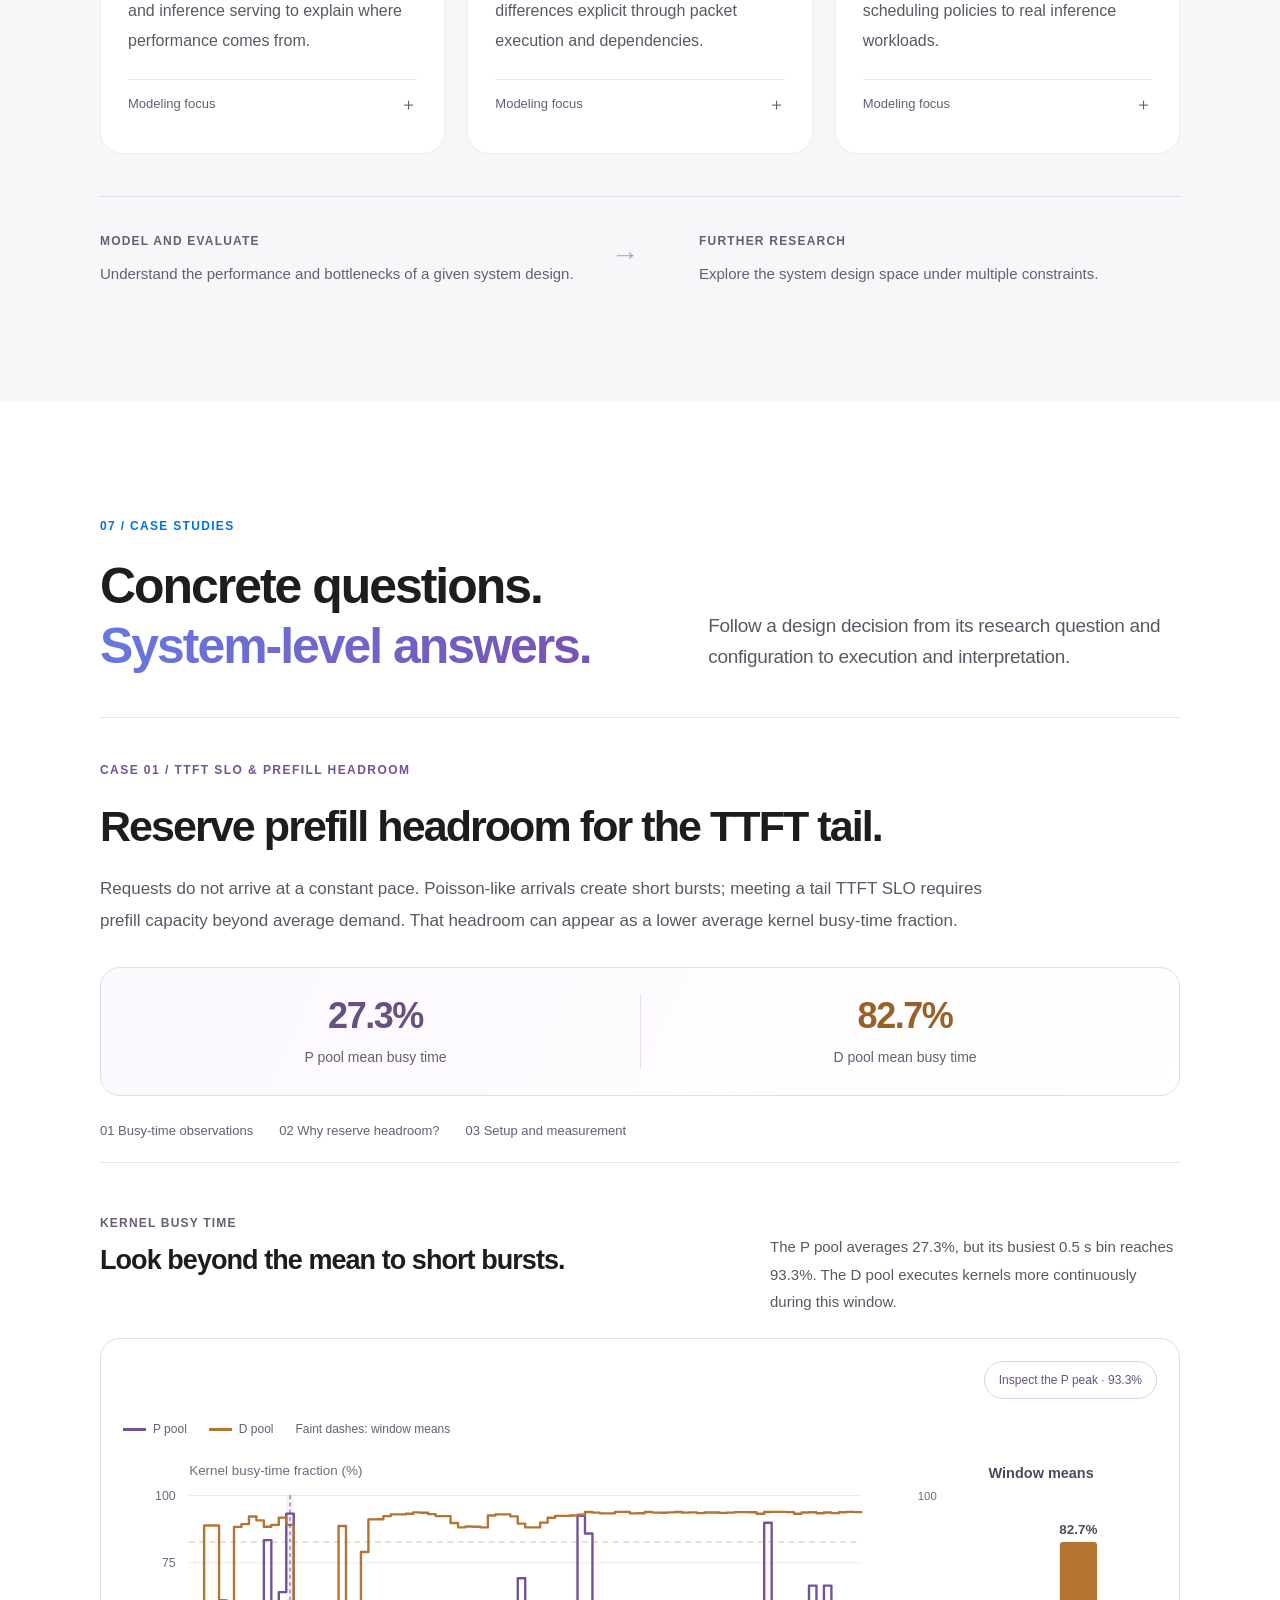
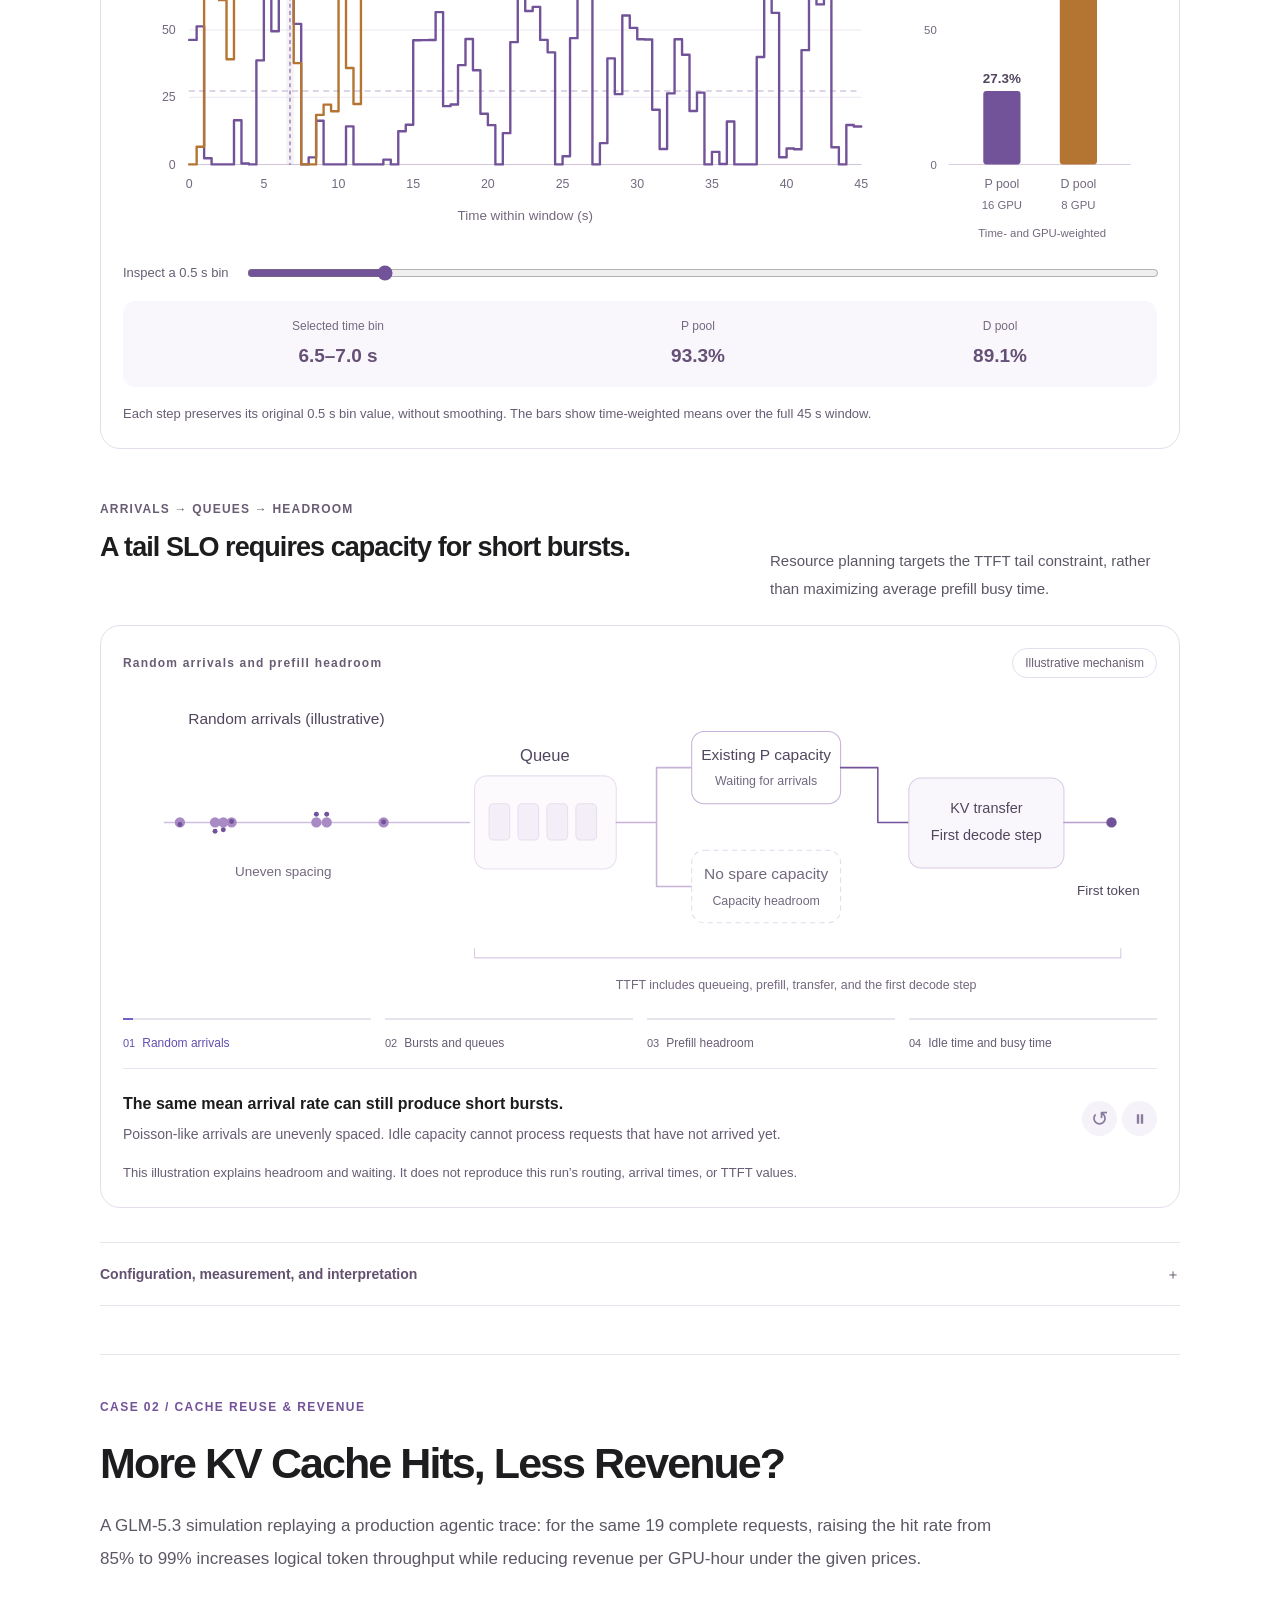
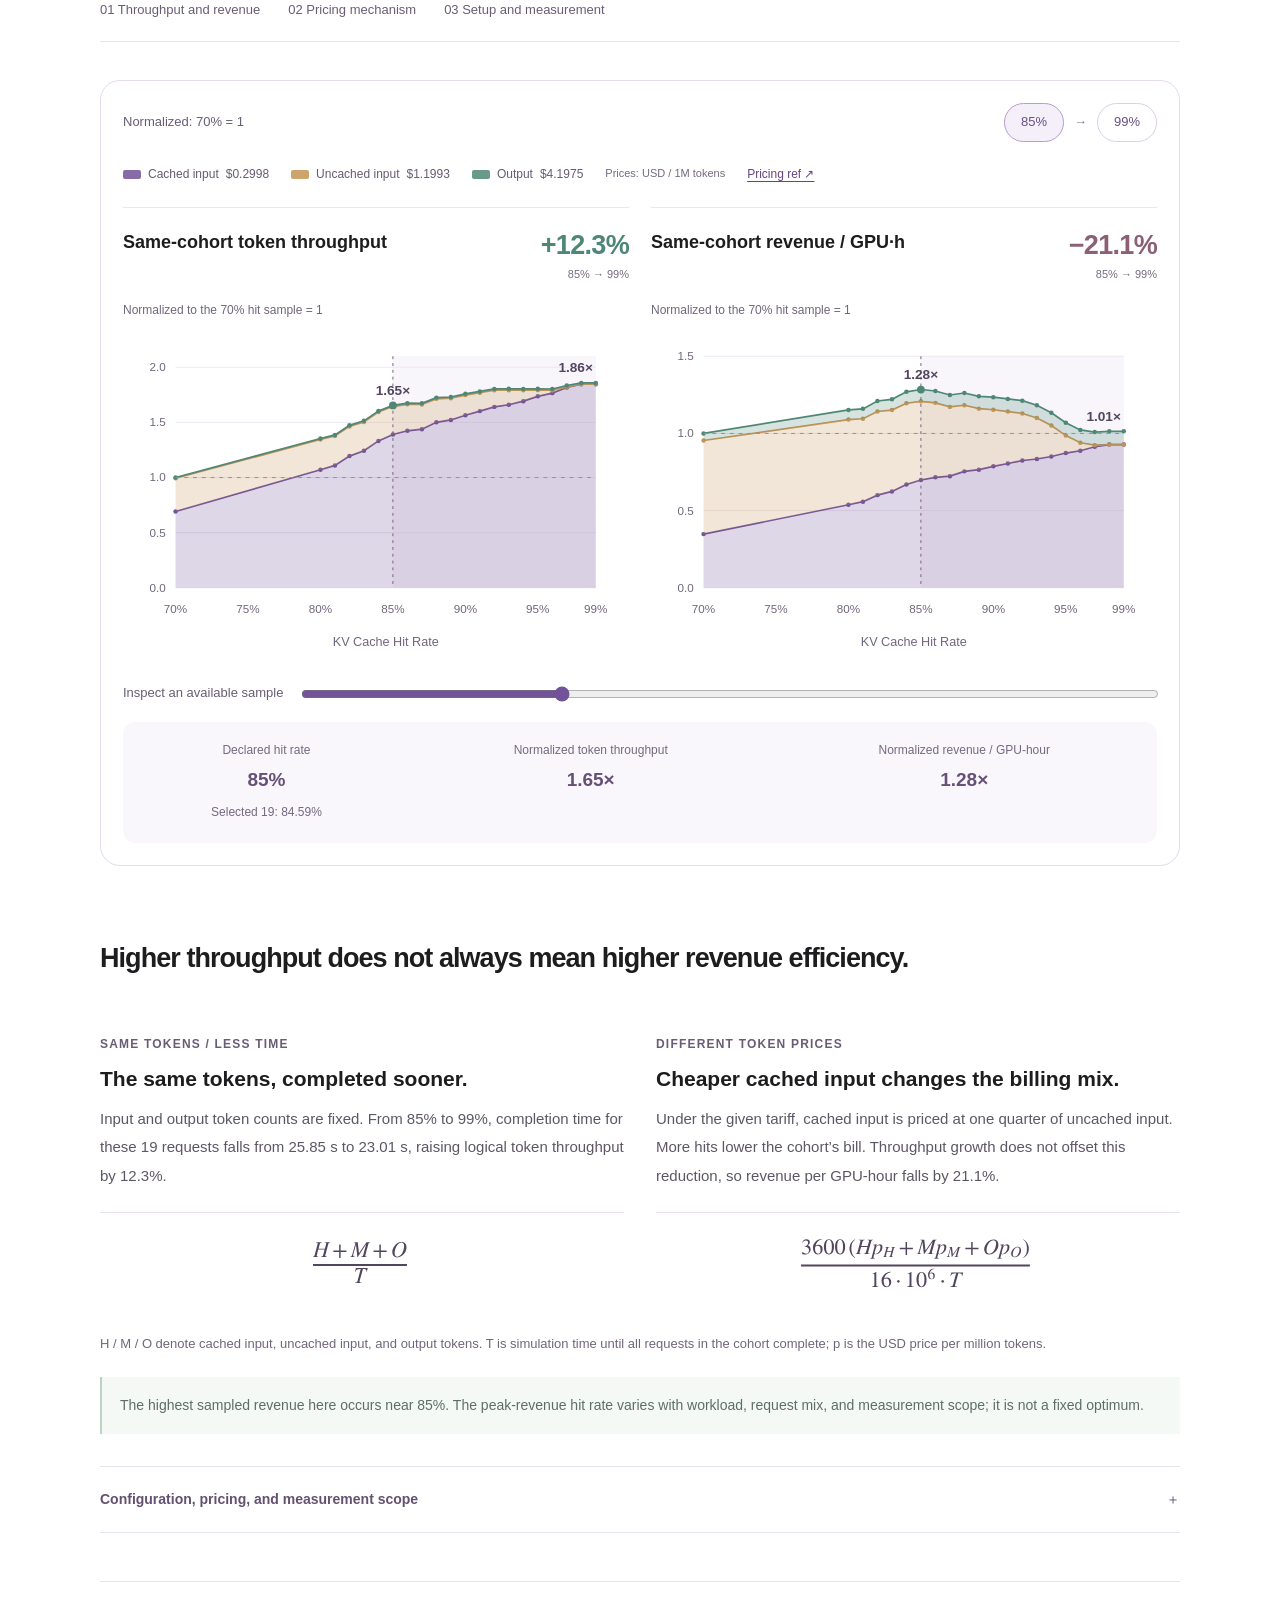
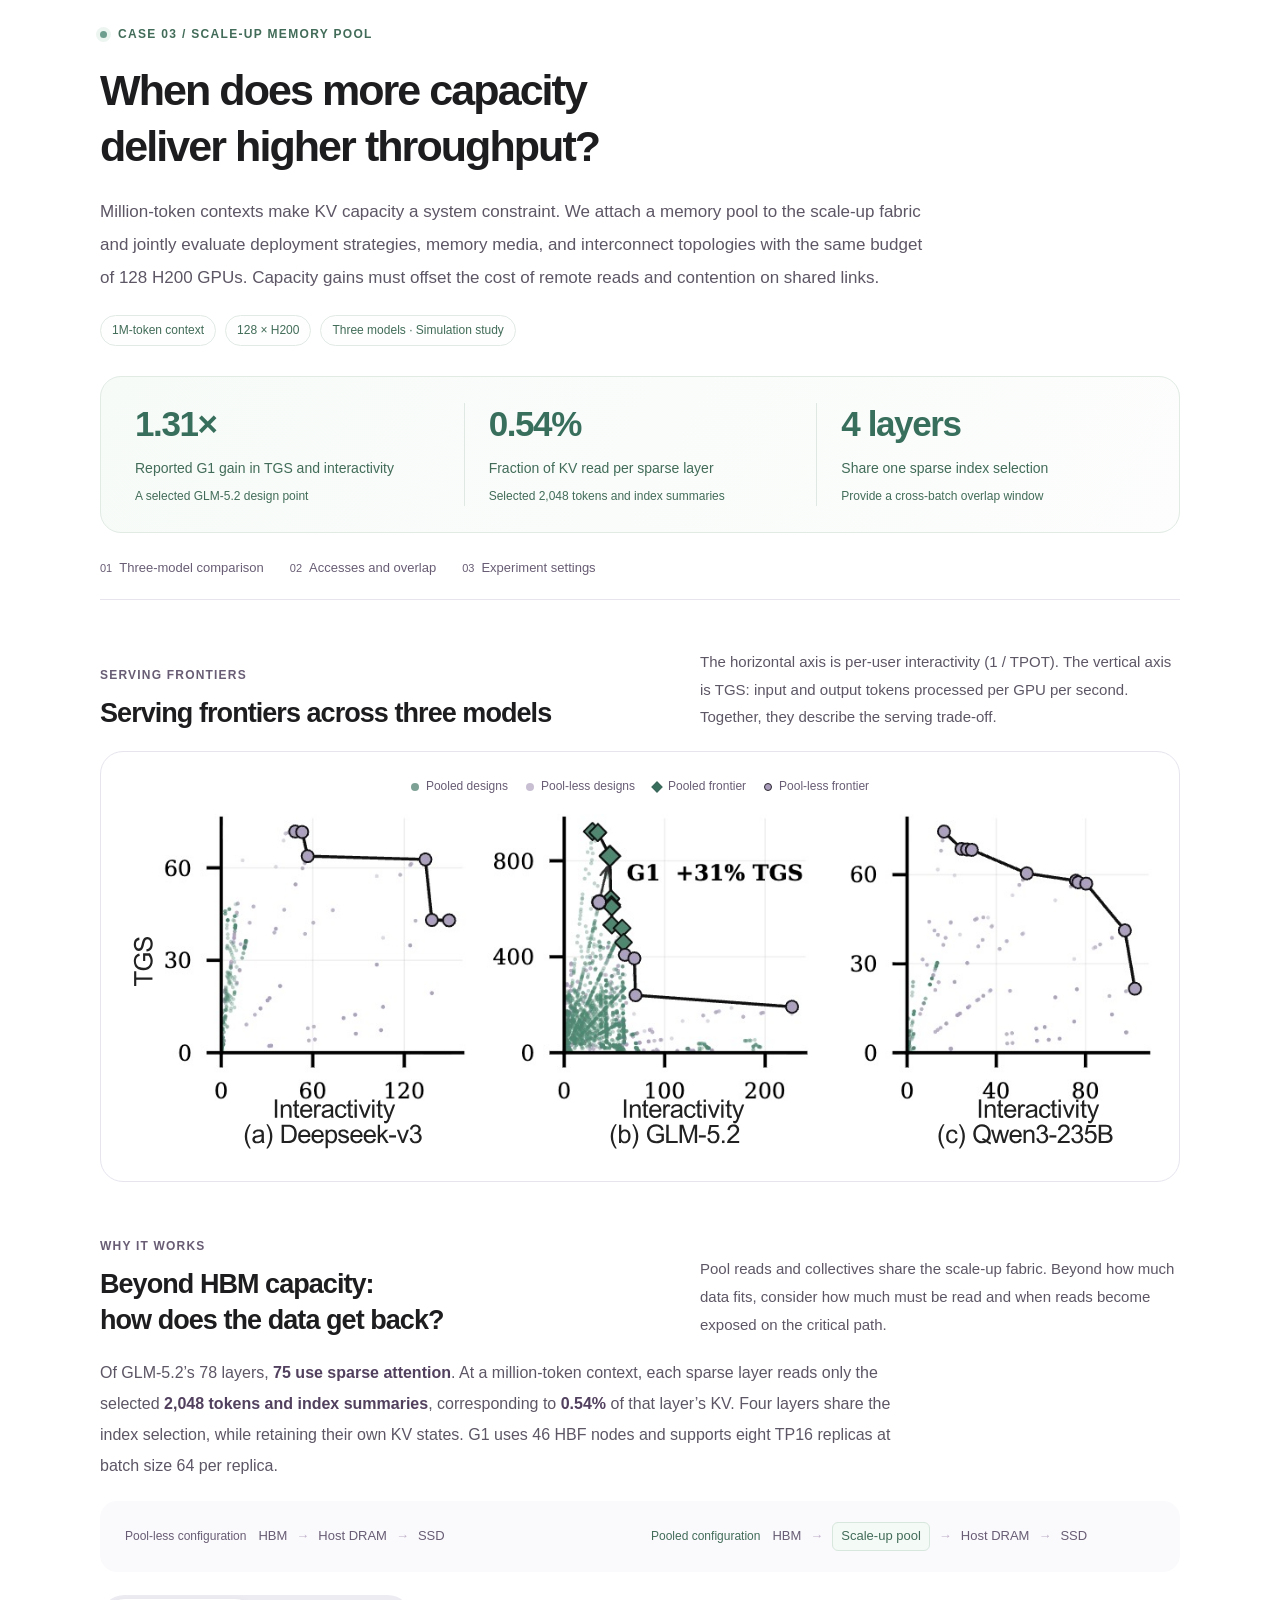
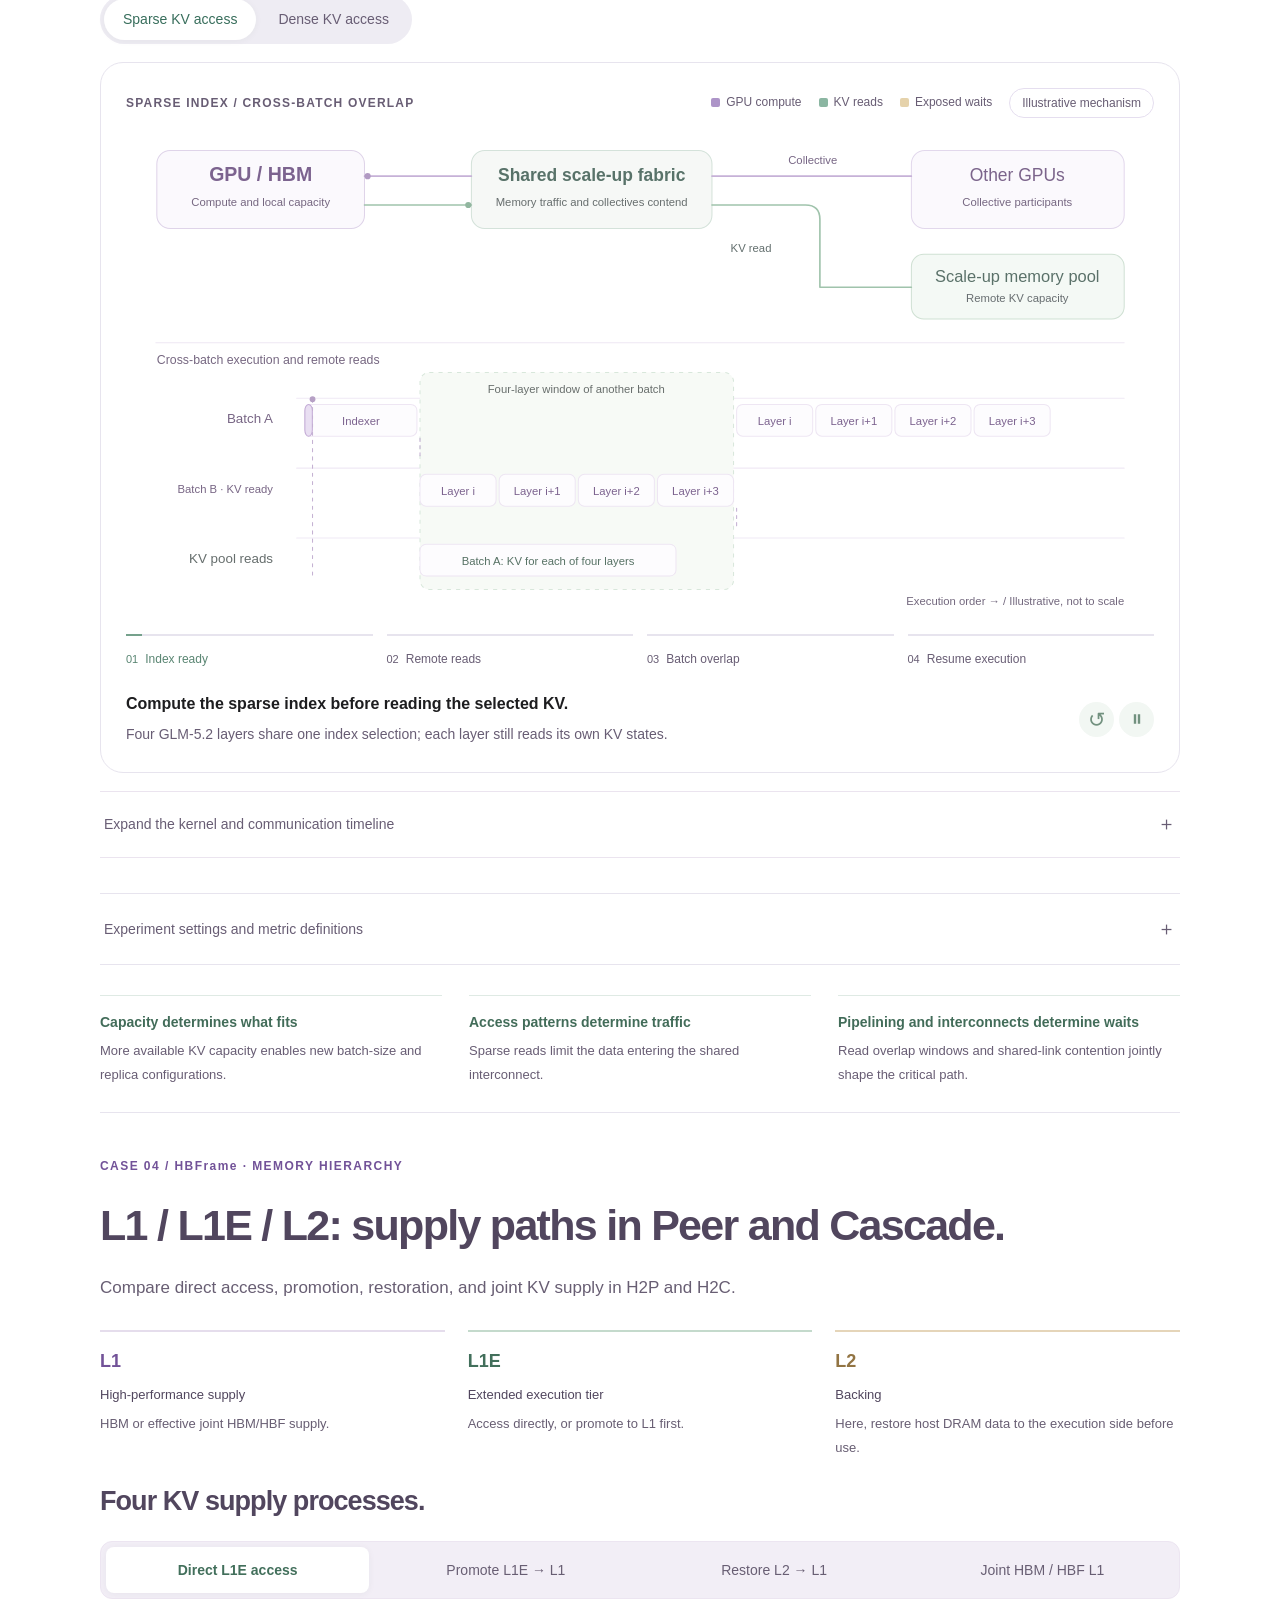
==== commit f80ec46c: "Refine formula typography and remove repeated HBFrame takeaway" ====
--- a/en/index.html
+++ b/en/index.html
@@ -10,8 +10,8 @@
   <link rel="stylesheet" href="../styles.css">
   <link rel="stylesheet" href="../case-studies.css">
   <link rel="stylesheet" href="../prefill-slo.css?v=20261111-slo-zero">
-  <link rel="stylesheet" href="../cache-revenue.css?v=20261112-cleanup">
-  <link rel="stylesheet" href="../hbframe-tier.css?v=20261112-cleanup">
+  <link rel="stylesheet" href="../cache-revenue.css?v=20261112-formulas">
+  <link rel="stylesheet" href="../hbframe-tier.css?v=20261112-formulas">
   <link rel="stylesheet" href="../readability.css?v=20261111-title-descenders">
   <script defer src="../data/i18n.js?v=20261112-cleanup"></script>
   <script defer src="../data/prefill-slo.js?v=20261111-slo"></script>
@@ -22,8 +22,8 @@
   <script defer src="../scripts/figures.js?v=20261111-fonts"></script>
   <script defer src="../scripts/case-studies.js?v=20261111-fonts"></script>
   <script defer src="../scripts/prefill-slo-case.js?v=20261112-cleanup"></script>
-  <script defer src="../scripts/cache-revenue-case.js?v=20261112-cleanup"></script>
-  <script defer src="../scripts/hbframe-tier-case.js?v=20261112-cleanup"></script>
+  <script defer src="../scripts/cache-revenue-case.js?v=20261112-formulas"></script>
+  <script defer src="../scripts/hbframe-tier-case.js?v=20261112-formulas"></script>
   <script defer src="../scripts/app.js?v=20261112-cleanup"></script>
 </head>
 <body>
--- a/cache-revenue.css
+++ b/cache-revenue.css
@@ -41,8 +41,9 @@
 .cr-explanation>div{display:flex;flex-direction:column;min-width:0}
 .cr-explanation h5{font-size:21px;line-height:1.6;font-weight:550;margin:9px 0}
 .cr-explanation p{font-size:15px;line-height:1.9;color:var(--muted)}
-.cr-equation{display:flex;align-items:center;justify-content:center;min-width:0;min-height:140px;overflow-x:auto;background:#faf7fc;border-left:2px solid #c3a7d8;padding:20px 12px;margin-top:20px;color:#654d77}
-.cr-equation math{font-family:"Cambria Math","STIX Two Math","Latin Modern Math",math,serif;font-size:28px;flex-shrink:0}
+.cr-explanation>div>p{margin-bottom:22px}
+.cr-equation{display:flex;align-items:center;justify-content:center;min-width:0;min-height:100px;border-top:1px solid #e9e1ed;padding:18px 10px;margin-top:auto}
+.cr-equation img{display:block;width:auto;max-width:100%;height:auto}
 .cr-variables{font-size:13px;line-height:1.9;color:#71667c;margin-top:20px}
 .cr-peak-note{font-size:14px;line-height:1.9;color:#5d6f65;background:#f5f9f6;border-left:2px solid #bdd3c6;padding:15px 18px;margin-top:20px}
 .cr-settings{margin-top:32px;border-block:1px solid var(--border);scroll-margin-top:90px}
@@ -54,4 +55,4 @@
 @media(max-width:1000px){.cr-panels{grid-template-columns:1fr;gap:22px}.cr-chart-scroll svg{max-height:410px}.cr-scroll-hint{display:block}.cr-section-heading{align-items:flex-start;flex-direction:column;gap:14px}.cr-section-heading>p{max-width:none}.cr-readouts{grid-template-columns:repeat(3,minmax(0,1fr))}.cr-readouts strong{font-size:17px}}
 @media(max-width:600px){.cache-revenue-case{padding-top:31px}.cr-header h3{font-size:29px;line-height:1.4}.cr-header>p:not(.cr-kicker){font-size:15px}.cr-nav{font-size:12px;gap:13px 18px}.cr-section{margin-top:32px}.cr-section-heading h4{font-size:24px}.cr-section-heading>p{font-size:13px}.cr-figure{padding:14px;border-radius:16px}.cr-jumps button{padding:7px 14px;font-size:12px}.cr-legend{font-size:11px;gap:7px 16px;margin:17px 0}.cr-legend small{font-size:11px}.cr-panel-heading h5{font-size:17px}.cr-delta{font-size:25px}.cr-mode-label{font-size:11px}.cr-chart-scroll svg{min-width:460px}.cr-scrubber{grid-template-columns:1fr;gap:8px;font-size:12px}.cr-readouts{grid-template-columns:1fr;gap:15px}.cr-readouts strong{font-size:20px}.cr-readouts small,.cr-readouts span{font-size:12px}.cr-explanation{grid-template-columns:1fr;gap:24px}.cr-explanation h5{font-size:19px}.cr-explanation p{font-size:14px}.cr-variables{font-size:12px}.cr-peak-note{font-size:13px}.cr-settings-body{grid-template-columns:1fr;font-size:13px;gap:22px}}
 
-@media(max-width:600px){.cr-equation{min-height:130px;padding:18px 10px}.cr-equation math{font-size:25px}}
+@media(max-width:600px){.cr-equation{min-height:94px;padding:16px 0}}
--- a/hbframe-tier.css
+++ b/hbframe-tier.css
@@ -186,8 +186,7 @@
 .hbframe-case .definition b{font-size:18px}
 .hbframe-case .definition span{font-size:13px;line-height:1.8;display:block;margin:7px 0 0}
 .hbframe-case .definition p{font-size:13px;line-height:1.8}
-.hbframe-case .hb-nav{display:flex;gap:20px 28px;flex-wrap:wrap;padding:0 0 20px;margin-bottom:34px;border-bottom:1px solid var(--border);font-size:13px;line-height:1.7}
-.hbframe-case #case-hbframe-tier-processes,.hbframe-case #case-hbframe-tier-notes{scroll-margin-top:90px}
+.hbframe-case #case-hbframe-tier-processes{scroll-margin-top:90px}
 .hbframe-case .scenario-heading h4{font-size:27px;font-weight:550;line-height:1.4;letter-spacing:-.035em}
 .hbframe-case .scenario-heading span{font-size:12px;line-height:1.8}
 .hbframe-case .scenario-tabs{margin-top:20px;gap:5px}
@@ -225,9 +224,7 @@
 .hbframe-case .panel-gate strong{max-width:100%}
 .hbframe-case .timeline-title{font-size:12px;line-height:1.8}
 .hbframe-case .playback-note{font-size:13px;line-height:1.9;margin-top:18px}
-.hbframe-case .interpretation{grid-template-columns:1fr;gap:0;margin-top:20px}
-.hbframe-case .interpretation h4{font-size:18px;line-height:1.7;font-weight:550;margin-bottom:9px}
-.hbframe-case .interpretation p{font-size:14px;line-height:1.9}
+
 .hbframe-case .details{margin-top:30px}
 .hbframe-case .details summary{font-size:14px;line-height:1.8;padding:20px 0}
 .hbframe-case .settings p{font-size:14px;line-height:1.9}
@@ -236,10 +233,10 @@
 @media(max-width:1100px){.hbframe-case .pair-grid{grid-template-columns:1fr}.hbframe-case .scenario-heading{align-items:flex-start;flex-direction:column;gap:10px}.hbframe-case .playback{flex-wrap:wrap}.hbframe-case .scrubber{flex-basis:30%}.hbframe-case .topology-panel .diagram-scroll svg{min-width:560px}}
 @media(max-width:600px){
  .hbframe-case{padding-top:31px}.hbframe-case .hb-title{font-size:29px;line-height:1.4}.hbframe-case .intro p{font-size:15px}.hbframe-case .intro-aside p{font-size:13px}.hbframe-case .intro-aside strong{font-size:14px}
- .hbframe-case .tier-definitions{gap:15px}.hbframe-case .definition span{display:inline;margin-left:10px}.hbframe-case .hb-nav{font-size:12px;gap:12px 18px;margin-bottom:28px}.hbframe-case .scenario-heading h4{font-size:24px}
+ .hbframe-case .tier-definitions{gap:15px}.hbframe-case .definition span{display:inline;margin-left:10px}.hbframe-case .scenario-heading h4{font-size:24px}
  .hbframe-case .scenario-tabs button{font-size:13px}.hbframe-case .scenario-description{font-size:14px}.hbframe-case .figure-heading{gap:12px}.hbframe-case .legend{font-size:11px}.hbframe-case .case-figure > .playback{padding:12px;gap:10px}.hbframe-case .speed{margin-left:0}.hbframe-case .export{margin-left:auto;padding-left:10px}.hbframe-case .time-readout{width:auto;flex:1;text-align:right}.hbframe-case .scrubber{flex-basis:60%;order:3}.hbframe-case .speed{order:4}.hbframe-case .export{order:5}
  .hbframe-case .stages{gap:8px}.hbframe-case .stages button{font-size:11px}.hbframe-case .stages small{font-size:10px}.hbframe-case .caption{min-height:0;align-items:flex-start}.hbframe-case .caption h5{font-size:16px}.hbframe-case .caption p{font-size:13px}.hbframe-case .counter{font-size:10px}
  .hbframe-case .topology-panel{padding:15px 10px}.hbframe-case .panel-heading h5{font-size:22px}.hbframe-case .panel-heading p{font-size:12px}.hbframe-case .topology-panel .state-cell strong{font-size:16px}.hbframe-case .state-cell span,.hbframe-case .state-cell small{font-size:10px}.hbframe-case .timeline-title{font-size:11px}.hbframe-case .panel-gate{font-size:11px}.hbframe-case .topology-panel .diagram-scroll svg{min-width:560px;max-height:none}
- .hbframe-case .interpretation{grid-template-columns:1fr;gap:24px}.hbframe-case .interpretation h4{font-size:17px}.hbframe-case .interpretation p,.hbframe-case .settings p{font-size:13px}.hbframe-case .playback-note{font-size:12px}.hbframe-case .settings{grid-template-columns:1fr}
+ .hbframe-case .settings p{font-size:13px}.hbframe-case .playback-note{font-size:12px}.hbframe-case .settings{grid-template-columns:1fr}
 }
 
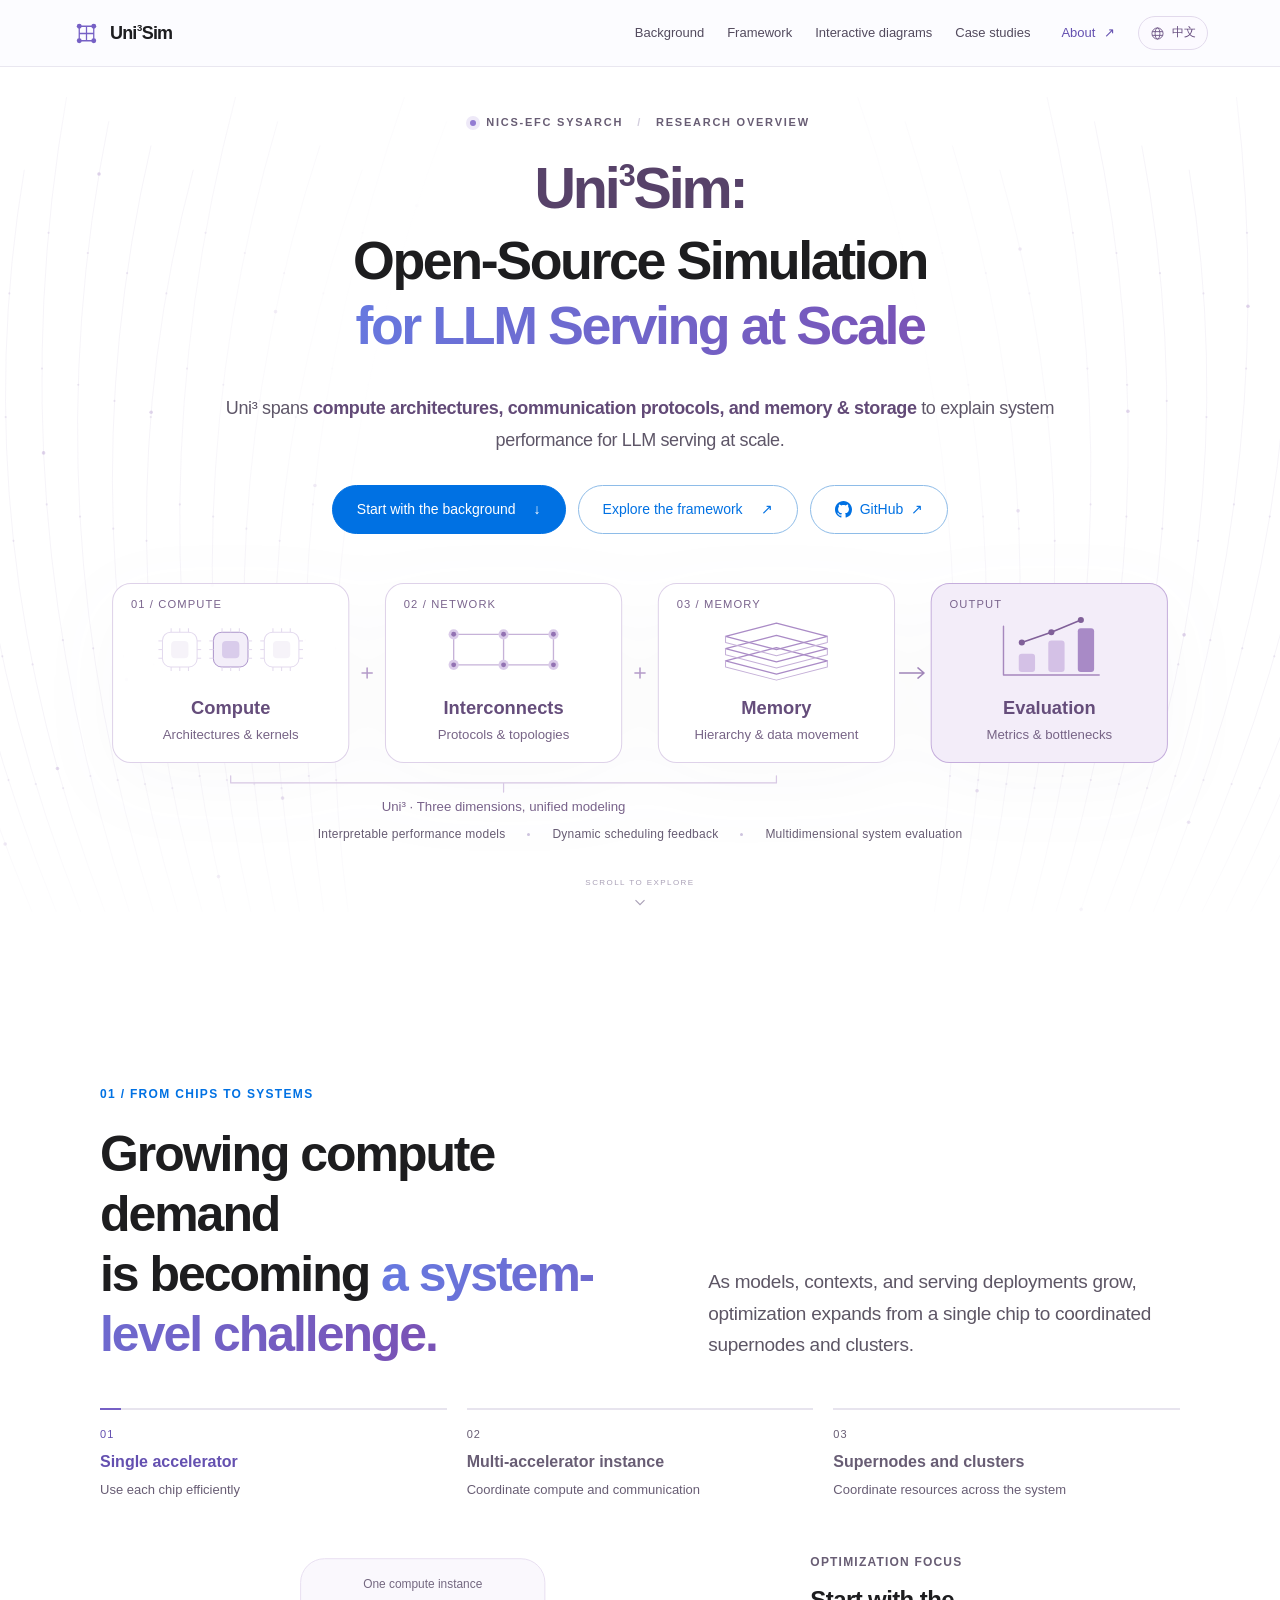
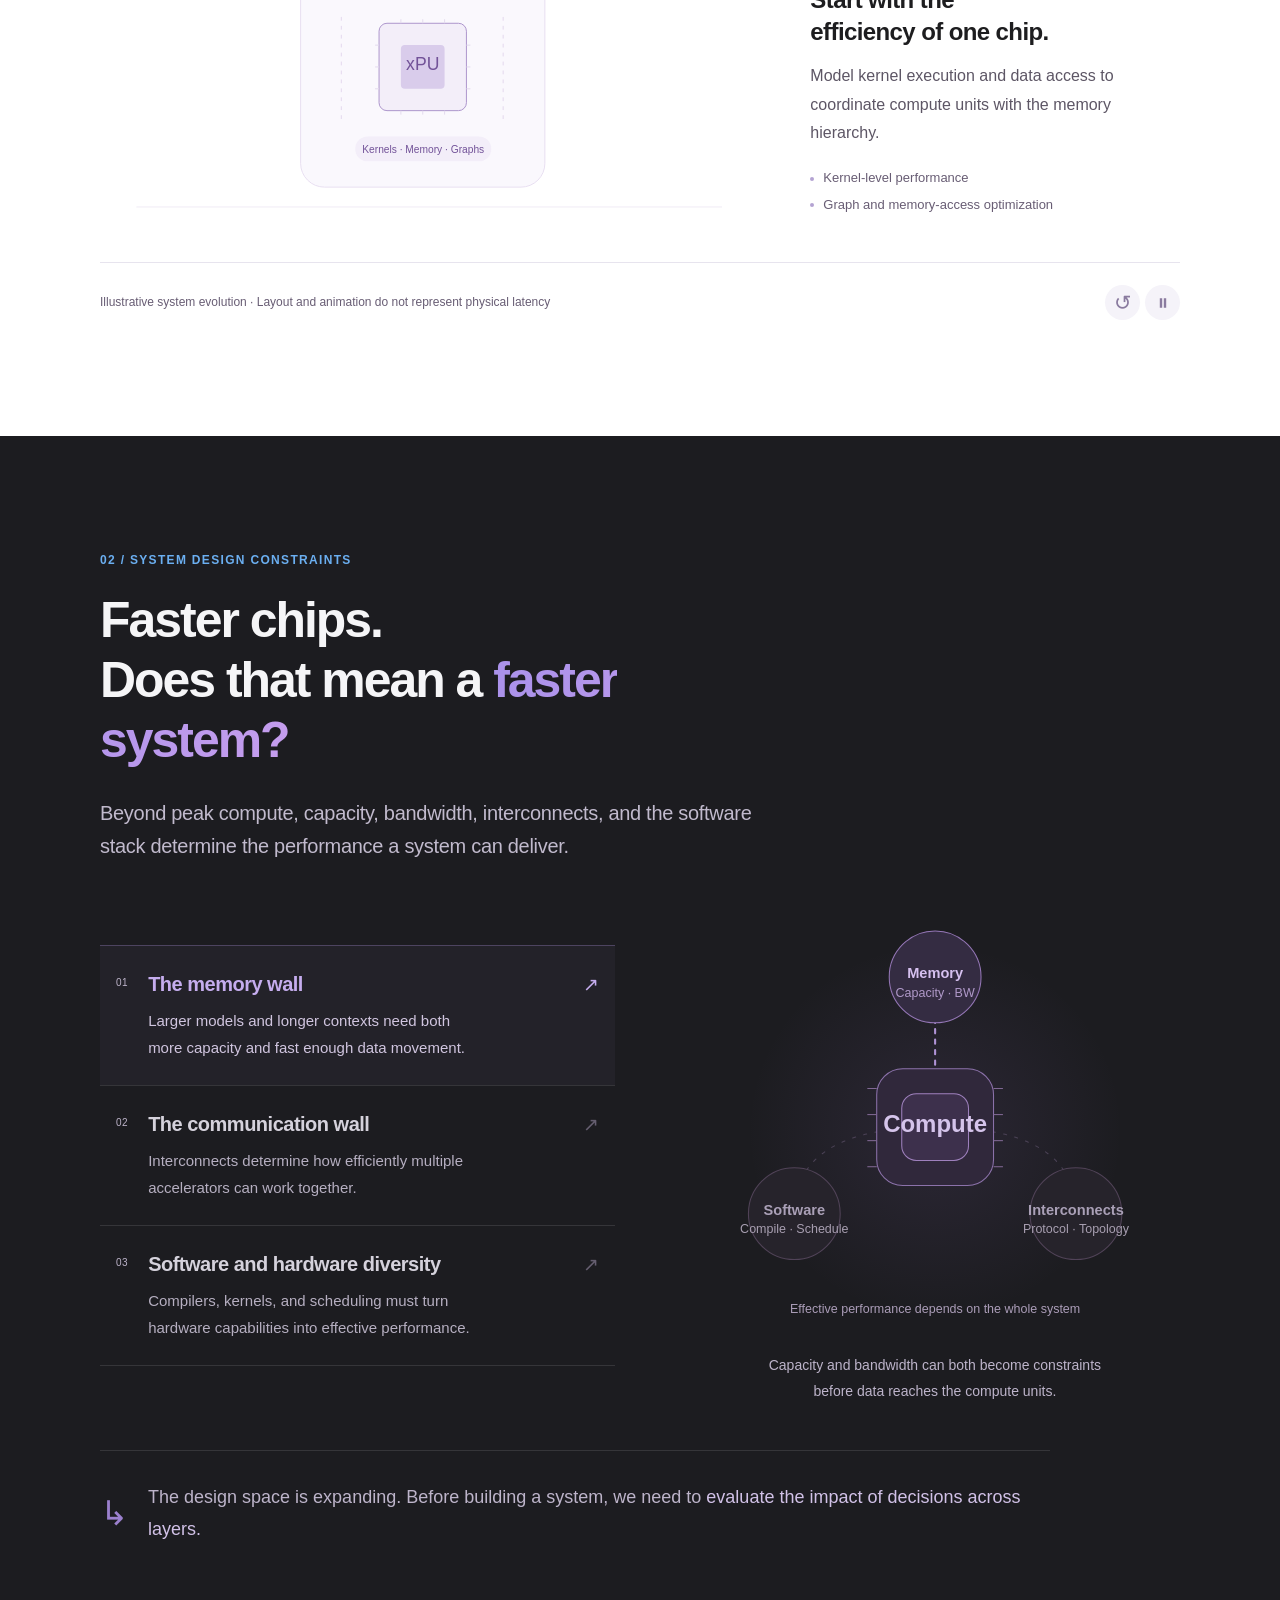
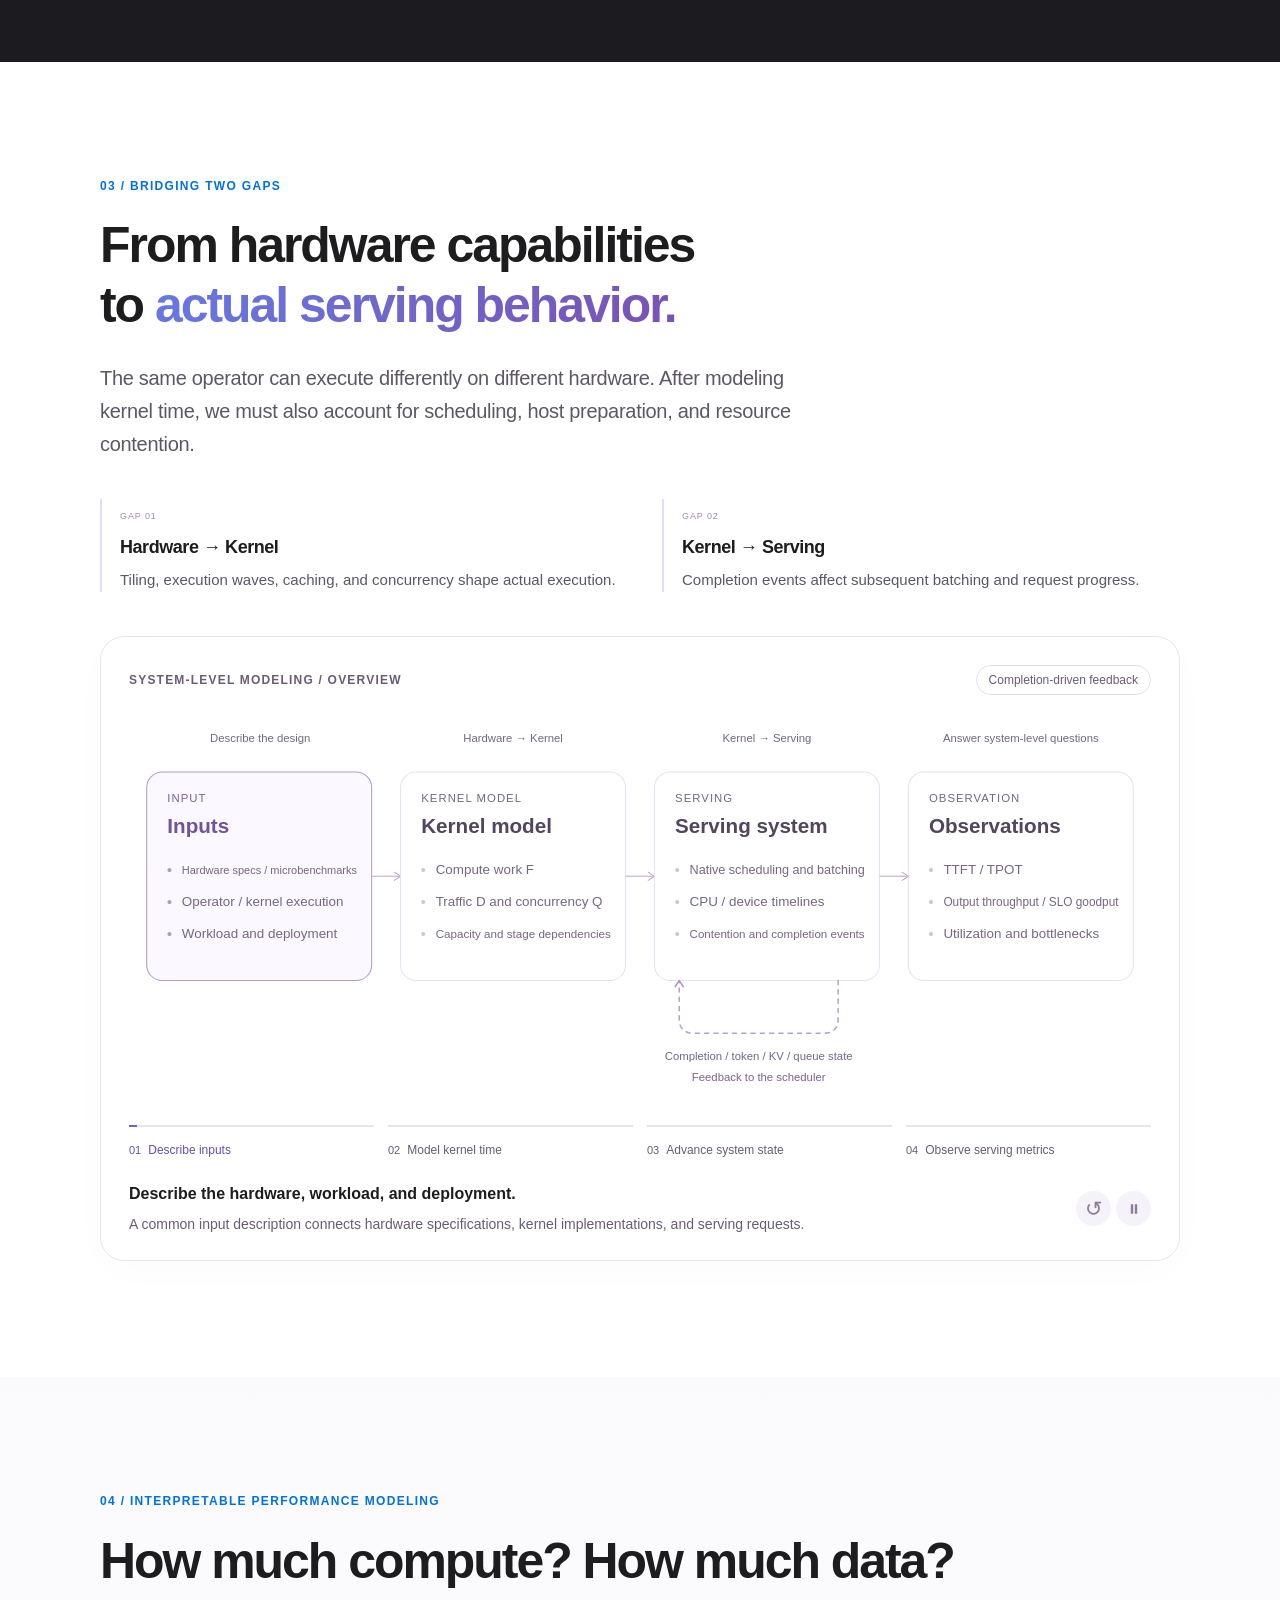
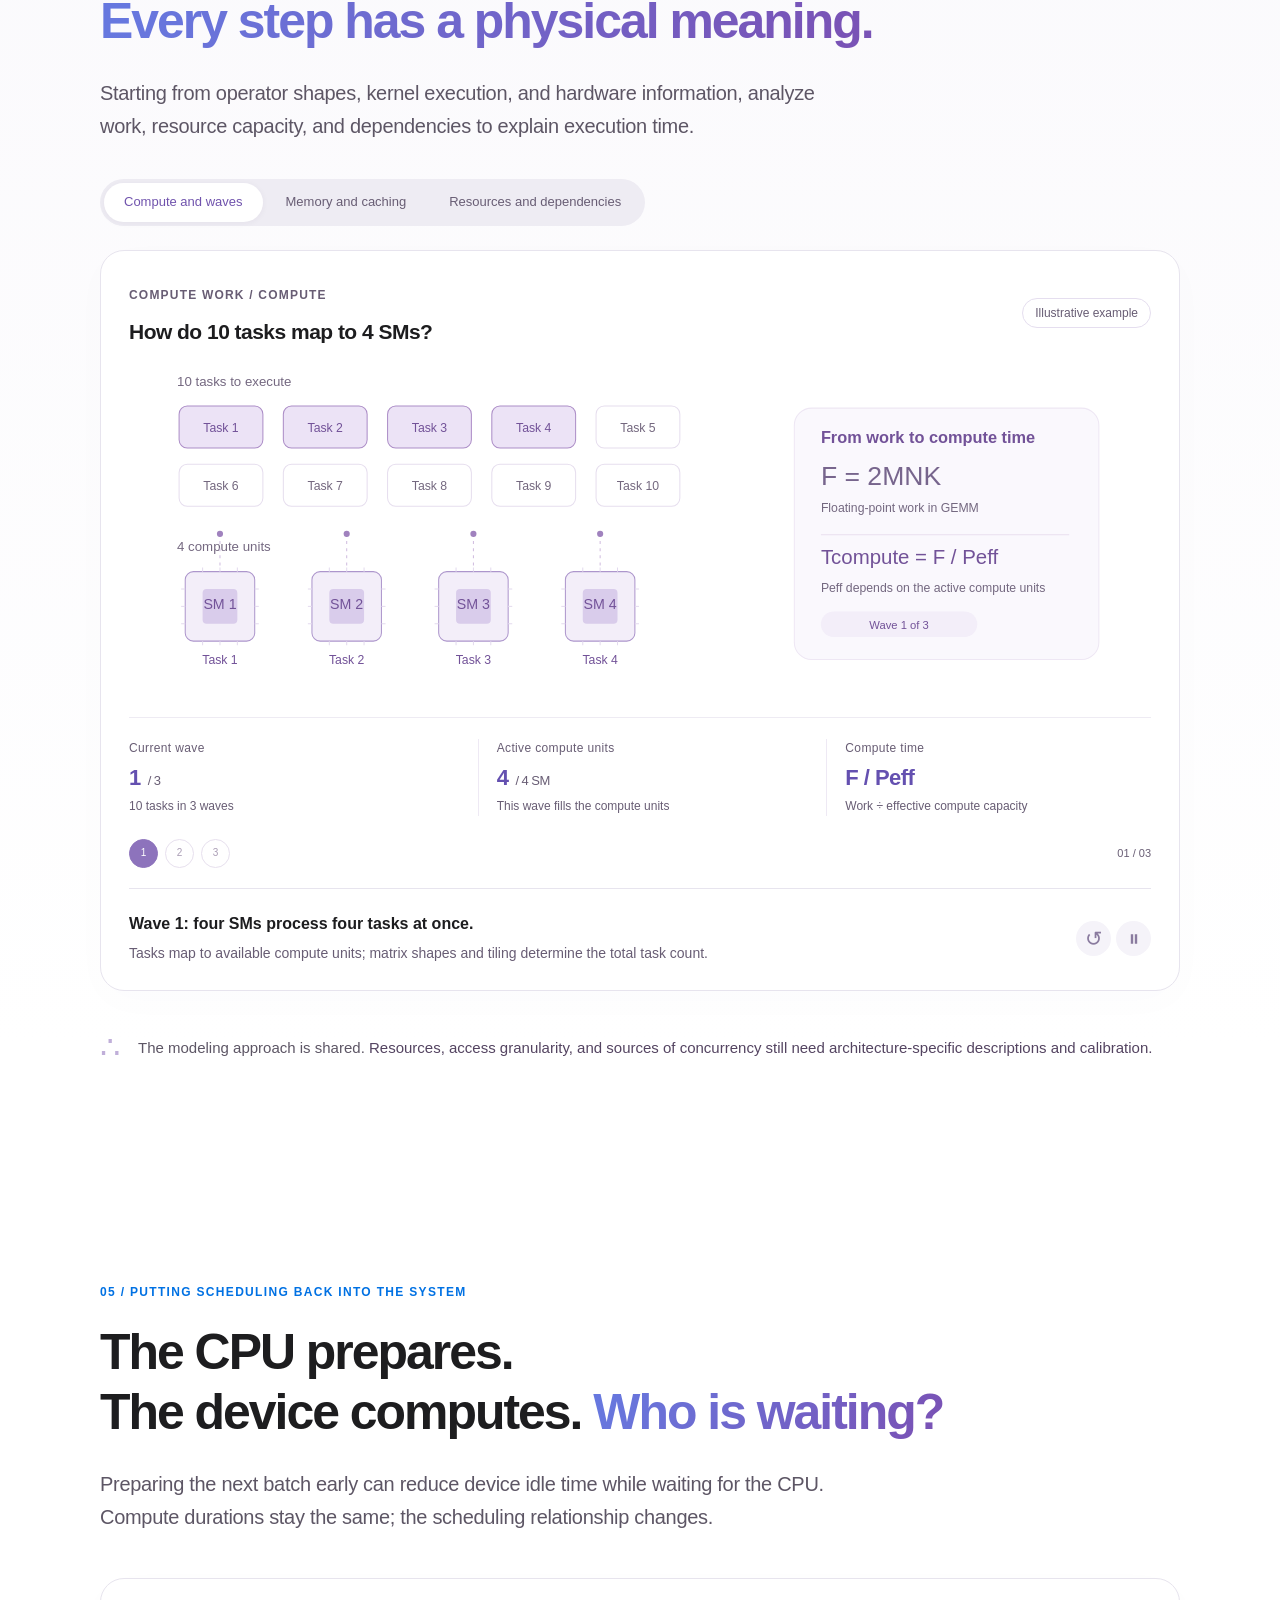
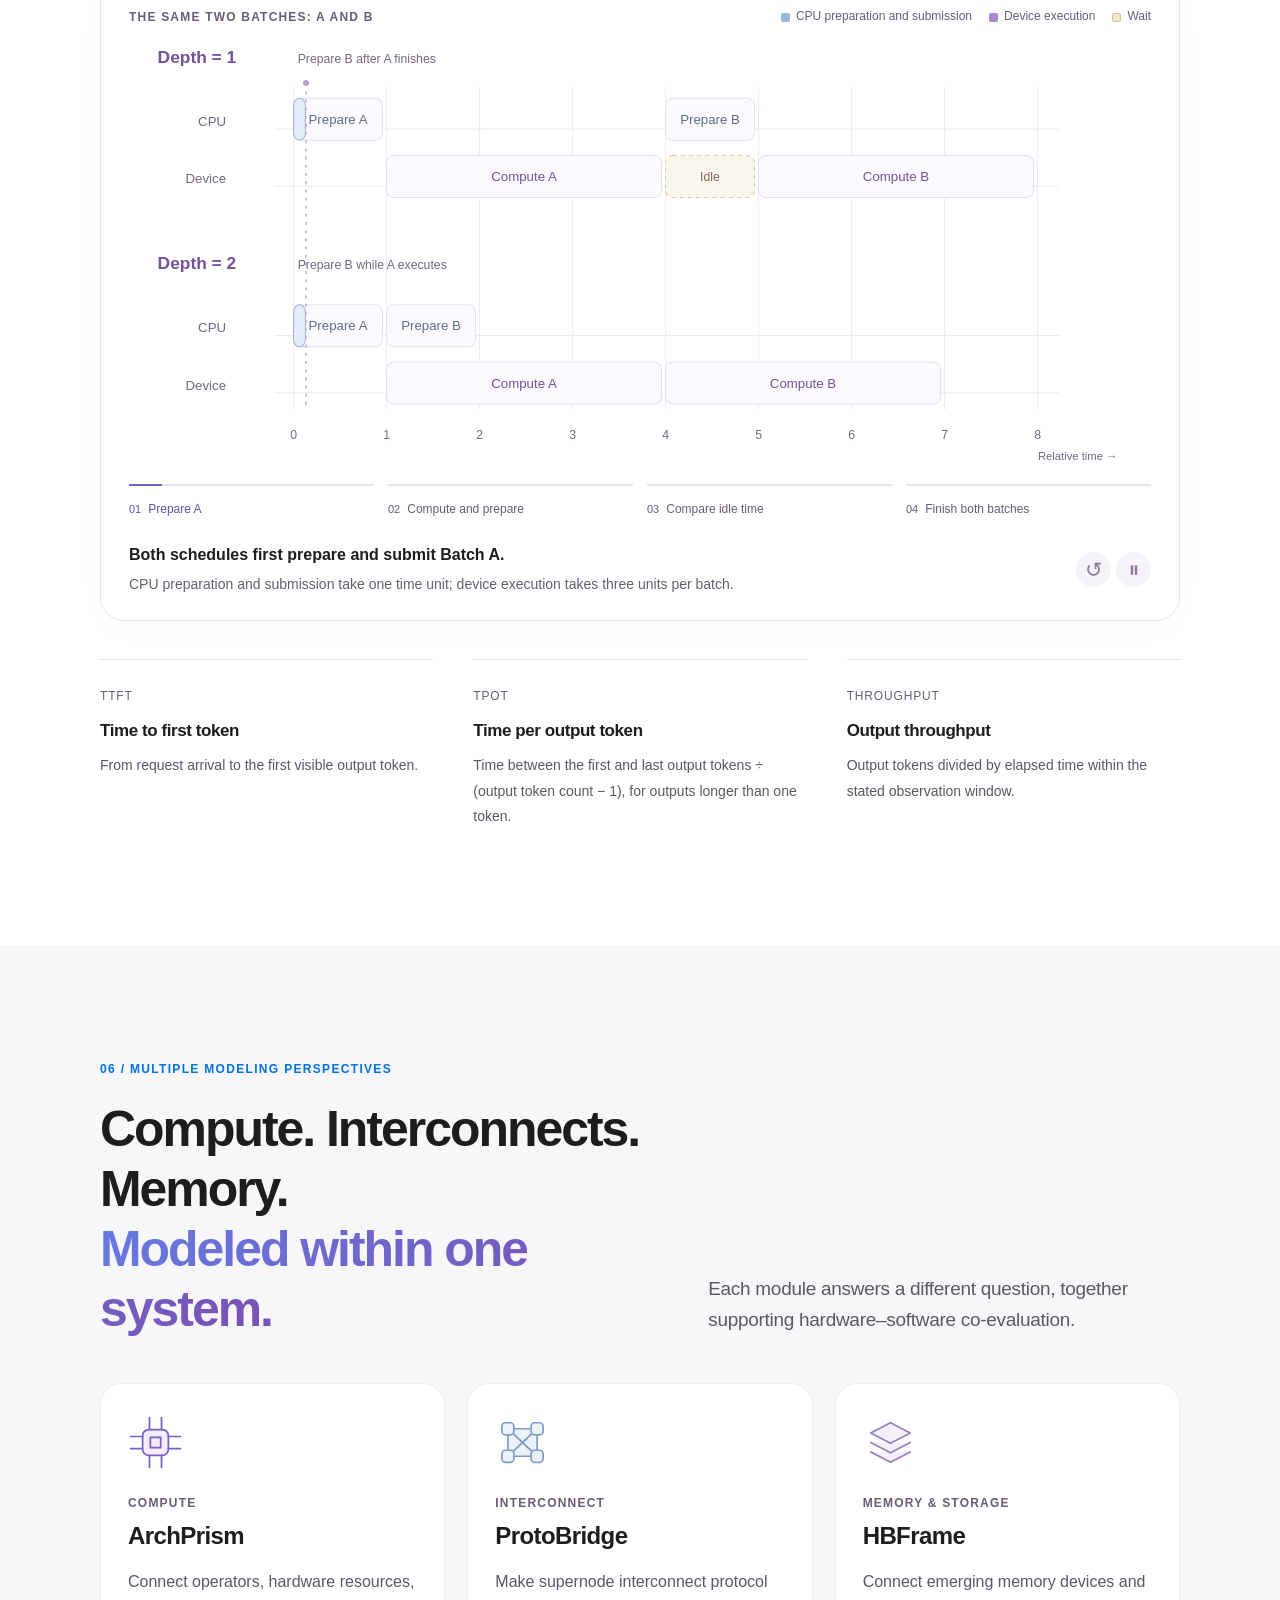
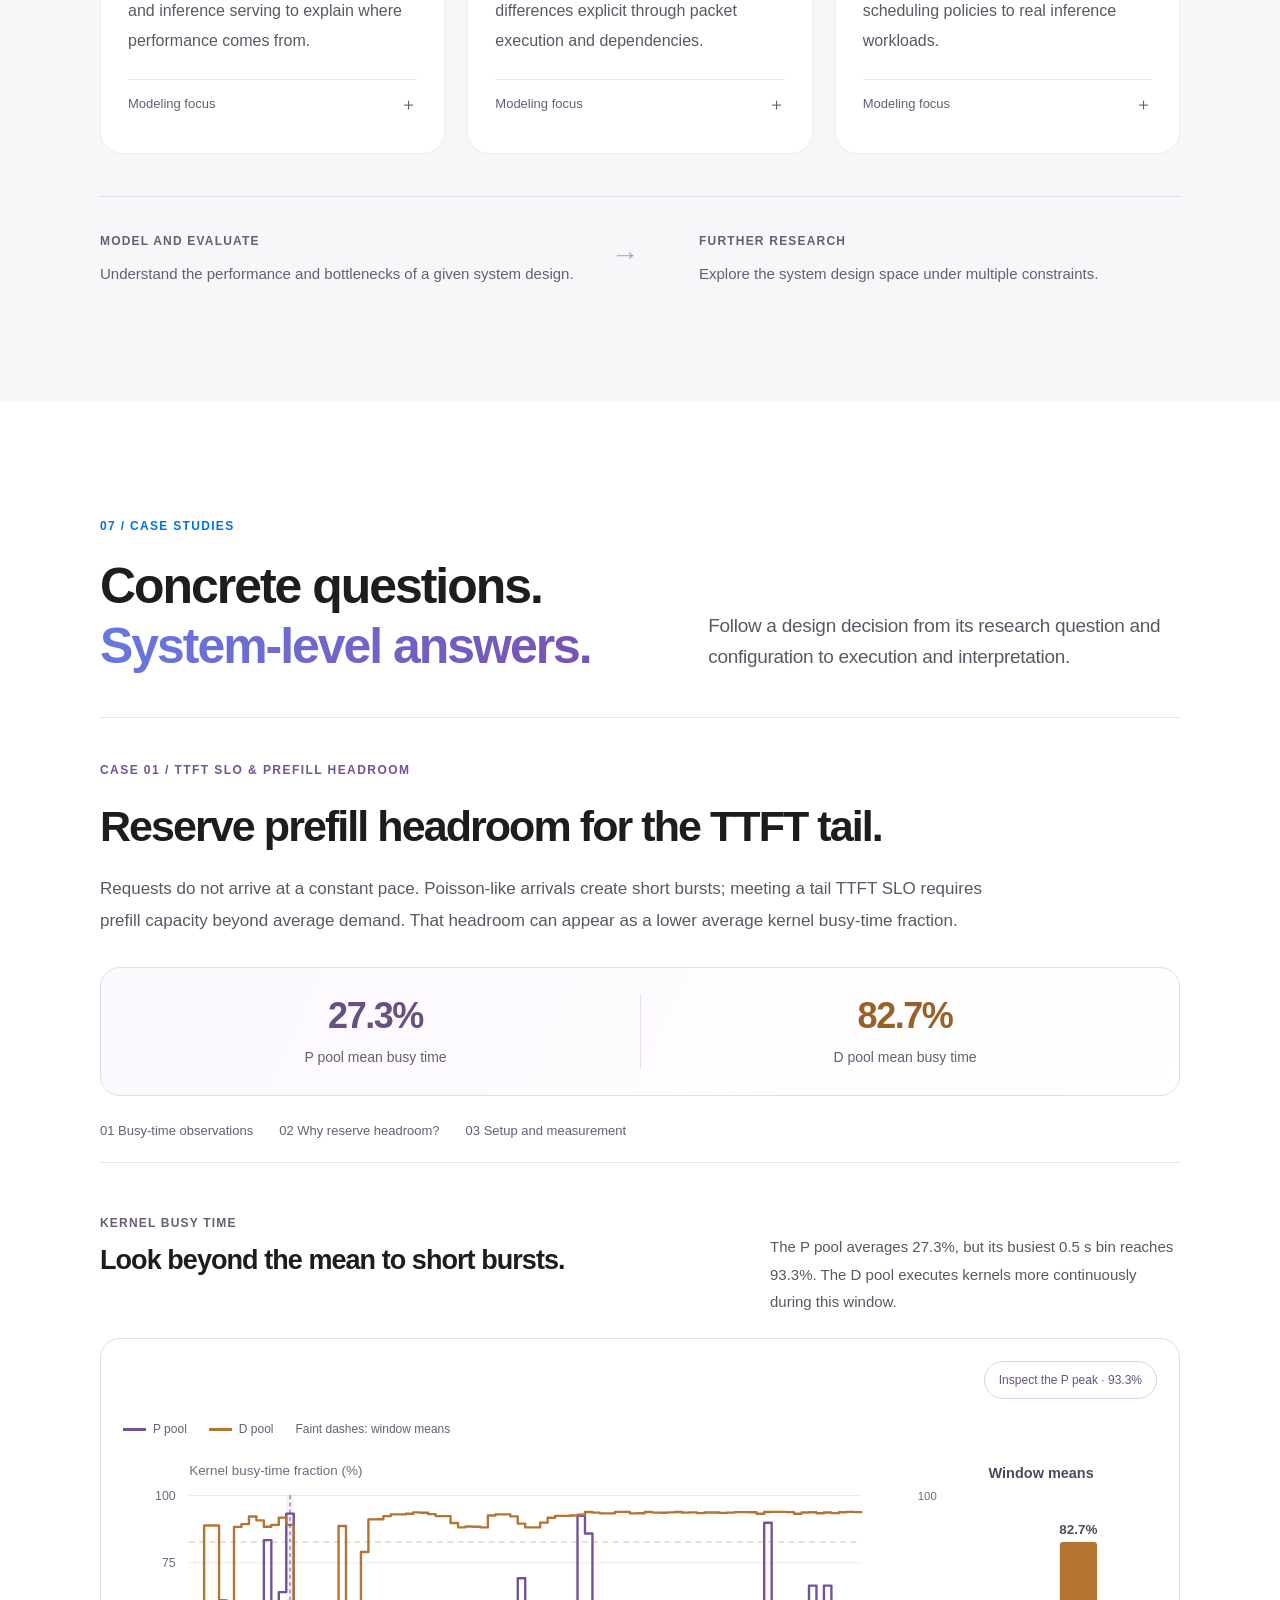
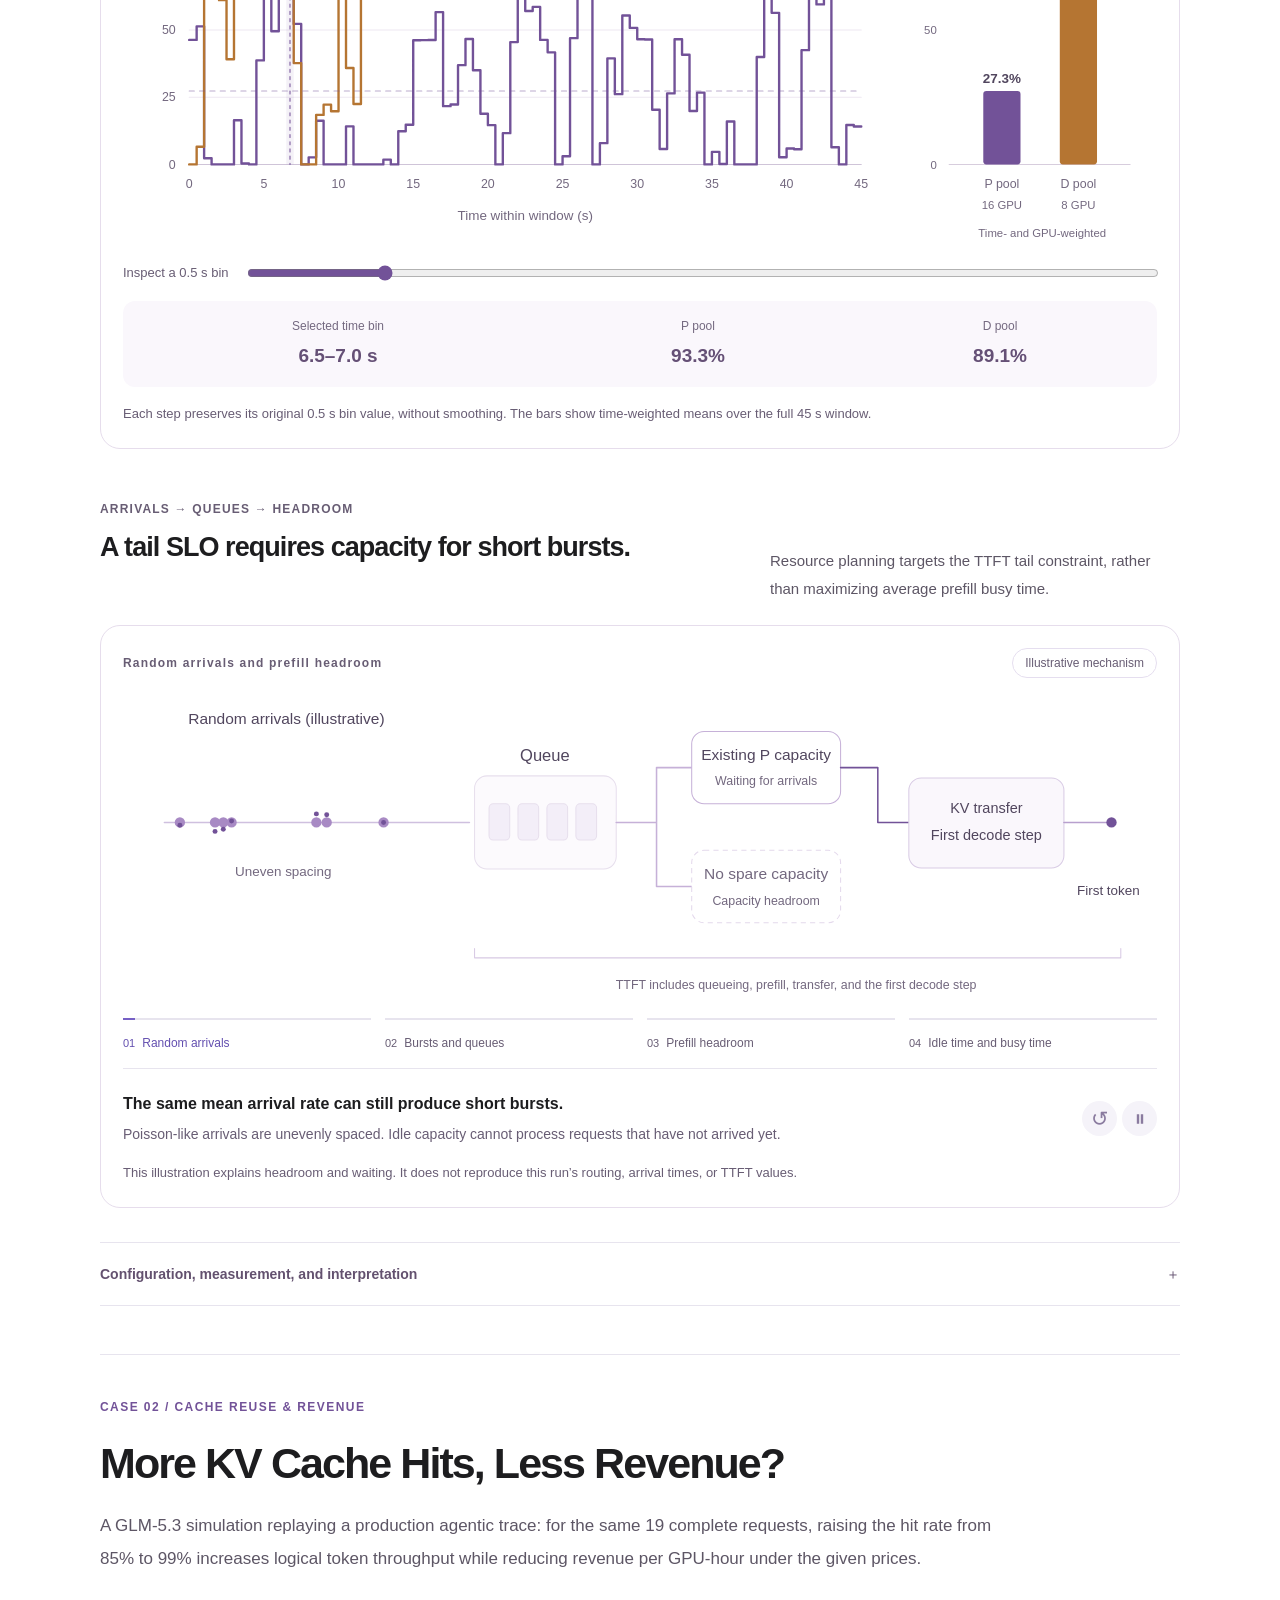
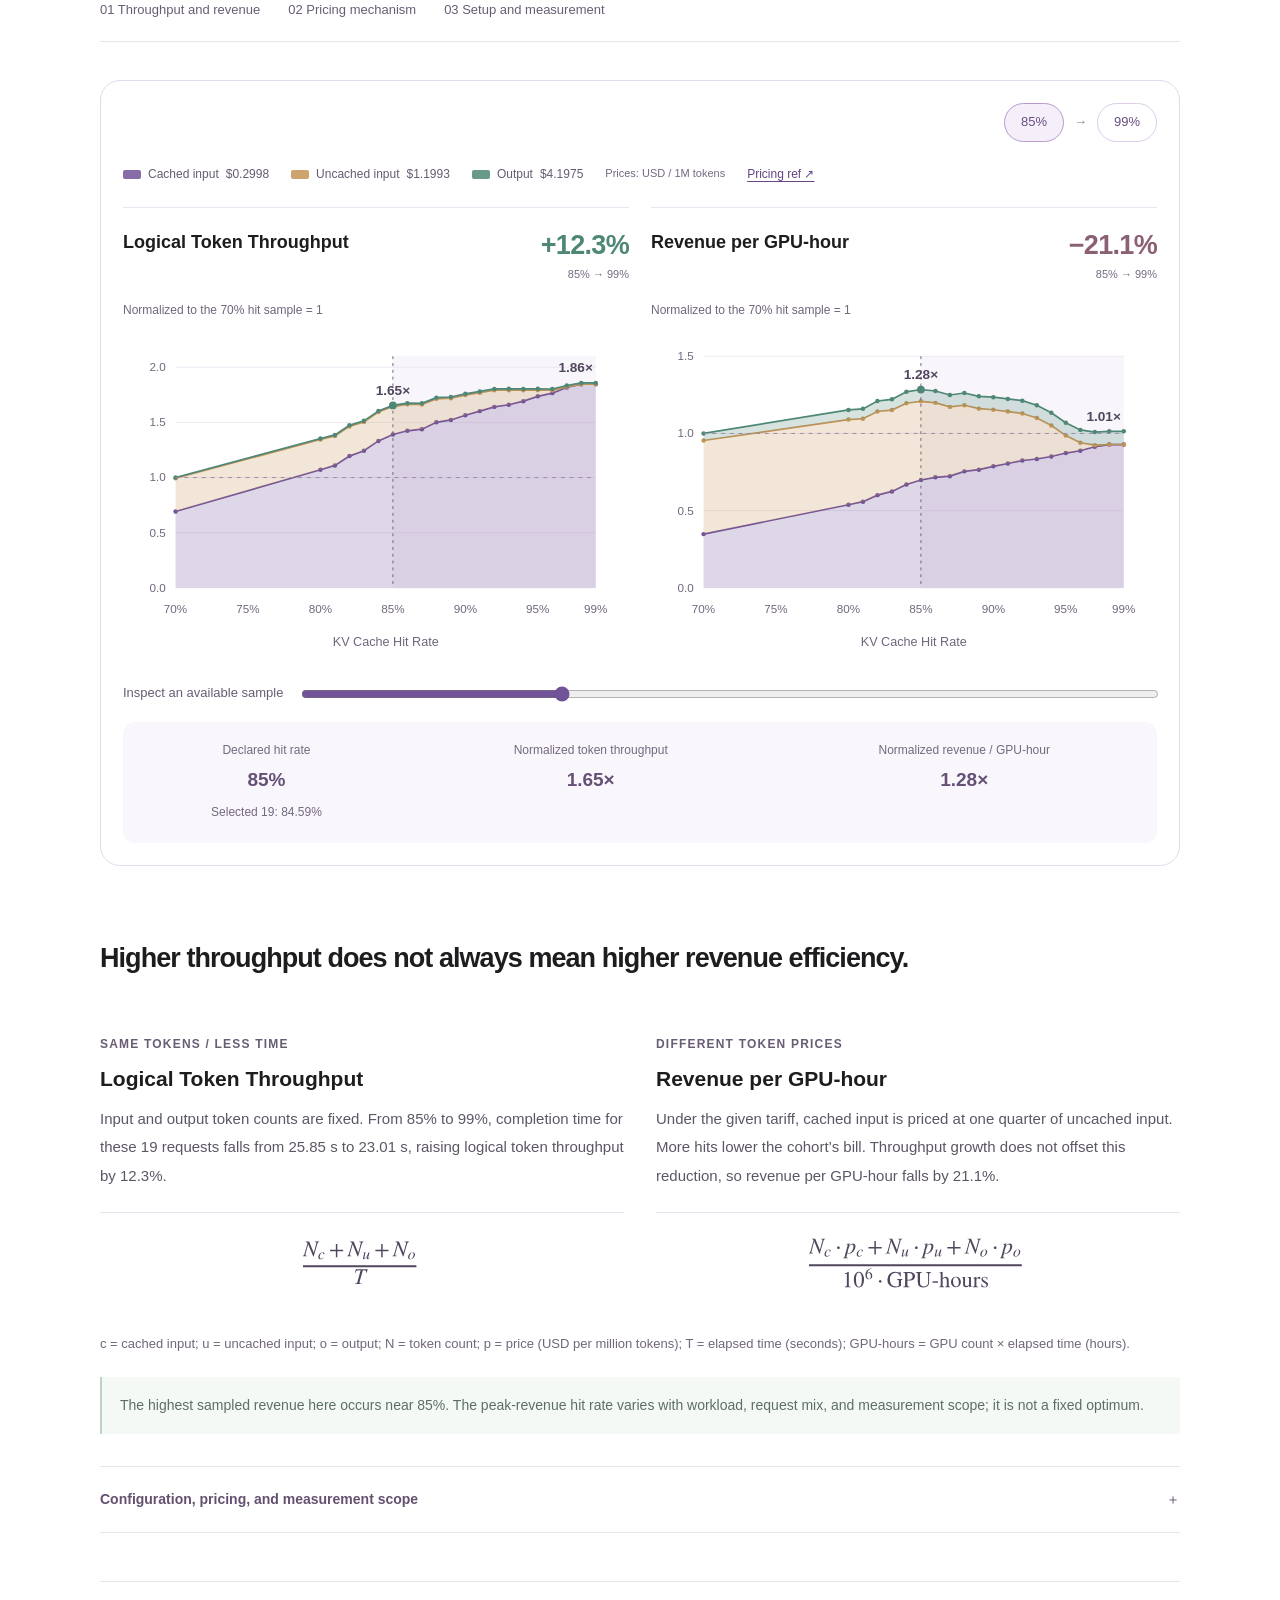
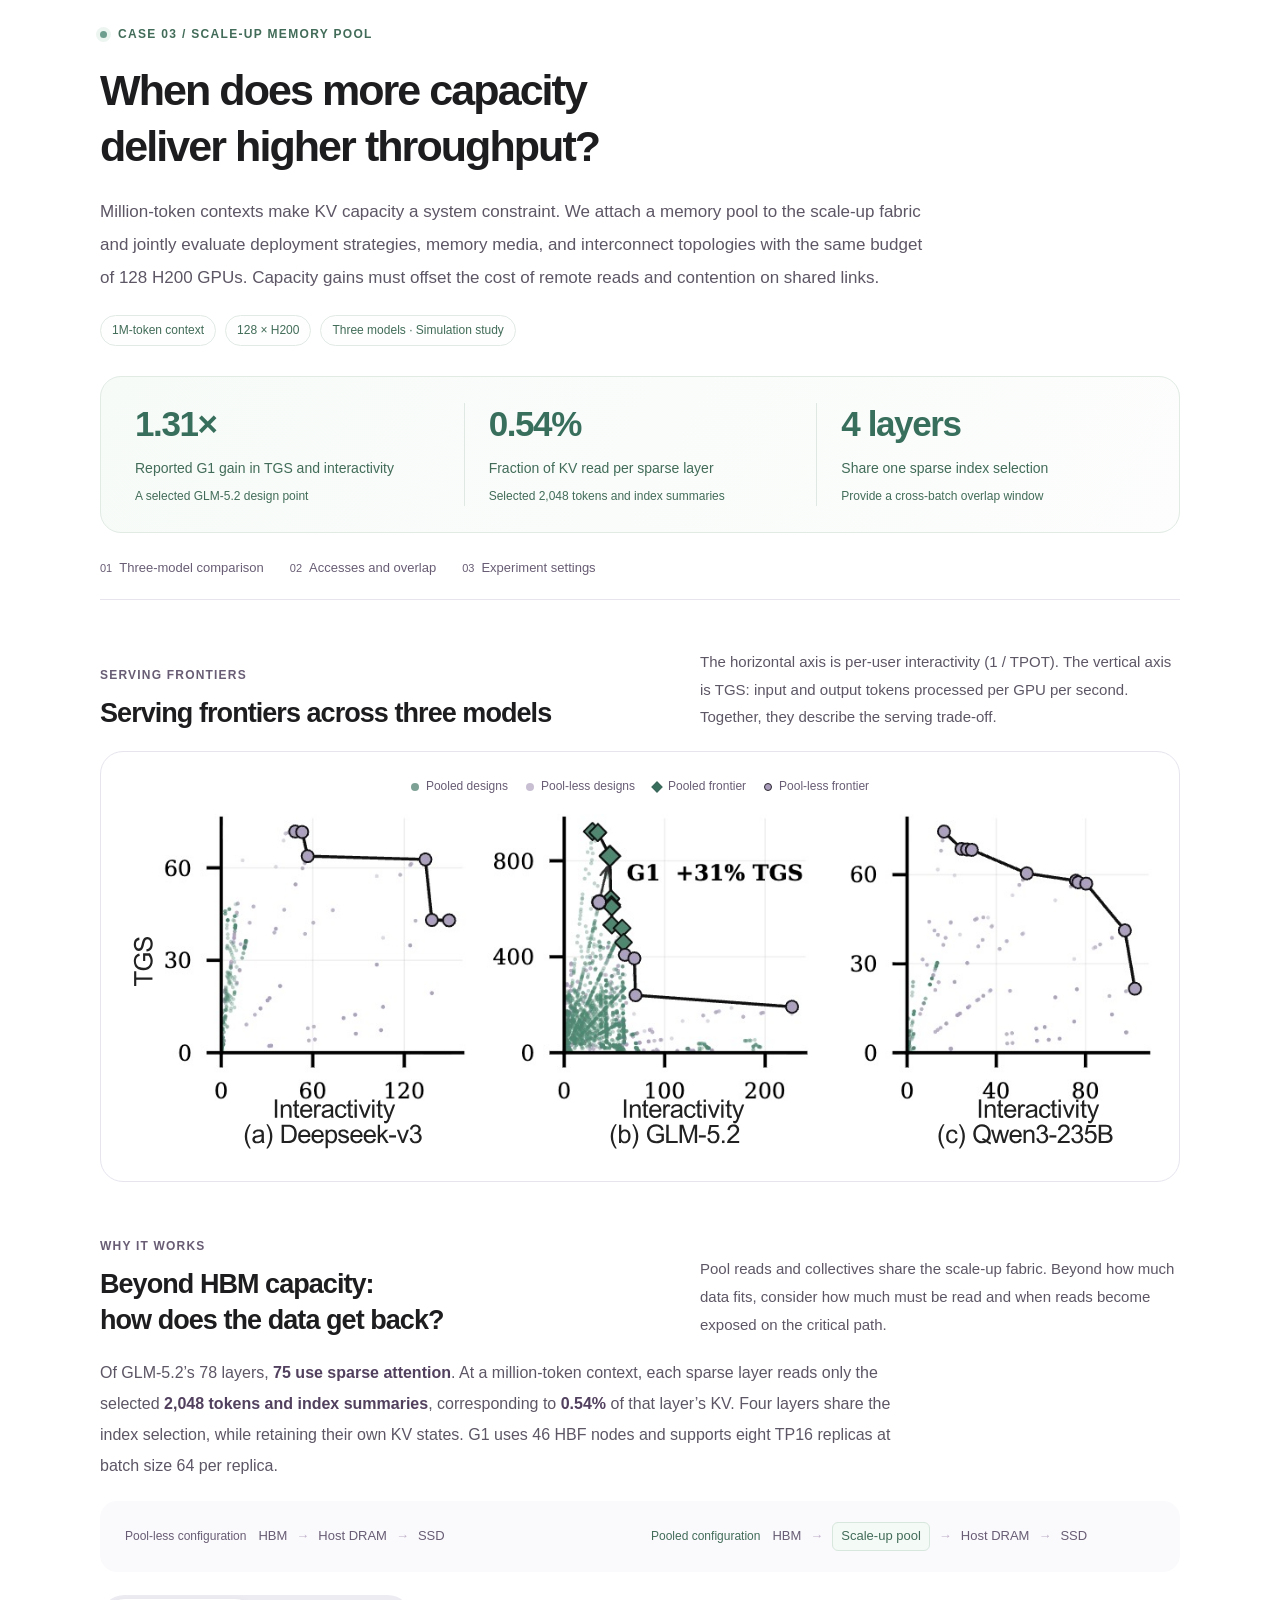
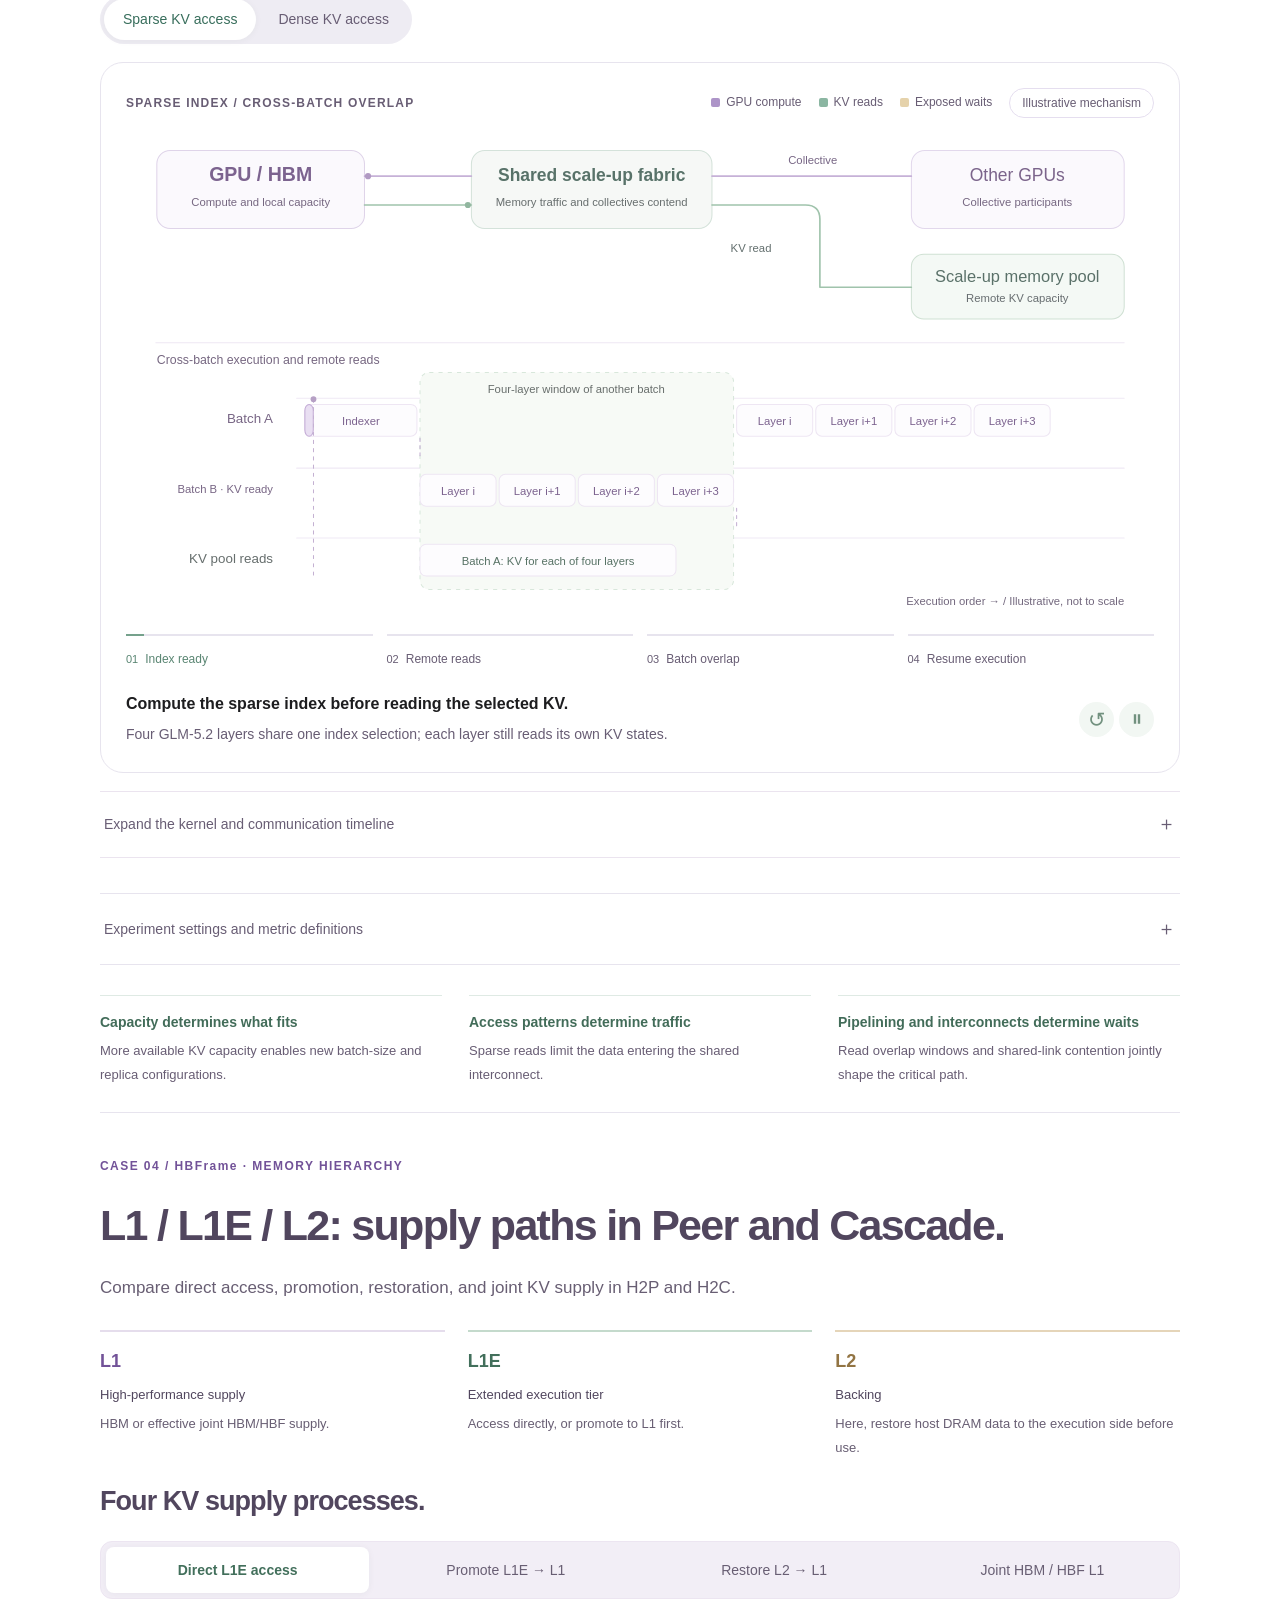
==== commit 28ac4966: "Use explicit token notation and GPU-hour revenue formula" ====
--- a/en/index.html
+++ b/en/index.html
@@ -10,10 +10,10 @@
   <link rel="stylesheet" href="../styles.css">
   <link rel="stylesheet" href="../case-studies.css">
   <link rel="stylesheet" href="../prefill-slo.css?v=20261111-slo-zero">
-  <link rel="stylesheet" href="../cache-revenue.css?v=20261112-formulas">
+  <link rel="stylesheet" href="../cache-revenue.css?v=20261112-token-notation">
   <link rel="stylesheet" href="../hbframe-tier.css?v=20261112-formulas">
   <link rel="stylesheet" href="../readability.css?v=20261111-title-descenders">
-  <script defer src="../data/i18n.js?v=20261112-cleanup"></script>
+  <script defer src="../data/i18n.js?v=20261112-token-notation"></script>
   <script defer src="../data/prefill-slo.js?v=20261111-slo"></script>
   <script defer src="../data/cache-revenue.js?v=20261112-cache"></script>
   <script defer src="../data/hbframe-tier.js?v=20261111-hbframe"></script>
@@ -22,7 +22,7 @@
   <script defer src="../scripts/figures.js?v=20261111-fonts"></script>
   <script defer src="../scripts/case-studies.js?v=20261111-fonts"></script>
   <script defer src="../scripts/prefill-slo-case.js?v=20261112-cleanup"></script>
-  <script defer src="../scripts/cache-revenue-case.js?v=20261112-formulas"></script>
+  <script defer src="../scripts/cache-revenue-case.js?v=20261112-token-notation"></script>
   <script defer src="../scripts/hbframe-tier-case.js?v=20261112-formulas"></script>
   <script defer src="../scripts/app.js?v=20261112-cleanup"></script>
 </head>
--- a/cache-revenue.css
+++ b/cache-revenue.css
@@ -8,8 +8,7 @@
 .cr-section-heading h4{font-size:27px;font-weight:550;line-height:1.4;letter-spacing:-.035em}
 .cr-section-heading>p{font-size:14px;line-height:1.85;color:var(--muted);max-width:360px}
 .cr-figure{margin:0;padding:22px;border:1px solid #e4daed;border-radius:20px;background:#fff;min-width:0}
-.cr-toolbar{display:flex;justify-content:space-between;gap:14px;align-items:center;flex-wrap:wrap}
-.cr-normalized-label{font-size:13px;line-height:1.7;color:#685d74}
+.cr-toolbar{display:flex;justify-content:flex-end;gap:14px;align-items:center;flex-wrap:wrap}
 .cr-jumps{display:flex;gap:10px;align-items:center;color:#867591;font-size:13px}
 .cr-jumps button{background:#fff;border:1px solid #ddcde9;border-radius:999px;padding:8px 16px;font-size:13px;color:#695080}
 .cr-jumps button[aria-pressed=true]{background:#f5effa;border-color:#b99bce}
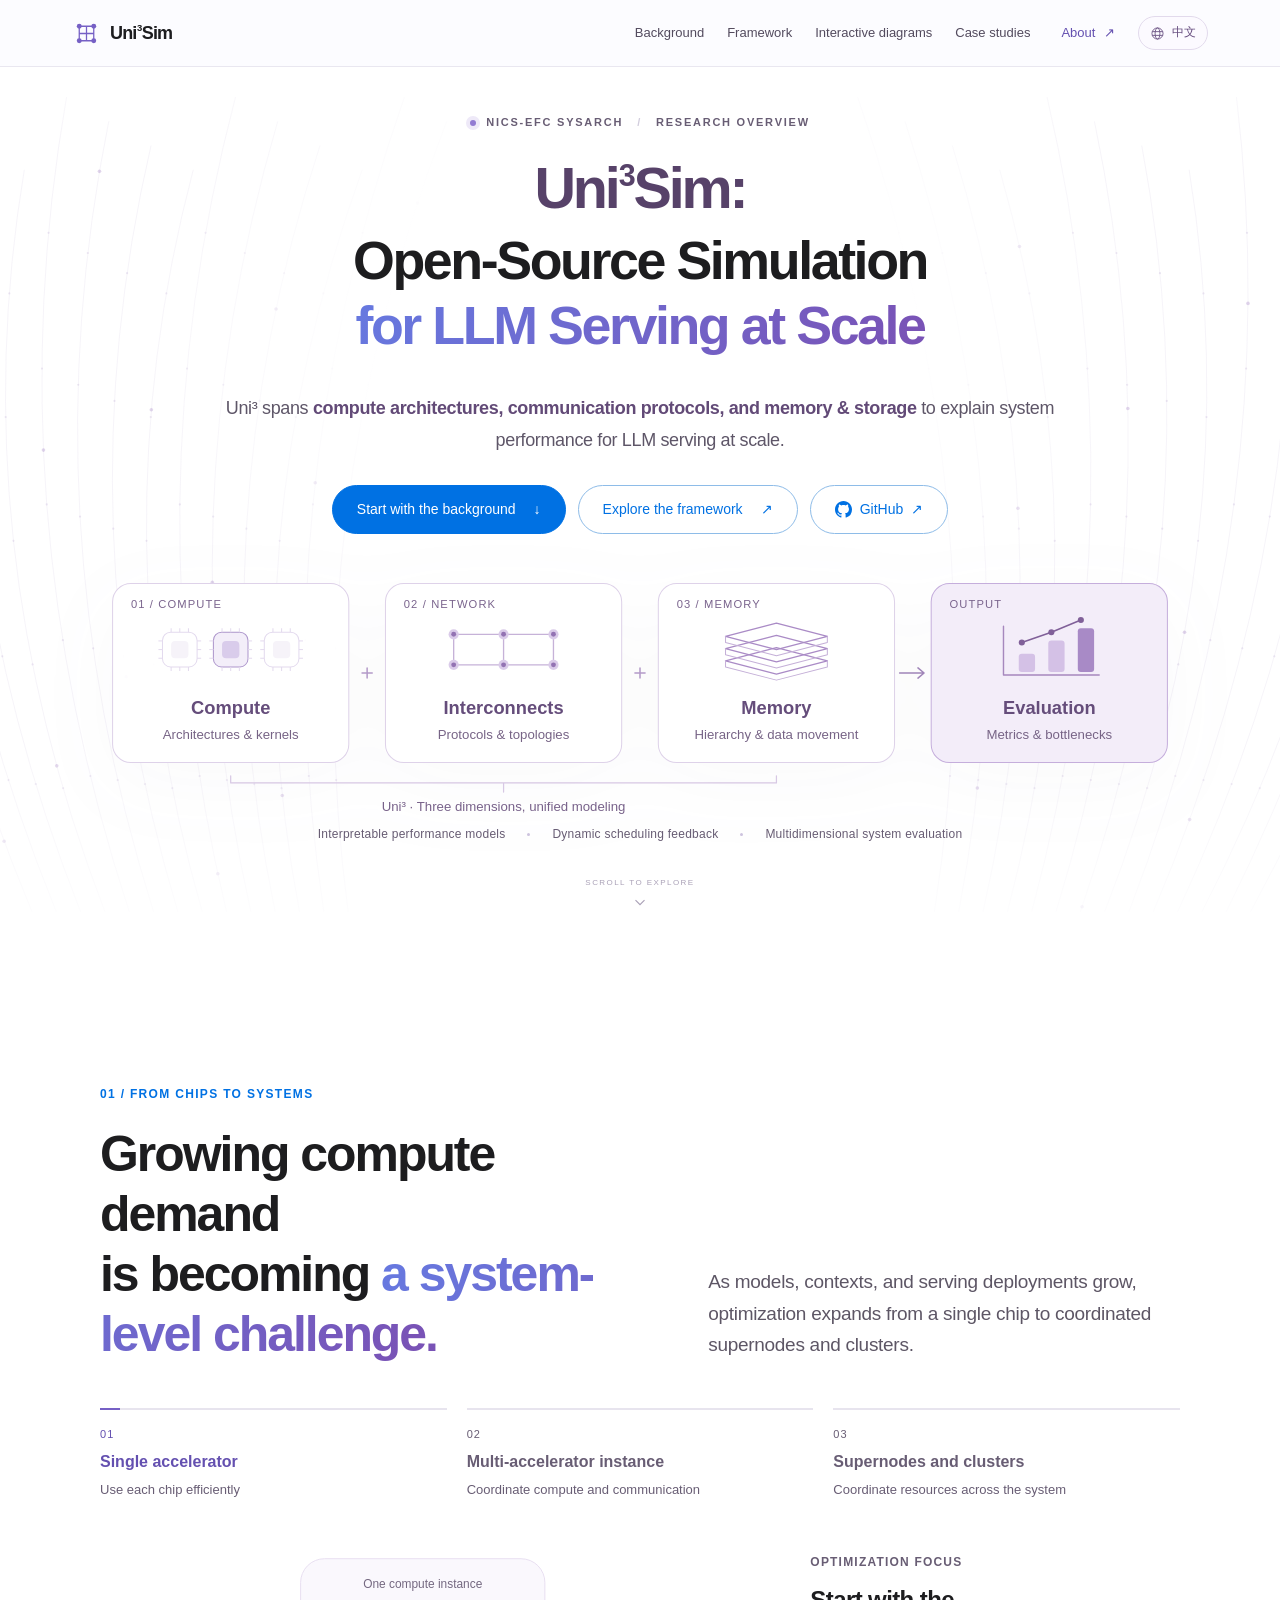
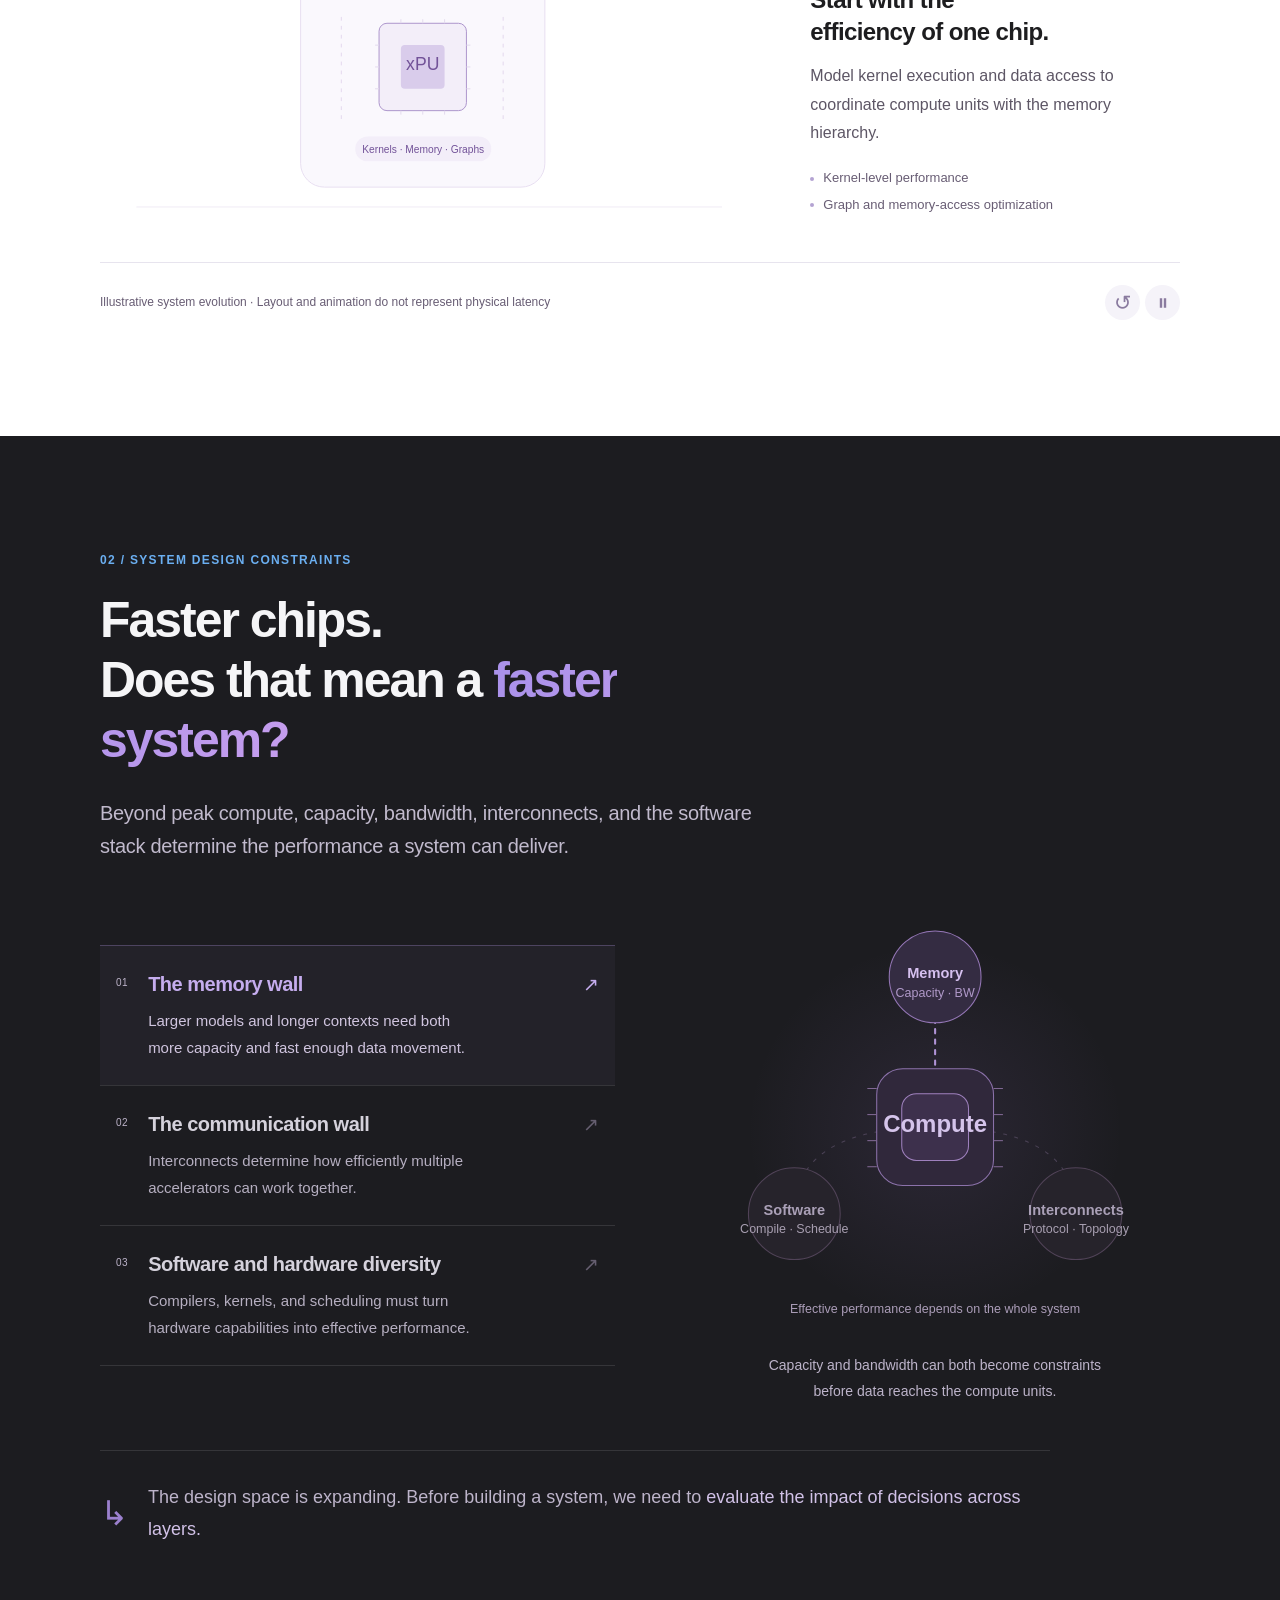
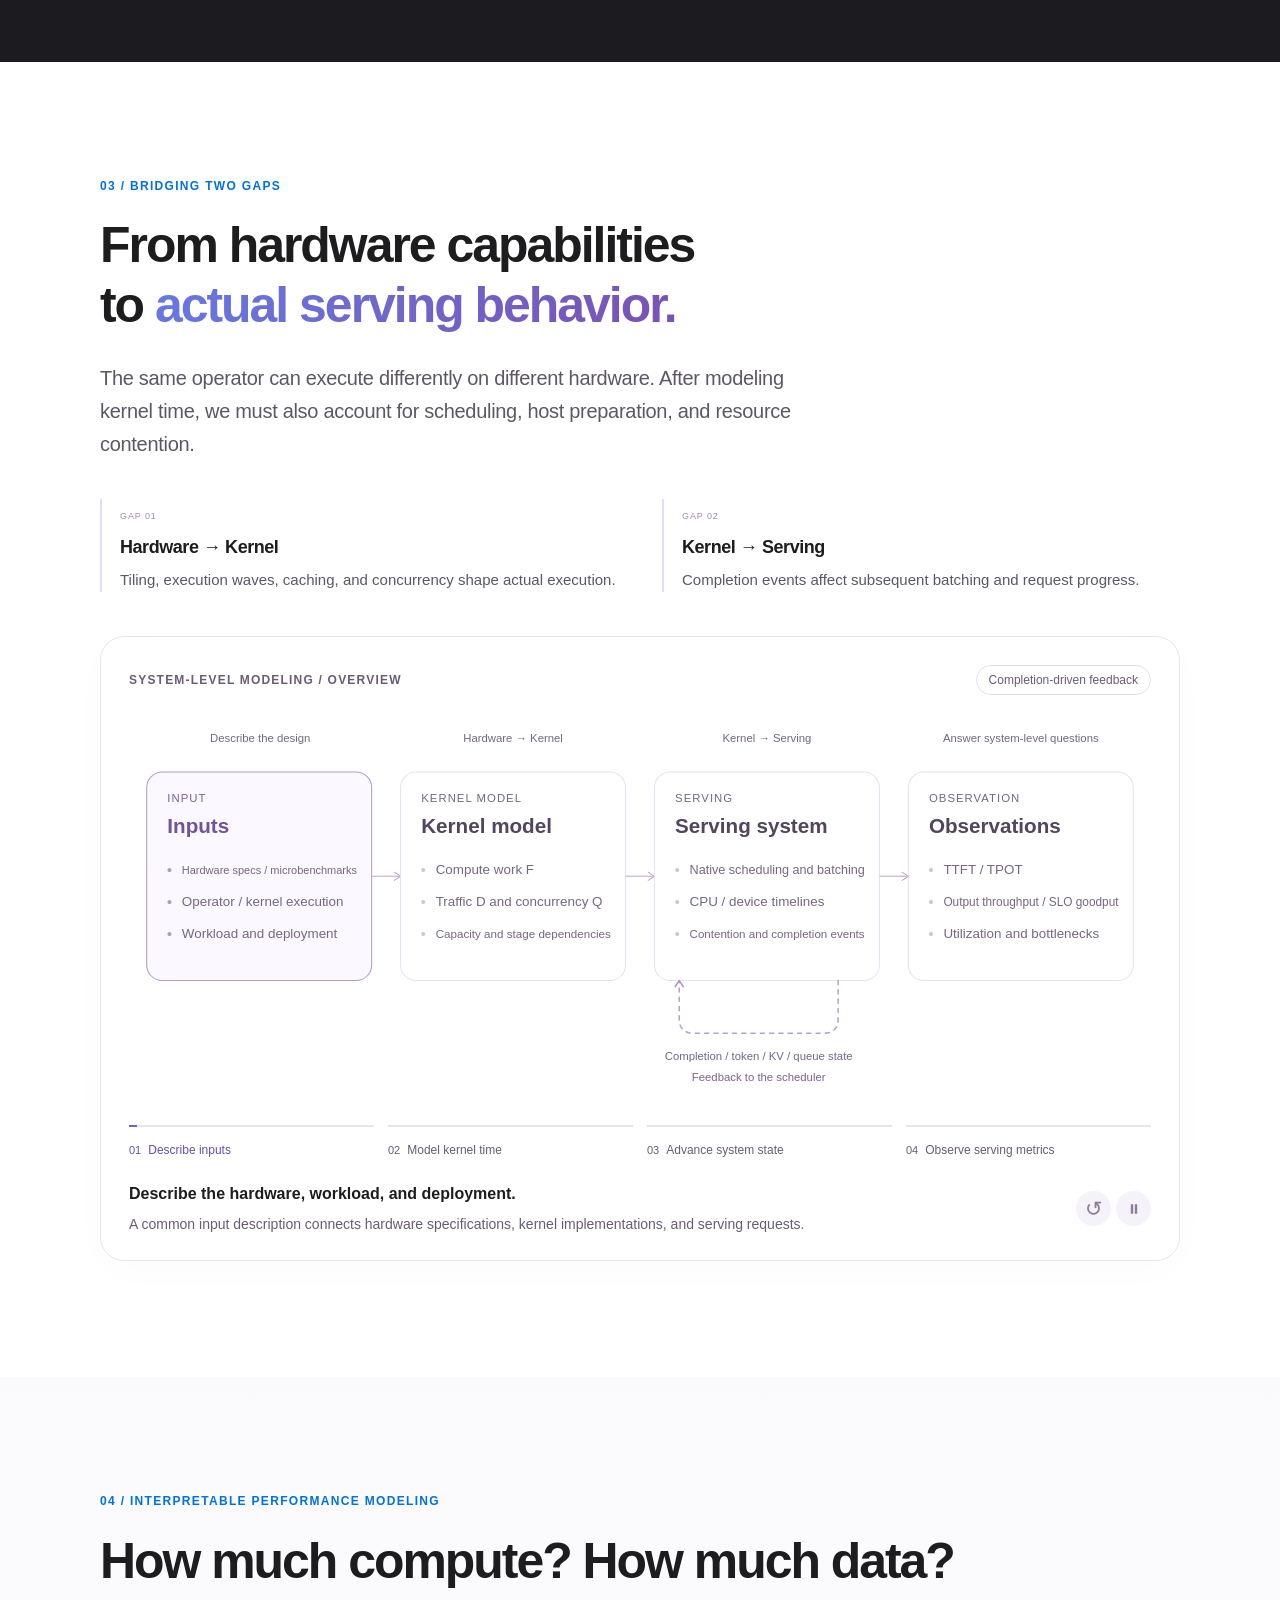
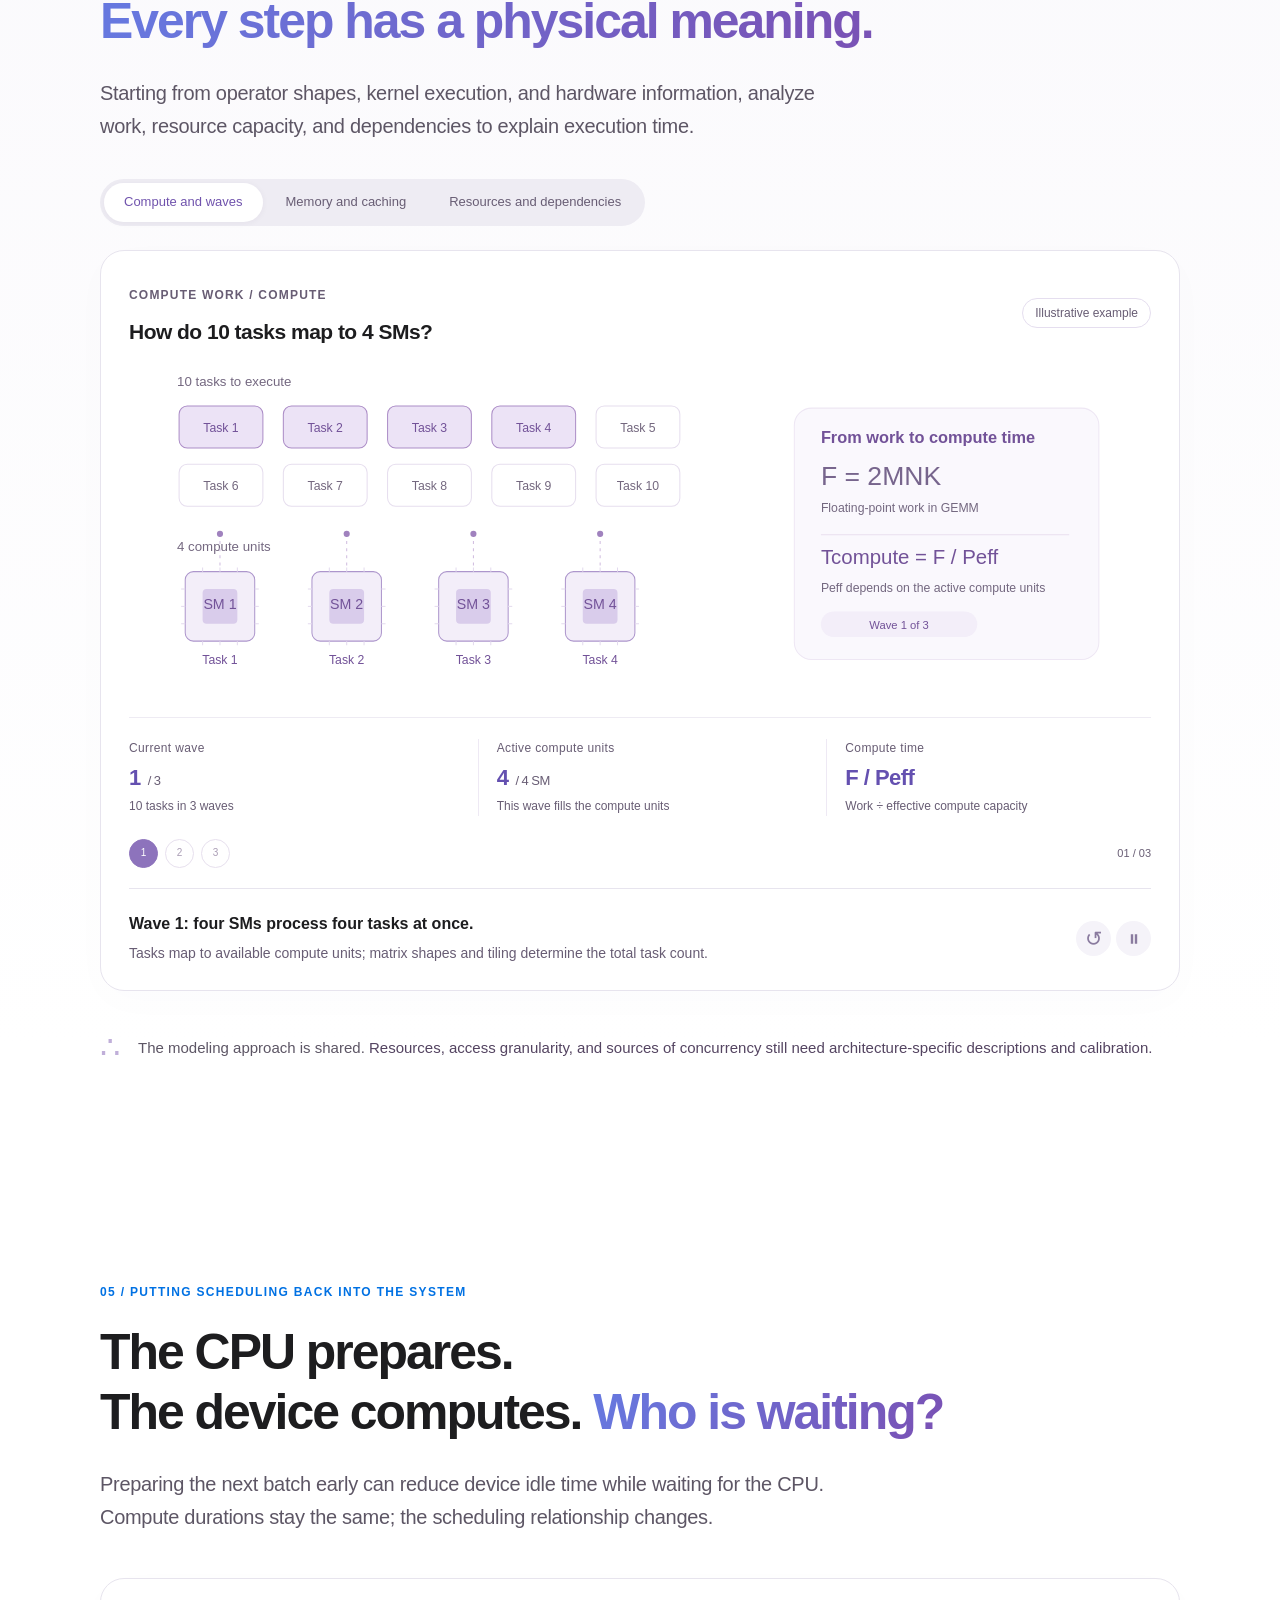
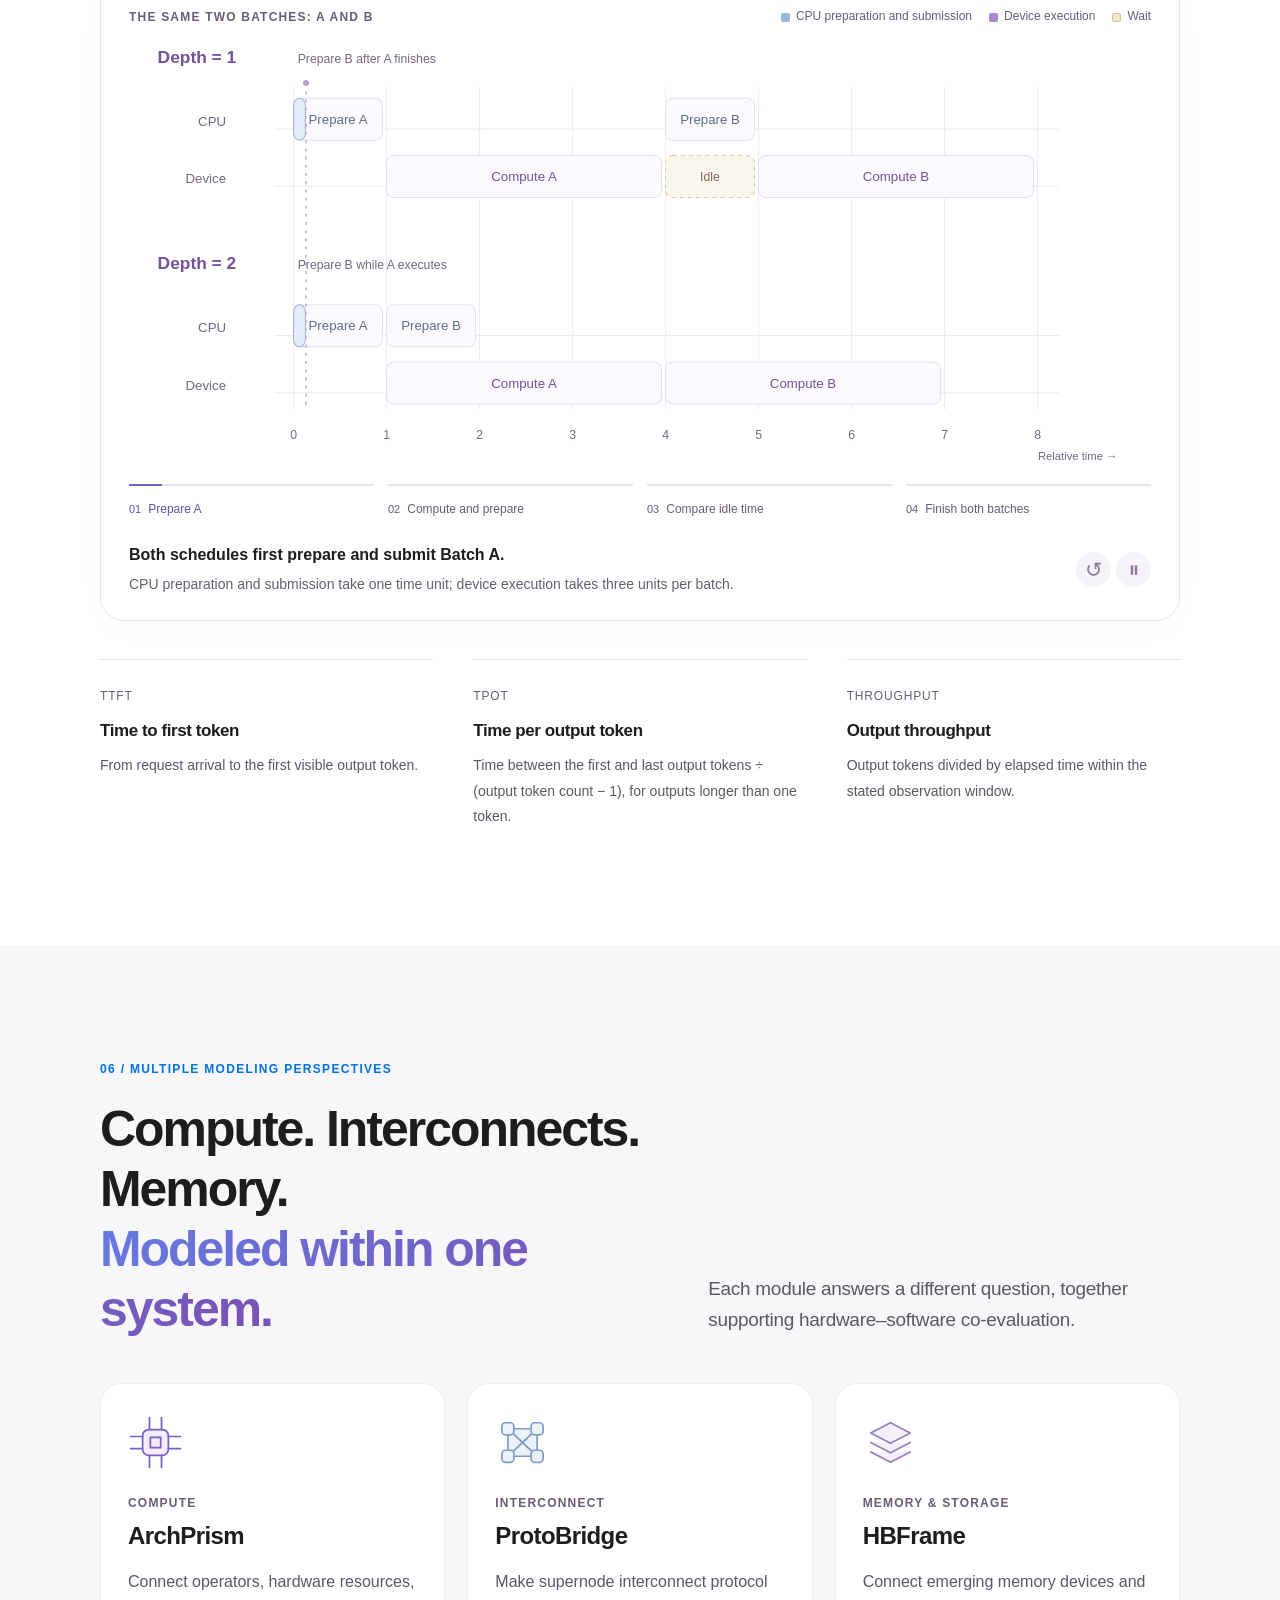
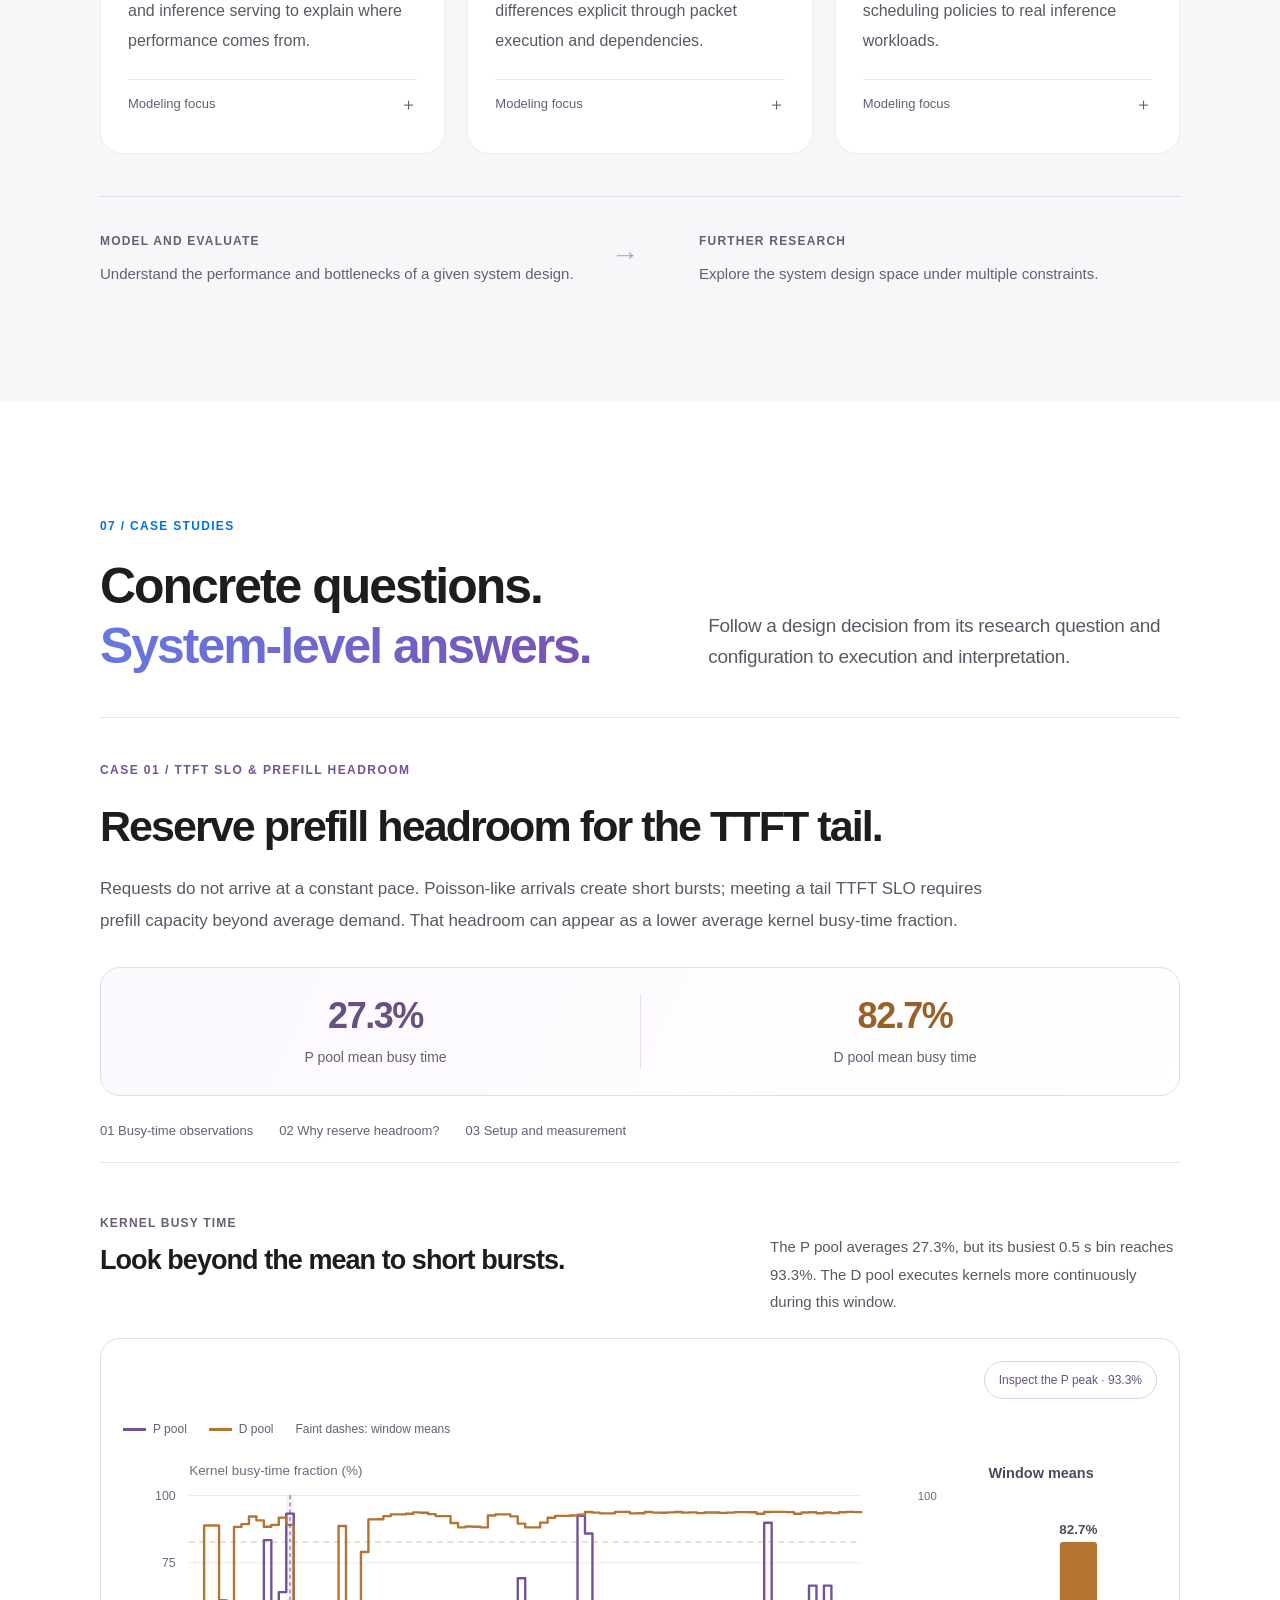
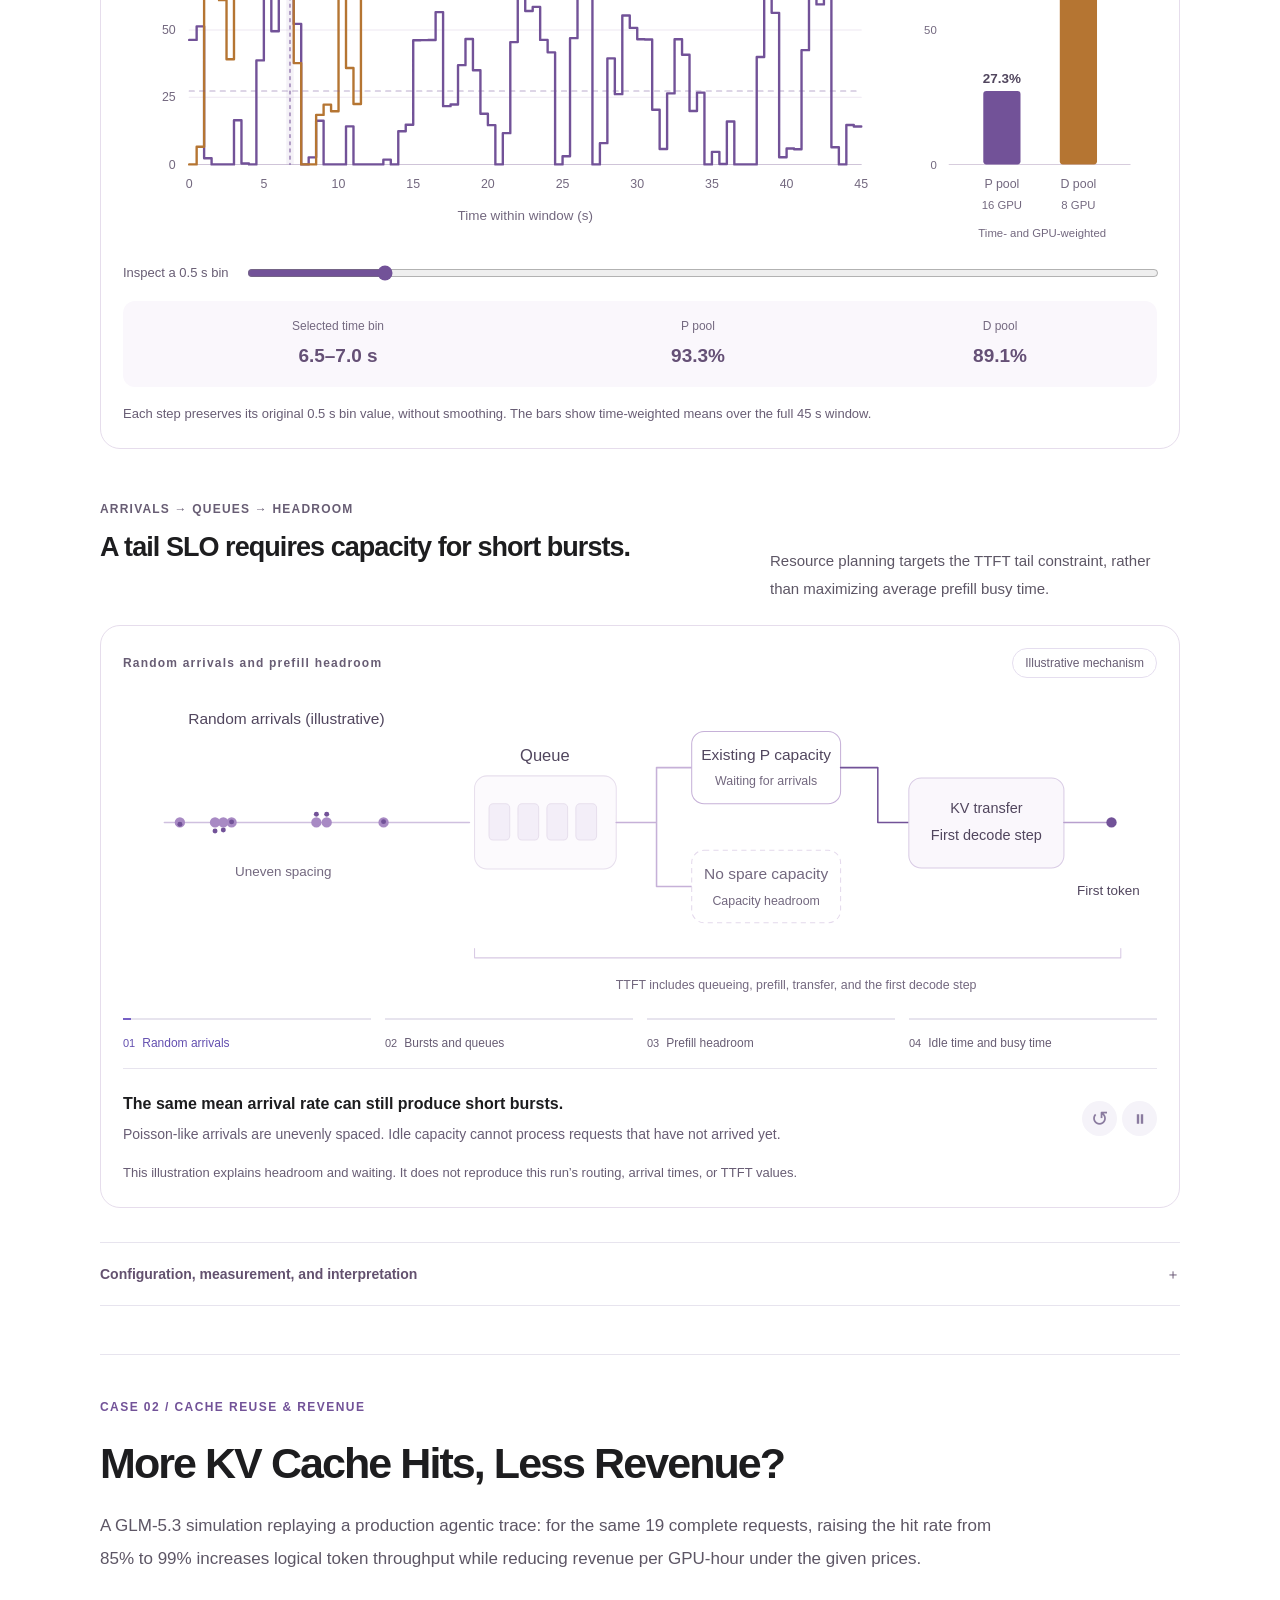
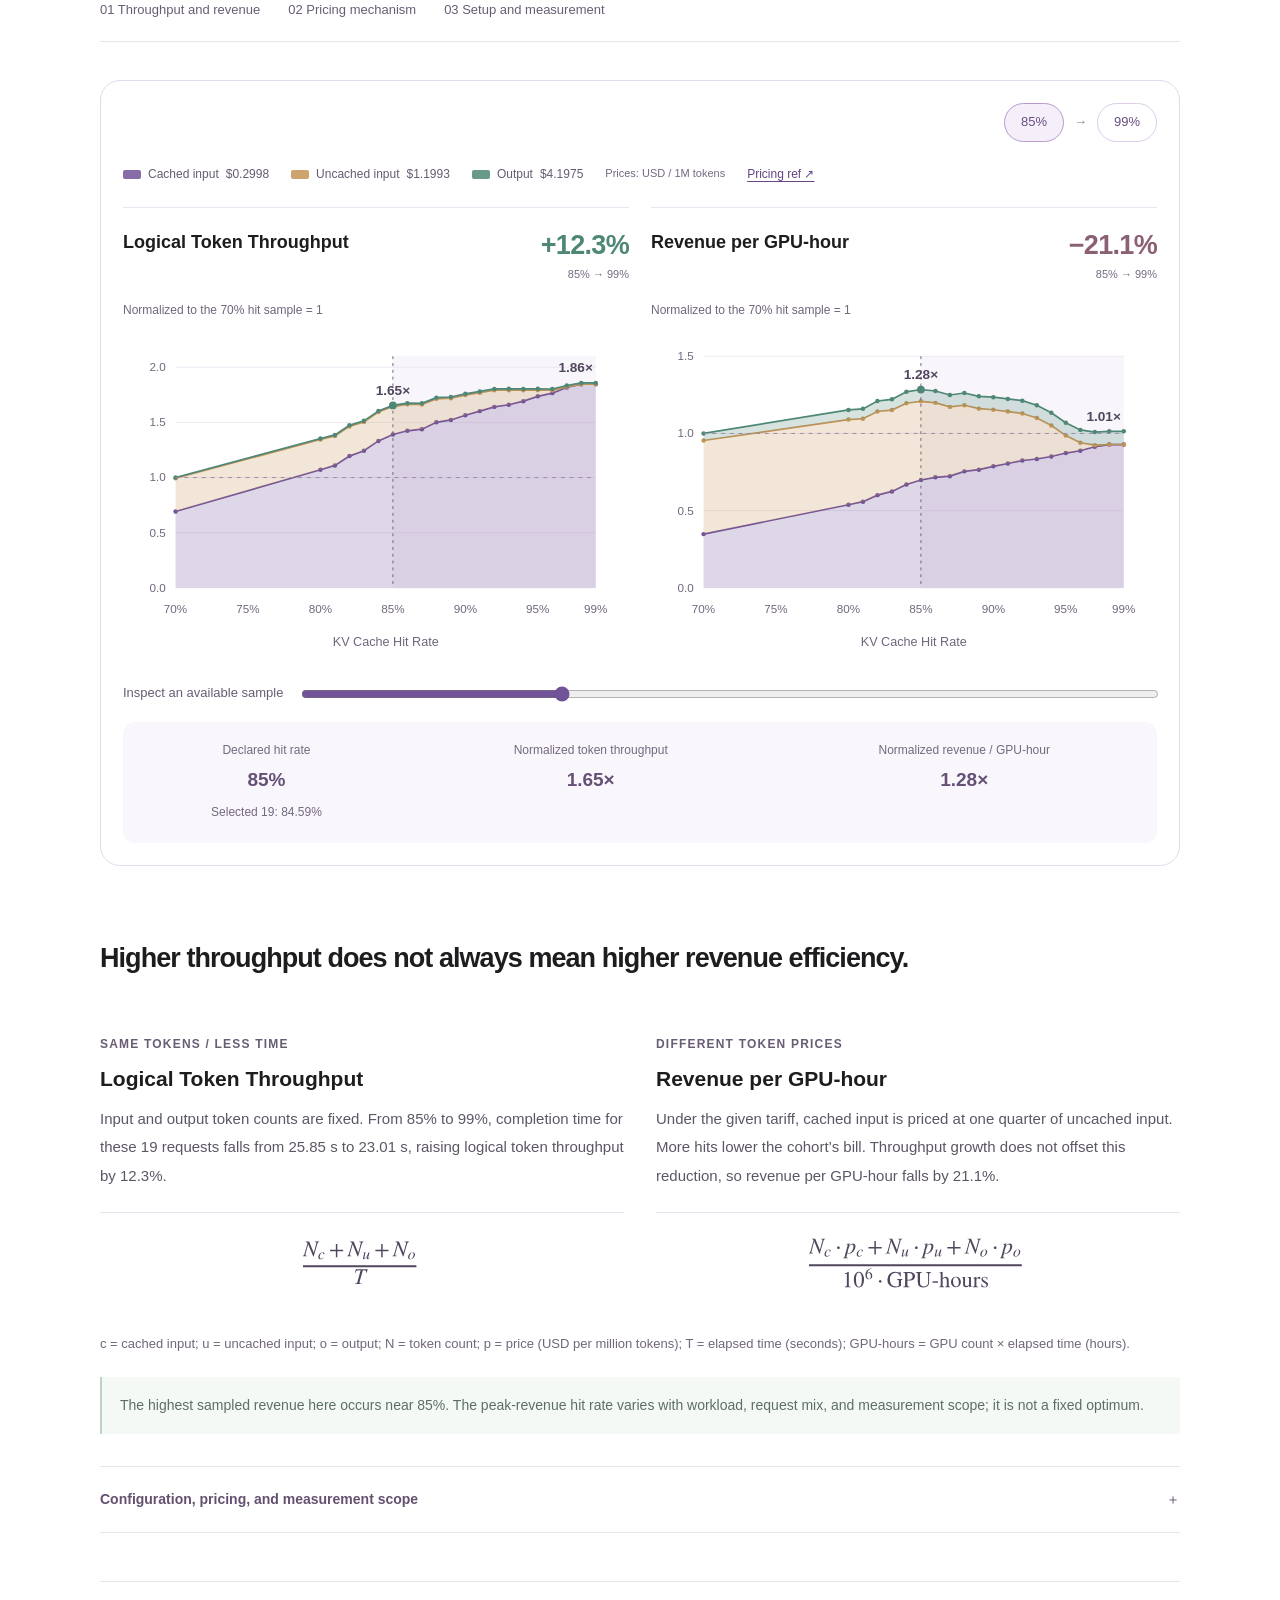
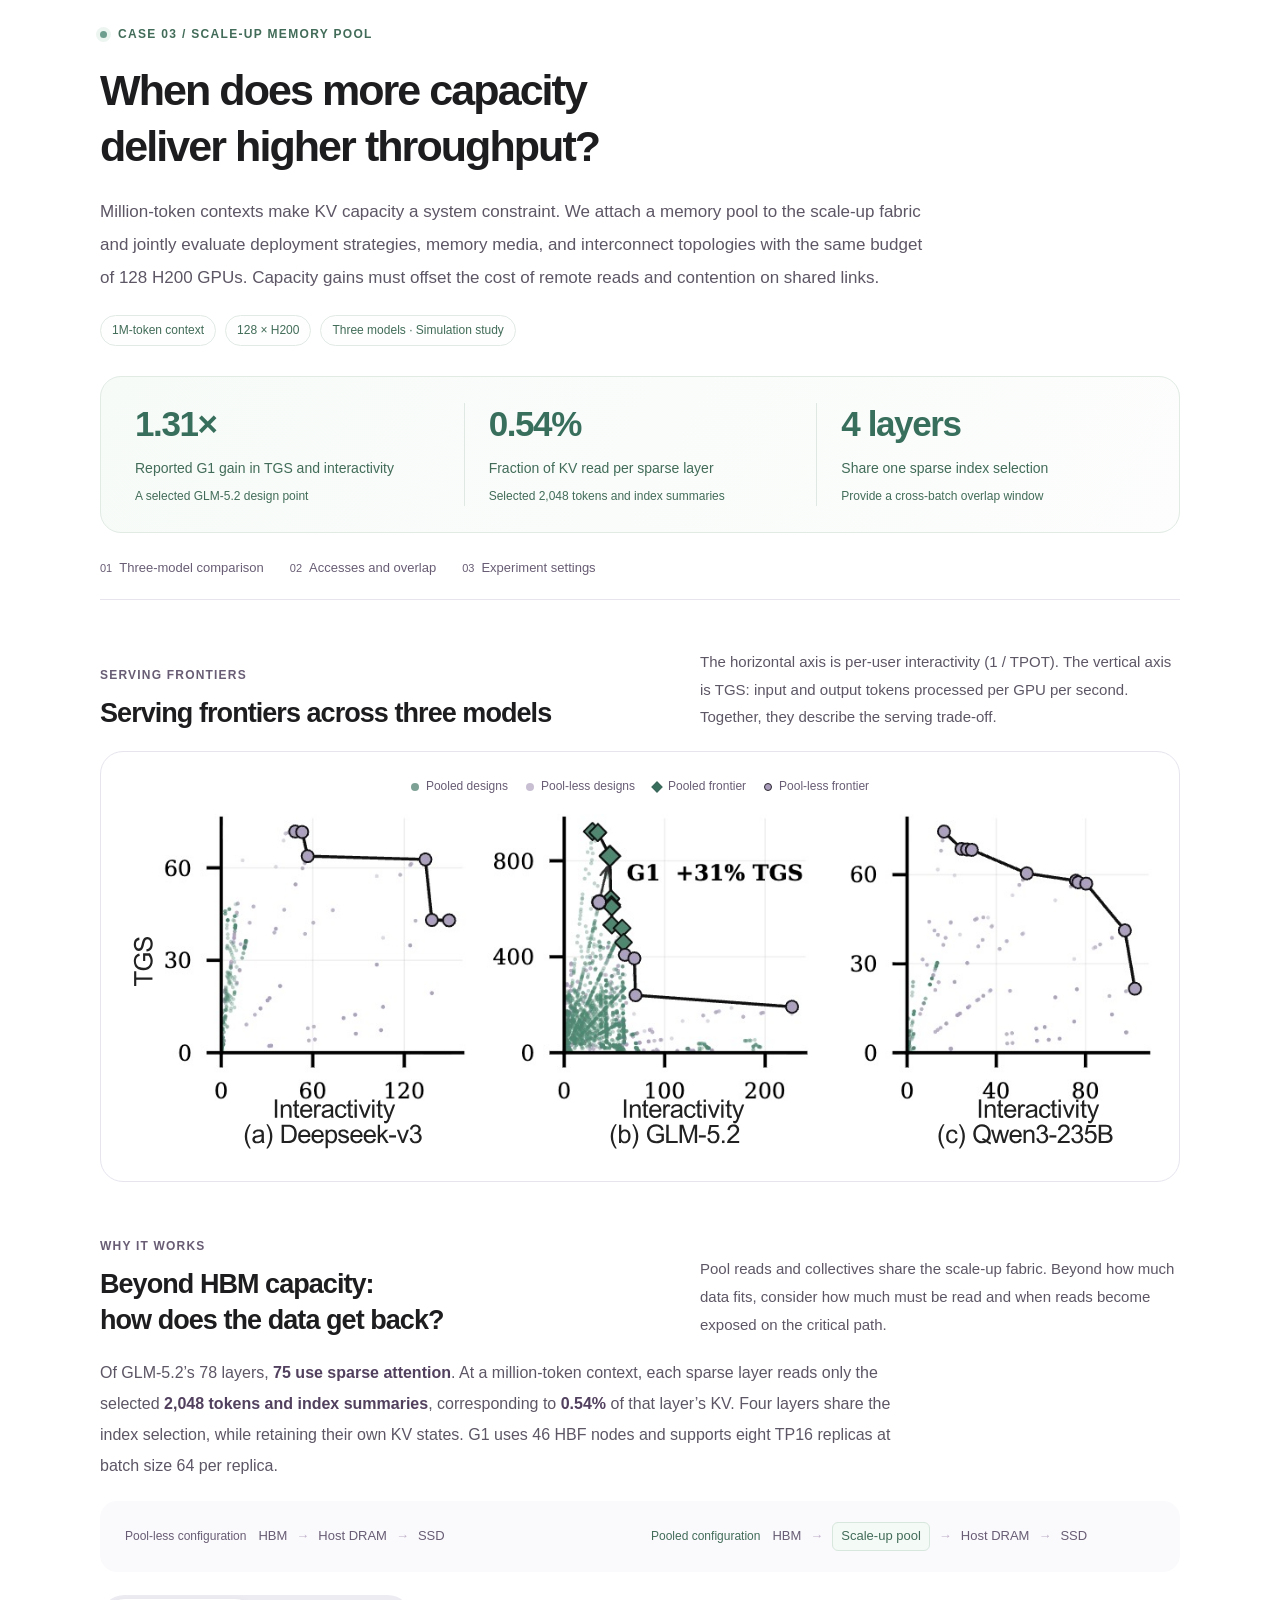
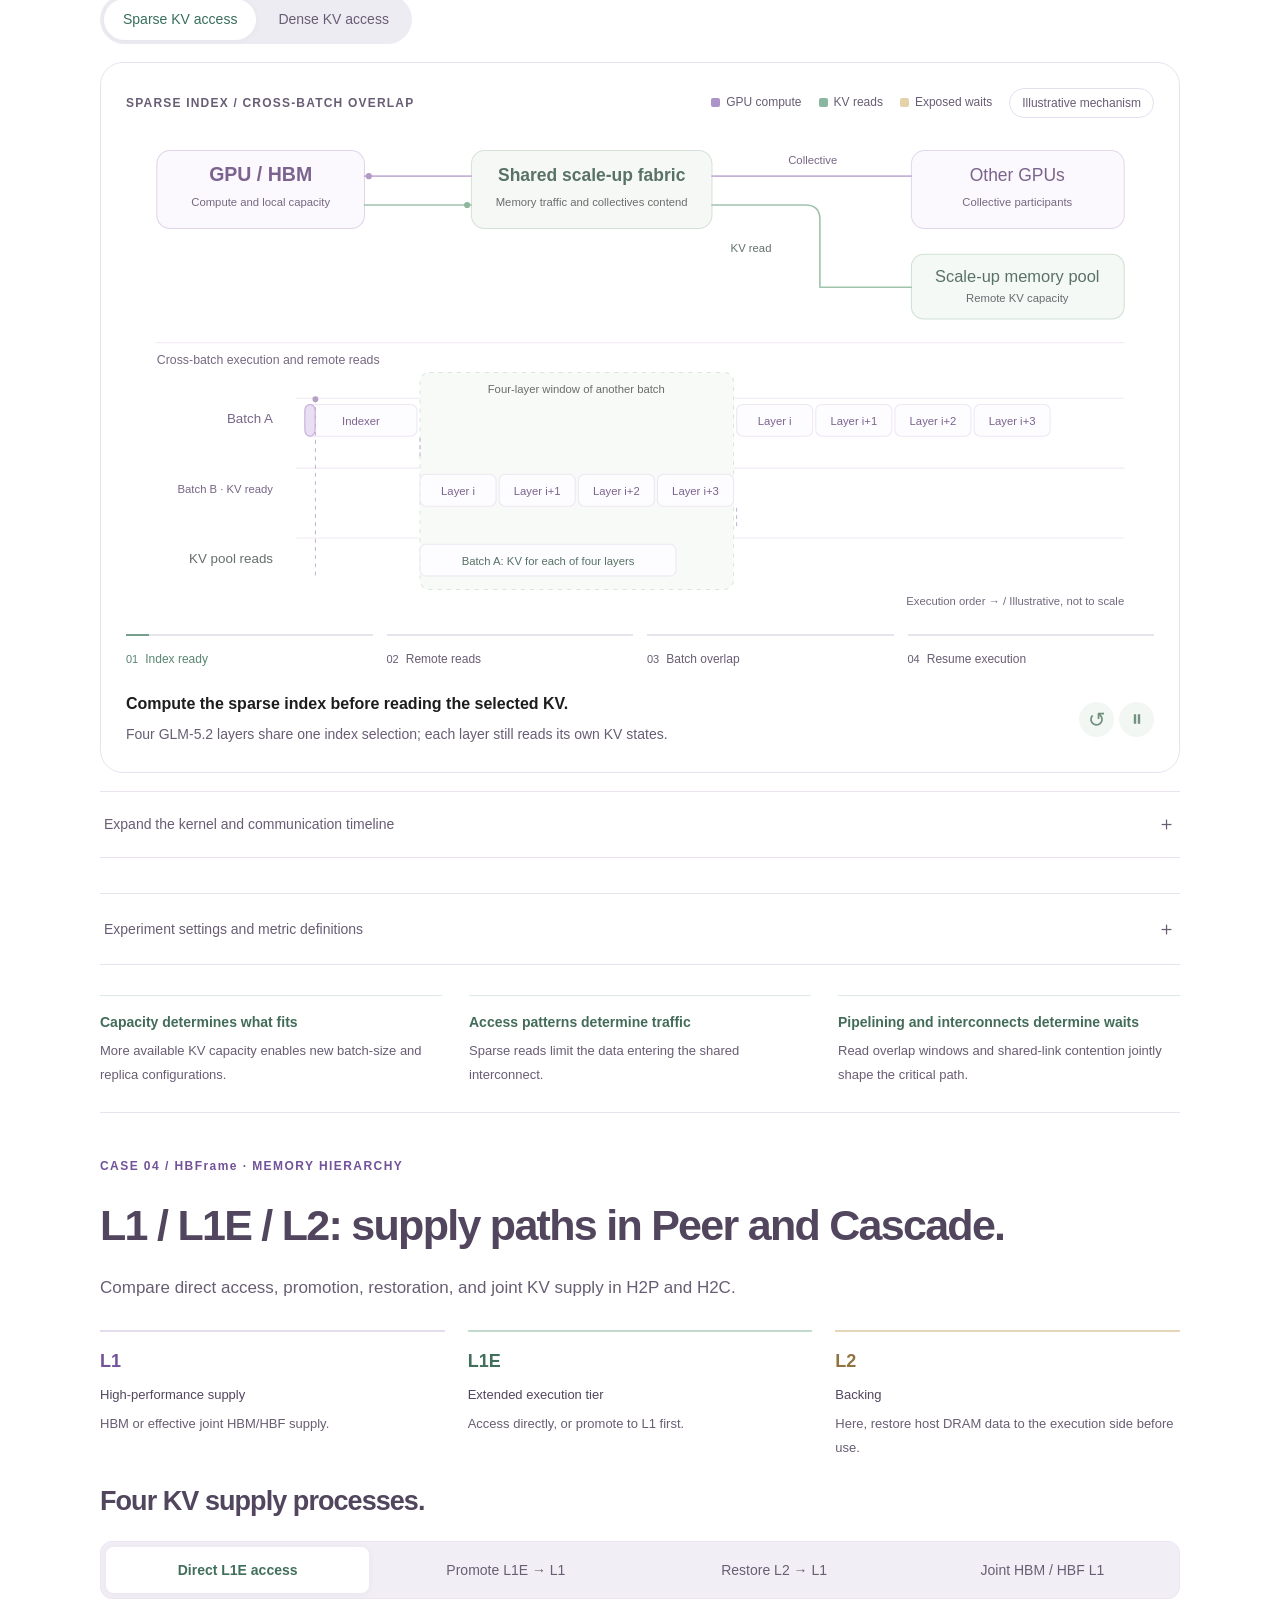
==== commit 8409c0b1: "Update author order and contribution notes" ====
--- a/en/index.html
+++ b/en/index.html
@@ -12,8 +12,8 @@
   <link rel="stylesheet" href="../prefill-slo.css?v=20261111-slo-zero">
   <link rel="stylesheet" href="../cache-revenue.css?v=20261112-token-notation">
   <link rel="stylesheet" href="../hbframe-tier.css?v=20261112-formulas">
-  <link rel="stylesheet" href="../readability.css?v=20261111-title-descenders">
-  <script defer src="../data/i18n.js?v=20261112-token-notation"></script>
+  <link rel="stylesheet" href="../readability.css?v=20261123-authors">
+  <script defer src="../data/i18n.js?v=20261123-authors"></script>
   <script defer src="../data/prefill-slo.js?v=20261111-slo"></script>
   <script defer src="../data/cache-revenue.js?v=20261112-cache"></script>
   <script defer src="../data/hbframe-tier.js?v=20261111-hbframe"></script>
@@ -159,7 +159,28 @@
 
     <section id="about" class="about-section">
       <div class="container">
-        <div class="about-top"><div><p class="eyebrow">ABOUT THE RESEARCH</p><h2>Understanding the next generation of computing systems.</h2><p>Uni³Sim: Open-Source Simulation for LLM Serving at Scale</p></div><div class="team-signature"><strong>NICS-EFC SysArch</strong><p class="team-authors"><span class="author-group">Zhenhua Zhu · Xinhao Yang · Yu Zhu</span> <span class="author-group">Tianyu Liao · Tongxin Xie</span></p></div></div>
+        <div class="about-top">
+          <div><p class="eyebrow">ABOUT THE RESEARCH</p><h2>Understanding the next generation of computing systems.</h2><p>Uni³Sim: Open-Source Simulation for LLM Serving at Scale</p></div>
+          <div class="team-signature">
+            <strong>NICS-EFC SysArch</strong>
+            <p class="team-authors">
+              <span class="author-group">
+                <span aria-describedby="equal-contribution">Xinhao Yang<sup>*</sup></span> ·
+                <span aria-describedby="equal-contribution">Yu Zhu<sup>*</sup></span> ·
+                <span aria-describedby="equal-contribution">Tianyu Liao<sup>*</sup></span>
+              </span>
+              <span class="author-group">
+                <span>Tongxin Xie</span> ·
+                <span aria-describedby="corresponding-author">Zhenhua Zhu<sup>†</sup></span> ·
+                <span>Yu Wang</span>
+              </span>
+            </p>
+            <p class="author-notes">
+              <span id="equal-contribution"><sup>*</sup> These authors contribute equally.</span>
+              <span id="corresponding-author"><sup>†</sup> Corresponding author</span>
+            </p>
+          </div>
+        </div>
         <footer><a class="footer-brand" href="#top">NICS-EFC <strong>SysArch</strong></a><p>COMPUTE · INTERCONNECTS · MEMORY · SYSTEMS</p><span>2026</span></footer>
       </div>
     </section>
--- a/readability.css
+++ b/readability.css
@@ -66,7 +66,8 @@
 .team-signature p{font-size:12px!important;color:var(--reading-secondary)!important}
 html[lang] .team-signature p{max-width:none}
 .team-signature .team-authors{display:flex;align-items:baseline;justify-content:flex-end;gap:.55em;white-space:normal}
-.team-signature .author-group{display:inline-block;margin:0;font:inherit;color:inherit;white-space:nowrap}
+.team-signature p span{display:inline-block;margin:0;font:inherit;color:inherit;white-space:nowrap}
+.team-signature .author-notes{display:flex;flex-wrap:wrap;justify-content:flex-end;gap:0 1em}
 .team-signature .author-group+.author-group::before{content:"·";margin-right:.55em}
 @media(min-width:1000px){
   html[lang=en] .about-top{grid-template-columns:minmax(0,1.4fr) max-content}
@@ -77,6 +78,7 @@
 }
 @media(max-width:600px){
   .team-signature .team-authors{align-items:flex-start}
+  .team-signature .author-notes{justify-content:flex-start}
 }
 footer p,footer>span,.footer-brand{font-size:11px}
 .language-toggle{font-size:12px;color:#654b7e}
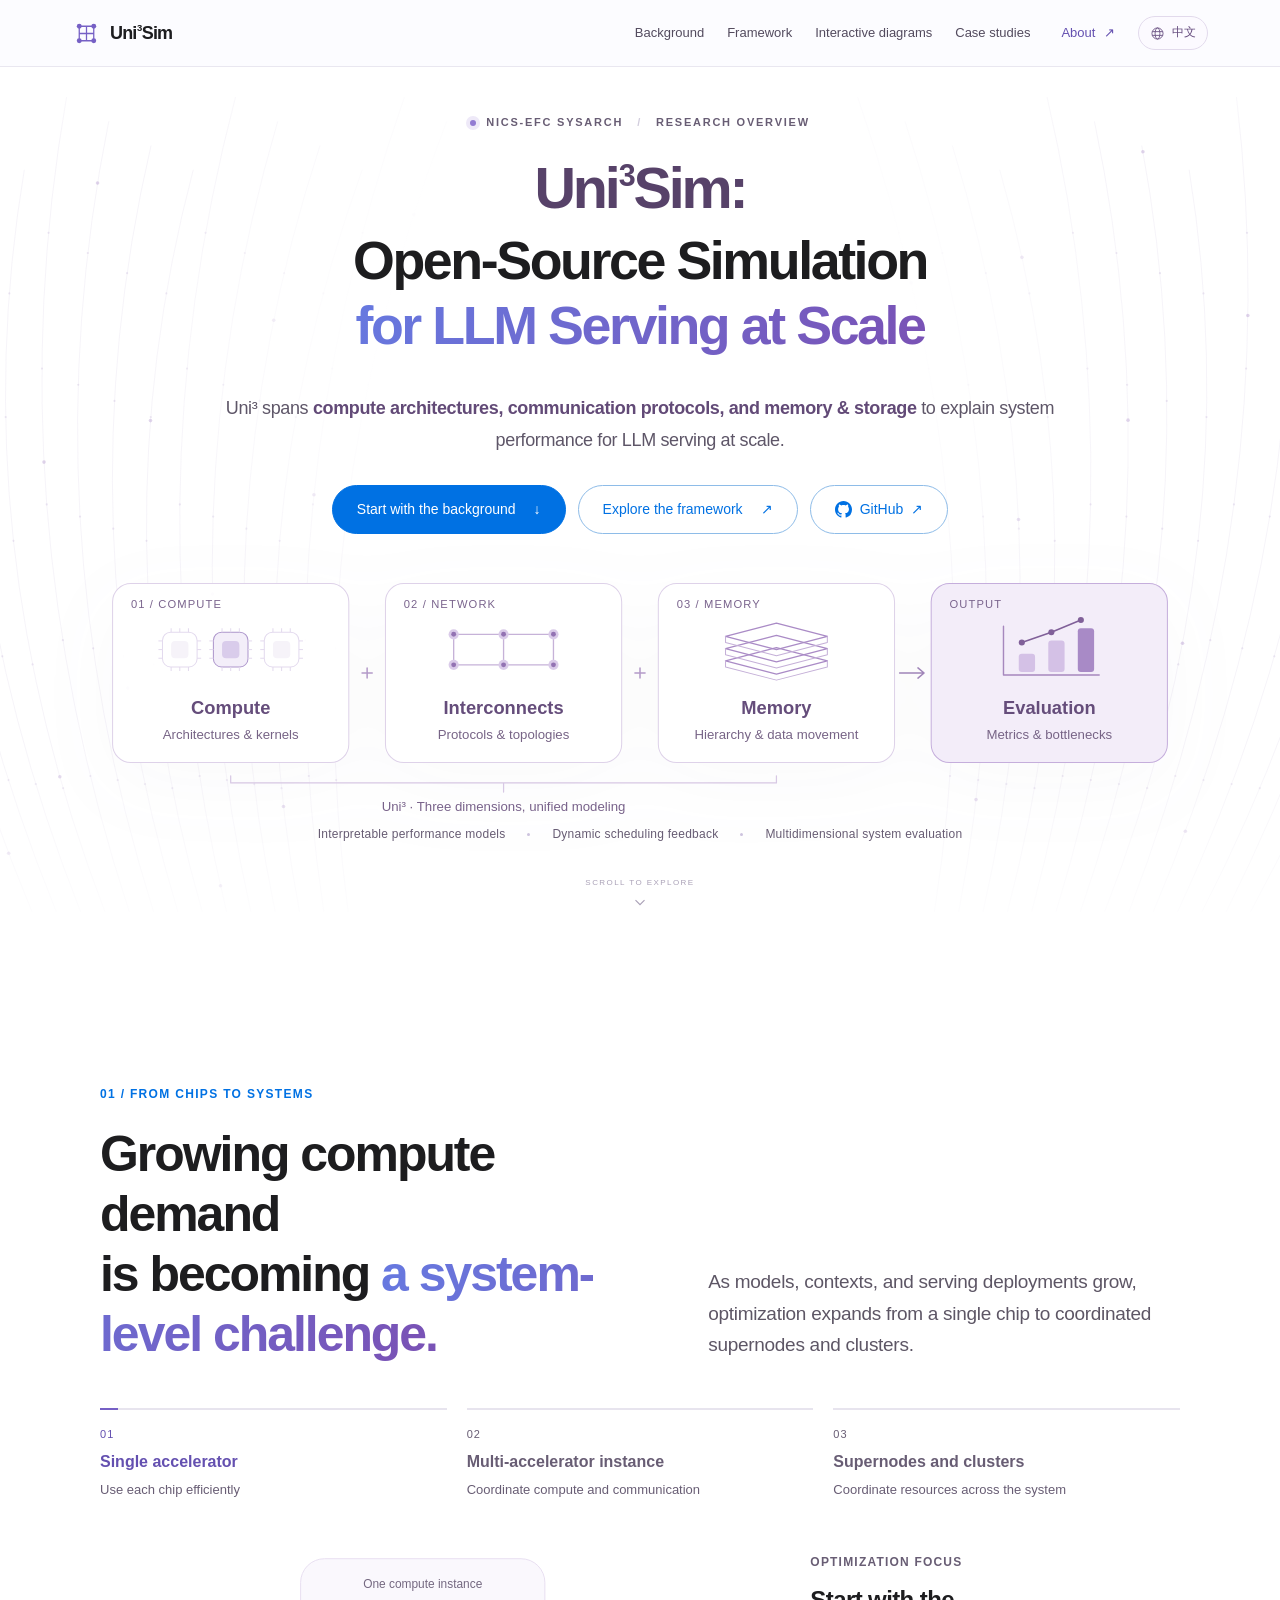
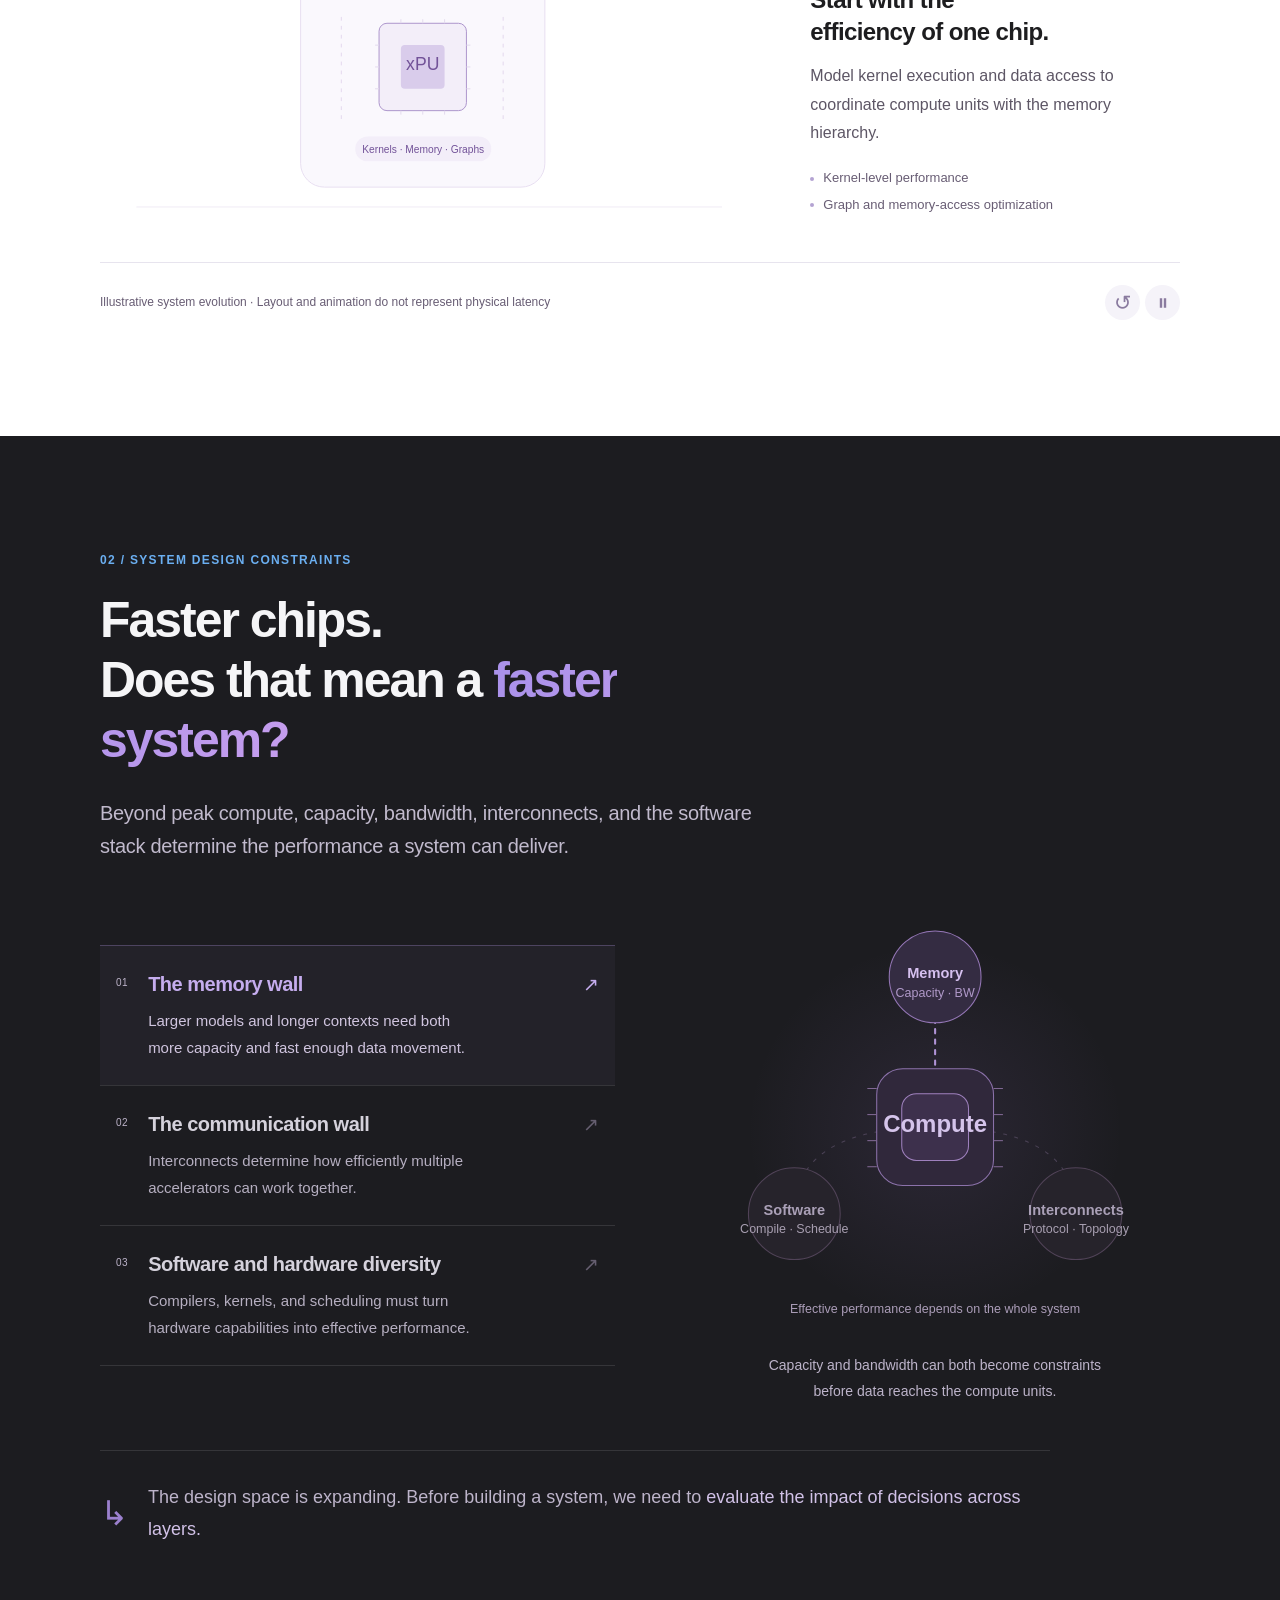
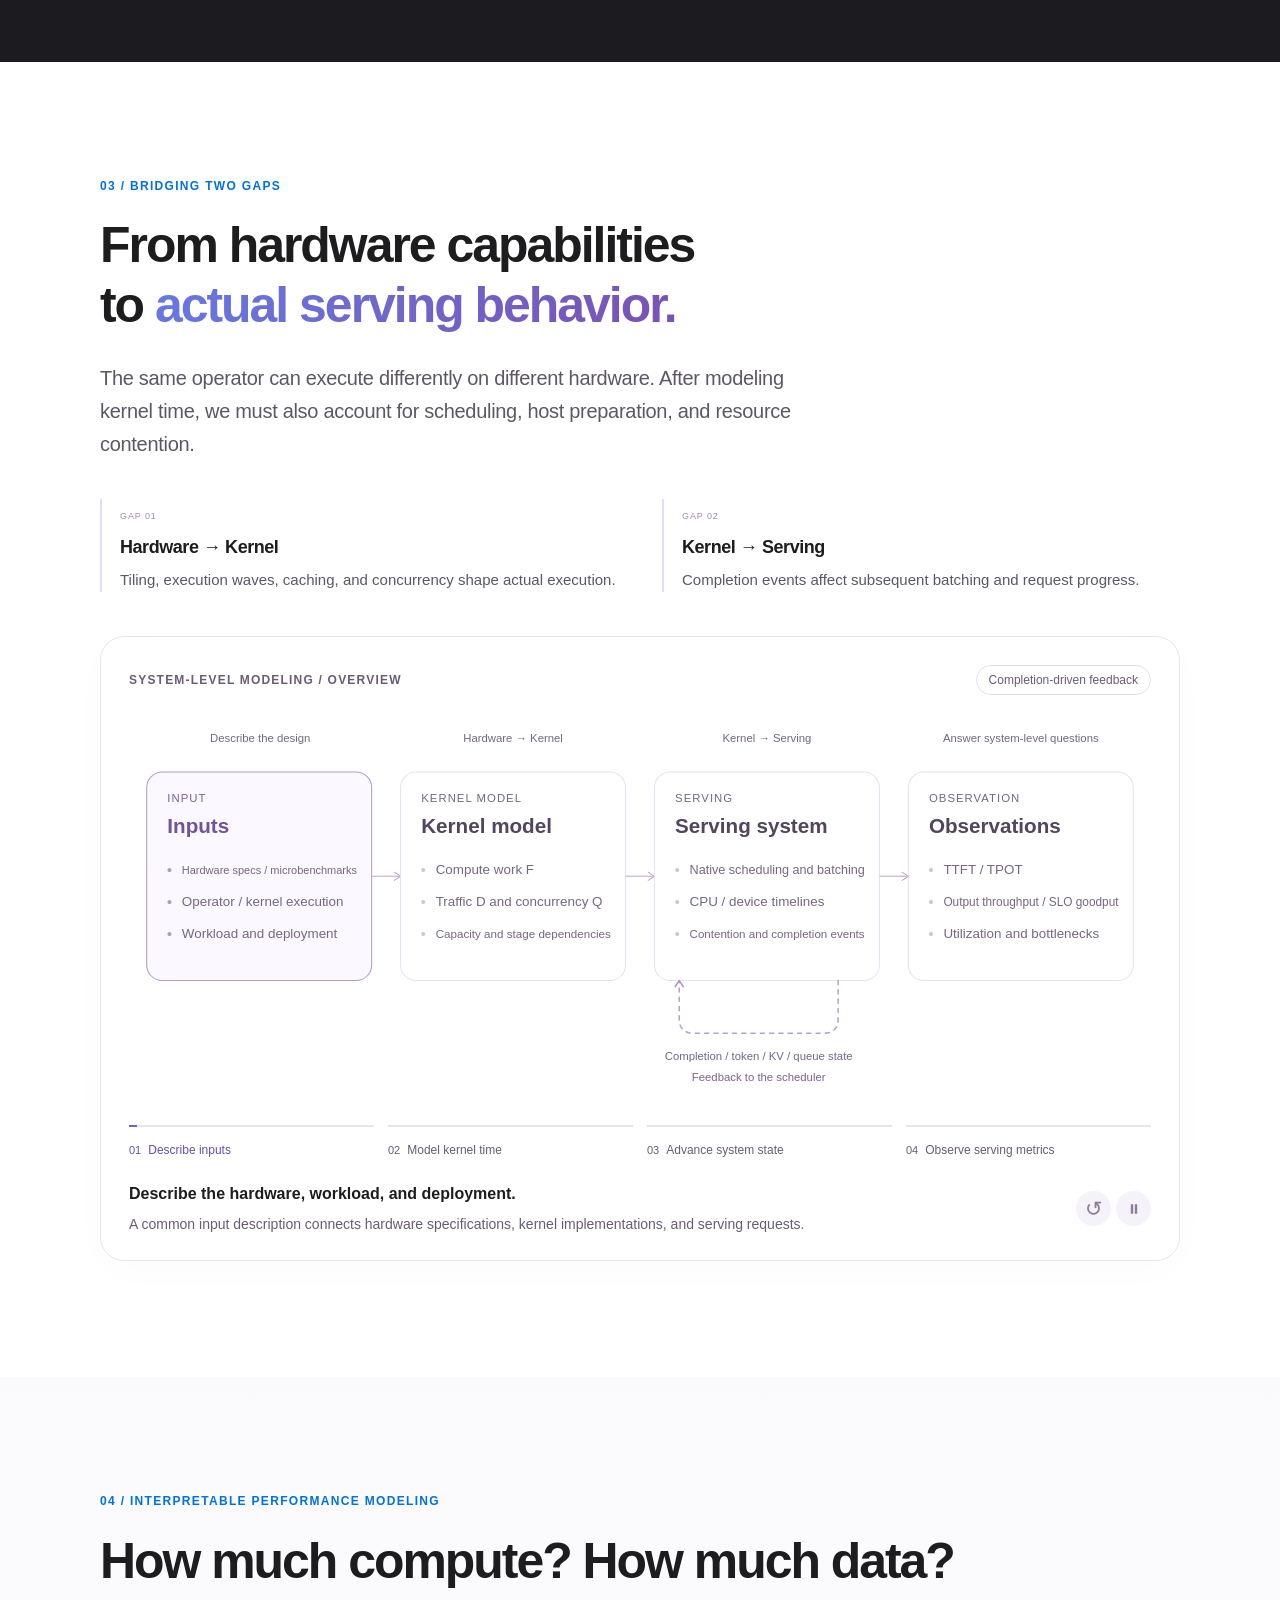
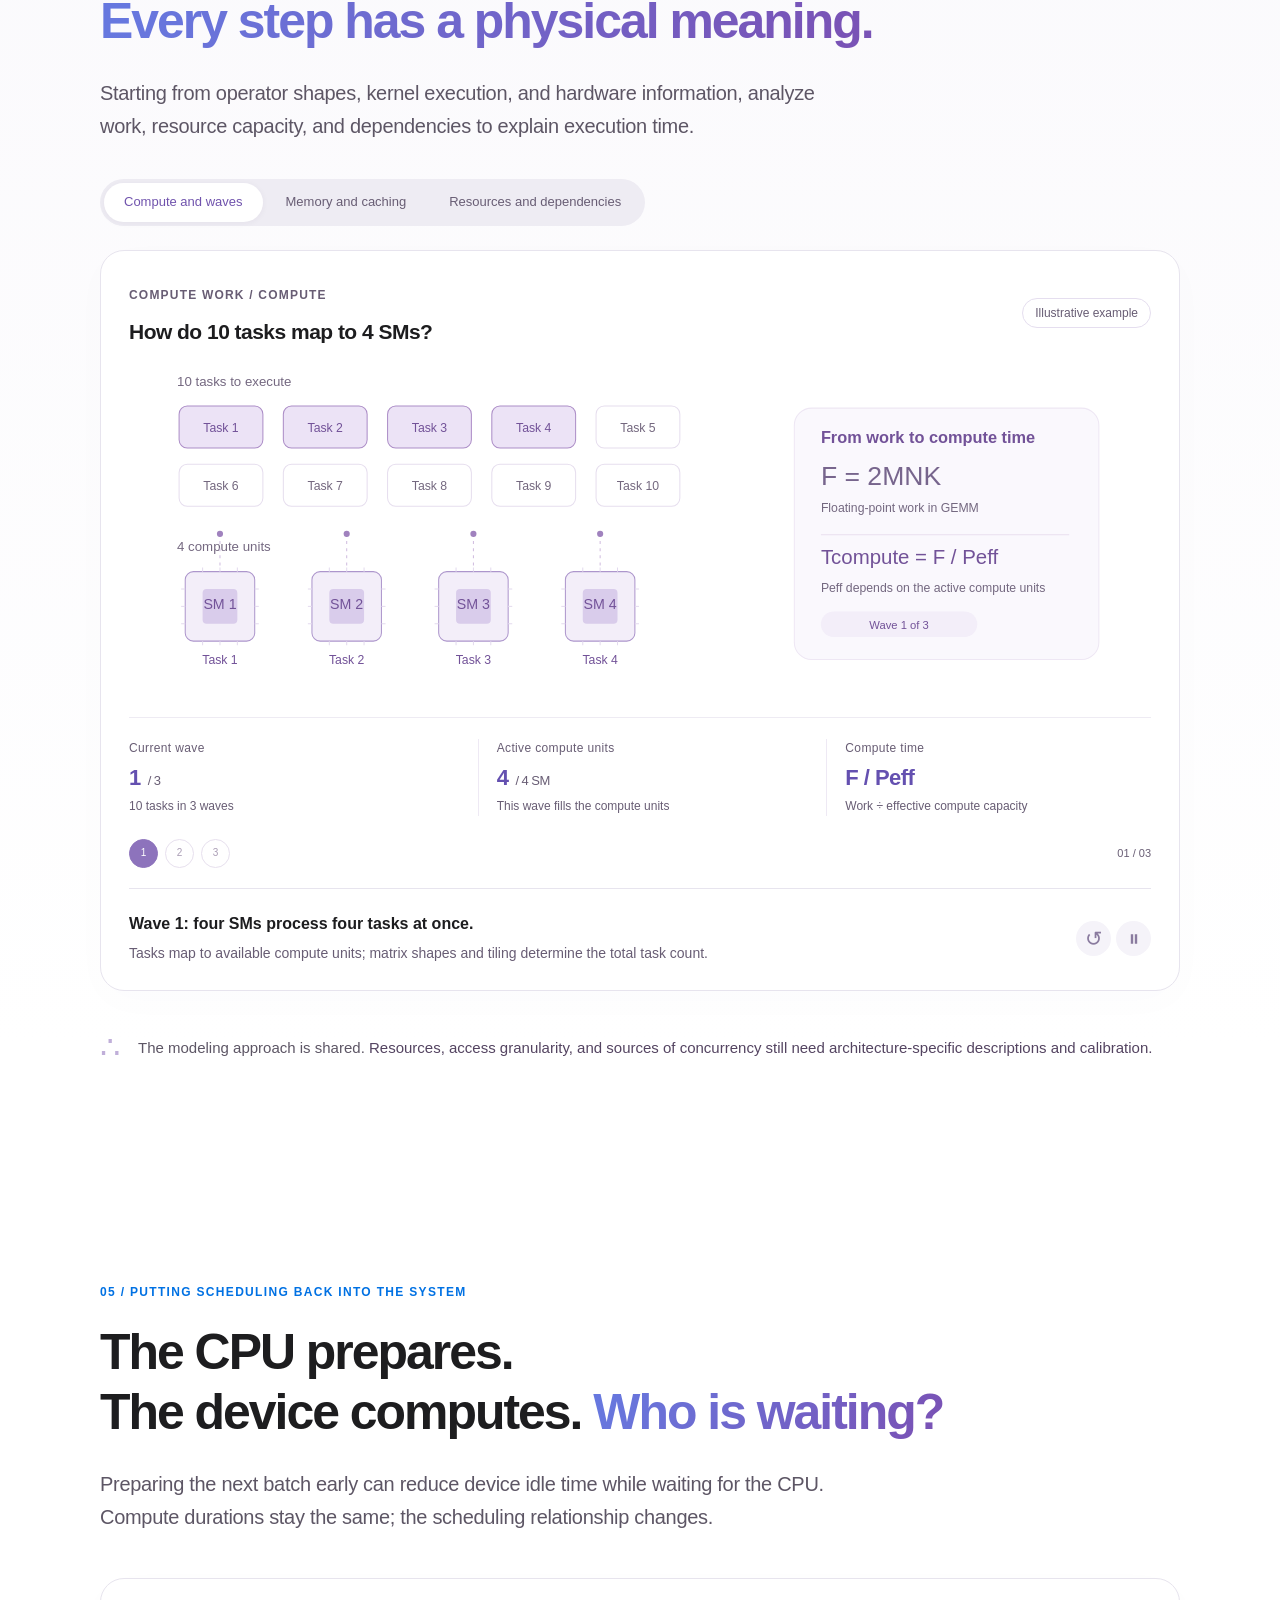
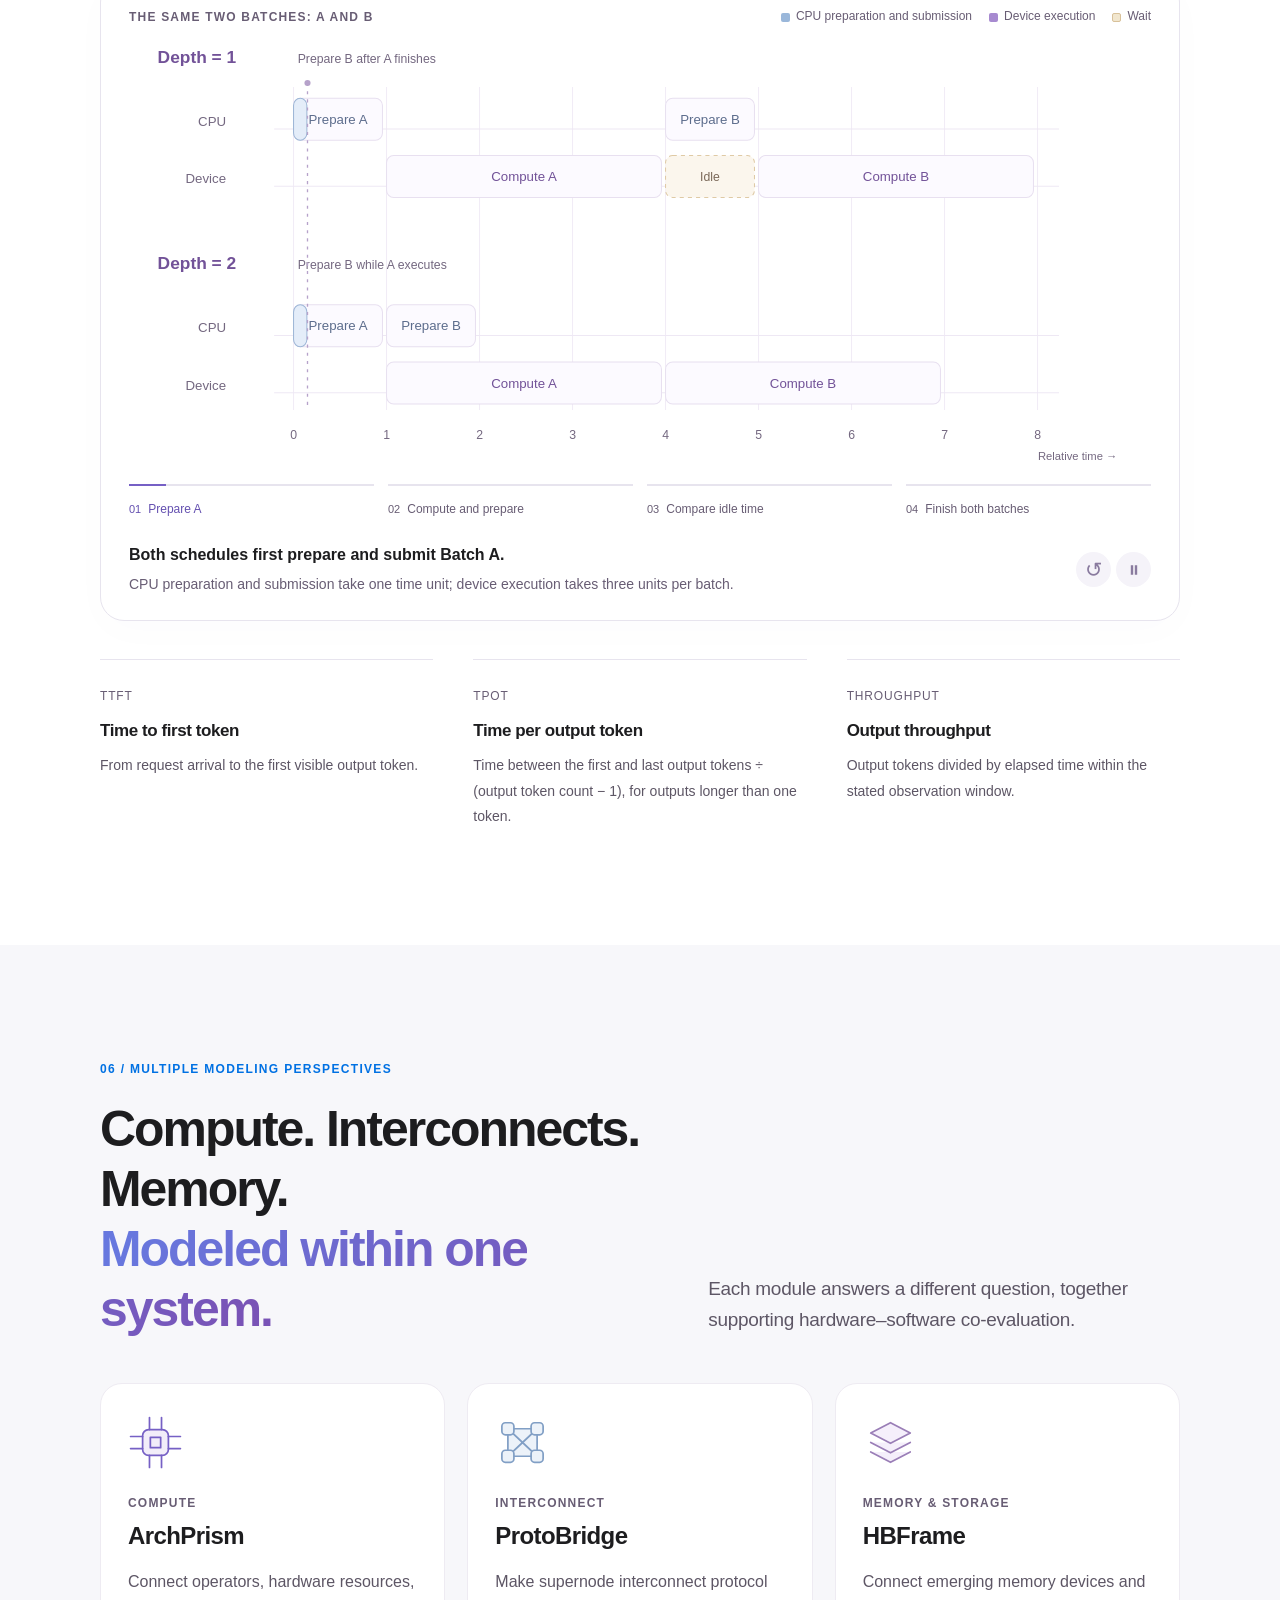
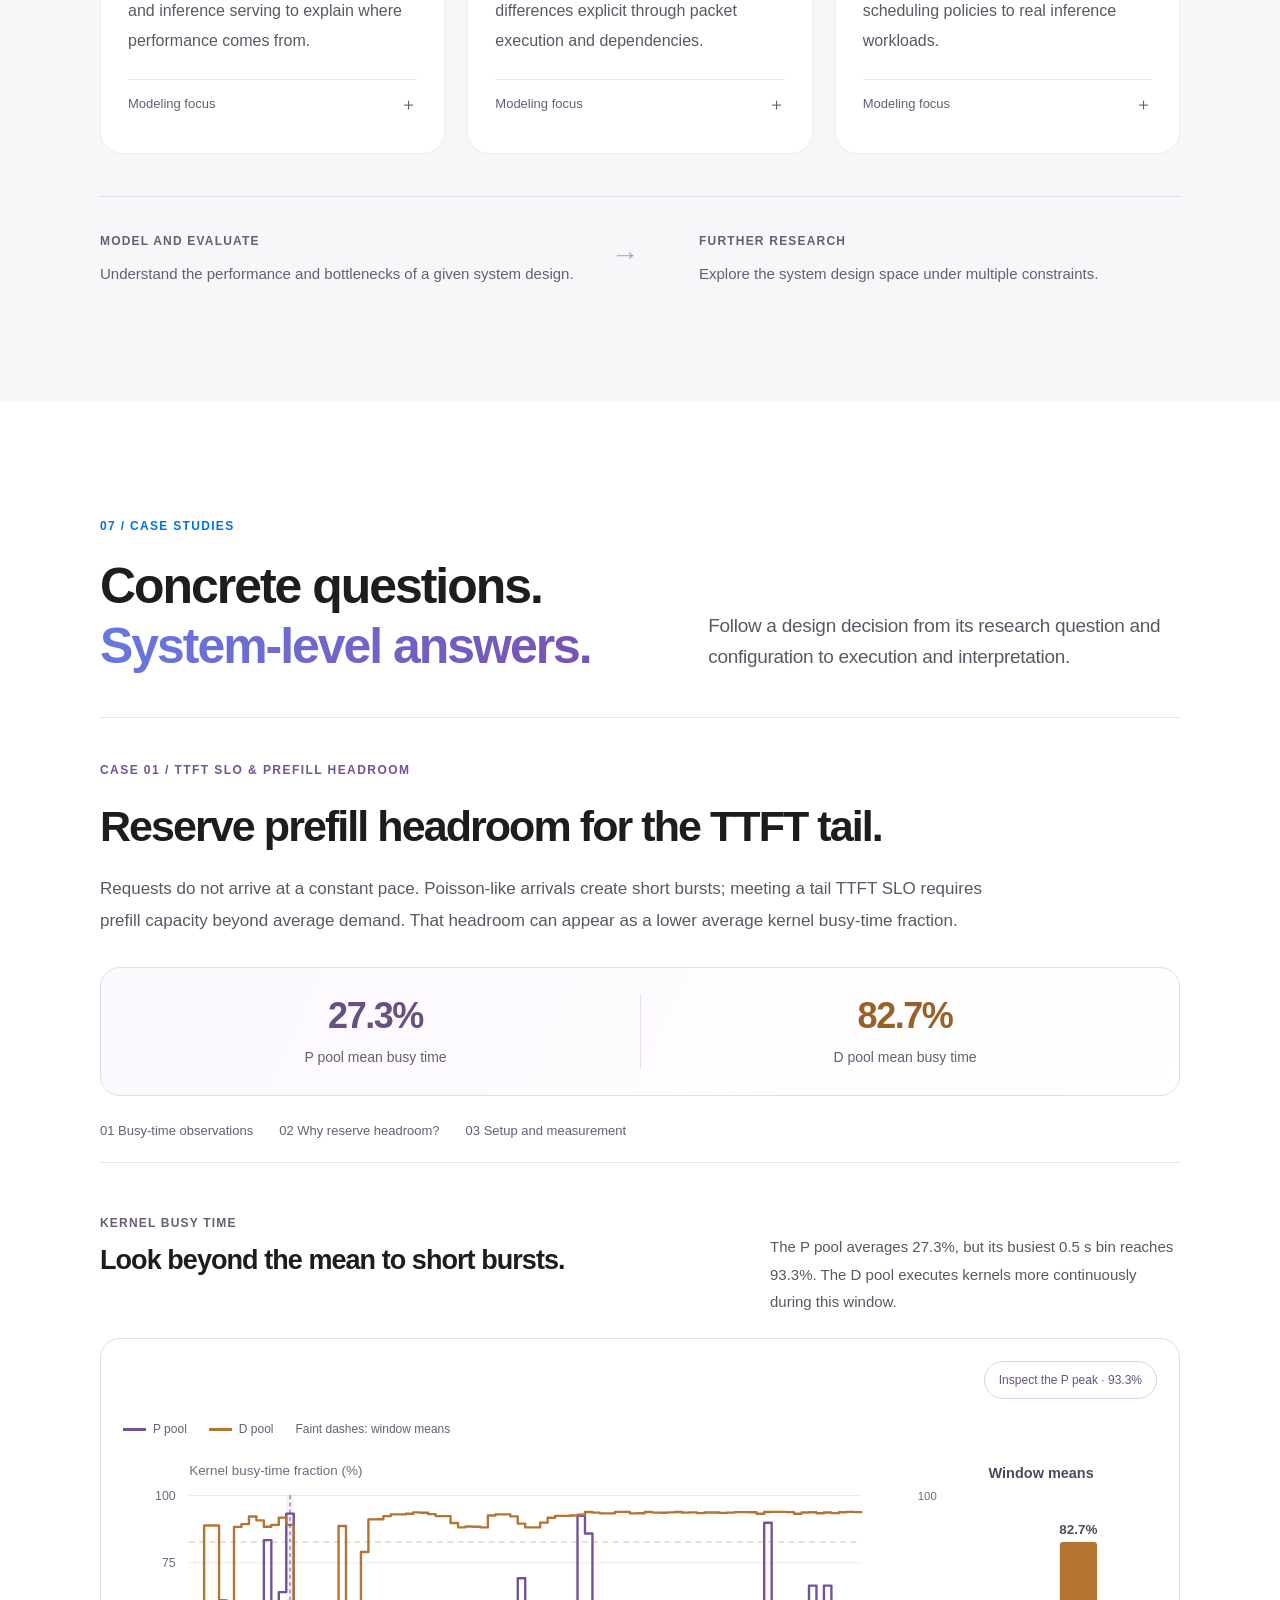
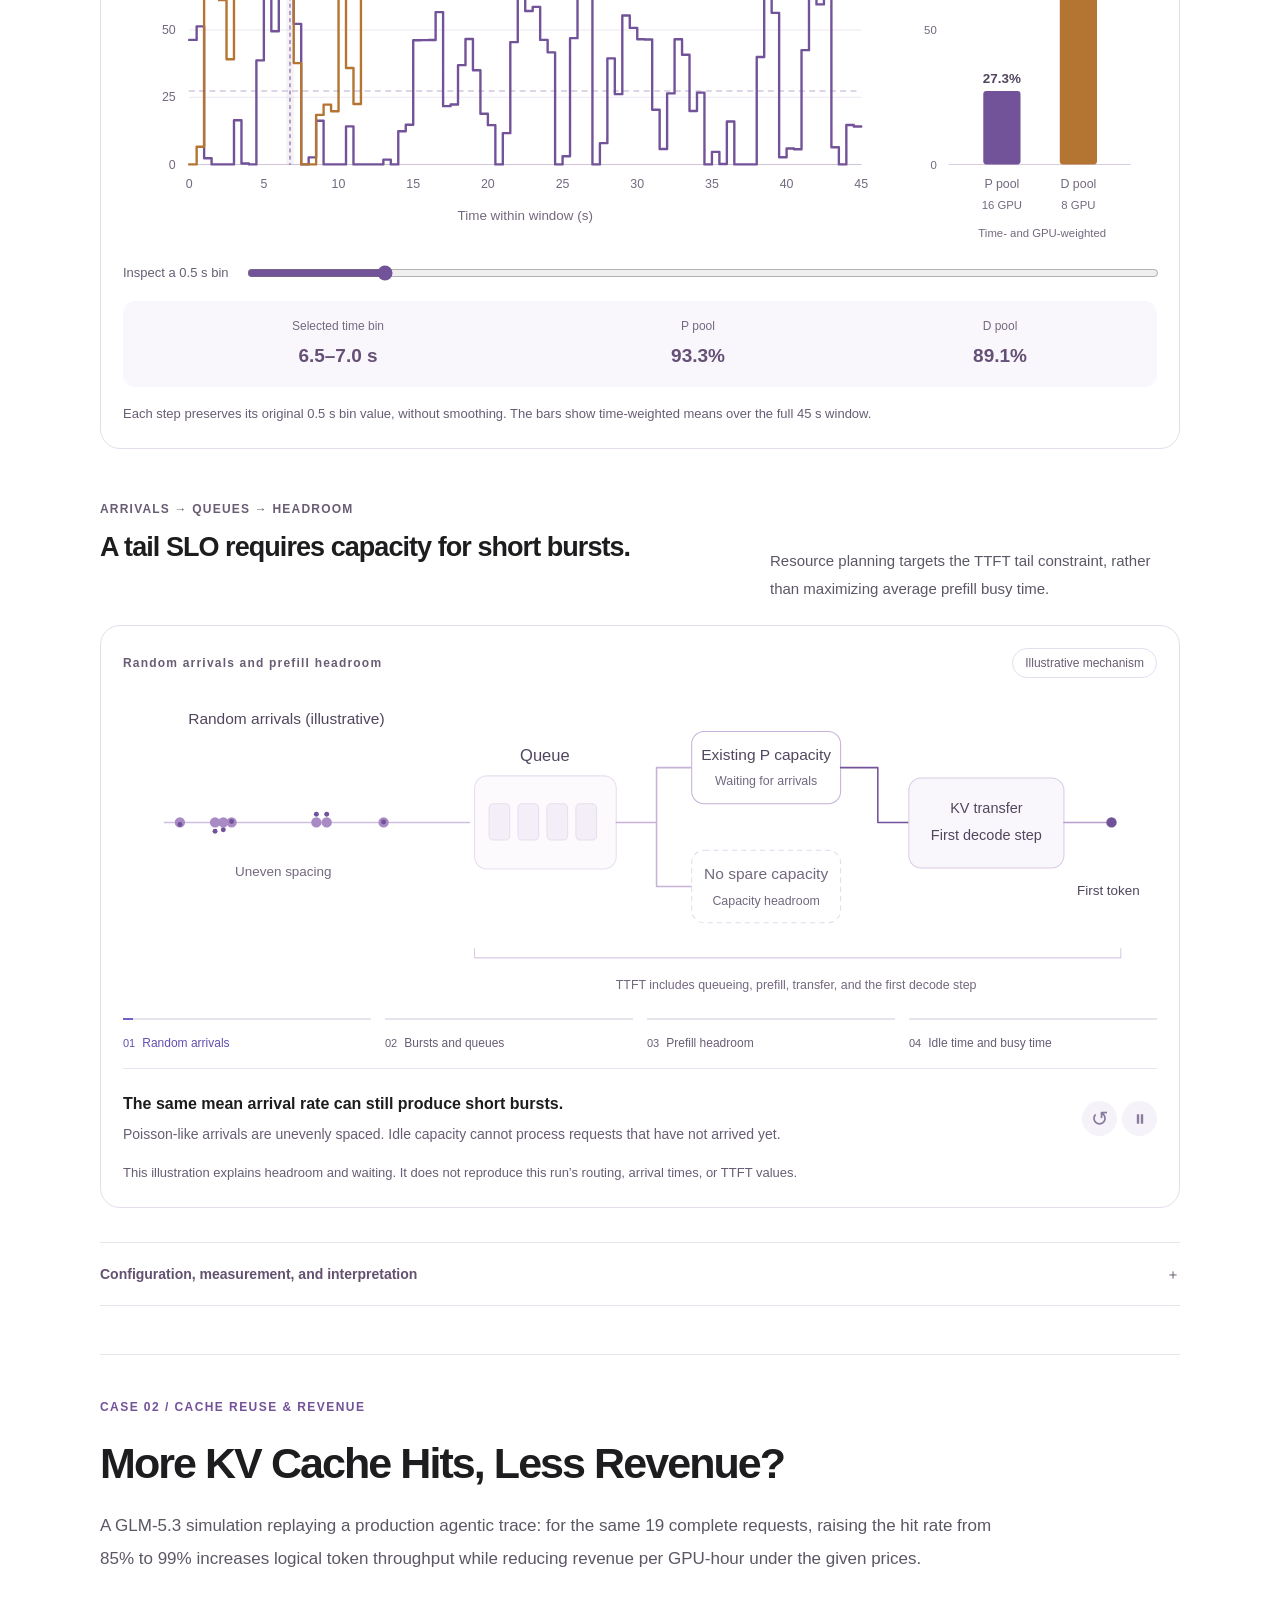
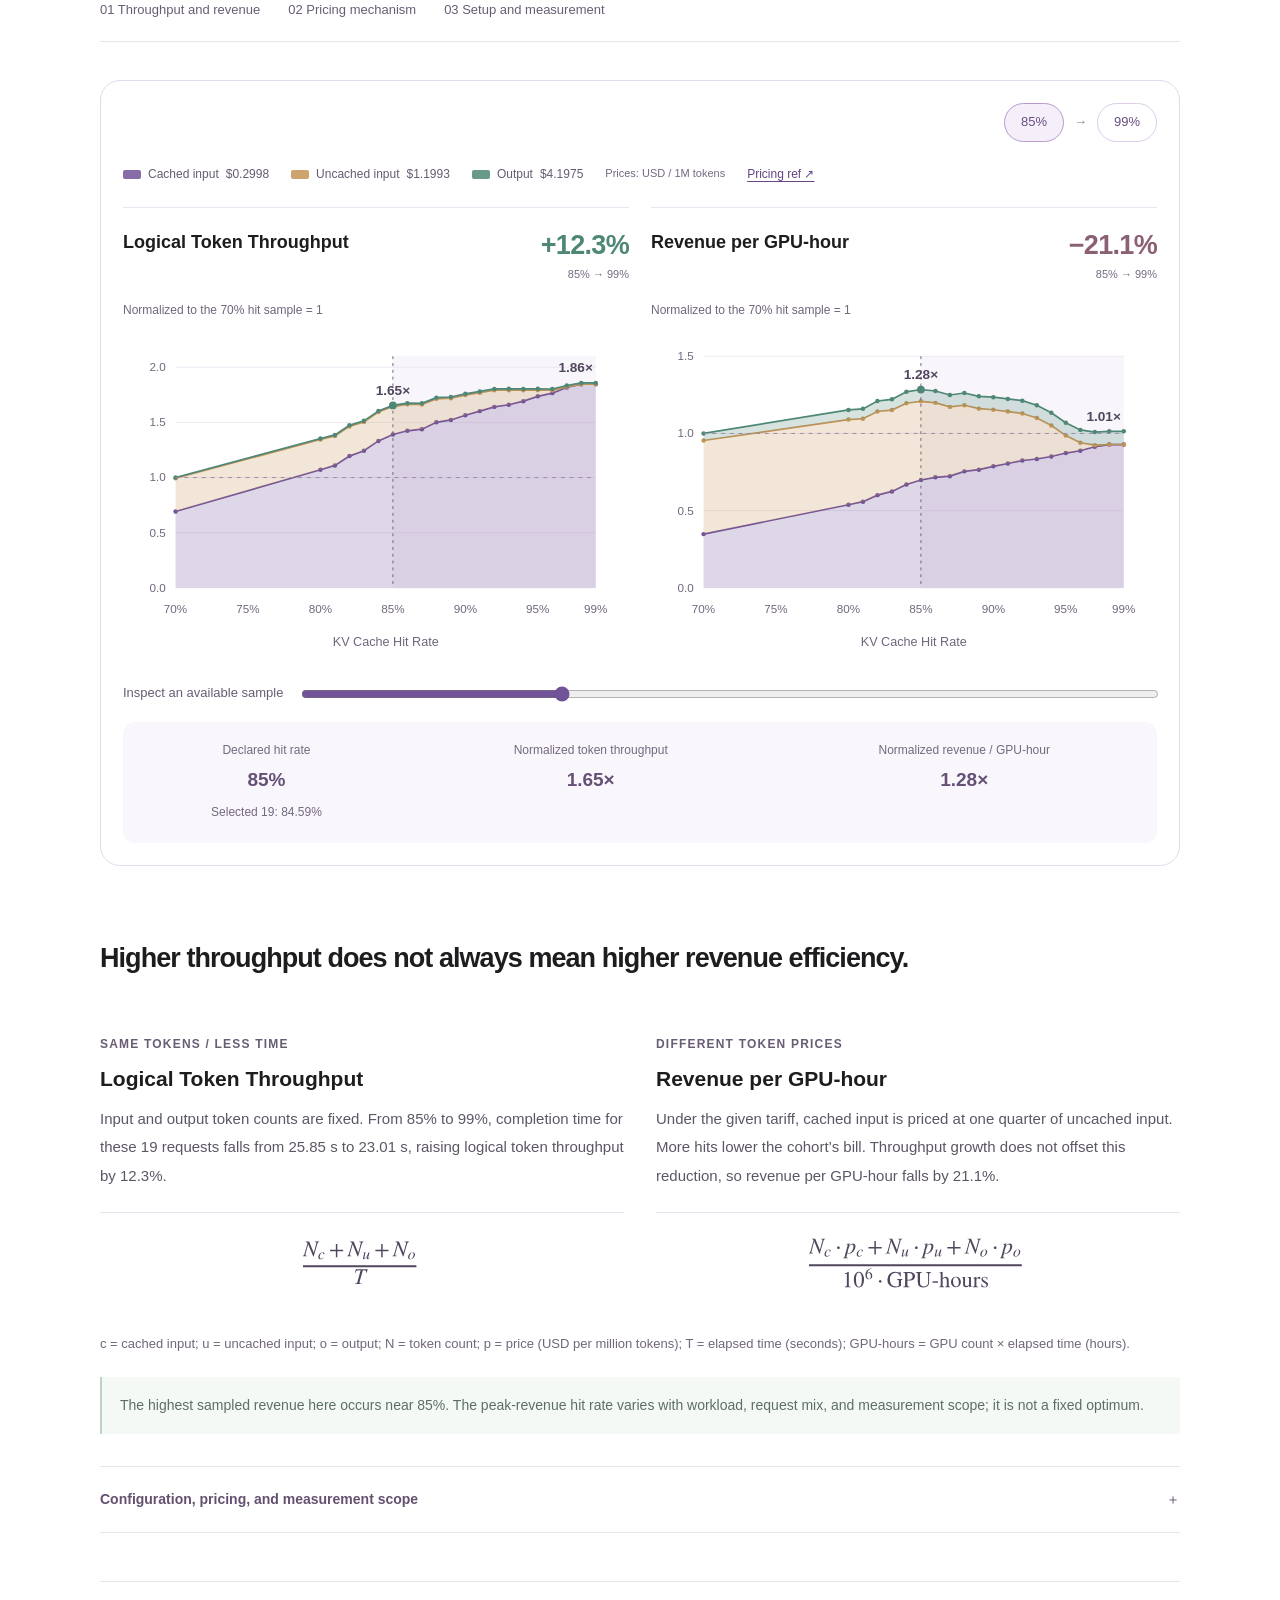
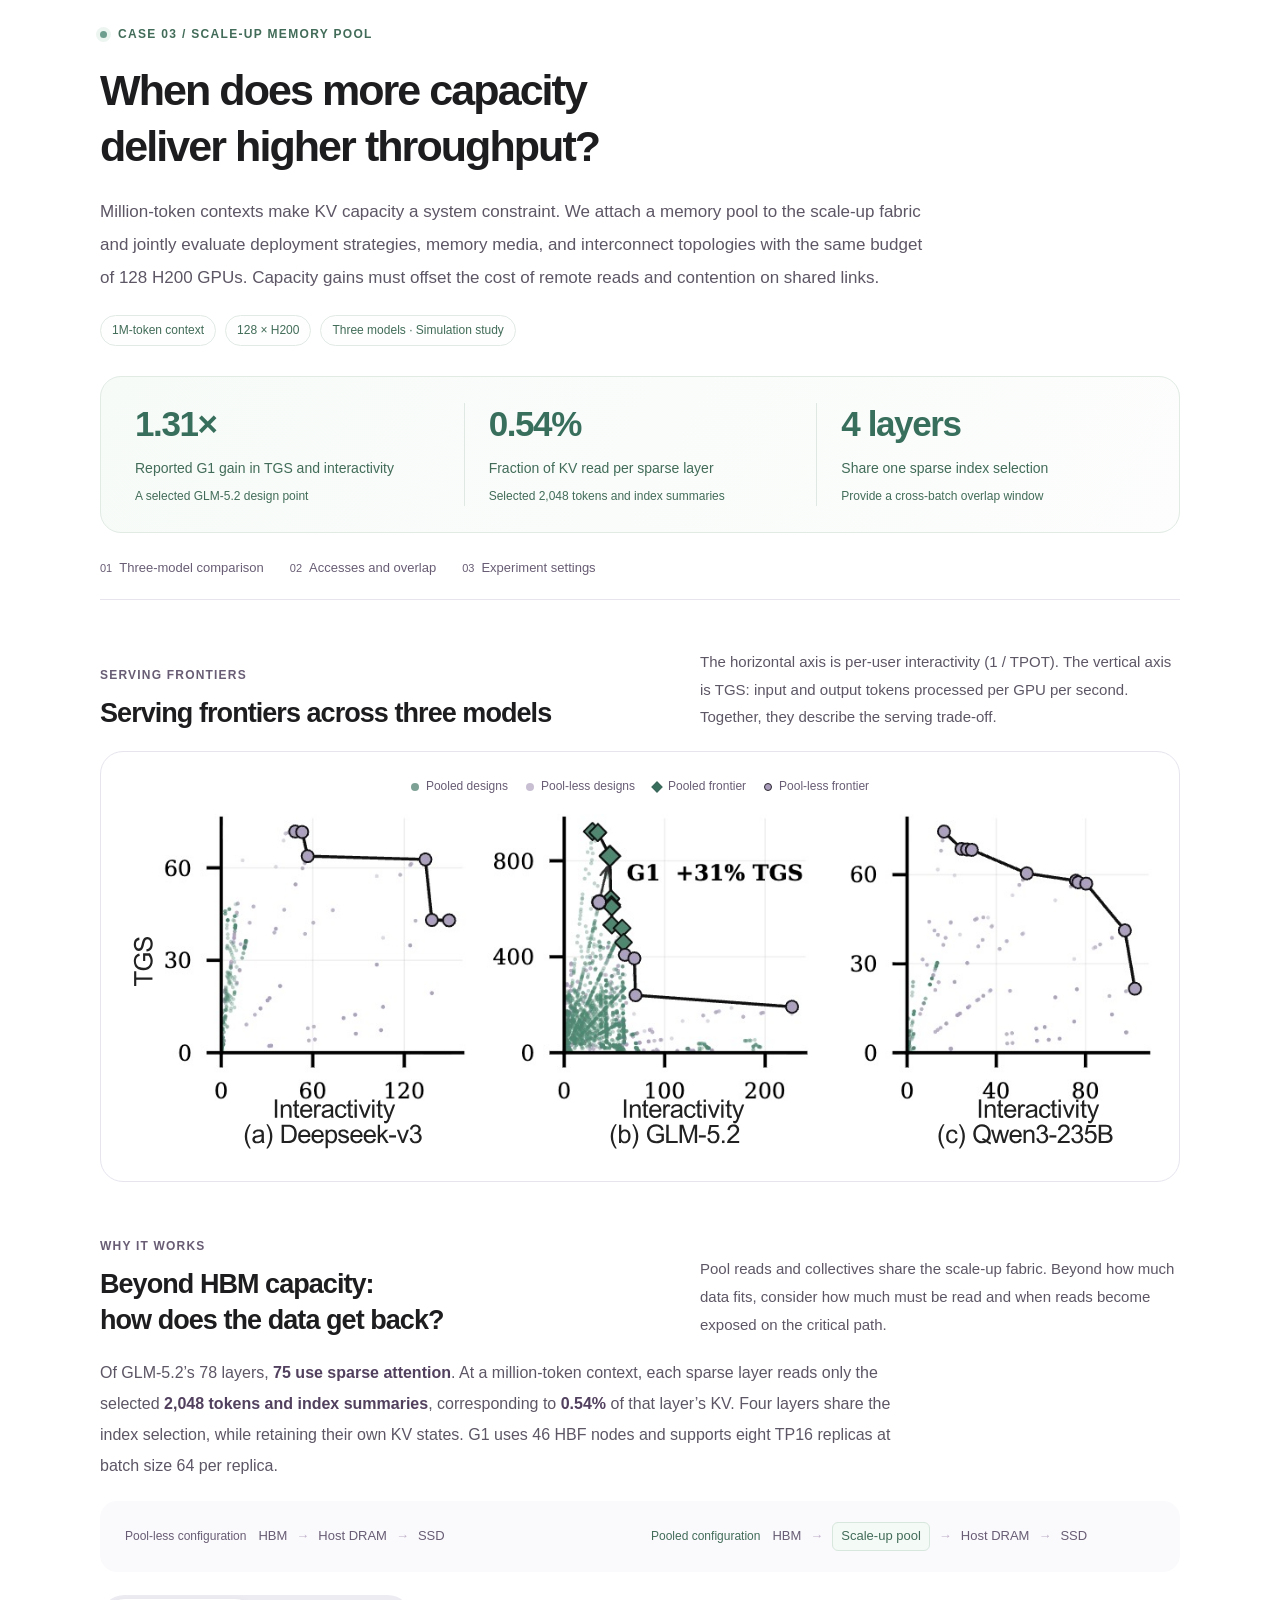
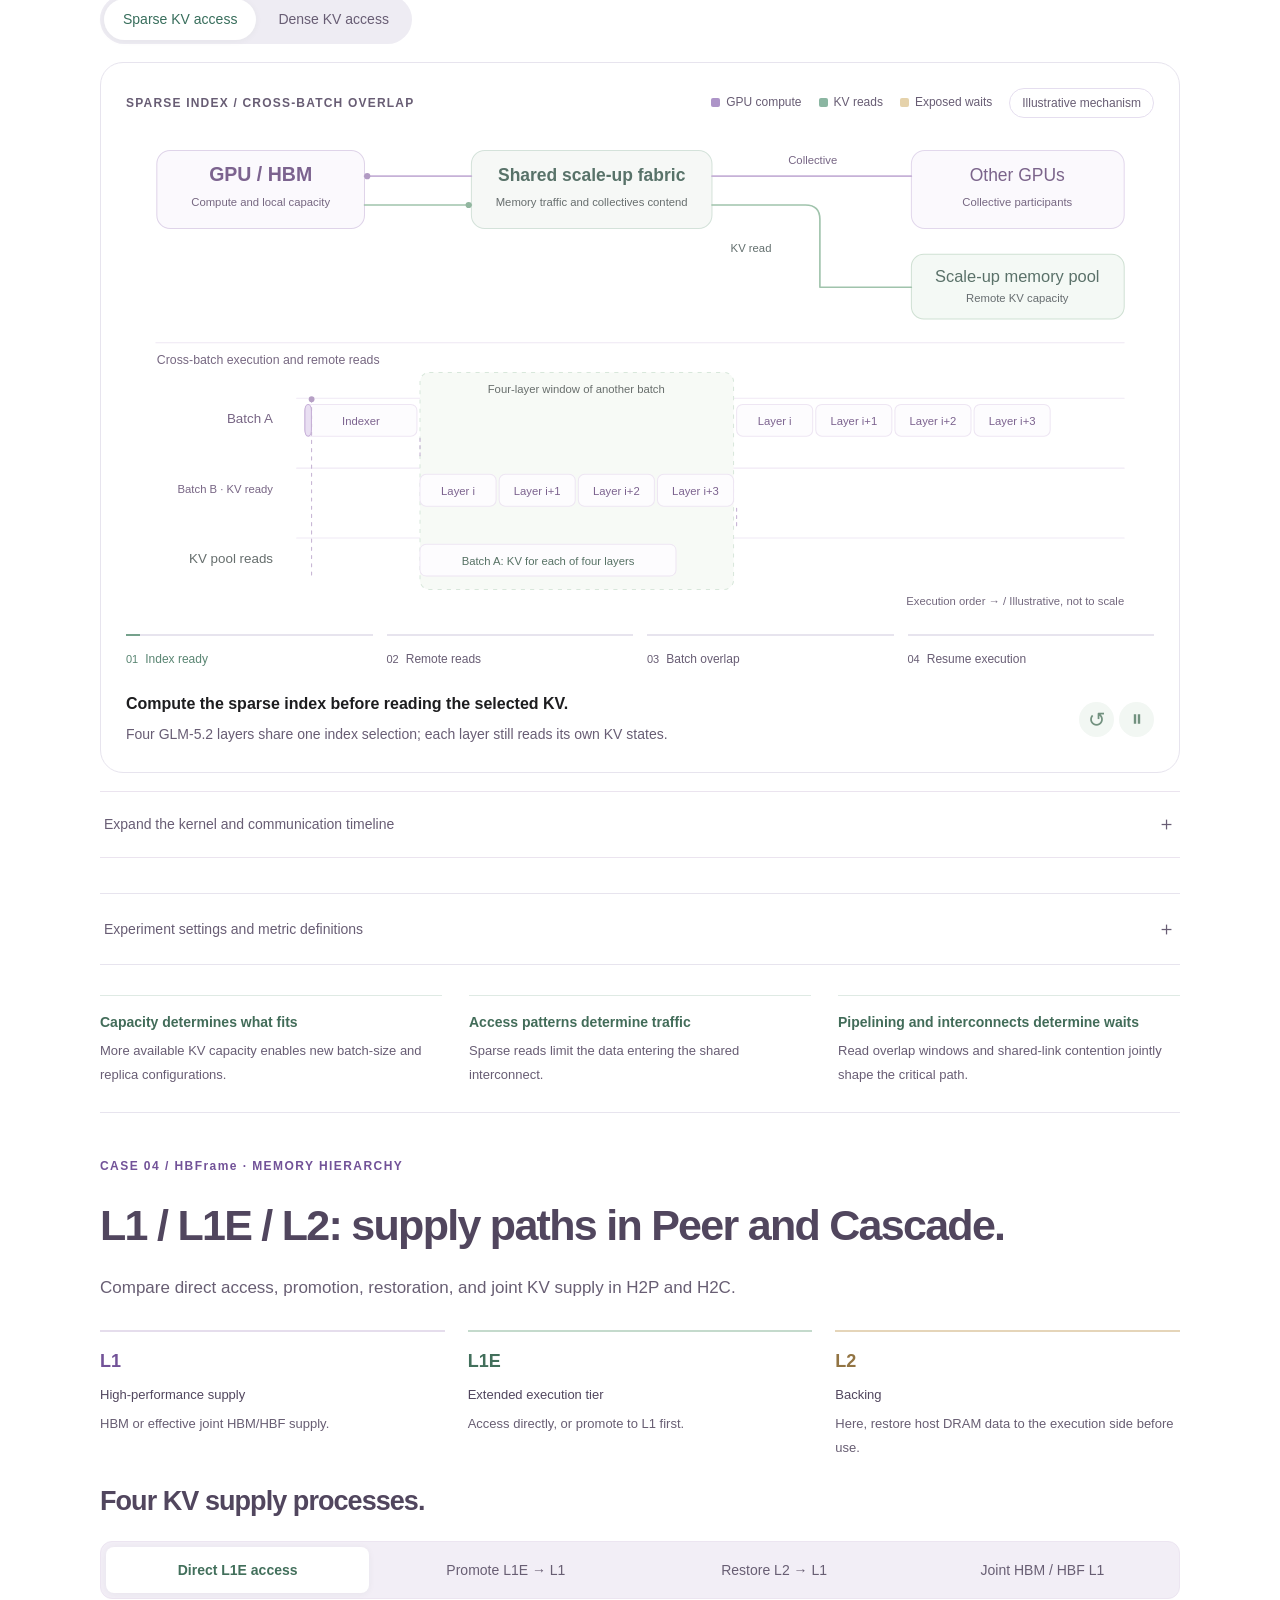
==== commit 91c3ed45: "Add both research citations to the bilingual site footer" ====
--- a/en/index.html
+++ b/en/index.html
@@ -12,8 +12,8 @@
   <link rel="stylesheet" href="../prefill-slo.css?v=20261111-slo-zero">
   <link rel="stylesheet" href="../cache-revenue.css?v=20261112-token-notation">
   <link rel="stylesheet" href="../hbframe-tier.css?v=20261112-formulas">
-  <link rel="stylesheet" href="../readability.css?v=20261123-authors">
-  <script defer src="../data/i18n.js?v=20261123-authors"></script>
+  <link rel="stylesheet" href="../readability.css?v=20261124-references">
+  <script defer src="../data/i18n.js?v=20261124-references"></script>
   <script defer src="../data/prefill-slo.js?v=20261111-slo"></script>
   <script defer src="../data/cache-revenue.js?v=20261112-cache"></script>
   <script defer src="../data/hbframe-tier.js?v=20261111-hbframe"></script>
@@ -181,6 +181,42 @@
             </p>
           </div>
         </div>
+        <section id="references" class="references" aria-labelledby="references-heading">
+          <h3 id="references-heading">References</h3>
+          <ol lang="en">
+            <li>
+              <cite><a href="https://doi.org/10.1109/LCA.2026.3752142">When Kernel Meets System: Chip-to-System Modeling across AI Hardware for LLM Serving</a></cite>
+              <p>Xinhao Yang et al. · IEEE Computer Architecture Letters · 2026 · pp. 1–4</p>
+              <details>
+                <summary>BibTeX</summary>
+                <pre><code>@article{yang2026kernel,
+  author = {Yang, Xinhao and Zhu, Yu and Xue, Yukun and Li, Zhaoshi and Li, Xiuhong and Wu, Baodong and Li, Wen and Mao, Qiuli and Li, Boxun and Chen, Xiaoming and Dai, Guohao and Zhu, Zhangming and Yang, Huazhong and Xie, Yuan and Zhu, Zhenhua and Wang, Yu},
+  title = {When Kernel Meets System: Chip-to-System Modeling across {AI} Hardware for {LLM} Serving},
+  journal = {IEEE Computer Architecture Letters},
+  year = {2026},
+  pages = {1--4},
+  doi = {10.1109/LCA.2026.3752142}
+}</code></pre>
+              </details>
+            </li>
+            <li>
+              <cite><a href="https://arxiv.org/abs/2611.30191">Making Protocol Effects Explicit: LLM-to-Packet Simulation for Superpod Interconnect Exploration</a></cite>
+              <p>Yu Zhu et al. · arXiv:2611.30191 [cs.AR] · 2026</p>
+              <details>
+                <summary>BibTeX</summary>
+                <pre><code>@misc{zhu2026makingprotocoleffectsexplicit,
+  title = {Making Protocol Effects Explicit: LLM-to-Packet Simulation for Superpod Interconnect Exploration},
+  author = {Yu Zhu and Xinhao Yang and Zhaoshi Li and Baodong Wu and Boxun Li and Wenxue Li and Guohao Dai and Hongyang Jia and Shuwen Deng and Huazhong Yang and Yuan Xie and Zhenhua Zhu and Yu Wang},
+  year = {2026},
+  eprint = {2611.30191},
+  archivePrefix = {arXiv},
+  primaryClass = {cs.AR},
+  url = {https://arxiv.org/abs/2611.30191},
+}</code></pre>
+              </details>
+            </li>
+          </ol>
+        </section>
         <footer><a class="footer-brand" href="#top">NICS-EFC <strong>SysArch</strong></a><p>COMPUTE · INTERCONNECTS · MEMORY · SYSTEMS</p><span>2026</span></footer>
       </div>
     </section>
--- a/readability.css
+++ b/readability.css
@@ -79,6 +79,48 @@
 @media(max-width:600px){
   .team-signature .team-authors{align-items:flex-start}
   .team-signature .author-notes{justify-content:flex-start}
+}
+.references {
+  margin-top: 2rem;
+  padding-block: 1.5rem;
+  border-block: 1px solid var(--border);
+}
+.references h3 {
+  font-size: 20px;
+  font-weight: 600;
+}
+.references ol {
+  margin: 1rem 0 0;
+  padding-inline-start: 1.5rem;
+  font-size: 15px;
+}
+.references li + li {
+  margin-top: 1.25rem;
+}
+.references a {
+  color: var(--purple-dark);
+  text-decoration: underline;
+  text-underline-offset: .15em;
+}
+.references p,
+.references summary {
+  color: var(--reading-secondary);
+  font-size: 13px;
+}
+.references summary {
+  width: fit-content;
+  margin-top: .25rem;
+  cursor: pointer;
+}
+.references pre {
+  margin: .5rem 0 0;
+  padding: .75rem 1rem;
+  border: 1px solid var(--border);
+  border-radius: 6px;
+  background: white;
+  font-size: 13px;
+  white-space: pre-wrap;
+  overflow-wrap: anywhere;
 }
 footer p,footer>span,.footer-brand{font-size:11px}
 .language-toggle{font-size:12px;color:#654b7e}
